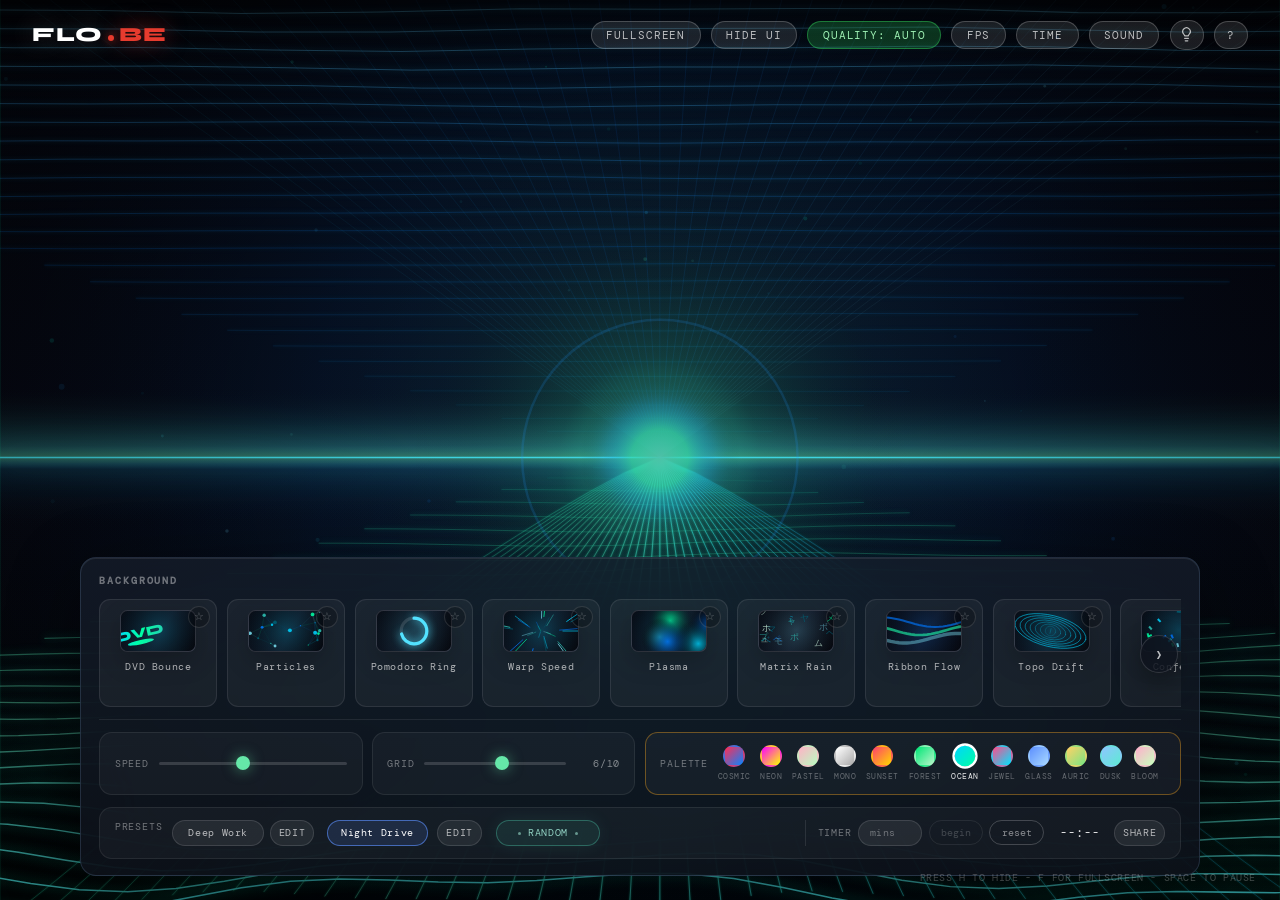
==== index.html @ e501e2ef "Update index.html" ====
﻿<!DOCTYPE html>
<html lang="en">
<head>
<meta charset="UTF-8">
<meta name="viewport" content="width=device-width, initial-scale=1.0, viewport-fit=cover">
<title>Flobe - Dynamic Backgrounds</title>
<link href="https://fonts.googleapis.com/css2?family=DM+Mono:wght@300;400&family=Syne:wght@400;700;800&display=swap" rel="stylesheet">
<style>
  *, *::before, *::after { box-sizing: border-box; margin: 0; padding: 0; }

  :root {
    --ink: #0f0f0f;
    --paper: #f5f2eb;
    --muted: #888;
    --accent: #e63b2e;
    --panel-bg: rgba(245,242,235,0.92);
    --panel-border: rgba(0,0,0,0.12);
  }

.pal-wrap {
  display: flex;
  flex-direction: column;
  align-items: center;
  gap: 0.3rem;
  cursor: pointer;
}
.pal-label {
  font-family: 'DM Mono', monospace;
  font-size: 0.52rem;
  letter-spacing: 0.06em;
  color: rgba(255,255,255,0.35);
  text-transform: uppercase;
  transition: color 0.15s;
  white-space: nowrap;
}
.pal-wrap:hover .pal-label { color: rgba(255,255,255,0.7); }
.pal-swatch.active + .pal-label { color: rgba(255,255,255,0.9); }

  html,
  body {
    overscroll-behavior: none;
  }

  body {
    font-family: 'Syne', sans-serif;
    background: #0f0f0f;
    color: #fff;
    overflow: hidden;
    height: 100vh;
    height: 100dvh;
    width: 100vw;
    touch-action: manipulation;
  }

  /* CANVAS LAYER */
  #bg-canvas {
    position: fixed;
    inset: 0;
    width: 100%;
    height: 100%;
    z-index: 0;
  }

  /* UI OVERLAY */
  #ui {
    position: fixed;
    z-index: 10;
    inset: 0;
    pointer-events: none;
    display: flex;
    flex-direction: column;
    justify-content: flex-end;
    align-items: center;
    padding-bottom: 1.5rem;
    transition: opacity 0.6s;
  }
  #ui.hidden #panel,
  #ui.hidden .logo {
    opacity: 0;
    pointer-events: none;
  }
  #ui.hidden #title-bar {
    background: transparent;
    pointer-events: none;
  }
  #ui.hidden #top-actions,
  body.fullscreen-active #top-actions {
    opacity: 0.08;
    transform: translateY(-0.35rem);
  }
  #ui.hidden #top-actions:hover,
  #ui.hidden #top-actions:focus-within,
  body.fullscreen-active #top-actions:hover,
  body.fullscreen-active #top-actions:focus-within {
    opacity: 1;
    transform: translateY(0);
  }

  #title-bar {
    position: fixed;
    top: 0; left: 0; right: 0;
    padding: 1.25rem 2rem;
    display: flex;
    align-items: center;
    justify-content: space-between;
    pointer-events: all;
    background: linear-gradient(to bottom, rgba(0,0,0,0.5), transparent);
  }

  .logo {
    display: flex;
    align-items: baseline;
    gap: 0.1em;
    cursor: default;
    user-select: none;
  }
  .logo-focus {
    font-family: 'Syne', sans-serif;
    font-size: 1.25rem;
    font-weight: 800;
    letter-spacing: 0.06em;
    text-transform: uppercase;
    color: #fff;
    text-shadow: 0 0 28px rgba(255,255,255,0.25);
  }
  .logo-flow {
    font-family: 'Syne', sans-serif;
    font-size: 1.25rem;
    font-weight: 800;
    letter-spacing: 0.06em;
    text-transform: uppercase;
    color: #e63b2e;
    text-shadow: 0 0 22px rgba(230,59,46,0.55);
  }
  .logo-dot {
    width: 6px;
    height: 6px;
    border-radius: 50%;
    background: #e63b2e;
    margin: 0 0.18em 0.22em;
    box-shadow: 0 0 8px rgba(230,59,46,0.8);
    flex-shrink: 0;
  }

  #top-actions {
    display: flex;
    gap: 0.65rem;
    align-items: center;
    pointer-events: all;
    transition: opacity 0.22s ease, transform 0.22s ease;
  }

  #hide-btn,
  #fullscreen-btn,
  #auto-quality-btn,
  #leaderboard-btn,
  #sound-btn,
  #idea-btn,
  #help-btn {
    font-family: 'DM Mono', monospace;
    font-size: 0.7rem;
    letter-spacing: 0.08em;
    background: rgba(255,255,255,0.1);
    border: 1px solid rgba(255,255,255,0.2);
    color: rgba(255,255,255,0.7);
    padding: 0.4rem 0.9rem;
    border-radius: 999px;
    cursor: pointer;
    pointer-events: all;
    transition: background 0.2s, color 0.2s;
  }
  #auto-quality-btn {
    min-width: 112px;
  }
  #hide-btn:hover,
  #fullscreen-btn:hover,
  #auto-quality-btn:hover,
  #leaderboard-btn:hover,
  #sound-btn:hover,
  #idea-btn:hover,
  #help-btn:hover { background: rgba(255,255,255,0.2); color: #fff; }
  #auto-quality-btn.active {
    background: rgba(48,209,88,0.22);
    border-color: rgba(48,209,88,0.45);
    color: #9df0b3;
  }
  #auto-quality-btn.battery {
    background: rgba(255,159,10,0.2);
    border-color: rgba(255,159,10,0.42);
    color: #ffd28a;
  }
  #sound-btn.active {
    background: rgba(93,255,210,0.18);
    border-color: rgba(93,255,210,0.42);
    color: #b6ffeb;
  }
  #auto-quality-btn.crisp {
    background: rgba(93,144,255,0.2);
    border-color: rgba(93,144,255,0.42);
    color: #b8ceff;
  }

#fps-btn {
  font-family: 'DM Mono', monospace;
  font-size: 0.7rem;
  letter-spacing: 0.08em;
  background: rgba(255,255,255,0.1);
  border: 1px solid rgba(255,255,255,0.2);
  color: rgba(255,255,255,0.7);
  padding: 0.4rem 0.9rem;
  border-radius: 999px;
  cursor: pointer;
  pointer-events: all;
  transition: background 0.2s, color 0.2s;
}
#fps-btn:hover { background: rgba(255,255,255,0.2); color: #fff; }
#fps-btn.active { background: rgba(230,59,46,0.25); border-color: rgba(230,59,46,0.5); color: #e63b2e; }

  button:focus-visible,
  input:focus-visible,
  textarea:focus-visible,
  .pal-wrap:focus-visible,
  .scene-btn:focus-visible {
    outline: 2px solid rgba(93,255,210,0.85);
    outline-offset: 3px;
  }

  @media (prefers-reduced-motion: reduce) {
    *,
    *::before,
    *::after {
      transition-duration: 0.01ms !important;
      animation-duration: 0.01ms !important;
      animation-iteration-count: 1 !important;
      scroll-behavior: auto !important;
    }
  }

  #idea-btn,
  #help-btn {
    width: 34px;
    min-width: 34px;
    padding-left: 0;
    padding-right: 0;
  }

  #idea-btn {
    display: inline-flex;
    align-items: center;
    justify-content: center;
  }
  #idea-btn svg {
    width: 15px;
    height: 15px;
    stroke: currentColor;
    stroke-width: 2;
    fill: none;
    stroke-linecap: round;
    stroke-linejoin: round;
  }
  
  /* Panel */
  #panel {
    pointer-events: all;
    background: linear-gradient(180deg, rgba(21,28,41,0.82), rgba(13,16,25,0.88));
    backdrop-filter: blur(30px) saturate(145%);
    -webkit-backdrop-filter: blur(30px) saturate(145%);
    border: 1px solid rgba(132,170,220,0.18);
    border-radius: 1rem;
    padding: 1rem 1.15rem;
    width: min(94vw, 1120px);
    box-shadow:
      0 22px 70px rgba(0,0,0,0.48),
      0 1px 0 rgba(255,255,255,0.08) inset;
  }

  #panel h2 {
    font-size: 0.65rem;
    letter-spacing: 0.18em;
    text-transform: uppercase;
    color: rgba(255,255,255,0.4);
    margin-bottom: 0.75rem;
    font-family: 'DM Mono', monospace;
  }

  /* SCENE GRID */
  .scene-rail {
    position: relative;
  }
  #scene-grid {
    display: flex;
    gap: 0.6rem;
    margin-bottom: 0.6rem;
    overflow-x: auto;
    padding-bottom: 0.15rem;
    padding-right: 3.1rem;
    scrollbar-width: none;
  }
  #scene-grid::-webkit-scrollbar { display: none; }
  .scene-scroll-btn {
    position: absolute;
    top: 50%;
    right: 0.15rem;
    transform: translateY(-50%);
    width: 38px;
    height: 38px;
    border-radius: 50%;
    border: 1px solid rgba(255,255,255,0.14);
    background: rgba(13,18,29,0.78);
    color: rgba(255,255,255,0.72);
    font-family: 'DM Mono', monospace;
    font-size: 1.25rem;
    line-height: 1;
    cursor: pointer;
    pointer-events: all;
    box-shadow: 0 10px 26px rgba(0,0,0,0.34);
    backdrop-filter: blur(18px);
    -webkit-backdrop-filter: blur(18px);
    transition: background 0.15s, color 0.15s, opacity 0.15s, transform 0.15s;
  }
  .scene-scroll-btn:hover {
    background: rgba(93,255,210,0.18);
    color: #fff;
    transform: translateY(-50%) translateX(2px);
  }
  .scene-scroll-btn.hidden {
    opacity: 0;
    pointer-events: none;
  }

  .scene-btn {
    position: relative;
    min-height: 108px;
    min-width: 118px;
    flex: 0 0 118px;
    background: rgba(255,255,255,0.045);
    border: 1px solid rgba(255,255,255,0.09);
    border-radius: 0.7rem;
    padding: 0.62rem 0.5rem 0.58rem;
    cursor: pointer;
    text-align: center;
    transition: background 0.15s, border-color 0.15s, transform 0.12s;
    display: flex;
    flex-direction: column;
    align-items: center;
    justify-content: flex-start;
    gap: 0.48rem;
    color: rgba(255,255,255,0.7);
    overflow: hidden;
  }
  .scene-btn:hover { background: rgba(255,255,255,0.12); transform: translateY(-1px); }
  .scene-btn.active {
    border-color: rgba(93,255,210,0.72);
    background: radial-gradient(circle at 30% 20%, rgba(93,255,210,0.24), rgba(55,134,255,0.12) 55%, rgba(255,255,255,0.04));
    box-shadow: 0 0 28px rgba(69,202,255,0.22), 0 0 0 1px rgba(76,132,255,0.32) inset;
    color: #fff;
  }
  .scene-preview {
    position: relative;
    width: 76px;
    height: 42px;
    display: grid;
    place-items: center;
    overflow: hidden;
    flex: 0 0 auto;
    border-radius: 0.48rem;
    border: 1px solid rgba(255,255,255,0.12);
    background: linear-gradient(135deg, rgba(15,19,30,0.96), rgba(28,35,52,0.72));
    box-shadow: 0 10px 24px rgba(0,0,0,0.2), 0 1px 0 rgba(255,255,255,0.08) inset;
  }
  .scene-preview::before,
  .scene-preview::after {
    content: "";
    position: absolute;
    inset: 0;
    pointer-events: none;
    display: none;
  }
  .scene-preview::before {
    opacity: 0.88;
    transform-origin: center;
  }
  .scene-preview::after {
    opacity: 0.72;
  }
  .scene-preview canvas {
    position: absolute;
    inset: 0;
    width: 100%;
    height: 100%;
    display: block;
  }
  .scene-btn:hover .scene-preview,
  .scene-btn.active .scene-preview {
    box-shadow: 0 12px 26px rgba(0,0,0,0.22), 0 0 22px rgba(93,255,210,0.16), 0 1px 0 rgba(255,255,255,0.1) inset;
  }
  .scene-btn .label {
    width: 100%;
    font-size: 0.65rem;
    font-family: 'DM Mono', monospace;
    letter-spacing: 0.06em;
    line-height: 1.25;
    text-align: center;
    overflow-wrap: anywhere;
  }
  .scene-fav {
    position: absolute;
    top: 0.38rem;
    right: 0.38rem;
    z-index: 4;
    width: 22px;
    height: 22px;
    display: grid;
    place-items: center;
    border: 1px solid rgba(255,255,255,0.12);
    border-radius: 999px;
    background: rgba(0,0,0,0.22);
    color: rgba(255,255,255,0.34);
    font-size: 0.7rem;
    line-height: 1;
    cursor: pointer;
    transition: background 0.15s, color 0.15s, border-color 0.15s, transform 0.15s;
  }
  .scene-fav:hover {
    background: rgba(255,255,255,0.12);
    color: rgba(255,255,255,0.85);
  }
  .scene-fav.active {
    border-color: rgba(255,209,102,0.58);
    color: #ffd166;
    background: rgba(255,209,102,0.14);
  }

  /*  CONTROLS  */
  #controls {
  display: grid;
  grid-template-columns: repeat(4, minmax(0, 1fr));
  gap: 0.6rem;
  align-items: stretch;
  border-top: 1px solid rgba(255,255,255,0.08);
  padding-top: 0.72rem;
}

  .ctrl {
  display: flex;
  align-items: center;
  gap: 0.6rem;
  min-width: 140px;
  background: rgba(255,255,255,0.035);
  border: 1px solid rgba(255,255,255,0.08);
  border-radius: 0.8rem;
  padding: 0.75rem 0.9rem;
}

.ctrl.presets {
  grid-column: 1 / -1;
  align-items: flex-start;
  margin-top: 0.1rem;
}

.ctrl:nth-child(1) { grid-column: 1 / 2; }
.ctrl:nth-child(2) { grid-column: 2 / 3; }
.ctrl:nth-child(3) { grid-column: 3 / 5; }

  .ctrl label {
    font-family: 'DM Mono', monospace;
    font-size: 0.65rem;
    letter-spacing: 0.08em;
    color: rgba(255,255,255,0.4);
    white-space: nowrap;
  }

  .ctrl input[type=range] {
    flex: 1;
    min-width: 0;
    -webkit-appearance: none;
    height: 3px;
    background: rgba(255,255,255,0.15);
    border-radius: 99px;
    outline: none;
  }
  .ctrl input[type=range]::-webkit-slider-thumb {
    -webkit-appearance: none;
    width: 14px; height: 14px;
    background: #65e7a8;
    border-radius: 50%;
    cursor: pointer;
    box-shadow: 0 0 14px rgba(101,231,168,0.55);
  }

  .palette-row {
  display: flex;
  gap: 0.6rem;
  align-items: flex-start;
  flex-wrap: wrap;
}

.ctrl:nth-child(3) {
  border-color: rgba(255,168,28,0.38);
}

  .preset-row {
    display: flex;
    gap: 0.55rem;
    align-items: center;
    flex-wrap: wrap;
  }
  .preset-row.shell {
    justify-content: center;
    width: 100%;
    gap: 0.75rem;
  }
  .preset-row.slots {
    justify-content: center;
    gap: 0.8rem;
  }
  .preset-slot {
    display: flex;
    gap: 0.35rem;
    align-items: center;
  }
  .preset-slot:nth-child(2) {
    gap: 0.62rem;
  }
  .preset-btn,
  .preset-edit,
  .preset-share,
  .preset-random {
    font-family: 'DM Mono', monospace;
    font-size: 0.65rem;
    letter-spacing: 0.06em;
    background: rgba(255,255,255,0.07);
    border: 1px solid rgba(255,255,255,0.12);
    color: rgba(255,255,255,0.68);
    border-radius: 999px;
    cursor: pointer;
    transition: background 0.15s, color 0.15s, border-color 0.15s;
  }
  .preset-btn {
    padding: 0.35rem 0.8rem;
    min-width: 92px;
  }
  .preset-edit,
  .preset-share,
  .preset-random {
    padding: 0.35rem 0.5rem;
    min-width: 34px;
  }
  .preset-btn:hover,
  .preset-edit:hover,
  .preset-share:hover,
  .preset-random:hover {
    background: rgba(255,255,255,0.14);
    color: #fff;
  }
  .preset-random {
    border-color: rgba(93,255,210,0.28);
    color: rgba(178,255,234,0.78);
    background: rgba(93,255,210,0.08);
    box-shadow: 0 0 18px rgba(93,255,210,0.08);
    margin-left: 0.28rem;
    padding-inline: 0.9rem;
  }
  .preset-random::before,
  .preset-random::after {
    content: "";
    display: inline-block;
    width: 3px;
    height: 3px;
    margin: 0 0.42rem 0.1rem;
    border-radius: 50%;
    background: currentColor;
    opacity: 0.65;
  }
  .preset-btn.active {
    border-color: rgba(93,144,255,0.62);
    background: rgba(93,144,255,0.14);
    color: #fff;
  }
  .pal-swatch {
    width: 22px; height: 22px;
    border-radius: 50%;
    cursor: pointer;
    border: 2px solid transparent;
    transition: transform 0.15s, border-color 0.15s;
  }
  .pal-swatch:hover { transform: scale(1.15); }
  .pal-swatch.active { border-color: #fff; transform: scale(1.15); }

  /* Hint text */
  #hint {
    position: fixed;
    bottom: 1rem;
    right: 1.5rem;
    font-family: 'DM Mono', monospace;
    font-size: 0.62rem;
    color: rgba(255,255,255,0.25);
    letter-spacing: 0.06em;
    pointer-events: none;
    z-index: 11;
  }

/* ---- FPS COUNTER ---- */
#fps-counter {
  position: fixed;
  top: 1.25rem;
  left: 50%;
  transform: translateX(-50%);
  font-family: 'DM Mono', monospace;
  font-size: 0.68rem;
  letter-spacing: 0.1em;
  color: rgba(255,255,255,0.5);
  background: rgba(0,0,0,0.45);
  border: 1px solid rgba(255,255,255,0.1);
  border-radius: 999px;
  padding: 0.28rem 0.85rem;
  pointer-events: none;
  z-index: 15;
  display: none;
  gap: 0.5rem;
  align-items: center;
}
#fps-counter.visible { display: flex; }
#fps-dot {
  width: 6px; height: 6px;
  border-radius: 50%;
  background: #30d158;
  flex-shrink: 0;
  transition: background 0.4s;
}
#fps-dot.amber { background: #ff9f0a; }
#fps-dot.red   { background: #e63b2e; }

#qa-badge {
  position: fixed;
  top: 4.4rem;
  left: 50%;
  transform: translateX(-50%);
  z-index: 16;
  display: none;
  max-width: 90vw;
  font-family: 'DM Mono', monospace;
  font-size: 0.62rem;
  letter-spacing: 0.09em;
  color: rgba(255,255,255,0.76);
  background: rgba(0,0,0,0.45);
  border: 1px solid rgba(93,255,210,0.22);
  border-radius: 999px;
  padding: 0.34rem 0.78rem;
  pointer-events: none;
  white-space: nowrap;
  overflow: hidden;
  text-overflow: ellipsis;
  backdrop-filter: blur(12px);
  -webkit-backdrop-filter: blur(12px);
}
#qa-badge.visible { display: block; }

  /* TIMER */
  #timer-row {
    display: flex;
    gap: 0.4rem;
    align-items: center;
    flex-wrap: nowrap;
    justify-content: flex-end;
    padding-left: 0.75rem;
    border-left: 1px solid rgba(255,255,255,0.1);
    margin-left: auto;
  }
  #timer-row label {
    font-family: 'DM Mono', monospace;
    font-size: 0.65rem;
    letter-spacing: 0.08em;
    color: rgba(255,255,255,0.4);
    white-space: nowrap;
  }
  #timer-display {
    font-family: 'DM Mono', monospace;
    font-size: 0.75rem;
    color: rgba(255,255,255,0.9);
    letter-spacing: 0.1em;
    min-width: 52px;
    text-align: right;
    padding: 0 0.1rem;
  }
  #timer-custom-mins {
    width: 64px;
    font-family: 'DM Mono', monospace;
    font-size: 0.65rem;
    letter-spacing: 0.04em;
    background: rgba(255,255,255,0.07);
    border: 1px solid rgba(255,255,255,0.12);
    color: rgba(255,255,255,0.86);
    padding: 0.36rem 0.55rem;
    border-radius: 999px;
    outline: none;
    text-align: center;
  }
  #timer-custom-mins::placeholder {
    color: rgba(255,255,255,0.35);
  }
  #timer-custom-mins:focus {
    border-color: rgba(93,255,210,0.55);
  }
  #timer-display.running { color: #65e7a8; }
  #timer-begin,
  #timer-reset {
    font-family: 'DM Mono', monospace;
    font-size: 0.65rem;
    background: transparent;
    border: 1px solid rgba(255,255,255,0.2);
    color: rgba(255,255,255,0.5);
    padding: 0.3rem 0.7rem;
    border-radius: 999px;
    cursor: pointer;
    transition: background 0.15s, color 0.15s;
  }
  #timer-begin:hover,
  #timer-reset:hover { background: rgba(255,255,255,0.1); color: #fff; }
  #timer-begin:disabled {
    opacity: 0.4;
    cursor: default;
  }

  @media (max-width: 720px) {
    #title-bar {
      align-items: stretch;
      flex-direction: column;
      gap: 0.48rem;
      padding: calc(0.75rem + env(safe-area-inset-top)) 0.75rem 0.6rem;
    }
    .logo {
      align-self: flex-start;
    }
    .logo-focus,
    .logo-flow {
      font-size: 1rem;
      letter-spacing: 0.045em;
    }
    .logo-dot {
      width: 5px;
      height: 5px;
      margin-bottom: 0.16em;
    }
    #top-actions {
      width: 100%;
      max-width: 100%;
      flex-wrap: nowrap;
      justify-content: flex-start;
      overflow-x: auto;
      scrollbar-width: none;
      gap: 0.35rem;
      padding-bottom: 0.12rem;
    }
    #top-actions::-webkit-scrollbar {
      display: none;
    }
    #hide-btn,
    #fullscreen-btn,
    #auto-quality-btn,
    #fps-btn,
    #leaderboard-btn,
    #sound-btn,
    #idea-btn,
    #help-btn {
      font-size: 0.56rem;
      letter-spacing: 0.05em;
      padding: 0.32rem 0.5rem;
      flex: 0 0 auto;
    }
    #auto-quality-btn {
      min-width: 54px;
    }
    #idea-btn,
    #help-btn {
      width: 30px;
      min-width: 30px;
    }
    #ui {
      padding: 0 0.55rem calc(0.55rem + env(safe-area-inset-bottom));
    }
    #panel {
      width: 100%;
      max-height: min(58dvh, 560px);
      overflow-y: auto;
      -webkit-overflow-scrolling: touch;
      overscroll-behavior: contain;
      border-radius: 0.85rem;
      padding: 0.75rem;
    }
    #panel h2 {
      font-size: 0.56rem;
      margin-bottom: 0.55rem;
    }
    #scene-grid {
      gap: 0.45rem;
      padding-right: 2.3rem;
    }
    .scene-btn {
      min-width: 88px;
      flex-basis: 88px;
      min-height: 94px;
      padding: 0.55rem 0.4rem;
      border-radius: 0.58rem;
    }
    .scene-preview {
      width: 60px;
      height: 34px;
      border-radius: 0.42rem;
    }
    .scene-btn .label {
      font-size: 0.55rem;
      line-height: 1.2;
    }
    .scene-scroll-btn {
      width: 32px;
      height: 32px;
      right: 0;
      font-size: 1.05rem;
    }
    #controls {
      grid-template-columns: 1fr;
      gap: 0.5rem;
      padding-top: 0.55rem;
    }
    .ctrl:nth-child(1),
    .ctrl:nth-child(2),
    .ctrl:nth-child(3) {
      grid-column: 1 / -1;
    }
    .ctrl {
      min-width: 0;
      padding: 0.62rem;
      gap: 0.45rem;
      flex-wrap: wrap;
      border-radius: 0.68rem;
    }
    .ctrl label {
      font-size: 0.56rem;
    }
    .ctrl input[type=range] {
      min-width: 112px;
    }
    .palette-row {
      width: 100%;
      max-width: 100%;
      flex-wrap: nowrap;
      overflow-x: auto;
      padding-bottom: 0.2rem;
      scrollbar-width: none;
    }
    .palette-row::-webkit-scrollbar {
      display: none;
    }
    .pal-wrap {
      min-width: 38px;
      gap: 0.25rem;
    }
    .pal-swatch {
      width: 20px;
      height: 20px;
    }
    .pal-label {
      font-size: 0.45rem;
      letter-spacing: 0.04em;
    }
    .preset-row.shell {
      align-items: flex-start;
      justify-content: flex-start;
      gap: 0.5rem;
    }
    .preset-row.slots {
      justify-content: flex-start;
      gap: 0.45rem;
    }
    .preset-slot {
      gap: 0.25rem;
    }
    .preset-slot:nth-child(2) {
      gap: 0.34rem;
    }
    .preset-btn {
      min-width: 78px;
      padding: 0.32rem 0.58rem;
      font-size: 0.55rem;
    }
    .preset-edit,
    .preset-share,
    .preset-random {
      min-width: 30px;
      padding: 0.32rem 0.45rem;
      font-size: 0.55rem;
      margin-left: 0.05rem;
    }
    .preset-random::before,
    .preset-random::after {
      margin-inline: 0.22rem;
    }
    #timer-row {
      order: 3;
      width: 100%;
      padding-left: 0;
      border-left: 0;
      justify-content: flex-start;
      flex-wrap: wrap;
      margin-left: 0;
      gap: 0.35rem;
    }
    #timer-row label,
    #timer-custom-mins,
    #timer-begin,
    #timer-reset {
      font-size: 0.55rem;
    }
    #timer-custom-mins {
      width: 56px;
      padding: 0.32rem 0.45rem;
    }
    #timer-display {
      min-width: 48px;
      font-size: 0.62rem;
      text-align: left;
    }
    .preset-share { order: 2; }
    .preset-random { order: 2; }
    #hint {
      display: none;
    }
    #fps-counter {
      top: auto;
      left: 0.75rem;
      bottom: calc(0.45rem + env(safe-area-inset-bottom));
      transform: none;
      font-size: 0.56rem;
      padding: 0.25rem 0.62rem;
    }
    #qa-badge {
      top: calc(3.15rem + env(safe-area-inset-top));
    }
    #help-overlay {
      padding: calc(0.8rem + env(safe-area-inset-top)) 0.8rem calc(0.8rem + env(safe-area-inset-bottom));
    }
    #help-box {
      max-height: 80dvh;
      overflow-y: auto;
      -webkit-overflow-scrolling: touch;
    }
  }

  @media (max-width: 420px) {
    #top-actions {
      max-width: 100%;
    }
    #panel {
      max-height: min(62dvh, 560px);
    }
    .scene-btn {
      min-width: 82px;
      flex-basis: 82px;
    }
    .scene-preview {
      width: 54px;
      height: 32px;
    }
    .ctrl input[type=range] {
      min-width: 92px;
    }
  }

  @media (max-width: 360px) {
    #title-bar {
      padding-left: 0.55rem;
      padding-right: 0.55rem;
    }
    .logo-focus,
    .logo-flow {
      font-size: 0.86rem;
    }
    #top-actions {
      max-width: 100%;
    }
    #hide-btn,
    #fullscreen-btn,
    #auto-quality-btn,
    #fps-btn,
    #leaderboard-btn {
      font-size: 0.52rem;
      padding: 0.28rem 0.42rem;
    }
    #sound-btn {
      font-size: 0.52rem;
      padding: 0.28rem 0.42rem;
    }
    #auto-quality-btn {
      min-width: 48px;
    }
  }

  @media (max-height: 640px) and (max-width: 720px) {
    #panel {
      max-height: 70dvh;
    }
    .scene-btn {
      min-height: 86px;
    }
  }
  
  /* ALERT OVERLAY */
  #timer-alert {
    position: fixed;
    inset: 0;
    z-index: 20;
    display: none;
    align-items: center;
    justify-content: center;
    pointer-events: none;
  }
  #timer-alert.show { display: flex; }
  #timer-alert-box {
    font-family: 'DM Mono', monospace;
    font-size: 1.1rem;
    letter-spacing: 0.12em;
    color: #fff;
    background: rgba(230,59,46,0.92);
    border-radius: 1rem;
    padding: 1.4rem 2.4rem;
    text-align: center;
    animation: alertPulse 0.5s ease-in-out 2;
  }
  @keyframes alertPulse {
    0%,100% { transform: scale(1); }
    50%      { transform: scale(1.06); }
  }

  .modal-overlay {
    position: fixed;
    inset: 0;
    z-index: 30;
    display: none;
    align-items: center;
    justify-content: center;
    padding: 1.5rem;
    background: rgba(0,0,0,0.42);
    backdrop-filter: blur(10px);
    -webkit-backdrop-filter: blur(10px);
    pointer-events: all;
  }
  .modal-overlay.show { display: flex; }

  #leaderboard-box {
    width: min(92vw, 500px);
    background: rgba(12,14,20,0.92);
    border: 1px solid rgba(255,255,255,0.14);
    border-radius: 0.9rem;
    box-shadow: 0 18px 60px rgba(0,0,0,0.5);
    padding: 1.25rem;
    color: rgba(255,255,255,0.82);
  }
  #leaderboard-box h3 {
    font-family: 'DM Mono', monospace;
    font-size: 0.72rem;
    letter-spacing: 0.14em;
    color: rgba(255,255,255,0.56);
    text-transform: uppercase;
    margin-bottom: 0.85rem;
  }
  #leaderboard-list {
    display: grid;
    gap: 0.55rem;
  }
  .usage-summary {
    display: grid;
    grid-template-columns: repeat(3, minmax(0, 1fr));
    gap: 0.55rem;
    margin-bottom: 0.75rem;
  }
  .usage-card {
    background: rgba(255,255,255,0.045);
    border: 1px solid rgba(255,255,255,0.08);
    border-radius: 0.7rem;
    padding: 0.65rem;
    font-family: 'DM Mono', monospace;
  }
  .usage-card span {
    display: block;
    margin-bottom: 0.28rem;
    font-size: 0.55rem;
    letter-spacing: 0.08em;
    color: rgba(255,255,255,0.42);
  }
  .usage-card strong {
    display: block;
    font-size: 0.72rem;
    color: rgba(255,255,255,0.88);
    white-space: nowrap;
    overflow: hidden;
    text-overflow: ellipsis;
  }
  .leaderboard-row {
    display: grid;
    grid-template-columns: 26px minmax(0, 1fr) auto;
    gap: 0.7rem;
    align-items: center;
    font-family: 'DM Mono', monospace;
    font-size: 0.68rem;
    color: rgba(255,255,255,0.74);
    background: rgba(255,255,255,0.045);
    border: 1px solid rgba(255,255,255,0.08);
    border-radius: 0.7rem;
    padding: 0.62rem 0.7rem;
  }
  .leaderboard-rank {
    color: rgba(93,255,210,0.78);
  }
  .leaderboard-name {
    min-width: 0;
  }
  .leaderboard-name span {
    display: block;
    white-space: nowrap;
    overflow: hidden;
    text-overflow: ellipsis;
  }
  .leaderboard-bar {
    height: 3px;
    margin-top: 0.38rem;
    border-radius: 999px;
    background: rgba(255,255,255,0.1);
    overflow: hidden;
  }
  .leaderboard-bar i {
    display: block;
    height: 100%;
    width: var(--usage-width, 0%);
    border-radius: inherit;
    background: linear-gradient(90deg, rgba(93,255,210,0.86), rgba(93,144,255,0.78));
  }
  .leaderboard-time {
    color: rgba(255,255,255,0.9);
    white-space: nowrap;
  }
  .leaderboard-empty {
    font-family: 'DM Mono', monospace;
    font-size: 0.72rem;
    line-height: 1.5;
    color: rgba(255,255,255,0.58);
    background: rgba(255,255,255,0.045);
    border: 1px solid rgba(255,255,255,0.08);
    border-radius: 0.7rem;
    padding: 0.85rem;
  }
  #leaderboard-close {
    margin-top: 1rem;
    font-family: 'DM Mono', monospace;
    font-size: 0.65rem;
    letter-spacing: 0.08em;
    background: rgba(255,255,255,0.08);
    border: 1px solid rgba(255,255,255,0.14);
    color: rgba(255,255,255,0.72);
    padding: 0.42rem 0.9rem;
    border-radius: 999px;
    cursor: pointer;
  }
  #leaderboard-close:hover {
    background: rgba(255,255,255,0.14);
    color: #fff;
  }

  @media (max-width: 720px) {
    .modal-overlay {
      padding: calc(0.8rem + env(safe-area-inset-top)) 0.8rem calc(0.8rem + env(safe-area-inset-bottom));
    }
    #leaderboard-box {
      max-height: 80dvh;
      overflow-y: auto;
      -webkit-overflow-scrolling: touch;
    }
    .leaderboard-row {
      grid-template-columns: 22px minmax(0, 1fr);
    }
    .leaderboard-time {
      grid-column: 2 / 3;
    }
    .usage-summary {
      grid-template-columns: 1fr;
    }
  }

  #sound-box {
    width: min(92vw, 460px);
    background: rgba(12,14,20,0.92);
    border: 1px solid rgba(255,255,255,0.14);
    border-radius: 0.9rem;
    box-shadow: 0 18px 60px rgba(0,0,0,0.5);
    padding: 1.25rem;
    color: rgba(255,255,255,0.82);
  }
  #sound-box h3 {
    font-family: 'DM Mono', monospace;
    font-size: 0.72rem;
    letter-spacing: 0.14em;
    color: rgba(255,255,255,0.56);
    text-transform: uppercase;
    margin-bottom: 0.85rem;
  }
  .sound-list {
    display: grid;
    gap: 0.55rem;
  }
  .sound-volume {
    display: grid;
    grid-template-columns: auto minmax(0, 1fr) 42px;
    gap: 0.65rem;
    align-items: center;
    margin-top: 0.85rem;
    font-family: 'DM Mono', monospace;
    font-size: 0.62rem;
    letter-spacing: 0.08em;
    color: rgba(255,255,255,0.5);
  }
  #sound-volume {
    width: 100%;
    -webkit-appearance: none;
    height: 3px;
    background: rgba(255,255,255,0.15);
    border-radius: 99px;
    outline: none;
  }
  #sound-volume::-webkit-slider-thumb {
    -webkit-appearance: none;
    width: 14px;
    height: 14px;
    background: #65e7a8;
    border-radius: 50%;
    cursor: pointer;
    box-shadow: 0 0 14px rgba(101,231,168,0.55);
  }
  #sound-volume-value {
    text-align: right;
    color: rgba(255,255,255,0.62);
  }
  .sound-option {
    display: grid;
    gap: 0.24rem;
    width: 100%;
    text-align: left;
    font-family: 'DM Mono', monospace;
    background: rgba(255,255,255,0.045);
    border: 1px solid rgba(255,255,255,0.08);
    border-radius: 0.7rem;
    color: rgba(255,255,255,0.72);
    padding: 0.72rem 0.78rem;
    cursor: pointer;
    transition: background 0.15s, color 0.15s, border-color 0.15s;
  }
  .sound-option strong {
    font-size: 0.68rem;
    letter-spacing: 0.08em;
    color: rgba(255,255,255,0.88);
    text-transform: uppercase;
  }
  .sound-option span {
    font-size: 0.62rem;
    line-height: 1.45;
    color: rgba(255,255,255,0.48);
  }
  .sound-option:hover,
  .sound-option.active {
    background: rgba(93,255,210,0.1);
    border-color: rgba(93,255,210,0.34);
  }
  #sound-status {
    min-height: 1.1rem;
    margin-top: 0.65rem;
    font-family: 'DM Mono', monospace;
    font-size: 0.62rem;
    letter-spacing: 0.06em;
    color: rgba(101,231,168,0.78);
  }
  #sound-close {
    margin-top: 0.85rem;
    font-family: 'DM Mono', monospace;
    font-size: 0.65rem;
    letter-spacing: 0.08em;
    background: rgba(255,255,255,0.08);
    border: 1px solid rgba(255,255,255,0.14);
    color: rgba(255,255,255,0.72);
    padding: 0.42rem 0.9rem;
    border-radius: 999px;
    cursor: pointer;
  }
  #sound-close:hover {
    background: rgba(255,255,255,0.14);
    color: #fff;
  }
  @media (max-width: 720px) {
    #sound-box {
      max-height: 80dvh;
      overflow-y: auto;
      -webkit-overflow-scrolling: touch;
    }
  }

  #help-box {
    width: min(92vw, 420px);
    background: rgba(12,14,20,0.9);
    border: 1px solid rgba(255,255,255,0.14);
    border-radius: 0.9rem;
    box-shadow: 0 18px 60px rgba(0,0,0,0.5);
    padding: 1.25rem;
    color: rgba(255,255,255,0.82);
  }
  #help-box h3 {
    font-family: 'DM Mono', monospace;
    font-size: 0.72rem;
    letter-spacing: 0.14em;
    color: rgba(255,255,255,0.5);
    text-transform: uppercase;
    margin-bottom: 0.9rem;
  }
  .help-list {
    display: grid;
    gap: 0.55rem;
    font-family: 'DM Mono', monospace;
    font-size: 0.72rem;
    line-height: 1.45;
  }
  .help-list div {
    display: grid;
    grid-template-columns: 82px 1fr;
    gap: 0.8rem;
    align-items: baseline;
  }
  .help-list span:first-child {
    color: rgba(255,255,255,0.42);
    white-space: nowrap;
  }
  .ctrl-value {
    min-width: 44px;
    max-width: 54px;
    font-family: 'DM Mono', monospace;
    font-size: 0.62rem;
    letter-spacing: 0.06em;
    color: rgba(255,255,255,0.48);
    text-align: right;
    white-space: normal;
    overflow-wrap: anywhere;
    line-height: 1.15;
  }

  @media (max-width: 720px) {
    .ctrl-value {
      margin-left: auto;
      max-width: 48px;
      font-size: 0.55rem;
      text-align: right;
    }
  }
  #help-close {
    margin-top: 1rem;
    font-family: 'DM Mono', monospace;
    font-size: 0.65rem;
    letter-spacing: 0.08em;
    background: rgba(255,255,255,0.08);
    border: 1px solid rgba(255,255,255,0.14);
    color: rgba(255,255,255,0.72);
    padding: 0.42rem 0.9rem;
    border-radius: 999px;
    cursor: pointer;
  }
  #help-close:hover {
    background: rgba(255,255,255,0.14);
    color: #fff;
  }

</style>
<script async src="https://tally.so/widgets/embed.js"></script>
</head>
<body>

<canvas id="bg-canvas" aria-hidden="true"></canvas>

<div id="ui">
  <div id="title-bar">
    <div class="logo">
      <span class="logo-focus">Flo</span>
      <div class="logo-dot"></div>
      <span class="logo-flow">be</span>
    </div>
    <div id="top-actions">
      <button id="fullscreen-btn" type="button" aria-label="Toggle fullscreen">FULLSCREEN</button>
      <button id="hide-btn" type="button" aria-label="Hide interface">HIDE UI</button>
      <button id="auto-quality-btn" type="button" aria-label="Change quality profile">AUTO</button>
      <button id="fps-btn" type="button" aria-label="Show frames per second">FPS</button>
      <button id="leaderboard-btn" type="button" title="Most used backgrounds" aria-label="Most used backgrounds">TIME</button>
      <button id="sound-btn" type="button" title="Ambient sounds" aria-label="Ambient sounds">SOUND</button>
      <button id="idea-btn" type="button" title="Share an idea" aria-label="Share an idea" data-tally-open="ja5Dd1" data-tally-layout="modal" data-tally-emoji-text="💡" data-tally-emoji-animation="tada">
        <svg viewBox="0 0 24 24" aria-hidden="true">
          <path d="M15 14c.2-1.2.9-2 1.7-2.9A6 6 0 1 0 7.3 11c.8.9 1.5 1.8 1.7 3"></path>
          <path d="M9 18h6"></path>
          <path d="M10 22h4"></path>
          <path d="M10 14h4"></path>
        </svg>
      </button>
      <button id="help-btn" type="button" title="Help" aria-label="Help">?</button>
    </div>
  </div>

  <div id="panel">
    <h2>Background</h2>
    <div class="scene-rail">
      <div id="scene-grid"></div>
      <button id="scene-scroll-btn" class="scene-scroll-btn" type="button" title="More backgrounds" aria-label="More backgrounds">›</button>
    </div>
      <div id="controls">
      <div class="ctrl">
        <label>SPEED</label>
        <input type="range" id="speed-slider" min="1" max="10" value="5" aria-label="Speed">
      </div>
      <div class="ctrl">
        <label id="density-label">DENSITY</label>
        <input type="range" id="density-slider" min="1" max="10" value="5" aria-label="Density">
        <span id="density-value" class="ctrl-value">5/10</span>
      </div>
      <div class="ctrl">
        <label>PALETTE</label>
        <div class="palette-row" id="palette-row"></div>
      </div>
      <div class="ctrl presets">
        <label>PRESETS</label>
        <div class="preset-row shell">
          <div class="preset-row slots" id="preset-row"></div>
          <div id="timer-row" aria-label="Custom timer controls">
            <label>TIMER</label>
            <input id="timer-custom-mins" type="number" min="1" max="180" step="1" placeholder="mins" inputmode="numeric">
            <button id="timer-begin" type="button" disabled>begin</button>
            <button id="timer-reset" type="button">reset</button>
            <div id="timer-display">--:--</div>
          </div>
          <button class="preset-share" id="preset-share-btn" type="button">SHARE</button>
        </div>
      </div>
    </div>
  </div>
</div>

<div id="timer-alert">
  <div id="timer-alert-box">TIME'S UP</div>
</div>

<div id="fps-counter">
  <div id="fps-dot"></div>
  <span id="fps-text">-- fps</span>
</div>

<div id="qa-badge" aria-live="polite"></div>

<div id="help-overlay" class="modal-overlay" role="dialog" aria-modal="true" aria-labelledby="help-title">
  <div id="help-box">
    <h3 id="help-title">Flobe</h3>
    <div class="help-list">
      <div><span>H</span><span>hide or show the interface</span></div>
      <div><span>F</span><span>toggle fullscreen</span></div>
      <div><span>Space</span><span>pause or resume motion</span></div>
      <div><span>QUALITY</span><span>cycles Auto, Crisp, and Battery render profiles</span></div>
      <div><span>SOUND</span><span>opens three opt-in ambient sound choices</span></div>
      <div><span>IDEA</span><span>opens the feedback form</span></div>
      <div><span>V</span><span>runs a visual QA cycle across scenes</span></div>
      <div><span>PRESETS</span><span>save two local scene setups in this browser</span></div>
      <div><span>SHARE</span><span>copies the current scene settings as a link</span></div>
    </div>
    <button id="help-close" type="button">CLOSE</button>
  </div>
</div>

<div id="leaderboard-overlay" class="modal-overlay" role="dialog" aria-modal="true" aria-labelledby="leaderboard-title">
  <div id="leaderboard-box">
    <h3 id="leaderboard-title">Most Used</h3>
    <div id="usage-summary" class="usage-summary"></div>
    <div id="leaderboard-list"></div>
    <button id="leaderboard-close" type="button">CLOSE</button>
  </div>
</div>

<div id="sound-overlay" class="modal-overlay" role="dialog" aria-modal="true" aria-labelledby="sound-title">
  <div id="sound-box">
    <h3 id="sound-title">Ambient Sound</h3>
    <div id="sound-list" class="sound-list"></div>
    <label class="sound-volume" for="sound-volume">
      <span>VOLUME</span>
      <input id="sound-volume" type="range" min="0" max="100" value="55">
      <span id="sound-volume-value">55%</span>
    </label>
    <div id="sound-status" aria-live="polite"></div>
    <button id="sound-close" type="button">CLOSE</button>
  </div>
</div>

<div id="hint">PRESS H TO HIDE - F FOR FULLSCREEN - SPACE TO PAUSE</div>

</div>

<script>
// ----------------------------------------
// ----------------------------------------
// ----------------------------------------
const PALETTES = {
  cosmic:  ['#ff2d55','#ff9f0a','#0a84ff','#30d158','#bf5af2','#5ac8fa'],
  neon:    ['#ff00ff','#00ffff','#ffff00','#ff3300','#00ff88','#ff0099'],
  pastel:  ['#ffb3c6','#a0c4ff','#b9fbc0','#ffd6a5','#e0c3fc','#98f5e1'],
  mono:    ['#ffffff','#e0e0e0','#aaaaaa','#777777','#444444','#1a1a1a'],
  sunset:  ['#ff416c','#ff9a3c','#ffd700','#ff6200','#ff2244','#c0392b'],
  forest:  ['#00e676','#69f0ae','#b9f6ca','#00c853','#64dd17','#ccff90'],
  ocean:   ['#00d4ff','#0077ff','#00ffa3','#7bdff2','#2ec4b6','#005f73'],
  jewel:   ['#ff4d8d','#7c3aed','#00e5ff','#ffd166','#06d6a0','#3a0ca3'],
  glass:   ['#5d90ff','#5dffd2','#a8d8ff','#dce8ff','#64b5f6','#73fbd3'],
  auric:   ['#ffd166','#ff9f1c','#7ae582','#f7fff7','#4ecdc4','#f4d35e'],
  dusk:    ['#8ec5ff','#b388ff','#5eead4','#172554','#7dd3fc','#c4b5fd'],
  bloom:   ['#ffafcc','#bde0fe','#caffbf','#fdffb6','#9bf6ff','#ffc6ff'],
};

let currentPalette = PALETTES.cosmic;
let activePaletteKey = 'cosmic';
const PRESET_STORAGE_KEY = 'flobe-presets-v1';
const SESSION_STORAGE_KEY = 'flobe-session-v1';
const USAGE_STORAGE_KEY = 'flobe-usage-v1';
const FAVORITES_STORAGE_KEY = 'flobe-favorites-v1';
const DEFAULT_PRESETS = [
  { name:'Deep Work', sceneId:'pomodoro', paletteKey:'mono', speed:3, density:4 },
  { name:'Night Drive', sceneId:'grid3d', paletteKey:'ocean', speed:5, density:6 },
];
let presets = [];
let activePresetIndex = -1;

// ----------------------------------------
// ----------------------------------------
// ----------------------------------------
const SCENES = [
  { id:'block',     label:'DVD Bounce',    icon:'▶' },
  { id:'particles', label:'Particles',     icon:'✦' },
  { id:'pomodoro', label:'Pomodoro Ring', icon:'◔' },
  { id:'warp',      label:'Warp Speed',    icon:'➜' },
  { id:'plasma',    label:'Plasma',        icon:'◈' },
  { id:'rain',      label:'Matrix Rain',   icon:'▌' },
  { id:'ribbons',   label:'Ribbon Flow',   icon:'≈' },
  { id:'topography', label:'Topo Drift',   icon:'▱' },
  { id:'confetti',  label:'Confetti',      icon:'▲' },
  { id:'grid3d',    label:'3D Grid',       icon:'▦' },
  { id:'livecoding', label:'Live Coding', icon:'⌘' },
  { id:'inkcloud',  label:'Cloud Ink',     icon:'☁' },
];

const AMBIENT_SOUNDS = [
  { id:'off', label:'Off', desc:'No ambient sound.' },
  { id:'rain', label:'Jungle Rain', desc:'Slow canopy rain with deep wet texture.' },
  { id:'ocean', label:'Low Tide', desc:'Slow ocean wash with gentle movement.' },
  { id:'drift', label:'Deep Drift', desc:'Warm tonal air for quieter sessions.' },
];

// ----------------------------------------
// ----------------------------------------
// ----------------------------------------
const canvas = document.getElementById('bg-canvas');
const ctx = canvas.getContext('2d');
let W, H;
const transitionCanvas = document.createElement('canvas');
const transitionCtx = transitionCanvas.getContext('2d');
const speedSlider = document.getElementById('speed-slider');
const densitySlider = document.getElementById('density-slider');
const densityLabel = document.getElementById('density-label');
const densityValue = document.getElementById('density-value');
const presetRow = document.getElementById('preset-row');
const autoQualityBtn = document.getElementById('auto-quality-btn');
const presetShareBtn = document.getElementById('preset-share-btn');
const timerCustomMinsInput = document.getElementById('timer-custom-mins');
const leaderboardBtn = document.getElementById('leaderboard-btn');
const leaderboardOverlay = document.getElementById('leaderboard-overlay');
const usageSummary = document.getElementById('usage-summary');
const leaderboardList = document.getElementById('leaderboard-list');
const leaderboardClose = document.getElementById('leaderboard-close');
const soundBtn = document.getElementById('sound-btn');
const soundOverlay = document.getElementById('sound-overlay');
const soundList = document.getElementById('sound-list');
const soundVolumeSlider = document.getElementById('sound-volume');
const soundVolumeValue = document.getElementById('sound-volume-value');
const soundStatus = document.getElementById('sound-status');
const soundClose = document.getElementById('sound-close');
const helpBtn = document.getElementById('help-btn');
const helpOverlay = document.getElementById('help-overlay');
const helpClose = document.getElementById('help-close');
const qaBadge = document.getElementById('qa-badge');

// ----------------------------------------
// ----------------------------------------
// ----------------------------------------
let speed = 5, density = 5;
let densityAutoOffset = 0;
let paused = false;
let rafId = null;
let currentScene = null;
let activeSceneId = null;
let renderScale = 1;
let autoQualityEnabled = true;
let qualityProfile = 'auto';
let transitionStart = 0;
let transitionActive = false;
const TRANSITION_DURATION = 360;
const MIN_RENDER_SCALE = 0.7;
const MAX_RENDER_SCALE = 1;
let fpsCurrent = 0;
let fpsAdjustCooldownUntil = 0;
let usageStats = loadUsageStats();
let usageSessionStats = {};
let paletteUsageStats = loadPaletteUsageStats();
let favoriteScenes = loadFavoriteScenes();
let usageLastNow = null;
let usageUnsavedMs = 0;
let visualQaActive = false;
let visualQaTimer = null;
let visualQaIndex = 0;
let visualQaPreviousState = null;
let activeSoundKey = 'off';
let activeSoundVolume = 0.55;
let audioCtx = null;
let ambientMaster = null;
let ambientNodes = [];
let ambientRunning = false;
const reducedMotionQuery = window.matchMedia?.('(prefers-reduced-motion: reduce)');
let reducedMotionActive = Boolean(reducedMotionQuery?.matches);

function viewportSize() {
  const vv = window.visualViewport;
  return {
    width: Math.max(1, Math.round(vv?.width || window.innerWidth)),
    height: Math.max(1, Math.round(vv?.height || window.innerHeight)),
  };
}

function isCompactViewport() {
  return viewportSize().width <= 720;
}

function compactQualityLabel() {
  if(qualityProfile === 'battery') return 'BATT';
  return qualityProfile.toUpperCase();
}

function compactSoundLabel(sound) {
  if(activeSoundKey === 'rain') return 'RAIN';
  if(activeSoundKey === 'ocean') return 'TIDE';
  if(activeSoundKey === 'drift') return 'DRIFT';
  return 'SND';
}

function syncTopActionLabels() {
  const compact = isCompactViewport();
  const fullscreen = document.getElementById('fullscreen-btn');
  const hide = document.getElementById('hide-btn');
  const hidden = document.getElementById('ui')?.classList.contains('hidden') || false;
  if(fullscreen) fullscreen.textContent = document.fullscreenElement ? (compact ? 'EXIT' : 'EXIT FULLSCREEN') : (compact ? 'FULL' : 'FULLSCREEN');
  if(hide) hide.textContent = hidden ? (compact ? 'SHOW' : 'SHOW UI') : (compact ? 'HIDE' : 'HIDE UI');
  updateAutoQualityButton();
  updateSoundButton();
}

function resize() {
  const viewport = viewportSize();
  canvas.style.width = `${viewport.width}px`;
  canvas.style.height = `${viewport.height}px`;
  W = canvas.width  = Math.max(1, Math.round(viewport.width * renderScale));
  H = canvas.height = Math.max(1, Math.round(viewport.height * renderScale));
  if(currentScene && SceneFactories[activeSceneId]) {
    currentScene = SceneFactories[activeSceneId]();
  }
  syncTopActionLabels();
}
window.addEventListener('resize', resize);
window.visualViewport?.addEventListener('resize', resize);
resize();

function loadUsageStats() {
  try {
    const raw = localStorage.getItem(USAGE_STORAGE_KEY);
    const parsed = raw ? JSON.parse(raw) : {};
    return SCENES.reduce((stats, scene) => {
      stats[scene.id] = Math.max(0, Number(parsed?.[scene.id]) || 0);
      return stats;
    }, {});
  } catch {
    return SCENES.reduce((stats, scene) => {
      stats[scene.id] = 0;
      return stats;
    }, {});
  }
}

function loadPaletteUsageStats() {
  try {
    const raw = localStorage.getItem(`${USAGE_STORAGE_KEY}-palettes`);
    const parsed = raw ? JSON.parse(raw) : {};
    return Object.keys(PALETTES).reduce((stats, key) => {
      stats[key] = Math.max(0, Number(parsed?.[key]) || 0);
      return stats;
    }, {});
  } catch {
    return Object.keys(PALETTES).reduce((stats, key) => {
      stats[key] = 0;
      return stats;
    }, {});
  }
}

function saveUsageStats() {
  try {
    localStorage.setItem(USAGE_STORAGE_KEY, JSON.stringify(usageStats));
    localStorage.setItem(`${USAGE_STORAGE_KEY}-palettes`, JSON.stringify(paletteUsageStats));
  } catch {}
}

function flushUsageStats() {
  if(usageUnsavedMs <= 0) return;
  saveUsageStats();
  usageUnsavedMs = 0;
}

function recordUsageTick(now) {
  if(usageLastNow === null) {
    usageLastNow = now;
    return;
  }
  const delta = Math.max(0, Math.min(1000, now - usageLastNow));
  usageLastNow = now;
  if(!activeSceneId || document.hidden) return;
  usageStats[activeSceneId] = (usageStats[activeSceneId] || 0) + delta;
  usageSessionStats[activeSceneId] = (usageSessionStats[activeSceneId] || 0) + delta;
  paletteUsageStats[activePaletteKey] = (paletteUsageStats[activePaletteKey] || 0) + delta;
  usageUnsavedMs += delta;
  if(usageUnsavedMs >= 10000) flushUsageStats();
}

function formatUsageTime(ms) {
  const minutes = Math.floor(ms / 60000);
  if(minutes < 1) return '0m';
  const hours = Math.floor(minutes / 60);
  const mins = minutes % 60;
  return hours ? `${hours}h ${mins}m` : `${mins}m`;
}

function formatUsageName(id, collection) {
  const match = collection.find(item => item.id === id);
  return match?.label || id || 'None';
}

function topEntry(map = {}) {
  return Object.entries(map).sort((a, b) => b[1] - a[1])[0] || null;
}

function renderLeaderboard() {
  flushUsageStats();
  const sessionTop = topEntry(usageSessionStats);
  const paletteTop = topEntry(paletteUsageStats);
  const totalMs = Object.values(usageStats).reduce((sum, ms) => sum + ms, 0);
  usageSummary.innerHTML = `
    <div class="usage-card"><span>ALL TIME</span><strong>${formatUsageTime(totalMs)}</strong></div>
    <div class="usage-card"><span>SESSION</span><strong>${sessionTop ? `${formatUsageName(sessionTop[0], SCENES)} · ${formatUsageTime(sessionTop[1])}` : '0m'}</strong></div>
    <div class="usage-card"><span>PALETTE</span><strong>${paletteTop && paletteTop[1] > 0 ? `${paletteTop[0]} · ${formatUsageTime(paletteTop[1])}` : '0m'}</strong></div>
  `;
  const rows = SCENES
    .map(scene => ({ ...scene, ms: usageStats[scene.id] || 0 }))
    .filter(scene => scene.ms > 0)
    .sort((a, b) => b.ms - a.ms);
  if(!rows.length) {
    leaderboardList.innerHTML = '<div class="leaderboard-empty">Use a few backgrounds and they will appear here with time tracked in hours and minutes.</div>';
    return;
  }
  const topMs = Math.max(1, rows[0].ms);
  leaderboardList.innerHTML = rows.slice(0, 8).map((scene, i) => {
    const width = Math.max(4, Math.round((scene.ms / topMs) * 100));
    return `
      <div class="leaderboard-row">
        <div class="leaderboard-rank">${i + 1}</div>
        <div class="leaderboard-name">
          <span>${scene.label}</span>
          <div class="leaderboard-bar" style="--usage-width:${width}%"><i></i></div>
        </div>
        <div class="leaderboard-time">${formatUsageTime(scene.ms)}</div>
      </div>
    `;
  }).join('');
}

function ensureAudioContext() {
  if(audioCtx) return audioCtx;
  const AudioContextClass = window.AudioContext || window.webkitAudioContext;
  if(!AudioContextClass) return null;
  audioCtx = new AudioContextClass();
  ambientMaster = audioCtx.createGain();
  ambientMaster.gain.value = 0;
  ambientMaster.connect(audioCtx.destination);
  updateAmbientMasterGain();
  return audioCtx;
}

function updateAmbientMasterGain() {
  if(!ambientMaster || !audioCtx) return;
  const target = activeSoundKey === 'off' ? 0 : activeSoundVolume * 0.34;
  ambientMaster.gain.setTargetAtTime(target, audioCtx.currentTime, 0.035);
}

function createNoiseSource(ctxRef) {
  const bufferSize = ctxRef.sampleRate * 2;
  const buffer = ctxRef.createBuffer(1, bufferSize, ctxRef.sampleRate);
  const data = buffer.getChannelData(0);
  for(let i = 0; i < bufferSize; i++) data[i] = Math.random() * 2 - 1;
  const source = ctxRef.createBufferSource();
  source.buffer = buffer;
  source.loop = true;
  return source;
}

function createRainDropletSource(ctxRef) {
  const seconds = 6;
  const bufferSize = ctxRef.sampleRate * seconds;
  const buffer = ctxRef.createBuffer(1, bufferSize, ctxRef.sampleRate);
  const data = buffer.getChannelData(0);
  for(let i = 0; i < bufferSize; i++) {
    if(Math.random() < 0.00115) {
      const amp = 0.28 + Math.random() * 0.72;
      const length = 60 + Math.floor(Math.random() * 120);
      for(let j = 0; j < length && i + j < bufferSize; j++) {
        data[i + j] += (Math.random() * 2 - 1) * amp * Math.exp(-j / 22);
      }
    }
  }
  const source = ctxRef.createBufferSource();
  source.buffer = buffer;
  source.loop = true;
  return source;
}

function stopAmbientSound() {
  ambientNodes.forEach(node => {
    try { node.stop?.(); } catch {}
    try { node.disconnect?.(); } catch {}
  });
  ambientNodes = [];
  ambientRunning = false;
  updateAmbientMasterGain();
}

function trackAmbientNodes(...nodes) {
  ambientNodes.push(...nodes);
}

function startRainSound(ctxRef) {
  const source = createNoiseSource(ctxRef);
  const lowpass = ctxRef.createBiquadFilter();
  lowpass.type = 'lowpass';
  lowpass.frequency.value = 1450;
  const bandpass = ctxRef.createBiquadFilter();
  bandpass.type = 'bandpass';
  bandpass.frequency.value = 620;
  bandpass.Q.value = 0.75;
  const gain = ctxRef.createGain();
  gain.gain.value = 0.26;
  source.connect(lowpass).connect(bandpass).connect(gain).connect(ambientMaster);

  const droplets = createRainDropletSource(ctxRef);
  const dropletLowpass = ctxRef.createBiquadFilter();
  dropletLowpass.type = 'lowpass';
  dropletLowpass.frequency.value = 2600;
  const dropletBandpass = ctxRef.createBiquadFilter();
  dropletBandpass.type = 'bandpass';
  dropletBandpass.frequency.value = 900;
  dropletBandpass.Q.value = 1.15;
  const dropletGain = ctxRef.createGain();
  dropletGain.gain.value = 0.62;
  droplets.connect(dropletLowpass).connect(dropletBandpass).connect(dropletGain).connect(ambientMaster);

  const drone = createNoiseSource(ctxRef);
  const droneLowpass = ctxRef.createBiquadFilter();
  droneLowpass.type = 'lowpass';
  droneLowpass.frequency.value = 180;
  const droneGain = ctxRef.createGain();
  droneGain.gain.value = 0.055;
  drone.connect(droneLowpass).connect(droneGain).connect(ambientMaster);

  source.start();
  droplets.start();
  drone.start();
  trackAmbientNodes(source, lowpass, bandpass, gain, droplets, dropletLowpass, dropletBandpass, dropletGain, drone, droneLowpass, droneGain);
}

function startOceanSound(ctxRef) {
  const source = createNoiseSource(ctxRef);
  const filter = ctxRef.createBiquadFilter();
  filter.type = 'lowpass';
  filter.frequency.value = 520;
  const gain = ctxRef.createGain();
  gain.gain.value = 0.18;
  const lfo = ctxRef.createOscillator();
  lfo.frequency.value = 0.07;
  const lfoGain = ctxRef.createGain();
  lfoGain.gain.value = 0.08;
  lfo.connect(lfoGain).connect(gain.gain);
  source.connect(filter).connect(gain).connect(ambientMaster);
  source.start();
  lfo.start();
  trackAmbientNodes(source, filter, gain, lfo, lfoGain);
}

function startDriftSound(ctxRef) {
  const gain = ctxRef.createGain();
  gain.gain.value = 0.24;
  gain.connect(ambientMaster);
  const freqs = [65.4, 98, 130.8];
  freqs.forEach((freq, i) => {
    const osc = ctxRef.createOscillator();
    osc.type = i === 0 ? 'sine' : 'triangle';
    osc.frequency.value = freq;
    const voiceGain = ctxRef.createGain();
    voiceGain.gain.value = i === 0 ? 0.68 : 0.34;
    osc.connect(voiceGain).connect(gain);
    osc.start();
    trackAmbientNodes(osc, voiceGain);
  });
  const air = createNoiseSource(ctxRef);
  const lowpass = ctxRef.createBiquadFilter();
  lowpass.type = 'lowpass';
  lowpass.frequency.value = 380;
  const airGain = ctxRef.createGain();
  airGain.gain.value = 0.045;
  air.connect(lowpass).connect(airGain).connect(gain);
  air.start();
  const lfo = ctxRef.createOscillator();
  lfo.frequency.value = 0.045;
  const lfoGain = ctxRef.createGain();
  lfoGain.gain.value = 0.045;
  lfo.connect(lfoGain).connect(gain.gain);
  lfo.start();
  trackAmbientNodes(gain, air, lowpass, airGain, lfo, lfoGain);
}

async function selectAmbientSound(key) {
  const sound = AMBIENT_SOUNDS.find(item => item.id === key) || AMBIENT_SOUNDS[0];
  stopAmbientSound();
  activeSoundKey = sound.id;
  updateAmbientMasterGain();
  if(sound.id !== 'off') {
    const ctxRef = ensureAudioContext();
    if(!ctxRef) {
      activeSoundKey = 'off';
      soundStatus.textContent = 'Audio is not available in this browser.';
      updateSoundButton();
      renderSoundOptions();
      return;
    }
    await ctxRef.resume?.();
    if(sound.id === 'rain') startRainSound(ctxRef);
    if(sound.id === 'ocean') startOceanSound(ctxRef);
    if(sound.id === 'drift') startDriftSound(ctxRef);
    ambientRunning = true;
    updateAmbientMasterGain();
  }
  soundStatus.textContent = sound.id === 'off' ? 'Ambient sound off.' : `${sound.label} playing.`;
  updateSoundButton();
  renderSoundOptions();
  persistAppState();
}

function setAmbientVolume(value, options = {}) {
  activeSoundVolume = Math.max(0, Math.min(1, Number(value)));
  soundVolumeSlider.value = Math.round(activeSoundVolume * 100);
  soundVolumeValue.textContent = `${Math.round(activeSoundVolume * 100)}%`;
  updateAmbientMasterGain();
  if(options.persist !== false) persistAppState();
}

function updateSoundButton() {
  const sound = AMBIENT_SOUNDS.find(item => item.id === activeSoundKey) || AMBIENT_SOUNDS[0];
  const compact = isCompactViewport();
  soundBtn.textContent = compact
    ? compactSoundLabel(sound)
    : (activeSoundKey !== 'off' && ambientRunning ? `SOUND: ${sound.label.toUpperCase()}` : 'SOUND');
  soundBtn.classList.toggle('active', activeSoundKey !== 'off' && ambientRunning);
  soundBtn.title = activeSoundKey !== 'off' && ambientRunning ? `${sound.label} ambient sound` : 'Ambient sounds';
}

function renderSoundOptions() {
  soundList.innerHTML = AMBIENT_SOUNDS.map(sound => `
    <button class="sound-option${sound.id === activeSoundKey ? ' active' : ''}" type="button" data-sound="${sound.id}" aria-pressed="${sound.id === activeSoundKey ? 'true' : 'false'}">
      <strong>${sound.label}</strong>
      <span>${sound.desc}</span>
    </button>
  `).join('');
  soundList.querySelectorAll('.sound-option').forEach(btn => {
    btn.addEventListener('click', () => selectAmbientSound(btn.dataset.sound));
  });
}

function loadFavoriteScenes() {
  try {
    const parsed = JSON.parse(localStorage.getItem(FAVORITES_STORAGE_KEY) || '[]');
    return Array.isArray(parsed)
      ? parsed.filter(id => SCENES.some(scene => scene.id === id)).slice(0, 4)
      : [];
  } catch {
    return [];
  }
}

function saveFavoriteScenes() {
  try {
    localStorage.setItem(FAVORITES_STORAGE_KEY, JSON.stringify(favoriteScenes));
  } catch {}
}

function captureTransitionFrame() {
  if(!W || !H || !currentScene) return;
  transitionCanvas.width = W;
  transitionCanvas.height = H;
  transitionCtx.clearRect(0, 0, W, H);
  transitionCtx.drawImage(canvas, 0, 0, W, H);
  transitionStart = performance.now();
  transitionActive = true;
}

function drawTransition(now) {
  if(!transitionActive) return;
  const progress = Math.min(1, (now - transitionStart) / TRANSITION_DURATION);
  if(progress >= 1) {
    transitionActive = false;
    return;
  }
  const eased = progress * progress * (3 - 2 * progress);
  ctx.save();
  ctx.globalAlpha = 1 - eased;
  ctx.filter = `blur(${eased * 10}px)`;
  ctx.drawImage(transitionCanvas, 0, 0, W, H);
  ctx.restore();

  ctx.save();
  ctx.globalCompositeOperation = 'screen';
  const wash = ctx.createRadialGradient(W / 2, H / 2, 0, W / 2, H / 2, Math.max(W, H) * 0.72);
  wash.addColorStop(0, `${currentPalette[0] || '#ffffff'}${Math.round((1 - Math.abs(progress - 0.5) * 2) * 46).toString(16).padStart(2, '0')}`);
  wash.addColorStop(1, 'rgba(0,0,0,0)');
  ctx.fillStyle = wash;
  ctx.fillRect(0, 0, W, H);
  ctx.restore();
}

function rebuildCurrentScene() {
  if(!activeSceneId) return;
  currentScene = SceneFactories[activeSceneId]?.();
}

function applyRenderScale(nextScale) {
  const clamped = Math.max(MIN_RENDER_SCALE, Math.min(MAX_RENDER_SCALE, Math.round(nextScale * 100) / 100));
  if(Math.abs(clamped - renderScale) < 0.01) return;
  renderScale = clamped;
  resize();
  rebuildCurrentScene();
  fpsFrameTimes = [];
  fpsLastTime = null;
  fpsAdjustCooldownUntil = performance.now() + 2600;
  updateAutoQualityButton();
}

function setQualityProfile(profile, options = {}) {
  const next = ['auto', 'crisp', 'battery'].includes(profile) ? profile : 'auto';
  qualityProfile = next;
  autoQualityEnabled = next === 'auto';
  if(next === 'crisp') {
    densityAutoOffset = 0;
    renderScale = 1;
    resize();
    rebuildCurrentScene();
    fpsFrameTimes = [];
    fpsLastTime = null;
  }
  if(next === 'battery') {
    densityAutoOffset = 2;
    renderScale = Math.min(renderScale, 0.82);
    resize();
    rebuildCurrentScene();
    fpsFrameTimes = [];
    fpsLastTime = null;
  }
  if(next === 'auto' && options.reset !== false) {
    densityAutoOffset = 0;
    applyRenderScale(Math.max(renderScale, 0.9));
  }
  updateDensityMeta();
  updateAutoQualityButton();
  if(options.persist !== false) persistAppState();
}

function applyReducedMotionPreference() {
  reducedMotionActive = Boolean(reducedMotionQuery?.matches);
  if(!reducedMotionActive) return;
  if(speed > 4) {
    speed = 4;
    speedSlider.value = speed;
  }
  if(qualityProfile === 'crisp') setQualityProfile('auto', { persist:false, reset:false });
  densityAutoOffset = Math.max(densityAutoOffset, 1);
  updateDensityMeta();
  rebuildCurrentScene();
}

function applyAutoDensityOffset(nextOffset) {
  if(qualityProfile !== 'auto') return;
  const clamped = Math.max(0, Math.min(4, Math.round(nextOffset)));
  if(clamped === densityAutoOffset) return;
  densityAutoOffset = clamped;
  rebuildCurrentScene();
  fpsFrameTimes = [];
  fpsLastTime = null;
  fpsAdjustCooldownUntil = performance.now() + 2200;
  updateDensityMeta();
  updateAutoQualityButton();
}

function updateAutoQualityButton() {
  autoQualityBtn.classList.toggle('active', qualityProfile === 'auto');
  autoQualityBtn.classList.toggle('battery', qualityProfile === 'battery');
  autoQualityBtn.classList.toggle('crisp', qualityProfile === 'crisp');
  autoQualityBtn.textContent = isCompactViewport() ? compactQualityLabel() : `QUALITY: ${qualityProfile.toUpperCase()}`;
  const densityNote = densityAutoOffset ? `, density -${densityAutoOffset}` : '';
  autoQualityBtn.title = `${qualityProfile[0].toUpperCase()}${qualityProfile.slice(1)} quality (${Math.round(renderScale * 100)}%${densityNote})`;
  autoQualityBtn.setAttribute('aria-label', `Quality profile: ${qualityProfile}`);
}

function normalizedSpeedValue(value) {
  return Math.max(1, Math.min(10, Number(value) || 5));
}

function normalizedDensityValue(value) {
  return Math.max(1, Math.min(10, Number(value) || 5));
}

const DENSITY_META = {
  block: 'DUST',
  particles: 'PARTICLES',
  pomodoro: 'AMBIENCE',
  warp: 'STARS',
  plasma: 'COMPLEXITY',
  rain: 'STREAMS',
  ribbons: 'RIBBONS',
  topography: 'LINES',
  confetti: 'PIECES',
  grid3d: 'GRID',
  livecoding: 'DETAIL',
  inkcloud: 'INK',
};

const DENSITY_CAPS = {
  pomodoro: 8,
  warp: 8,
  rain: 8,
  ribbons: 8,
  topography: 8,
  confetti: 8,
  grid3d: 8,
  livecoding: 7,
  inkcloud: 8,
};

function effectiveDensityValue(sceneId = activeSceneId) {
  const cap = DENSITY_CAPS[sceneId] || 10;
  return Math.max(1, Math.min(cap, density - densityAutoOffset));
}

function updateDensityMeta(sceneId = activeSceneId) {
  if(!densityLabel || !densityValue) return;
  const label = DENSITY_META[sceneId] || 'DENSITY';
  const effective = effectiveDensityValue(sceneId);
  densityLabel.textContent = label;
  densityValue.textContent = `${density}/10`;
  densityValue.title = effective !== density
    ? `Rendering at ${effective}/10 density`
    : `Rendering at ${density}/10 density`;
}

function rgbToHex(r, g, b) {
  return '#' + [r, g, b].map(v => Math.round(v).toString(16).padStart(2, '0')).join('');
}

function mixHexColor(a, b, t) {
  const ar = hexToRgb(a);
  const br = hexToRgb(b);
  return rgbToHex(
    lerp(ar[0], br[0], t),
    lerp(ar[1], br[1], t),
    lerp(ar[2], br[2], t)
  );
}

function rotatePalette(base, offset) {
  return base.map((_, i) => base[(i + offset) % base.length]);
}

function scenePalette(sceneId, paletteKey) {
  const base = PALETTES[paletteKey] || PALETTES.cosmic;
  if(sceneId === 'pomodoro') {
    return [
      mixHexColor(base[0], '#ffffff', 0.32),
      mixHexColor(base[1 % base.length], '#ffffff', 0.18),
      mixHexColor(base[2 % base.length], '#0f0f0f', 0.18),
      mixHexColor(base[3 % base.length], '#ffffff', 0.12),
      base[4 % base.length],
      base[5 % base.length],
    ];
  }
  if(sceneId === 'grid3d') {
    return [
      mixHexColor(base[2 % base.length], '#5ac8fa', 0.22),
      mixHexColor(base[4 % base.length], '#ff9f0a', 0.18),
      mixHexColor(base[0], '#ffffff', 0.2),
      mixHexColor(base[1 % base.length], '#0a84ff', 0.16),
      base[3 % base.length],
      base[5 % base.length],
    ];
  }
  if(sceneId === 'ribbons') {
    return rotatePalette(base, 1).map((col, i) => mixHexColor(col, i % 2 ? '#ffffff' : '#05060b', i % 2 ? 0.12 : 0.08));
  }
  if(sceneId === 'rain' || sceneId === 'livecoding') {
    return rotatePalette(base, paletteKey === 'forest' ? 0 : 3);
  }
  return base;
}

function applyScenePalette(sceneId = activeSceneId, paletteKey = activePaletteKey) {
  currentPalette = scenePalette(sceneId, paletteKey);
}

function buildShareUrl() {
  const url = new URL(window.location.href);
  url.searchParams.set('scene', activeSceneId || 'block');
  url.searchParams.set('palette', activePaletteKey);
  url.searchParams.set('speed', String(speed));
  url.searchParams.set('density', String(density));
  if(timerSelectedSecs > 0) url.searchParams.set('timer', String(Math.max(1, Math.round(timerSelectedSecs / 60))));
  else url.searchParams.delete('timer');
  url.searchParams.set('auto', autoQualityEnabled ? '1' : '0');
  url.searchParams.set('quality', qualityProfile);
  if(activeSoundKey !== 'off') url.searchParams.set('sound', activeSoundKey);
  else url.searchParams.delete('sound');
  if(activeSoundKey !== 'off') url.searchParams.set('volume', String(Math.round(activeSoundVolume * 100)));
  else url.searchParams.delete('volume');
  return url;
}

function syncShareUrl() {
  if(!window.history?.replaceState) return;
  const next = buildShareUrl();
  history.replaceState(null, '', next);
}

function getSessionState() {
  return {
    sceneId: activeSceneId || 'block',
    paletteKey: activePaletteKey,
    speed,
    density,
    timerSecs: timerSelectedSecs,
    customTimerMins: Math.max(0, Number(timerCustomMinsInput.value) || 0),
    autoQualityEnabled,
    qualityProfile,
    activeSoundKey,
    activeSoundVolume,
  };
}

function saveSessionState() {
  try {
    localStorage.setItem(SESSION_STORAGE_KEY, JSON.stringify(getSessionState()));
  } catch {}
}

function sanitizeState(raw = {}) {
  const fallbackSceneId = SCENES.some(scene => scene.id === raw.sceneId) ? raw.sceneId : 'grid3d';
  const fallbackPaletteKey = PALETTES[raw.paletteKey] ? raw.paletteKey : activePaletteKey;
  const timerSecs = Math.max(0, Math.min(180 * 60, Math.round(Number(raw.timerSecs || 0))));
  const customTimerMins = Math.max(0, Math.min(180, Math.round(Number(raw.customTimerMins || 0))));
  const soundKey = AMBIENT_SOUNDS.some(sound => sound.id === raw.activeSoundKey || sound.id === raw.sound)
    ? (raw.activeSoundKey || raw.sound)
    : 'off';
  const rawSoundVolume = Number(raw.activeSoundVolume ?? raw.volume ?? 0.55);
  const soundVolume = Math.max(0, Math.min(1, rawSoundVolume > 1 ? rawSoundVolume / 100 : rawSoundVolume));
  return {
    sceneId: fallbackSceneId,
    paletteKey: fallbackPaletteKey,
    speed: normalizedSpeedValue(raw.speed),
    density: normalizedDensityValue(raw.density),
    timerSecs,
    customTimerMins,
    autoQualityEnabled: raw.autoQualityEnabled !== false,
    qualityProfile: ['auto', 'crisp', 'battery'].includes(raw.qualityProfile || raw.quality)
      ? (raw.qualityProfile || raw.quality)
      : (raw.autoQualityEnabled === false ? 'crisp' : 'auto'),
    activeSoundKey: soundKey,
    activeSoundVolume: soundVolume,
  };
}

function loadSavedSessionState() {
  try {
    const raw = localStorage.getItem(SESSION_STORAGE_KEY);
    if(!raw) return null;
    return sanitizeState(JSON.parse(raw));
  } catch {
    return null;
  }
}

function loadStateFromUrl() {
  const params = new URLSearchParams(window.location.search);
  if(!params.toString()) return null;
  return sanitizeState({
    sceneId: params.get('scene'),
    paletteKey: params.get('palette'),
    speed: params.get('speed'),
    density: params.get('density'),
    timerSecs: (Number(params.get('timer')) || 0) * 60,
    customTimerMins: Number(params.get('timer')) || 0,
    autoQualityEnabled: params.get('auto') !== '0',
    quality: params.get('quality'),
    sound: params.get('sound'),
    volume: params.get('volume'),
  });
}

function applyBootState(state) {
  const next = sanitizeState(state || {});
  speed = next.speed;
  density = next.density;
  speedSlider.value = speed;
  densitySlider.value = density;
  updateDensityMeta(next.sceneId);
  setPalette(next.paletteKey);
  qualityProfile = next.qualityProfile === 'auto' && next.autoQualityEnabled === false ? 'crisp' : next.qualityProfile;
  autoQualityEnabled = qualityProfile === 'auto' && next.autoQualityEnabled !== false;
  if(qualityProfile === 'crisp' || !autoQualityEnabled) renderScale = 1;
  if(qualityProfile === 'battery') {
    renderScale = 0.82;
    densityAutoOffset = 2;
  }
  updateAutoQualityButton();
  applyReducedMotionPreference();
  activeSoundKey = next.activeSoundKey;
  setAmbientVolume(next.activeSoundVolume, { persist:false });
  updateSoundButton();
  renderSoundOptions();
  if(next.timerSecs > 0) {
    selectTimer(next.timerSecs, { persist:false });
    timerCustomMinsInput.value = next.customTimerMins || Math.round(next.timerSecs / 60);
  } else if(next.customTimerMins > 0) {
    timerCustomMinsInput.value = next.customTimerMins;
  }
  return next.sceneId;
}

// ----------------------------------------
// ----------------------------------------
// ----------------------------------------
const grid = document.getElementById('scene-grid');
const sceneScrollBtn = document.getElementById('scene-scroll-btn');
let scenePreviewItems = [];
let scenePreviewRaf = null;

function previewRand(seed) {
  let value = Math.sin(seed * 999) * 10000;
  return () => {
    value = Math.sin(value) * 10000;
    return value - Math.floor(value);
  };
}

function fitPreviewCanvas(canvas) {
  const rect = canvas.getBoundingClientRect();
  const dpr = Math.min(window.devicePixelRatio || 1, 2);
  const width = Math.max(1, Math.round(rect.width * dpr));
  const height = Math.max(1, Math.round(rect.height * dpr));
  if(canvas.width !== width || canvas.height !== height) {
    canvas.width = width;
    canvas.height = height;
  }
  return { width, height };
}

function previewPalette(sceneId) {
  return scenePalette(sceneId, activePaletteKey || 'ocean');
}

function drawPreviewBackdrop(pctx, width, height, palette) {
  const bg = pctx.createLinearGradient(0, 0, width, height);
  bg.addColorStop(0, '#070b14');
  bg.addColorStop(0.55, '#111827');
  bg.addColorStop(1, '#05060c');
  pctx.fillStyle = bg;
  pctx.fillRect(0, 0, width, height);
  const glow = pctx.createRadialGradient(width * 0.5, height * 0.48, 0, width * 0.5, height * 0.5, Math.max(width, height) * 0.72);
  glow.addColorStop(0, `${palette[0]}33`);
  glow.addColorStop(1, 'rgba(0,0,0,0)');
  pctx.fillStyle = glow;
  pctx.fillRect(0, 0, width, height);
}

function makeScenePreview(sceneId, canvas, index) {
  const rand = previewRand(index + sceneId.length * 3);
  const state = {
    points: Array.from({ length: 18 }, () => ({ x: rand(), y: rand(), z: rand(), r: 0.5 + rand() * 1.8, vx: (rand() - 0.5) * 0.018, vy: (rand() - 0.5) * 0.018 })),
    drops: Array.from({ length: 16 }, () => ({ x: rand(), y: rand(), speed: 0.22 + rand() * 0.42 })),
    confetti: Array.from({ length: 18 }, () => ({ x: rand(), y: rand(), rot: rand() * 6.28, speed: 0.12 + rand() * 0.34, color: Math.floor(rand() * 6) })),
    blobs: Array.from({ length: 5 }, () => ({ x: rand(), y: rand(), r: 0.18 + rand() * 0.22, phase: rand() * 6.28, color: Math.floor(rand() * 6) })),
  };
  return { sceneId, canvas, state };
}

function drawScenePreview(item, now) {
  if(!item.canvas.isConnected) return;
  const { width, height } = fitPreviewCanvas(item.canvas);
  const pctx = item.canvas.getContext('2d');
  const palette = previewPalette(item.sceneId);
  const t = now * 0.001;
  pctx.clearRect(0, 0, width, height);
  drawPreviewBackdrop(pctx, width, height, palette);
  pctx.save();
  pctx.lineCap = 'round';
  pctx.lineJoin = 'round';

  if(item.sceneId === 'block') {
    const x = width * (0.18 + 0.64 * Math.abs(Math.sin(t * 0.72)));
    const y = height * (0.24 + 0.46 * Math.abs(Math.cos(t * 0.58)));
    pctx.translate(x, y);
    pctx.rotate(-0.14 + Math.sin(t) * 0.08);
    const logo = pctx.createLinearGradient(-22, -10, 24, 12);
    logo.addColorStop(0, palette[0]);
    logo.addColorStop(0.5, palette[2]);
    logo.addColorStop(1, palette[4] || palette[1]);
    pctx.fillStyle = logo;
    pctx.font = `800 ${Math.max(12, height * 0.34)}px Syne, sans-serif`;
    pctx.textAlign = 'center';
    pctx.textBaseline = 'middle';
    pctx.fillText('DVD', 0, -3);
    pctx.beginPath();
    pctx.ellipse(0, height * 0.14, width * 0.18, height * 0.055, 0, 0, Math.PI * 2);
    pctx.fill();
  } else if(item.sceneId === 'particles') {
    item.state.points.forEach((p, i) => {
      p.x = (p.x + p.vx + 1) % 1;
      p.y = (p.y + p.vy + 1) % 1;
      item.state.points.slice(i + 1).forEach(q => {
        const dx = (p.x - q.x) * width;
        const dy = (p.y - q.y) * height;
        const dist = Math.hypot(dx, dy);
        if(dist < width * 0.28) {
          pctx.globalAlpha = 0.22 * (1 - dist / (width * 0.28));
          pctx.strokeStyle = palette[(i + 1) % palette.length];
          pctx.beginPath();
          pctx.moveTo(p.x * width, p.y * height);
          pctx.lineTo(q.x * width, q.y * height);
          pctx.stroke();
        }
      });
      pctx.globalAlpha = 0.85;
      pctx.fillStyle = palette[i % palette.length];
      pctx.beginPath();
      pctx.arc(p.x * width, p.y * height, p.r, 0, Math.PI * 2);
      pctx.fill();
    });
  } else if(item.sceneId === 'pomodoro') {
    const cx = width / 2, cy = height / 2, r = Math.min(width, height) * 0.32;
    pctx.strokeStyle = 'rgba(255,255,255,0.12)';
    pctx.lineWidth = Math.max(3, height * 0.08);
    pctx.beginPath();
    pctx.arc(cx, cy, r, 0, Math.PI * 2);
    pctx.stroke();
    pctx.strokeStyle = palette[0];
    pctx.shadowColor = palette[0];
    pctx.shadowBlur = 8;
    pctx.beginPath();
    pctx.arc(cx, cy, r, -Math.PI / 2, -Math.PI / 2 + Math.PI * 1.55 + Math.sin(t) * 0.4);
    pctx.stroke();
  } else if(item.sceneId === 'warp') {
    pctx.translate(width / 2, height / 2);
    for(let i = 0; i < 26; i++) {
      const a = i * 2.41;
      const phase = (t * 0.8 + i * 0.07) % 1;
      const len = 5 + phase * 24;
      const x = Math.cos(a) * phase * width * 0.48;
      const y = Math.sin(a) * phase * height * 0.48;
      pctx.strokeStyle = palette[i % palette.length];
      pctx.globalAlpha = 0.25 + phase * 0.65;
      pctx.beginPath();
      pctx.moveTo(x, y);
      pctx.lineTo(x + Math.cos(a) * len, y + Math.sin(a) * len);
      pctx.stroke();
    }
  } else if(item.sceneId === 'plasma') {
    item.state.blobs.forEach((b, i) => {
      const x = width * (b.x + Math.sin(t * 0.7 + b.phase) * 0.08);
      const y = height * (b.y + Math.cos(t * 0.55 + b.phase) * 0.1);
      const g = pctx.createRadialGradient(x, y, 0, x, y, width * b.r);
      g.addColorStop(0, `${palette[b.color % palette.length]}cc`);
      g.addColorStop(1, 'rgba(0,0,0,0)');
      pctx.fillStyle = g;
      pctx.fillRect(0, 0, width, height);
    });
  } else if(item.sceneId === 'rain') {
    pctx.font = `${Math.max(8, height * 0.22)}px DM Mono, monospace`;
    item.state.drops.forEach((d, i) => {
      d.y = (d.y + d.speed * 0.02) % 1;
      pctx.fillStyle = i % 5 === 0 ? '#d8ffe9' : palette[i % palette.length];
      pctx.globalAlpha = 0.48 + (i % 3) * 0.16;
      pctx.fillText(String.fromCharCode(0x30A0 + ((i + Math.floor(t * 12)) % 80)), d.x * width, d.y * height);
    });
  } else if(item.sceneId === 'ribbons') {
    for(let band = 0; band < 3; band++) {
      pctx.strokeStyle = palette[band % palette.length];
      pctx.lineWidth = 2 + band * 0.7;
      pctx.globalAlpha = 0.72 - band * 0.12;
      pctx.beginPath();
      for(let x = -4; x <= width + 4; x += 4) {
        const y = height * (0.28 + band * 0.2) + Math.sin(x * 0.06 + t * (1.1 + band * 0.2)) * height * 0.12;
        if(x === -4) pctx.moveTo(x, y);
        else pctx.lineTo(x, y);
      }
      pctx.stroke();
    }
  } else if(item.sceneId === 'topography') {
    pctx.strokeStyle = palette[0];
    for(let ring = 0; ring < 8; ring++) {
      pctx.globalAlpha = 0.1 + ring * 0.07;
      pctx.lineWidth = 1;
      pctx.beginPath();
      pctx.ellipse(width * 0.48, height * 0.5, ring * width * 0.07 + (Math.sin(t) + 1) * 2, ring * height * 0.045 + 3, Math.sin(t * 0.2) * 0.3, 0, Math.PI * 2);
      pctx.stroke();
    }
  } else if(item.sceneId === 'confetti') {
    item.state.confetti.forEach(c => {
      c.y = (c.y + c.speed * 0.025) % 1;
      c.rot += 0.05;
      pctx.save();
      pctx.translate(c.x * width, c.y * height);
      pctx.rotate(c.rot);
      pctx.fillStyle = palette[c.color % palette.length];
      pctx.globalAlpha = 0.86;
      pctx.fillRect(-2, -1, 4, 2);
      pctx.restore();
    });
  } else if(item.sceneId === 'grid3d') {
    const horizon = height * 0.45;
    pctx.strokeStyle = palette[0];
    pctx.globalAlpha = 0.55;
    for(let i = -5; i <= 5; i++) {
      pctx.beginPath();
      pctx.moveTo(width / 2, horizon);
      pctx.lineTo(width * (0.5 + i * 0.12), height);
      pctx.stroke();
    }
    for(let y = 0; y < 8; y++) {
      const yy = horizon + ((y * 8 + t * 18) % (height - horizon));
      pctx.beginPath();
      pctx.moveTo(0, yy);
      pctx.lineTo(width, yy);
      pctx.stroke();
    }
  } else if(item.sceneId === 'livecoding') {
    pctx.fillStyle = 'rgba(8,12,18,0.92)';
    pctx.fillRect(width * 0.08, height * 0.14, width * 0.84, height * 0.72);
    for(let row = 0; row < 5; row++) {
      pctx.fillStyle = row % 2 ? 'rgba(255,255,255,0.18)' : palette[row % palette.length];
      const lineW = width * (0.22 + ((row * 0.13 + t * 0.18) % 0.5));
      pctx.fillRect(width * 0.17, height * (0.28 + row * 0.1), lineW, 2);
    }
    pctx.fillStyle = palette[0];
    pctx.fillRect(width * (0.2 + Math.abs(Math.sin(t)) * 0.52), height * 0.67, 2, 8);
  } else if(item.sceneId === 'inkcloud') {
    item.state.blobs.forEach((b, i) => {
      const x = width * (b.x + Math.sin(t * 0.22 + b.phase) * 0.12);
      const y = height * (b.y + Math.cos(t * 0.2 + b.phase) * 0.12);
      const g = pctx.createRadialGradient(x, y, 0, x, y, width * b.r);
      g.addColorStop(0, `${palette[i % palette.length]}88`);
      g.addColorStop(1, 'rgba(0,0,0,0)');
      pctx.fillStyle = g;
      pctx.fillRect(0, 0, width, height);
    });
  }
  pctx.restore();
  pctx.globalAlpha = 1;
}

function animateScenePreviews(now) {
  if(reducedMotionActive) {
    scenePreviewItems.forEach(item => drawScenePreview(item, 0));
    scenePreviewRaf = null;
    return;
  }
  scenePreviewItems.forEach(item => drawScenePreview(item, now));
  scenePreviewRaf = requestAnimationFrame(animateScenePreviews);
}

function startScenePreviewLoop() {
  if(scenePreviewRaf !== null || !scenePreviewItems.length) return;
  scenePreviewRaf = requestAnimationFrame(animateScenePreviews);
}

function orderedScenes() {
  const favoriteSet = new Set(favoriteScenes);
  return [
    ...favoriteScenes.map(id => SCENES.find(scene => scene.id === id)).filter(Boolean),
    ...SCENES.filter(scene => !favoriteSet.has(scene.id)),
  ];
}

function renderScenes() {
  grid.innerHTML = '';
  scenePreviewItems = [];
  orderedScenes().forEach(s => {
  const btn = document.createElement('button');
  btn.className = 'scene-btn';
  btn.type = 'button';
  btn.dataset.id = s.id;
  btn.setAttribute('aria-pressed', 'false');
  const isFavorite = favoriteScenes.includes(s.id);
  btn.innerHTML = `<span class="scene-fav${isFavorite ? ' active' : ''}" role="button" tabindex="0" title="${isFavorite ? 'Unpin background' : 'Pin background'}" aria-label="${isFavorite ? 'Unpin' : 'Pin'} ${s.label}">${isFavorite ? '★' : '☆'}</span><span class="scene-preview" data-scene="${s.id}" aria-hidden="true"><canvas></canvas></span><span class="label">${s.label}</span>`;
  btn.addEventListener('click', () => {
    activateScene(s.id);
    syncActivePreset();
    persistAppState();
  });
  const fav = btn.querySelector('.scene-fav');
  const toggleFavorite = event => {
    event.stopPropagation();
    if(favoriteScenes.includes(s.id)) {
      favoriteScenes = favoriteScenes.filter(id => id !== s.id);
    } else {
      favoriteScenes = [s.id, ...favoriteScenes.filter(id => id !== s.id)].slice(0, 4);
    }
    saveFavoriteScenes();
    renderScenes();
    syncSceneScrollButton();
  };
  fav.addEventListener('click', toggleFavorite);
  fav.addEventListener('keydown', event => {
    if(event.key !== 'Enter' && event.key !== ' ') return;
    event.preventDefault();
    toggleFavorite(event);
  });
  grid.appendChild(btn);
  scenePreviewItems.push(makeScenePreview(s.id, btn.querySelector('canvas'), scenePreviewItems.length));
  });
  if(activeSceneId) {
    document.querySelectorAll('.scene-btn').forEach(b => {
      const active = b.dataset.id === activeSceneId;
      b.classList.toggle('active', active);
      b.setAttribute('aria-pressed', active ? 'true' : 'false');
    });
  }
  startScenePreviewLoop();
}

renderScenes();

function syncSceneScrollButton() {
  const canScroll = grid.scrollWidth > grid.clientWidth + 4;
  const atEnd = grid.scrollLeft + grid.clientWidth >= grid.scrollWidth - 8;
  sceneScrollBtn.classList.toggle('hidden', !canScroll);
  sceneScrollBtn.textContent = atEnd ? '‹' : '›';
  sceneScrollBtn.title = atEnd ? 'Back to first backgrounds' : 'More backgrounds';
}

sceneScrollBtn.addEventListener('click', () => {
  const amount = Math.max(220, grid.clientWidth * 0.72);
  const atEnd = grid.scrollLeft + grid.clientWidth >= grid.scrollWidth - 8;
  grid.scrollBy({ left: atEnd ? -grid.scrollWidth : amount, behavior: 'smooth' });
});
grid.addEventListener('scroll', syncSceneScrollButton, { passive: true });
window.addEventListener('resize', syncSceneScrollButton);
requestAnimationFrame(syncSceneScrollButton);
reducedMotionQuery?.addEventListener?.('change', () => {
  applyReducedMotionPreference();
  persistAppState();
});

const palRow = document.getElementById('palette-row');
Object.keys(PALETTES).forEach(key => {
  const wrap = document.createElement('div');
  wrap.className = 'pal-wrap';
  wrap.tabIndex = 0;
  wrap.setAttribute('role', 'button');
  wrap.setAttribute('aria-label', `${key} palette`);
  wrap.setAttribute('aria-pressed', key === activePaletteKey ? 'true' : 'false');

  const sw = document.createElement('div');
  sw.className = 'pal-swatch' + (key === activePaletteKey ? ' active' : '');
  sw.style.background = `linear-gradient(135deg, ${PALETTES[key][0]}, ${PALETTES[key][2]})`;
  sw.title = key;

  const lbl = document.createElement('span');
  lbl.className = 'pal-label';
  lbl.textContent = key;

  wrap.appendChild(sw);
  wrap.appendChild(lbl);

  wrap.addEventListener('click', () => {
    setPalette(key);
    activateScene(activeSceneId);
    syncActivePreset();
    persistAppState();
  });
  wrap.addEventListener('keydown', e => {
    if(e.key !== 'Enter' && e.key !== ' ') return;
    e.preventDefault();
    wrap.click();
  });
  palRow.appendChild(wrap);
});

function setPalette(key) {
  if(!PALETTES[key]) return;
  document.querySelectorAll('.pal-swatch').forEach(s=>s.classList.remove('active'));
  document.querySelectorAll('.pal-wrap').forEach((wrap, i) => {
    const match = Object.keys(PALETTES)[i] === key;
    const swatch = wrap.querySelector('.pal-swatch');
    if(match && swatch) swatch.classList.add('active');
    wrap.setAttribute('aria-pressed', match ? 'true' : 'false');
  });
  activePaletteKey = key;
  applyScenePalette(activeSceneId, activePaletteKey);
}

function persistAppState() {
  saveSessionState();
  syncShareUrl();
}

function loadPresets() {
  try {
    const raw = localStorage.getItem(PRESET_STORAGE_KEY);
    if(!raw) return DEFAULT_PRESETS.map(p => ({ ...p }));
    const parsed = JSON.parse(raw);
    if(!Array.isArray(parsed) || parsed.length !== 2) throw new Error('bad preset data');
    if(parsed[0]?.name === 'Focus' && parsed[1]?.name === 'Ambient') {
      const untouchedOldDefaults = parsed[0]?.sceneId === 'pomodoro'
        && parsed[0]?.paletteKey === 'mono'
        && Number(parsed[0]?.speed) === 3
        && Number(parsed[0]?.density) === 4
        && parsed[1]?.sceneId === 'ribbons'
        && parsed[1]?.paletteKey === 'ocean'
        && Number(parsed[1]?.speed) === 5
        && Number(parsed[1]?.density) === 6;
      if(untouchedOldDefaults) return DEFAULT_PRESETS.map(p => ({ ...p }));
    }
    return parsed.map((preset, i) => ({
      name: typeof preset?.name === 'string' && preset.name.trim() ? preset.name.trim() : DEFAULT_PRESETS[i].name,
      sceneId: SCENES.some(scene => scene.id === preset?.sceneId) ? preset.sceneId : DEFAULT_PRESETS[i].sceneId,
      paletteKey: PALETTES[preset?.paletteKey] ? preset.paletteKey : DEFAULT_PRESETS[i].paletteKey,
      speed: Math.max(1, Math.min(10, Number(preset?.speed) || DEFAULT_PRESETS[i].speed)),
      density: Math.max(1, Math.min(10, Number(preset?.density) || DEFAULT_PRESETS[i].density)),
    }));
  } catch {
    return DEFAULT_PRESETS.map(p => ({ ...p }));
  }
}

function savePresets() {
  try {
    localStorage.setItem(PRESET_STORAGE_KEY, JSON.stringify(presets));
  } catch {}
}

function currentSettings() {
  return {
    sceneId: activeSceneId,
    paletteKey: activePaletteKey,
    speed,
    density,
  };
}

function presetMatchesCurrent(preset) {
  const current = currentSettings();
  return preset.sceneId === current.sceneId
    && preset.paletteKey === current.paletteKey
    && preset.speed === current.speed
    && preset.density === current.density;
}

function syncActivePreset() {
  activePresetIndex = presets.findIndex(presetMatchesCurrent);
  document.querySelectorAll('.preset-btn').forEach((btn, i) => {
    btn.classList.toggle('active', i === activePresetIndex);
  });
}

function renderPresetButtons() {
  presetRow.innerHTML = '';
  presets.forEach((preset, i) => {
    const slot = document.createElement('div');
    slot.className = 'preset-slot';

    const applyBtn = document.createElement('button');
    applyBtn.className = 'preset-btn';
    applyBtn.textContent = preset.name;
    applyBtn.title = `Apply ${preset.name}`;
    applyBtn.addEventListener('click', () => applyPreset(i));

    const editBtn = document.createElement('button');
    editBtn.className = 'preset-edit';
    editBtn.textContent = 'EDIT';
    editBtn.title = `Save current settings to ${preset.name}`;
    editBtn.addEventListener('click', () => editPreset(i));

    slot.appendChild(applyBtn);
    slot.appendChild(editBtn);
    if(i === 1) {
      const randomBtn = document.createElement('button');
      randomBtn.className = 'preset-random';
      randomBtn.type = 'button';
      randomBtn.textContent = 'RANDOM';
      randomBtn.title = 'Randomise scene, palette, speed, and density';
      randomBtn.addEventListener('click', randomizeSettings);
      slot.appendChild(randomBtn);
    }
    presetRow.appendChild(slot);
  });
  syncActivePreset();
}

function applyPreset(index) {
  const preset = presets[index];
  if(!preset) return;
  speed = preset.speed;
  density = preset.density;
  speedSlider.value = speed;
  densitySlider.value = density;
  densityAutoOffset = 0;
  updateDensityMeta(preset.sceneId);
  setPalette(preset.paletteKey);
  activateScene(preset.sceneId);
  syncActivePreset();
  persistAppState();
}

function editPreset(index) {
  const preset = presets[index];
  if(!preset) return;
  const nextName = window.prompt('Preset name', preset.name);
  if(nextName === null) return;
  presets[index] = {
    ...currentSettings(),
    name: nextName.trim() || preset.name,
  };
  savePresets();
  renderPresetButtons();
  persistAppState();
}

function randomItem(items, current = null) {
  const pool = items.filter(item => item !== current);
  const source = pool.length ? pool : items;
  return source[Math.floor(Math.random() * source.length)];
}

function randomizeSettings() {
  const nextScene = randomItem(SCENES.map(scene => scene.id), activeSceneId);
  const nextPalette = randomItem(Object.keys(PALETTES), activePaletteKey);
  speed = 2 + Math.floor(Math.random() * 8);
  density = 2 + Math.floor(Math.random() * 8);
  speedSlider.value = speed;
  densitySlider.value = density;
  densityAutoOffset = 0;
  updateDensityMeta(nextScene);
  setPalette(nextPalette);
  activateScene(nextScene);
  syncActivePreset();
  persistAppState();
  const randomBtn = document.querySelector('.preset-random');
  if(randomBtn) {
    const previous = randomBtn.textContent;
    randomBtn.textContent = 'DONE';
    setTimeout(() => { randomBtn.textContent = previous; }, 900);
  }
}

presets = loadPresets();
renderPresetButtons();
speedSlider.addEventListener('input', e => {
  speed = normalizedSpeedValue(e.target.value);
  activateScene(activeSceneId, { transition:false });
  syncActivePreset();
  persistAppState();
});
densitySlider.addEventListener('input', e => {
  density = normalizedDensityValue(e.target.value);
  densityAutoOffset = 0;
  updateDensityMeta(activeSceneId);
  activateScene(activeSceneId, { transition:false });
  syncActivePreset();
  persistAppState();
});

autoQualityBtn.addEventListener('click', () => {
  const order = ['auto', 'crisp', 'battery'];
  const next = order[(order.indexOf(qualityProfile) + 1) % order.length];
  setQualityProfile(next);
});
presetShareBtn.addEventListener('click', async () => {
  const url = buildShareUrl().toString();
  try {
    await navigator.clipboard.writeText(url);
    const prev = presetShareBtn.textContent;
    presetShareBtn.textContent = 'COPIED';
    setTimeout(() => { presetShareBtn.textContent = prev; }, 1200);
  } catch {
    window.prompt('Copy this link', url);
  }
});
updateAutoQualityButton();

// ----------------------------------------
let uiHidden = false;
const ui = document.getElementById('ui');
const hideBtn = document.getElementById('hide-btn');
const fullscreenBtn = document.getElementById('fullscreen-btn');
hideBtn.addEventListener('click', toggleUI);
fullscreenBtn.addEventListener('click', toggleFullscreen);
function toggleUI() {
  uiHidden = !uiHidden;
  ui.classList.toggle('hidden', uiHidden);
  document.getElementById('hint').style.opacity = uiHidden ? 0.15 : 1;
  syncTopActionLabels();
}

const modalRegistry = new Map();

function registerModal(overlay, options = {}) {
  modalRegistry.set(overlay, options);
  overlay.addEventListener('click', e => {
    if(e.target === overlay) closeModal(overlay);
  });
}

function openModal(overlay) {
  document.querySelectorAll('.modal-overlay.show').forEach(openOverlay => {
    if(openOverlay !== overlay) closeModal(openOverlay);
  });
  overlay.classList.add('show');
  const options = modalRegistry.get(overlay) || {};
  options.onOpen?.();
  if(options.focus) requestAnimationFrame(() => options.focus.focus());
}

function closeModal(overlay) {
  overlay.classList.remove('show');
}

function toggleModal(overlay, show = !overlay.classList.contains('show')) {
  if(show) openModal(overlay);
  else closeModal(overlay);
}

function toggleHelp(show = !helpOverlay.classList.contains('show')) {
  toggleModal(helpOverlay, show);
}

function toggleLeaderboard(show = !leaderboardOverlay.classList.contains('show')) {
  toggleModal(leaderboardOverlay, show);
}

function toggleSoundBox(show = !soundOverlay.classList.contains('show')) {
  toggleModal(soundOverlay, show);
}

function qaLabelForState(sceneId, paletteKey, nextSpeed, nextDensity) {
  const scene = SCENES.find(item => item.id === sceneId)?.label || sceneId;
  return `QA ${scene} · ${paletteKey} · S${nextSpeed} D${nextDensity}`;
}

function applyVisualQaStep() {
  if(!visualQaActive) return;
  const scene = SCENES[visualQaIndex % SCENES.length];
  const paletteKeys = Object.keys(PALETTES);
  const paletteKey = paletteKeys[visualQaIndex % paletteKeys.length];
  speed = 3 + (visualQaIndex % 4) * 2;
  density = 4 + (visualQaIndex % 3) * 2;
  speedSlider.value = speed;
  densitySlider.value = density;
  densityAutoOffset = qualityProfile === 'battery' ? 2 : 0;
  setPalette(paletteKey);
  activateScene(scene.id, { transition:false });
  qaBadge.textContent = qaLabelForState(scene.id, paletteKey, speed, density);
  visualQaIndex++;
}

function stopVisualQa(restore = true) {
  visualQaActive = false;
  clearInterval(visualQaTimer);
  visualQaTimer = null;
  qaBadge.classList.remove('visible');
  if(restore && visualQaPreviousState) {
    speed = visualQaPreviousState.speed;
    density = visualQaPreviousState.density;
    speedSlider.value = speed;
    densitySlider.value = density;
    densityAutoOffset = visualQaPreviousState.densityAutoOffset;
    setPalette(visualQaPreviousState.paletteKey);
    activateScene(visualQaPreviousState.sceneId, { transition:false });
    persistAppState();
  }
  visualQaPreviousState = null;
}

function toggleVisualQa() {
  if(visualQaActive) {
    stopVisualQa(true);
    return;
  }
  visualQaPreviousState = {
    sceneId: activeSceneId,
    paletteKey: activePaletteKey,
    speed,
    density,
    densityAutoOffset,
  };
  visualQaActive = true;
  visualQaIndex = 0;
  qaBadge.classList.add('visible');
  applyVisualQaStep();
  visualQaTimer = setInterval(applyVisualQaStep, 1500);
}

async function toggleFullscreen() {
  if (!document.fullscreenElement) {
    await document.documentElement.requestFullscreen?.();
  } else {
    await document.exitFullscreen?.();
  }
}

function syncFullscreenLabel() {
  const isFullscreen = Boolean(document.fullscreenElement);
  document.body.classList.toggle('fullscreen-active', isFullscreen);
  syncTopActionLabels();
}

document.addEventListener('fullscreenchange', syncFullscreenLabel);
syncFullscreenLabel();

registerModal(helpOverlay, { focus: helpClose });
registerModal(leaderboardOverlay, {
  focus: leaderboardClose,
  onOpen: renderLeaderboard,
});
registerModal(soundOverlay, {
  focus: soundClose,
  onOpen: () => {
    soundStatus.textContent = activeSoundKey === 'off' ? 'Choose an ambient sound to begin.' : '';
    renderSoundOptions();
  },
});

helpBtn.addEventListener('click', () => toggleHelp(true));
helpClose.addEventListener('click', () => toggleHelp(false));

leaderboardBtn.addEventListener('click', () => toggleLeaderboard(true));
leaderboardClose.addEventListener('click', () => toggleLeaderboard(false));
soundBtn.addEventListener('click', () => toggleSoundBox(true));
soundClose.addEventListener('click', () => toggleSoundBox(false));
soundVolumeSlider.addEventListener('input', e => {
  setAmbientVolume(Number(e.target.value) / 100);
});
document.addEventListener('keydown', e => {
  if(e.key === 'Escape') {
    const openOverlay = document.querySelector('.modal-overlay.show');
    if(openOverlay) {
      closeModal(openOverlay);
      return;
    }
  }
  if(['INPUT', 'TEXTAREA'].includes(e.target?.tagName)) return;
  if(e.key.toLowerCase() === 'h') toggleUI();
  if(e.key.toLowerCase() === 'f') toggleFullscreen();
  if(e.key.toLowerCase() === 'v') {
    toggleVisualQa();
    e.preventDefault();
  }
  if(e.key === ' ') {
    paused = !paused;
    if(paused) {
      flushUsageStats();
      usageLastNow = null;
    } else {
      usageLastNow = performance.now();
      loop();
    }
    e.preventDefault();
  }
});

document.addEventListener('visibilitychange', () => {
  if(document.hidden) {
    flushUsageStats();
    usageLastNow = null;
  } else {
    usageLastNow = performance.now();
  }
});
window.addEventListener('pagehide', flushUsageStats);
window.addEventListener('beforeunload', flushUsageStats);
window.addEventListener('pagehide', stopAmbientSound);

// ----------------------------------------
// ----------------------------------------
// ----------------------------------------
let timerInterval = null;
let timerSecsLeft = 0;
let timerSelectedSecs = 0;
const timerDisplay = document.getElementById('timer-display');
const timerBegin   = document.getElementById('timer-begin');
const timerReset   = document.getElementById('timer-reset');
const timerAlert   = document.getElementById('timer-alert');

function playAlertSound() {
  const AudioCtx = window.AudioContext || window.webkitAudioContext;
  if(!AudioCtx) return;
  function beep() {
    const ac = new AudioCtx();
    const osc = ac.createOscillator();
    const gain = ac.createGain();
    osc.connect(gain); gain.connect(ac.destination);
    osc.type = 'sine';
    osc.frequency.setValueAtTime(880, ac.currentTime);
    osc.frequency.exponentialRampToValueAtTime(440, ac.currentTime + 0.4);
    gain.gain.setValueAtTime(0.6, ac.currentTime);
    gain.gain.exponentialRampToValueAtTime(0.001, ac.currentTime + 0.5);
    osc.start(ac.currentTime);
    osc.stop(ac.currentTime + 0.5);
  }
  beep();
  setTimeout(beep, 700);
}

function formatTime(secs) {
  const m = Math.floor(secs/60), s = secs%60;
  return String(m).padStart(2,'0') + ':' + String(s).padStart(2,'0');
}

function startTimer(totalSecs) {
  clearInterval(timerInterval);
  timerSecsLeft = totalSecs;
  timerDisplay.textContent = formatTime(timerSecsLeft);
  timerDisplay.classList.add('running');
  timerBegin.disabled = true;
  timerInterval = setInterval(() => {
    timerSecsLeft--;
    timerDisplay.textContent = formatTime(timerSecsLeft);
    if(timerSecsLeft <= 0) {
      clearInterval(timerInterval);
      timerInterval = null;
      timerDisplay.textContent = '00:00';
      timerDisplay.classList.remove('running');
      timerBegin.disabled = !timerSelectedSecs;
      // show alert and play sound twice
      timerAlert.classList.add('show');
      playAlertSound();
      setTimeout(() => timerAlert.classList.remove('show'), 3000);
    }
  }, 1000);
}

function resetTimer() {
  clearInterval(timerInterval);
  timerInterval = null;
  timerSecsLeft = 0;
  timerSelectedSecs = 0;
  timerCustomMinsInput.value = '';
  timerDisplay.textContent = '--:--';
  timerDisplay.classList.remove('running');
  timerBegin.disabled = true;
  persistAppState();
}

function selectTimer(totalSecs, options = {}) {
  clearInterval(timerInterval);
  timerInterval = null;
  timerSelectedSecs = totalSecs;
  timerSecsLeft = totalSecs;
  timerDisplay.textContent = formatTime(totalSecs);
  timerDisplay.classList.remove('running');
  timerBegin.disabled = false;
  if(options.persist !== false) persistAppState();
}

timerBegin.addEventListener('click', () => {
  if(!timerSelectedSecs || timerInterval) return;
  startTimer(timerSelectedSecs);
});
timerReset.addEventListener('click', resetTimer);
timerAlert.addEventListener('click', () => timerAlert.classList.remove('show'));
timerCustomMinsInput.addEventListener('change', () => {
  const mins = Math.max(0, Math.min(180, Math.round(Number(timerCustomMinsInput.value) || 0)));
  timerCustomMinsInput.value = mins ? mins : '';
  if(!mins) {
    resetTimer();
    return;
  }
  selectTimer(mins * 60);
});

// ----------------------------------------
// ----------------------------------------
// ----------------------------------------
function rnd(a,b) { return a + Math.random()*(b-a); }
function rndInt(a,b) { return Math.floor(rnd(a,b+1)); }
function rndCol() { return currentPalette[rndInt(0, currentPalette.length-1)]; }
function lerp(a,b,t) { return a+(b-a)*t; }
function densityT() { return Math.max(0, Math.min(1, (effectiveDensityValue() - 1) / 9)); }
function densityCount(min,max) { return Math.round(lerp(min, max, densityT())); }

// ----------------------------------------

// ----------------------------------------
// ----------------------------------------
// ----------------------------------------
const SceneFactories = {

  // DVD BOUNCE
  block() {
    const compact = Math.min(W, H) < 720;
    const logoW = Math.max(compact ? 112 : 150, Math.min(compact ? 230 : 290, Math.min(W, H) * (compact ? 0.3 : 0.24), W * (compact ? 0.48 : 0.36)));
    const logoH = logoW * 0.58;
    let x = rnd(W * 0.22, Math.max(W * 0.22, W * 0.68));
    let y = rnd(H * 0.16, Math.max(H * 0.16, H * 0.45));
    let vx = (1.55 + speed * 0.22) * (Math.random() < 0.5 ? 1 : -1);
    let vy = (1.1 + speed * 0.16) * (Math.random() < 0.5 ? 1 : -1);
    let colorIdx = 0;
    let tick = 0;
    const dust = Array.from({ length: densityCount(36, 110) }, (_, i) => ({
      x: rnd(0, W),
      y: rnd(0, H),
      r: rnd(0.4, 1.6),
      phase: rnd(0, Math.PI * 2),
      alpha: rnd(0.025, 0.13),
      color: currentPalette[i % currentPalette.length],
    }));
    function rgba(hex, alpha) {
      const [r, g, b] = hexToRgb(hex);
      return `rgba(${r},${g},${b},${alpha})`;
    }
    function drawBackground() {
      const bg = ctx.createRadialGradient(W * 0.5, H * 0.38, 0, W * 0.5, H * 0.5, Math.max(W, H) * 0.86);
      bg.addColorStop(0, '#111327');
      bg.addColorStop(0.58, '#060811');
      bg.addColorStop(1, '#010207');
      ctx.fillStyle = bg;
      ctx.fillRect(0, 0, W, H);

      const wash = ctx.createLinearGradient(0, 0, W, H);
      wash.addColorStop(0, 'rgba(255,255,255,0.012)');
      wash.addColorStop(0.5, 'rgba(255,255,255,0.01)');
      wash.addColorStop(1, 'rgba(255,255,255,0.008)');
      ctx.fillStyle = wash;
      ctx.fillRect(0, 0, W, H);

      dust.forEach(p => {
        p.x += Math.cos(tick * 0.012 + p.phase) * 0.08;
        p.y += Math.sin(tick * 0.01 + p.phase) * 0.06;
        ctx.beginPath();
        ctx.arc(p.x, p.y, p.r, 0, Math.PI * 2);
        ctx.fillStyle = rgba(p.color, p.alpha);
        ctx.fill();
      });

      const vignette = ctx.createRadialGradient(W / 2, H / 2, Math.min(W, H) * 0.12, W / 2, H / 2, Math.max(W, H) * 0.74);
      vignette.addColorStop(0, 'rgba(0,0,0,0)');
      vignette.addColorStop(1, 'rgba(0,0,0,0.72)');
      ctx.fillStyle = vignette;
      ctx.fillRect(0, 0, W, H);
    }
    function drawDvdLogo(px, py) {
      const c1 = currentPalette[colorIdx % currentPalette.length] || '#5d90ff';
      const c2 = currentPalette[(colorIdx + 2) % currentPalette.length] || '#ff4d8d';
      const c3 = currentPalette[(colorIdx + 4) % currentPalette.length] || '#ffd166';
      ctx.save();
      ctx.translate(px, py);
      ctx.rotate(Math.sin(tick * 0.018) * 0.025);
      ctx.transform(1, -0.09, -0.12, 1, 0, 0);

      ctx.font = `800 ${logoW * 0.34}px Syne, sans-serif`;
      ctx.textAlign = 'center';
      ctx.textBaseline = 'middle';
      const textGrad = ctx.createLinearGradient(-logoW * 0.48, -logoH * 0.34, logoW * 0.5, logoH * 0.28);
      textGrad.addColorStop(0, c1);
      textGrad.addColorStop(0.38, '#a76cff');
      textGrad.addColorStop(0.72, c2);
      textGrad.addColorStop(1, c3);
      ctx.fillStyle = textGrad;
      ctx.fillText('DVD', 0, -logoH * 0.14);

      ctx.shadowBlur = 0;
      ctx.lineWidth = 1.2;
      ctx.strokeStyle = 'rgba(255,255,255,0.18)';
      ctx.strokeText('DVD', 0, -logoH * 0.14);

      const discGrad = ctx.createLinearGradient(-logoW * 0.34, logoH * 0.1, logoW * 0.38, logoH * 0.34);
      discGrad.addColorStop(0, c1);
      discGrad.addColorStop(0.45, c2);
      discGrad.addColorStop(1, c3);
      ctx.fillStyle = discGrad;
      ctx.beginPath();
      ctx.ellipse(0, logoH * 0.24, logoW * 0.42, logoH * 0.09, 0, 0, Math.PI * 2);
      ctx.fill();

      ctx.beginPath();
      ctx.ellipse(0, logoH * 0.24, logoW * 0.11, logoH * 0.033, 0, 0, Math.PI * 2);
      ctx.fillStyle = 'rgba(3,4,10,0.9)';
      ctx.fill();

      ctx.strokeStyle = 'rgba(255,255,255,0.24)';
      ctx.lineWidth = 1;
      ctx.beginPath();
      ctx.ellipse(0, logoH * 0.24, logoW * 0.42, logoH * 0.09, 0, 0, Math.PI * 2);
      ctx.stroke();
      ctx.restore();
      ctx.shadowBlur = 0;
    }
    return {
      draw() {
        tick++;
        drawBackground();

        x += vx;
        y += vy;
        const halfW = logoW * 0.52;
        const halfH = logoH * 0.34;
        let hit = false;
        if(x > W - halfW) { x = W - halfW; vx = -Math.abs(vx); hit = true; }
        if(x < halfW) { x = halfW; vx = Math.abs(vx); hit = true; }
        if(y > H - halfH) { y = H - halfH; vy = -Math.abs(vy); hit = true; }
        if(y < halfH) { y = halfH; vy = Math.abs(vy); hit = true; }
        if(hit) {
          colorIdx = (colorIdx + 1) % currentPalette.length;
        }

        drawDvdLogo(x, y);
      }
    };
  },

  // PARTICLES
  particles() {
  const count = densityCount(90, 220);
  const ps = Array.from({length:count}, ()=>({
    x:rnd(0,W), y:rnd(0,H),
    vx:rnd(-1,1)*(speed/5),
    vy:rnd(-1,1)*(speed/5),
    r:rnd(1.5,5), col:rndCol(), alpha:rnd(0.4,1)
  }));

  const CELL = 100; // px per bucket cell
  function clampCell(value, max) {
    return Math.max(0, Math.min(max - 1, Math.floor(value / CELL)));
  }
  function buildGrid() {
    const cols = Math.max(1, Math.ceil(W / CELL));
    const rows = Math.max(1, Math.ceil(H / CELL));
    const grid = Array.from({length: cols * rows}, () => []);
    ps.forEach((p, i) => {
      const cx = clampCell(p.x, cols);
      const cy = clampCell(p.y, rows);
      grid[cy * cols + cx].push(i);
    });
    return { grid, cols, rows };
  }

  return {
    draw() {
      ctx.fillStyle = 'rgba(0,0,0,0.18)';
      ctx.fillRect(0,0,W,H);

      const { grid, cols, rows } = buildGrid();

      ps.forEach((p, i) => {
        p.x += p.vx; p.y += p.vy;
        if(p.x<0||p.x>W) {
          p.vx *= -1;
          p.x = Math.max(0, Math.min(W, p.x));
        }
        if(p.y<0||p.y>H) {
          p.vy *= -1;
          p.y = Math.max(0, Math.min(H, p.y));
        }

        // only check particles in neighbouring cells
        const cx = clampCell(p.x, cols);
        const cy = clampCell(p.y, rows);
        for(let dy = -1; dy <= 1; dy++) {
          for(let dx = -1; dx <= 1; dx++) {
            const nx = cx + dx, ny = cy + dy;
            if(nx < 0 || nx >= cols || ny < 0 || ny >= rows) continue;
            grid[ny * cols + nx].forEach(j => {
              if(j <= i) return; // avoid duplicate pairs
              const q = ps[j];
              const ddx = p.x - q.x, ddy = p.y - q.y;
              const dist = Math.sqrt(ddx*ddx + ddy*ddy);
              if(dist < 90) {
                ctx.beginPath();
                ctx.strokeStyle = p.col;
                ctx.globalAlpha = (1 - dist/90) * 0.4;
                ctx.lineWidth = 0.8;
                ctx.moveTo(p.x,p.y); ctx.lineTo(q.x,q.y);
                ctx.stroke(); ctx.globalAlpha = 1;
              }
            });
          }
        }

        ctx.beginPath();
        ctx.arc(p.x,p.y,p.r,0,Math.PI*2);
        ctx.fillStyle = p.col;
        ctx.globalAlpha = p.alpha;
        ctx.fill(); ctx.globalAlpha=1;
      });
    }
  };
},

  // POMODORO RING
  pomodoro() {
    const orbiterCount = densityCount(24, 96);
    const orbiters = Array.from({length: orbiterCount}, (_, i) => ({
      angle: (Math.PI * 2 * i) / orbiterCount,
      radiusOffset: rnd(-28, 28),
      size: rnd(1.5, 4.5),
      speedMul: rnd(0.6, 1.5),
      alpha: rnd(0.18, 0.7),
      colorIndex: i % currentPalette.length,
    }));
    const waveParticles = Array.from({ length: densityCount(180, 520) }, (_, i) => ({
      t: rnd(0, 1),
      lane: rnd(-1, 1),
      size: rnd(0.45, 2.2),
      speed: rnd(0.0005, 0.0018),
      alpha: rnd(0.14, 0.78),
      colorIndex: i % currentPalette.length,
    }));
    const warpCount = densityCount(80, 260);
    const warpStars = Array.from({ length: warpCount }, mkPomodoroWarpStar);
    let warpActiveFrames = 0;
    let warpDuration = 120;
    let nextWarpIn = rnd(45, 110);
    let tick = 0;
    function mkPomodoroWarpStar() {
      return { x:rnd(-W/2,W/2), y:rnd(-H/2,H/2), z:rnd(1,W), pz:1, col:rndCol() };
    }
    function resetPomodoroWarpStars() {
      for(let i = 0; i < warpStars.length; i++) warpStars[i] = mkPomodoroWarpStar();
    }
    function roundedPill(x, y, w, h, r) {
      ctx.beginPath();
      ctx.moveTo(x + r, y);
      ctx.lineTo(x + w - r, y);
      ctx.quadraticCurveTo(x + w, y, x + w, y + r);
      ctx.lineTo(x + w, y + h - r);
      ctx.quadraticCurveTo(x + w, y + h, x + w - r, y + h);
      ctx.lineTo(x + r, y + h);
      ctx.quadraticCurveTo(x, y + h, x, y + h - r);
      ctx.lineTo(x, y + r);
      ctx.quadraticCurveTo(x, y, x + r, y);
      ctx.closePath();
    }
    return {
      draw() {
        tick += 0.01 * (0.8 + speed * 0.16);
        const cx = W / 2;
        const compact = Math.min(W, H) < 720;
        const cy = H * (compact ? 0.29 : 0.38);
        const totalSecs = timerSelectedSecs || 25 * 60;
        const remainingSecs = timerInterval ? timerSecsLeft : totalSecs;
        const progress = totalSecs > 0 ? 1 - (remainingSecs / totalSecs) : 0;
        const displayTime = timerInterval || timerSelectedSecs ? formatTime(Math.max(0, remainingSecs)) : '25:00';
        const ringRadius = Math.min(W, H) * (compact ? 0.18 : 0.21);
        const ringWidth = Math.max(compact ? 11 : 16, Math.min(W, H) * (compact ? 0.024 : 0.028));
        const pulse = 0.5 + 0.5 * Math.sin(tick * 2.4);

        const bg = ctx.createRadialGradient(cx, cy, 0, cx, cy, Math.max(W, H) * 0.8);
        bg.addColorStop(0, 'rgba(13,39,58,0.98)');
        bg.addColorStop(0.38, 'rgba(6,21,34,0.94)');
        bg.addColorStop(0.72, 'rgba(3,10,20,0.98)');
        bg.addColorStop(1, 'rgba(0,0,0,1)');
        ctx.fillStyle = bg;
        ctx.fillRect(0, 0, W, H);

        const fieldGlow = ctx.createLinearGradient(0, H * 0.32, W, H * 0.72);
        fieldGlow.addColorStop(0, 'rgba(35,153,255,0)');
        fieldGlow.addColorStop(0.48, 'rgba(44,214,255,0.1)');
        fieldGlow.addColorStop(0.78, 'rgba(90,255,186,0.12)');
        fieldGlow.addColorStop(1, 'rgba(35,153,255,0)');
        ctx.fillStyle = fieldGlow;
        ctx.fillRect(0, 0, W, H);

        ctx.save();
        ctx.globalCompositeOperation = 'screen';
        waveParticles.forEach(p => {
          p.t = (p.t + p.speed * (0.6 + speed * 0.12)) % 1;
          const x = p.t * W;
          const waveY = H * 0.58
            + Math.sin(p.t * Math.PI * 2.2 + tick * 0.8) * H * 0.055
            + Math.sin(p.t * Math.PI * 4.1 - tick * 0.42) * H * 0.025
            + p.lane * H * 0.08;
          const depth = 1 - Math.abs(p.lane) * 0.45;
          ctx.beginPath();
          ctx.arc(x, waveY, p.size * depth, 0, Math.PI * 2);
          ctx.fillStyle = `${currentPalette[p.colorIndex]}${Math.round(p.alpha * depth * 145).toString(16).padStart(2,'0')}`;
          ctx.fill();
        });
        ctx.restore();

        const haze = ctx.createRadialGradient(cx, cy, ringRadius * 0.3, cx, cy, ringRadius * 2.4);
        haze.addColorStop(0, `${currentPalette[0]}22`);
        haze.addColorStop(0.5, `${currentPalette[2 % currentPalette.length]}16`);
        haze.addColorStop(1, 'rgba(0,0,0,0)');
        ctx.fillStyle = haze;
        ctx.fillRect(0, 0, W, H);

        if(warpActiveFrames <= 0) {
          nextWarpIn -= 1 + speed * 0.12;
          if(nextWarpIn <= 0) {
            warpDuration = rnd(100, 170);
            warpActiveFrames = warpDuration;
            nextWarpIn = rnd(55, 135) / (0.95 + densityT() * 0.45);
            resetPomodoroWarpStars();
          }
        }

        if(warpActiveFrames > 0) {
          warpActiveFrames--;
          const fadeIn = Math.min(1, (warpDuration - warpActiveFrames) / 26);
          const fadeOut = Math.min(1, warpActiveFrames / 28);
          const warpAlpha = Math.min(fadeIn, fadeOut) * 0.74;
          ctx.save();
          ctx.translate(cx, cy);
          warpStars.forEach((s, i) => {
            s.pz = s.z;
            s.z -= speed * 3;
            if(s.z <= 0) { warpStars[i] = mkPomodoroWarpStar(); return; }
            const sz = Math.max(s.z, 0.1), spz = Math.max(s.pz, 0.1);
            const sx = (s.x / sz) * W, sy = (s.y / sz) * H;
            const px = (s.x / spz) * W, py = (s.y / spz) * H;
            const size = Math.max(0.5, (1 - s.z / W) * 2.5);
            ctx.beginPath();
            ctx.moveTo(px, py); ctx.lineTo(sx, sy);
            ctx.strokeStyle = s.col;
            ctx.lineWidth = size;
            ctx.globalAlpha = (1 - s.z / W) * 0.9 * warpAlpha;
            ctx.stroke(); ctx.globalAlpha = 1;
          });
          ctx.restore();
        }

        for(let i = 0; i < 3; i++) {
          ctx.beginPath();
          ctx.arc(cx, cy, ringRadius + i * 22 + Math.sin(tick * 1.6 + i) * 4, 0, Math.PI * 2);
          ctx.strokeStyle = `rgba(255,255,255,${0.04 - i * 0.008})`;
          ctx.lineWidth = 1;
          ctx.stroke();
        }

        ctx.beginPath();
        ctx.arc(cx, cy, ringRadius, 0, Math.PI * 2);
        ctx.strokeStyle = 'rgba(255,255,255,0.08)';
        ctx.lineWidth = ringWidth;
        ctx.stroke();

        const ringGradient = ctx.createConicGradient(-Math.PI / 2, cx, cy);
        currentPalette.forEach((col, i) => {
          ringGradient.addColorStop(i / currentPalette.length, col);
        });
        ringGradient.addColorStop(1, currentPalette[0]);

        ctx.save();
        ctx.beginPath();
        ctx.arc(cx, cy, ringRadius, -Math.PI / 2, -Math.PI / 2 + Math.PI * 2 * Math.max(progress, 0.008), false);
        ctx.strokeStyle = ringGradient;
        ctx.lineWidth = ringWidth;
        ctx.lineCap = 'round';
        ctx.shadowBlur = 24 + pulse * 12;
        ctx.shadowColor = currentPalette[0];
        ctx.stroke();
        ctx.restore();

        const headAngle = -Math.PI / 2 + Math.PI * 2 * progress;
        const hx = cx + Math.cos(headAngle) * ringRadius;
        const hy = cy + Math.sin(headAngle) * ringRadius;
        ctx.beginPath();
        ctx.arc(hx, hy, ringWidth * 0.32 + pulse * 2, 0, Math.PI * 2);
        ctx.fillStyle = currentPalette[(Math.floor(progress * currentPalette.length) + 1) % currentPalette.length];
        ctx.shadowBlur = 18;
        ctx.shadowColor = ctx.fillStyle;
        ctx.fill();
        ctx.shadowBlur = 0;

        orbiters.forEach((orbiter, i) => {
          orbiter.angle += 0.0035 * speed * orbiter.speedMul;
          const orbitRadius = ringRadius + 34 + orbiter.radiusOffset + Math.sin(tick * 2 + i) * 6;
          const ox = cx + Math.cos(orbiter.angle) * orbitRadius;
          const oy = cy + Math.sin(orbiter.angle) * orbitRadius;
          ctx.beginPath();
          ctx.arc(ox, oy, orbiter.size + pulse * 0.6, 0, Math.PI * 2);
          ctx.fillStyle = currentPalette[orbiter.colorIndex];
          ctx.globalAlpha = orbiter.alpha;
          ctx.fill();
          ctx.globalAlpha = 1;
        });

        const innerGlow = ctx.createRadialGradient(cx, cy, 0, cx, cy, ringRadius * 0.9);
        innerGlow.addColorStop(0, 'rgba(255,255,255,0.08)');
        innerGlow.addColorStop(1, 'rgba(255,255,255,0)');
        ctx.fillStyle = innerGlow;
        ctx.beginPath();
        ctx.arc(cx, cy, ringRadius - ringWidth * 0.8, 0, Math.PI * 2);
        ctx.fill();

        ctx.fillStyle = 'rgba(255,255,255,0.5)';
        ctx.font = `${compact ? 10 : 12}px DM Mono, monospace`;
        ctx.textAlign = 'center';
        const pomodoroLabel = timerInterval ? 'FOCUS RUNNING' : (timerSelectedSecs ? 'READY TO BEGIN' : 'POMODORO READY');
        ctx.fillText(pomodoroLabel, cx, cy - (compact ? 26 : 34));

        ctx.fillStyle = '#ffffff';
        ctx.font = `700 ${Math.max(compact ? 28 : 34, Math.min(W, H) * (compact ? 0.072 : 0.08))}px Syne, sans-serif`;
        ctx.fillText(displayTime, cx, cy + (compact ? 14 : 18));

        const btnW = Math.max(compact ? 108 : 128, Math.min(compact ? 148 : 178, W * (compact ? 0.32 : 0.13)));
        const btnH = compact ? 40 : 48;
        const btnX = cx - btnW / 2;
        const btnY = cy + (compact ? 36 : 48);
        const btnGrad = ctx.createLinearGradient(btnX, btnY, btnX + btnW, btnY + btnH);
        btnGrad.addColorStop(0, '#67efa9');
        btnGrad.addColorStop(1, '#35d4ca');
        ctx.fillStyle = btnGrad;
        ctx.shadowColor = '#42ffd1';
        ctx.shadowBlur = 24;
        roundedPill(btnX, btnY, btnW, btnH, btnH / 2);
        ctx.fill();
        ctx.shadowBlur = 0;
        ctx.fillStyle = '#ffffff';
        ctx.font = `700 ${compact ? 12 : 15}px DM Mono, monospace`;
        ctx.fillText(timerInterval ? 'RUNNING' : 'START', cx, btnY + (compact ? 25 : 30));

        ctx.fillStyle = 'rgba(255,255,255,0.42)';
        ctx.font = `${compact ? 9 : 11}px DM Mono, monospace`;
        ctx.fillText(`${Math.round(progress * 100)}% COMPLETE`, cx, cy + (compact ? 86 : 116));
      }
    };
  },

  // â”€â”€ WARP SPEED â”€â”€
  warp() {
    const count = densityCount(120, 420);
    const stars = Array.from({length:count}, mkStar);
    function mkStar() {
      return { x:rnd(-W/2,W/2), y:rnd(-H/2,H/2), z:rnd(1,W), pz:1, col:rndCol() };
    }
    return {
      draw() {
        ctx.fillStyle = 'rgba(0,0,0,0.2)';
        ctx.fillRect(0,0,W,H);
        ctx.save(); ctx.translate(W/2,H/2);
        stars.forEach((s,i)=>{
          s.pz = s.z;
          s.z -= speed*3;
          if(s.z<=0) { stars[i]=mkStar(); return; }
          const sz = Math.max(s.z, 0.1), spz = Math.max(s.pz, 0.1);
          const sx = (s.x/sz)*W, sy = (s.y/sz)*H;
          const px = (s.x/spz)*W, py = (s.y/spz)*H;
          const size = Math.max(0.5, (1-s.z/W)*2.5);
          ctx.beginPath();
          ctx.moveTo(px,py); ctx.lineTo(sx,sy);
          ctx.strokeStyle = s.col;
          ctx.lineWidth = size;
          ctx.globalAlpha = (1-s.z/W)*0.9;
          ctx.stroke(); ctx.globalAlpha=1;
        });
        ctx.restore();
      }
    };
  },

  // â”€â”€ PLASMA â”€â”€
  plasma() {
    let t=0;
    const offscreen = document.createElement('canvas');
    offscreen.width=160; offscreen.height=90;
    const oc = offscreen.getContext('2d');
    return {
      draw() {
        t += speed*0.004;
        const id = oc.createImageData(160,90);
        const d=id.data;
        for(let y=0;y<90;y++) for(let x=0;x<160;x++){
          const v = Math.sin(x/8+t) + Math.sin(y/6+t*1.3) + Math.sin((x+y)/10+t*0.7) + Math.sin(Math.sqrt(x*x+y*y)/7+t*0.5);
          const n=(v+4)/8;
          const idx=(y*160+x)*4;
          // map to palette color
          const ci = Math.floor(n*(currentPalette.length-1));
          const c1=hexToRgb(currentPalette[ci]), c2=hexToRgb(currentPalette[Math.min(ci+1,currentPalette.length-1)]);
          const f=n*(currentPalette.length-1)-ci;
          d[idx]  =lerp(c1[0],c2[0],f);
          d[idx+1]=lerp(c1[1],c2[1],f);
          d[idx+2]=lerp(c1[2],c2[2],f);
          d[idx+3]=255;
        }
        oc.putImageData(id,0,0);
        ctx.drawImage(offscreen,0,0,W,H);
      }
    };
  },

  // â”€â”€ MATRIX RAIN â”€â”€
  rain() {
    const colWidth = lerp(24, 12, densityT());
    const cols = Math.max(18, Math.floor(W / colWidth));
    const drops = Array.from({length:cols}, ()=>rnd(0,H/20));
    const chars = '01ABCDEF#$%&*+-<>'.split('');
    return {
      draw() {
        ctx.fillStyle = 'rgba(0,0,0,0.08)';
        ctx.fillRect(0,0,W,H);
        const fontSize = Math.round(lerp(14, 18, densityT()));
        ctx.font = `${fontSize}px DM Mono, monospace`;
        drops.forEach((d,i)=>{
          const ch = chars[Math.floor(Math.random()*chars.length)];
          const bodyColor = currentPalette[i % currentPalette.length] || '#00ff00';
          const headColor = currentPalette[(i + 2) % currentPalette.length] || '#ffffff';
          const x = i * colWidth;
          const y = d * fontSize * 1.2;
          ctx.fillStyle = bodyColor;
          ctx.globalAlpha = 0.82;
          ctx.fillText(ch, x, y);
          ctx.fillStyle = headColor;
          ctx.globalAlpha = 0.96;
          ctx.fillText(ch, x, y - fontSize);
          ctx.globalAlpha=1;
          if(y > H && Math.random() > 0.975) drops[i] = 0;
          drops[i] += speed * lerp(0.06, 0.14, densityT());
        });
      }
    };
  },

  // RIBBON FLOW
  ribbons() {
    let t = 0;
    const ribbonCount = densityCount(4, 9);
    const sparkCount = densityCount(18, 42);
    const ribbons = Array.from({length: ribbonCount}, (_, i) => ({
      y: H * lerp(0.14, 0.86, (i + 1) / (ribbonCount + 1)),
      amp: H * rnd(0.04, 0.12),
      amp2: H * rnd(0.015, 0.045),
      phase: rnd(0, Math.PI * 2),
      drift: rnd(0.3, 0.95),
      freq: rnd(0.7, 1.45),
      width: rnd(14, 34),
      alpha: rnd(0.24, 0.55),
      colorOffset: i * 0.9,
    }));
    const sparks = Array.from({length: sparkCount}, () => ({
      x: rnd(0, W),
      y: rnd(0, H),
      r: rnd(1, 2.6),
      phase: rnd(0, Math.PI * 2),
      drift: rnd(0.2, 0.8),
      alpha: rnd(0.08, 0.18),
    }));
    function colorAt(offset, alpha) {
      const pos = ((offset % currentPalette.length) + currentPalette.length) % currentPalette.length;
      const i = Math.floor(pos);
      const f = pos - i;
      const c1 = hexToRgb(currentPalette[i]);
      const c2 = hexToRgb(currentPalette[(i + 1) % currentPalette.length]);
      const r = Math.round(lerp(c1[0], c2[0], f));
      const g = Math.round(lerp(c1[1], c2[1], f));
      const b = Math.round(lerp(c1[2], c2[2], f));
      return `rgba(${r},${g},${b},${alpha})`;
    }
    function ribbonY(ribbon, x) {
      return ribbon.y
        + Math.sin(x * 0.0065 * ribbon.freq + t * ribbon.drift + ribbon.phase) * ribbon.amp
        + Math.cos(x * 0.013 + t * ribbon.drift * 1.6 + ribbon.phase * 0.7) * ribbon.amp2;
    }
    return {
      draw() {
        t += speed * 0.0045;
        const bg = ctx.createLinearGradient(0, 0, 0, H);
        bg.addColorStop(0, 'rgba(4,6,12,0.94)');
        bg.addColorStop(0.5, 'rgba(5,8,15,0.98)');
        bg.addColorStop(1, 'rgba(2,2,6,1)');
        ctx.fillStyle = bg;
        ctx.fillRect(0, 0, W, H);

        const wash = ctx.createRadialGradient(W * 0.5, H * 0.48, 0, W * 0.5, H * 0.5, Math.max(W, H) * 0.65);
        wash.addColorStop(0, colorAt(t * 0.4, 0.11));
        wash.addColorStop(0.48, colorAt(t * 0.35 + 1.4, 0.06));
        wash.addColorStop(1, 'rgba(0,0,0,0)');
        ctx.fillStyle = wash;
        ctx.fillRect(0, 0, W, H);

        sparks.forEach((spark, i) => {
          spark.x += Math.cos(t * spark.drift + spark.phase) * 0.18;
          spark.y += Math.sin(t * spark.drift * 0.8 + spark.phase) * 0.12;
          if(spark.x < -8) spark.x = W + 8;
          if(spark.x > W + 8) spark.x = -8;
          if(spark.y < -8) spark.y = H + 8;
          if(spark.y > H + 8) spark.y = -8;
          ctx.beginPath();
          ctx.arc(spark.x, spark.y, spark.r, 0, Math.PI * 2);
          ctx.fillStyle = colorAt(i * 0.3 + t * 0.2, spark.alpha);
          ctx.fill();
        });

        ribbons.forEach((ribbon, i) => {
          const step = Math.max(14, Math.round(W / 70));
          const bodyColor = colorAt(ribbon.colorOffset + t * 0.22, ribbon.alpha);
          const glowColor = colorAt(ribbon.colorOffset + 0.6 + t * 0.18, ribbon.alpha * 0.42);
          for(let pass = 0; pass < 3; pass++) {
            ctx.beginPath();
            for(let x = -step; x <= W + step; x += step) {
              const y = ribbonY(ribbon, x);
              if(x === -step) ctx.moveTo(x, y);
              else ctx.lineTo(x, y);
            }
            ctx.strokeStyle = pass === 0 ? glowColor : bodyColor;
            ctx.globalAlpha = pass === 0 ? 0.7 : pass === 1 ? 0.84 : 1;
            ctx.lineWidth = pass === 0 ? ribbon.width * 1.9 : pass === 1 ? ribbon.width : Math.max(1.4, ribbon.width * 0.18);
            ctx.lineCap = 'round';
            ctx.lineJoin = 'round';
            ctx.shadowColor = pass === 2 ? colorAt(ribbon.colorOffset + 1.2, 1) : glowColor;
            ctx.shadowBlur = pass === 0 ? 34 : pass === 1 ? 14 : 8;
            ctx.stroke();
          }
          ctx.shadowBlur = 0;
          ctx.globalAlpha = 1;
        });

        const vignette = ctx.createRadialGradient(W/2, H/2, Math.min(W, H) * 0.22, W/2, H/2, Math.max(W, H) * 0.74);
        vignette.addColorStop(0, 'rgba(0,0,0,0)');
        vignette.addColorStop(1, 'rgba(0,0,0,0.44)');
        ctx.fillStyle = vignette;
        ctx.fillRect(0, 0, W, H);
      }
    };
  },

  // TOPO DRIFT
  topography() {
    let t = 0;
    const lineCount = densityCount(18, 42);
    const step = Math.max(10, Math.round(W / 80));
    function topoY(x, yBase, idx) {
      return yBase
        + Math.sin(x * 0.008 + t * 1.35 + idx * 0.22) * (10 + idx * 0.16)
        + Math.cos(x * 0.015 - t * 1.1 + idx * 0.37) * (6 + idx * 0.08)
        + Math.sin((x + yBase) * 0.004 + t * 0.7) * 12;
    }
    function colorAt(offset, alpha) {
      const pos = ((offset % currentPalette.length) + currentPalette.length) % currentPalette.length;
      const i = Math.floor(pos);
      const f = pos - i;
      const c1 = hexToRgb(currentPalette[i]);
      const c2 = hexToRgb(currentPalette[(i + 1) % currentPalette.length]);
      const r = Math.round(lerp(c1[0], c2[0], f));
      const g = Math.round(lerp(c1[1], c2[1], f));
      const b = Math.round(lerp(c1[2], c2[2], f));
      return `rgba(${r},${g},${b},${alpha})`;
    }
    return {
      draw() {
        t += speed * 0.0034;
        ctx.fillStyle = '#05070b';
        ctx.fillRect(0, 0, W, H);

        const field = ctx.createRadialGradient(W * 0.5, H * 0.42, 0, W * 0.5, H * 0.45, Math.max(W, H) * 0.7);
        field.addColorStop(0, colorAt(t * 0.35, 0.16));
        field.addColorStop(0.46, colorAt(t * 0.26 + 1.2, 0.09));
        field.addColorStop(1, 'rgba(0,0,0,0)');
        ctx.fillStyle = field;
        ctx.fillRect(0, 0, W, H);

        for(let i = 0; i < lineCount; i++) {
          const yBase = lerp(-H * 0.08, H * 1.05, i / Math.max(1, lineCount - 1));
          const alpha = lerp(0.14, 0.5, 1 - i / Math.max(1, lineCount - 1));
          const col = colorAt(i * 0.22 + t * 0.18, alpha);

          ctx.beginPath();
          for(let x = -step; x <= W + step; x += step) {
            const y = topoY(x, yBase, i);
            if(x === -step) ctx.moveTo(x, y);
            else ctx.lineTo(x, y);
          }
          ctx.strokeStyle = col;
          ctx.lineWidth = 1;
          ctx.shadowColor = colorAt(i * 0.22 + 0.7, 1);
          ctx.shadowBlur = 8;
          ctx.stroke();

          if(i % 6 === 0) {
            ctx.beginPath();
            for(let x = -step; x <= W + step; x += step) {
              const y = topoY(x, yBase, i) - 12;
              if(x === -step) ctx.moveTo(x, y);
              else ctx.lineTo(x, y);
            }
            ctx.strokeStyle = colorAt(i * 0.22 + 1.4, alpha * 0.35);
            ctx.lineWidth = 3.6;
            ctx.shadowBlur = 0;
            ctx.stroke();
          }
        }

        ctx.shadowBlur = 0;
        ctx.fillStyle = 'rgba(255,255,255,0.04)';
        for(let i = 0; i < 3; i++) {
          const py = H * (0.22 + i * 0.28) + Math.sin(t * 1.3 + i) * 18;
          ctx.fillRect(0, py, W, 1);
        }
      }
    };
  },

  // â”€â”€ CONFETTI â”€â”€
  confetti() {
    const count = densityCount(30, 180);
    const pieces = Array.from({length:count}, mkPiece);
    function mkPiece(){
      return {
        x:rnd(0,W), y:rnd(-100,H),
        vx:rnd(-1,1), vy:rnd(0.5,2)*speed*0.2+0.5,
        rot:rnd(0,Math.PI*2), rotV:rnd(-0.05,0.05),
        w:rnd(6,16), h:rnd(4,10), col:rndCol(), type:rndInt(0,2)
      };
    }
    return {
      draw() {
        ctx.fillStyle = 'rgba(0,0,0,0.15)';
        ctx.fillRect(0,0,W,H);
        pieces.forEach((p,i)=>{
          p.x+=p.vx; p.y+=p.vy; p.rot+=p.rotV;
          if(p.y>H+20) pieces[i]=mkPiece(), pieces[i].y=-20;
          ctx.save();
          ctx.translate(p.x,p.y); ctx.rotate(p.rot);
          ctx.fillStyle=p.col;
          if(p.type===0) ctx.fillRect(-p.w/2,-p.h/2,p.w,p.h);
          else if(p.type===1){ctx.beginPath();ctx.arc(0,0,p.w/2,0,Math.PI*2);ctx.fill();}
          else {ctx.beginPath();ctx.moveTo(0,-p.w/2);ctx.lineTo(p.w/2,p.w/2);ctx.lineTo(-p.w/2,p.w/2);ctx.closePath();ctx.fill();}
          ctx.restore();
        });
      }
    };
  },

  // â”€â”€ 3D GRID â”€â”€
  grid3d() {
    let t = 0;
    const dust = Array.from({ length: densityCount(26, 80) }, () => ({
      x: rnd(0, W),
      y: rnd(0, H),
      z: rnd(0.2, 1),
      r: rnd(0.8, 2.4),
      drift: rnd(0.2, 1.1),
      alpha: rnd(0.08, 0.24),
      colorOffset: rnd(0, currentPalette.length),
    }));
    function mixPalette(offset, alpha = 1) {
      const pos = ((offset % currentPalette.length) + currentPalette.length) % currentPalette.length;
      const i = Math.floor(pos);
      const f = pos - i;
      const c1 = hexToRgb(currentPalette[i]);
      const c2 = hexToRgb(currentPalette[(i + 1) % currentPalette.length]);
      const r = Math.round(lerp(c1[0], c2[0], f));
      const g = Math.round(lerp(c1[1], c2[1], f));
      const b = Math.round(lerp(c1[2], c2[2], f));
      return `rgba(${r},${g},${b},${alpha})`;
    }
    function ridgeWave(x, band, depth) {
      return Math.sin(x * 0.0065 + t * 1.2 + band * 0.45) * (18 + depth * 26)
        + Math.cos(x * 0.015 - t * 0.85 + band * 0.7) * (8 + depth * 15);
    }
    return {
      draw() {
        t += speed * 0.014;

        const horizonBase = H * 0.5;
        const bob = Math.sin(t * 0.55) * H * 0.012;
        const sway = Math.cos(t * 0.38) * W * 0.018;
        const cx = W / 2 + sway;
        const horizon = horizonBase + bob;
        const horizonGlow = 0.62 + 0.38 * Math.sin(t * 0.9);
        const col0 = currentPalette[0] || '#00aaff';
        const col1 = currentPalette[1] || '#ff00ff';
        const col2 = currentPalette[2] || '#ffffff';

        const bg = ctx.createLinearGradient(0, 0, 0, H);
        bg.addColorStop(0, '#03040b');
        bg.addColorStop(0.52, 'rgba(6,8,18,1)');
        bg.addColorStop(1, '#010204');
        ctx.fillStyle = bg;
        ctx.fillRect(0, 0, W, H);

        const skyWash = ctx.createRadialGradient(cx, horizon - H * 0.06, 0, cx, horizon - H * 0.02, Math.max(W, H) * 0.62);
        skyWash.addColorStop(0, mixPalette(1.1 + t * 0.12, 0.18));
        skyWash.addColorStop(0.45, mixPalette(2.8 + t * 0.1, 0.08));
        skyWash.addColorStop(1, 'rgba(0,0,0,0)');
        ctx.fillStyle = skyWash;
        ctx.fillRect(0, 0, W, H);

        const numRows = densityCount(18, 36);
        const numCols = densityCount(24, 56);
        const scrollOffset = (t * 0.42) % (1 / numRows);

        ctx.save();

        dust.forEach((p, i) => {
          p.y += (0.15 + speed * 0.05) * p.z;
          p.x += Math.sin(t * p.drift + i) * 0.16;
          if(p.y > H + 6) {
            p.y = -6;
            p.x = rnd(0, W);
          }
          ctx.beginPath();
          ctx.arc(p.x, p.y, p.r * (0.7 + p.z * 0.8), 0, Math.PI * 2);
          ctx.fillStyle = mixPalette(p.colorOffset + t * 0.08, p.alpha * (0.5 + p.z * 0.6));
          ctx.fill();
        });

        // â”€â”€ FLOOR PLANE (bottom half) â”€â”€
        for (let i = 0; i <= numRows; i++) {
          const frac = ((i / numRows) + scrollOffset) % 1;
          const depth = Math.pow(frac, 1.25);
          const y = horizon + (H - horizon) * depth;
          const spread = frac;
          const x0 = cx - W * spread;
          const x1 = cx + W * spread;
          const segments = Math.max(18, Math.round(24 + spread * 28));
          ctx.beginPath();
          for(let s = 0; s <= segments; s++) {
            const lineFrac = s / segments;
            const x = lerp(x0, x1, lineFrac);
            const wave = ridgeWave(x, i, depth) * (0.08 + depth * 0.28);
            const py = y + wave;
            if(s === 0) ctx.moveTo(x, py);
            else ctx.lineTo(x, py);
          }
          ctx.strokeStyle = mixPalette(depth * 1.4 + t * 0.14, 1);
          ctx.lineWidth = depth < 0.05 ? 0.4 : 0.8 + depth * 0.75;
          ctx.globalAlpha = 0.12 + depth * 0.9;
          ctx.shadowColor = col0;
          ctx.shadowBlur = 4 + depth * 10;
          ctx.stroke();
        }
        for (let j = -numCols / 2; j <= numCols / 2; j++) {
          const frac = j / numCols;
          const xBottom = cx + frac * W;
          const band = (j + numCols / 2) / Math.max(1, numCols);
          ctx.beginPath();
          ctx.moveTo(cx, horizon);
          for(let s = 1; s <= 18; s++) {
            const depth = s / 18;
            const x = lerp(cx, xBottom, depth);
            const y = lerp(horizon, H, Math.pow(depth, 1.15));
            const wave = ridgeWave(x, band * 12, depth) * (0.04 + depth * 0.12);
            ctx.lineTo(x, y + wave);
          }
          ctx.strokeStyle = mixPalette(0.4 + band * 2 + t * 0.08, 1);
          ctx.lineWidth = 0.55 + (1 - Math.abs(frac)) * 0.5;
          ctx.globalAlpha = 0.08 + (1 - Math.abs(frac)) * 0.54;
          ctx.shadowBlur = 2;
          ctx.stroke();
        }

        // â”€â”€ CEILING PLANE (top half, mirrored) â”€â”€
        for (let i = 0; i <= numRows; i++) {
          const frac = ((i / numRows) + scrollOffset) % 1;
          const depth = Math.pow(frac, 1.18);
          const y = horizon - horizon * depth;
          const spread = frac;
          const x0 = cx - W * spread;
          const x1 = cx + W * spread;
          ctx.beginPath();
          for(let s = 0; s <= 18; s++) {
            const lineFrac = s / 18;
            const x = lerp(x0, x1, lineFrac);
            const wave = ridgeWave(x, i + 18, depth) * (0.03 + depth * 0.12);
            const py = y - wave * 0.35;
            if(s === 0) ctx.moveTo(x, py);
            else ctx.lineTo(x, py);
          }
          ctx.strokeStyle = mixPalette(2.1 + depth * 1.6 + t * 0.12, 1);
          ctx.lineWidth = depth < 0.05 ? 0.3 : 0.7 + depth * 0.35;
          ctx.globalAlpha = 0.05 + depth * 0.34;
          ctx.shadowColor = col2;
          ctx.shadowBlur = 3 + depth * 4;
          ctx.stroke();
        }
        for (let j = -numCols / 2; j <= numCols / 2; j++) {
          const frac = j / numCols;
          const xTop = cx + frac * W;
          ctx.beginPath();
          ctx.moveTo(cx, horizon);
          ctx.lineTo(xTop, 0);
          ctx.strokeStyle = mixPalette(3 + frac * 1.8 + t * 0.06, 1);
          ctx.lineWidth = 0.55;
          ctx.globalAlpha = (1 - Math.abs(frac)) * 0.18 + 0.02;
          ctx.shadowBlur = 0;
          ctx.stroke();
        }

        const fogTop = ctx.createLinearGradient(0, 0, 0, horizon);
        fogTop.addColorStop(0, 'rgba(0,0,0,0.22)');
        fogTop.addColorStop(1, 'rgba(0,0,0,0)');
        ctx.fillStyle = fogTop;
        ctx.fillRect(0, 0, W, horizon + 1);

        const fogFloor = ctx.createLinearGradient(0, horizon - 4, 0, H);
        fogFloor.addColorStop(0, 'rgba(255,255,255,0)');
        fogFloor.addColorStop(0.28, mixPalette(0.9 + t * 0.08, 0.05));
        fogFloor.addColorStop(1, 'rgba(0,0,0,0.42)');
        ctx.fillStyle = fogFloor;
        ctx.fillRect(0, horizon - 4, W, H - horizon + 4);

        // â”€â”€ HORIZON GLOW â”€â”€
        ctx.globalAlpha = 1;
        const glowGrad = ctx.createLinearGradient(0, horizon - 72, 0, horizon + 72);
        glowGrad.addColorStop(0, 'rgba(0,0,0,0)');
        glowGrad.addColorStop(0.42, mixPalette(1.4 + t * 0.08, 0.16 + horizonGlow * 0.14));
        glowGrad.addColorStop(0.5, mixPalette(0.8 + t * 0.12, 0.34 + horizonGlow * 0.22));
        glowGrad.addColorStop(0.58, mixPalette(2.2 + t * 0.1, 0.14));
        glowGrad.addColorStop(1, 'rgba(0,0,0,0)');
        ctx.fillStyle = glowGrad;
        ctx.fillRect(0, horizon - 72, W, 144);

        const bloom = ctx.createRadialGradient(cx, horizon, 0, cx, horizon, Math.min(W, H) * 0.28);
        bloom.addColorStop(0, mixPalette(1.1 + t * 0.1, 0.42 + horizonGlow * 0.18));
        bloom.addColorStop(0.4, mixPalette(0.2 + t * 0.06, 0.12));
        bloom.addColorStop(1, 'rgba(0,0,0,0)');
        ctx.fillStyle = bloom;
        ctx.beginPath();
        ctx.arc(cx, horizon, Math.min(W, H) * 0.28, 0, Math.PI * 2);
        ctx.fill();

        // sharp horizon line
        ctx.beginPath();
        ctx.moveTo(0, horizon); ctx.lineTo(W, horizon);
        ctx.strokeStyle = mixPalette(1.6 + t * 0.08, 1);
        ctx.lineWidth = 1.6;
        ctx.shadowColor = col1;
        ctx.shadowBlur = 34;
        ctx.globalAlpha = 1;
        ctx.stroke();

        // â”€â”€ SIDE EDGES (left & right verticals to fill frame) â”€â”€
        ctx.shadowBlur = 0;
        [[0, col0], [W, col0]].forEach(([ex, ec]) => {
          ctx.beginPath(); ctx.moveTo(ex, 0); ctx.lineTo(ex, H);
          ctx.strokeStyle = ec; ctx.lineWidth = 1;
          ctx.globalAlpha = 0.18; ctx.stroke();
        });

        // â”€â”€ SUN / orb on horizon â”€â”€
        const sunR = Math.min(W, H) * 0.09;
        const sunGrd = ctx.createRadialGradient(cx, horizon, 0, cx, horizon, sunR);
        sunGrd.addColorStop(0, mixPalette(1 + t * 0.1, 1));
        sunGrd.addColorStop(0.35, mixPalette(0.35 + t * 0.08, 0.68));
        sunGrd.addColorStop(0.7, mixPalette(2.6 + t * 0.12, 0.14));
        sunGrd.addColorStop(1, 'rgba(0,0,0,0)');
        ctx.globalAlpha = 0.85;
        ctx.fillStyle = sunGrd;
        ctx.beginPath(); ctx.arc(cx, horizon, sunR, 0, Math.PI * 2);
        ctx.fill();

        ctx.beginPath();
        ctx.arc(cx, horizon, sunR * 1.7, 0, Math.PI * 2);
        ctx.strokeStyle = mixPalette(3.1 + t * 0.12, 0.2);
        ctx.lineWidth = 2.5;
        ctx.stroke();

        const vignette = ctx.createRadialGradient(W/2, H/2, Math.min(W, H) * 0.22, W/2, H/2, Math.max(W, H) * 0.8);
        vignette.addColorStop(0, 'rgba(0,0,0,0)');
        vignette.addColorStop(1, 'rgba(0,0,0,0.5)');
        ctx.fillStyle = vignette;
        ctx.fillRect(0, 0, W, H);

        ctx.restore();
      }
    };
  },

  // LIVE CODING
  livecoding() {
  const streamCount = densityCount(14, 52);

  const fileSnippets = {
    'index.js': [
      'import { useEffect } from "react";',
      'const state = renderFrame();',
      'const [data, setData] = useState([]);',
      'useEffect(() => hydrateScene(), []);',
      'export default function App() {',
      'return <Main wrapped={true} />;',
      'router.get("/api/health", ping);',
      'startTransition(() => sync());',
      'const theme = createPalette("focus");',
    ],
    'api.ts': [
      'import { z } from "zod";',
      'async function fetchUser(id: string) {',
      'const res = await fetch(`/users/${id}`);',
      'interface Session { token: string; }',
      'export const handler = async (req, res) => {',
      'await saveDraft();',
      'return NextResponse.json({ ok: true });',
      'type Config = Partial<AppConfig>;',
      'const schema = z.object({ id: z.string() });',
    ],
    'styles.css': [
      ':root { --accent: #e63b2e; }',
      '.container { display: flex; gap: 1rem; }',
      '.editor { color-scheme: dark; }',
      '@keyframes fadeIn { from { opacity:0 } }',
      'backdrop-filter: blur(20px);',
      'transition: all 0.3s ease-in-out;',
      '.panel { border-radius: 1.2rem; }',
      'grid-template-columns: repeat(auto-fill, minmax(200px, 1fr));',
    ],
    'package.json': [
      '"scripts": {',
      '  "dev": "vite --host 0.0.0.0",',
      '  "test": "vitest run",',
      '  "build": "tsc && vite build"',
      '}',
      '"dependencies": {',
      '  "@vitejs/plugin-react": "latest"',
      '}',
    ],
  };

  const fileNames = Object.keys(fileSnippets);

  const windows = [
    { fx: 0.04, fy: 0.10, fw: 0.30, fh: 0.50, file: 'index.js',   depth: 0.74 },
    { fx: 0.36, fy: 0.06, fw: 0.34, fh: 0.58, file: 'api.ts',     depth: 1.00 },
    { fx: 0.72, fy: 0.12, fw: 0.24, fh: 0.46, file: 'styles.css', depth: 0.82 },
    { fx: 0.58, fy: 0.62, fw: 0.22, fh: 0.30, file: 'package.json', depth: 0.68 },
  ].map(p => ({
    x: W * p.fx, y: H * p.fy,
    w: W * p.fw, h: W * p.fh,
    file: p.file,
    scrollY: 0,
    depth: p.depth,
    active: false,
  }));

  const ghostPanes = [
    { fx: 0.13, fy: 0.18, fw: 0.24, fh: 0.34, file: 'api.ts', scale: 0.82, alpha: 0.17, phase: 0.4 },
    { fx: 0.58, fy: 0.18, fw: 0.28, fh: 0.38, file: 'index.js', scale: 0.9, alpha: 0.14, phase: 2.1 },
    { fx: 0.34, fy: 0.52, fw: 0.26, fh: 0.30, file: 'styles.css', scale: 0.76, alpha: 0.12, phase: 4.2 },
  ].map(p => ({
    x: W * p.fx, y: H * p.fy,
    w: W * p.fw, h: W * p.fh,
    file: p.file,
    scrollY: rnd(0, 8),
    scale: p.scale,
    alpha: p.alpha,
    phase: p.phase,
    active: false,
    depth: 0.42,
  }));

  // focus cycles between windows
  let focusedWindow = 1;
  let focusTimer = 0;

  const TITLE_H = 32;
  const LINE_H  = 18;
  const GUTTER  = 36;

  // syntax highlight tokens
  const KEYWORDS = ['const','let','var','function','async','await','return',
    'export','default','import','from','if','else','type','interface','class'];
  const TYPES    = ['string','number','boolean','void','any','Promise','React'];

  function highlightLine(text, baseColor) {
    // Returns array of {text, color} spans
    const tokens = [];
    const syntaxKeyword = currentPalette[4 % currentPalette.length] || '#ff79c6';
    const syntaxType = currentPalette[2 % currentPalette.length] || '#8be9fd';
    const syntaxString = currentPalette[1 % currentPalette.length] || '#f1fa8c';
    const syntaxNumber = currentPalette[3 % currentPalette.length] || '#bd93f9';
    const words  = text.split(/(\s+|[{}()[\];,:<>=+\-*/!.`"'])/);
    words.forEach(w => {
      if(KEYWORDS.includes(w))      tokens.push({ text: w, color: syntaxKeyword });
      else if(TYPES.includes(w))    tokens.push({ text: w, color: syntaxType });
      else if(/^["'`]/.test(w))     tokens.push({ text: w, color: syntaxString });
      else if(/^\/\//.test(w))      tokens.push({ text: w, color: '#6272a4' });
      else if(/^\d+$/.test(w))      tokens.push({ text: w, color: syntaxNumber });
      else                          tokens.push({ text: w, color: baseColor  });
    });
    return tokens;
  }

  function drawWindow(panel, bob, ghostAlpha = 1) {
    const { x, y, w, h, file, active } = panel;
    const py = y + bob;
    const isFocused = active;
    const depth = panel.depth || 1;
    const paneAlpha = ghostAlpha;
    ctx.save();
    ctx.globalAlpha *= paneAlpha;

    // shadow
    ctx.shadowColor = isFocused
      ? (currentPalette[0] + '55')
      : 'rgba(0,0,0,0.6)';
    ctx.shadowBlur  = (isFocused ? 28 : 12) * depth;

    // body
    ctx.fillStyle   = isFocused ? `rgba(22,26,36,${0.88 * paneAlpha})` : `rgba(12,16,22,${0.72 * paneAlpha})`;
    ctx.strokeStyle = isFocused
      ? (currentPalette[0] + '55')
      : `rgba(120,180,255,${0.09 * paneAlpha})`;
    ctx.lineWidth   = isFocused ? 1.5 : 1;
    ctx.fillRect(x, py, w, h);
    ctx.strokeRect(x, py, w, h);
    ctx.shadowBlur  = 0;

    // title bar
    ctx.fillStyle   = isFocused ? `rgba(40,44,56,${0.95 * paneAlpha})` : `rgba(20,24,32,${0.8 * paneAlpha})`;
    ctx.fillRect(x, py, w, TITLE_H);

    // traffic lights
    ['#ff5f56','#ffbd2e','#27c93f'].forEach((col, i) => {
      ctx.fillStyle = paneAlpha >= 0.9 ? col : `rgba(255,255,255,${0.16 * paneAlpha})`;
      ctx.beginPath();
      ctx.arc(x + 14 + i * 18, py + TITLE_H / 2, 5, 0, Math.PI * 2);
      ctx.fill();
    });

    // filename tab
    ctx.font        = `12px DM Mono, monospace`;
    ctx.textAlign   = 'left';
    ctx.fillStyle   = isFocused ? `rgba(255,255,255,${0.12 * paneAlpha})` : `rgba(255,255,255,${0.05 * paneAlpha})`;
    const tabW      = ctx.measureText(file).width + 28;
    ctx.fillRect(x + 62, py, tabW, TITLE_H);
    if(paneAlpha > 0.8) {
      const altFile = file === 'index.js' ? 'api.ts' : file === 'api.ts' ? 'styles.css' : file === 'styles.css' ? 'package.json' : 'index.js';
      const altTabW = Math.max(0, Math.min(92, w - tabW - 78));
      if(altTabW > 24) {
        ctx.fillStyle = 'rgba(255,255,255,0.04)';
        ctx.fillRect(x + 64 + tabW, py + 5, altTabW, TITLE_H - 8);
        ctx.fillStyle = 'rgba(255,255,255,0.22)';
        ctx.fillText(altFile, x + 76 + tabW, py + TITLE_H / 2 + 4);
      }
    }
    ctx.fillStyle   = isFocused ? `rgba(255,255,255,${paneAlpha})` : `rgba(255,255,255,${0.45 * paneAlpha})`;
    ctx.fillText(file, x + 76, py + TITLE_H / 2 + 4);

    if(paneAlpha > 0.8) {
      ctx.fillStyle = `rgba(255,255,255,${isFocused ? 0.28 : 0.14})`;
      ctx.font = '10px DM Mono, monospace';
      const crumb = file === 'styles.css' ? 'src / ui / styles.css' : file === 'package.json' ? 'workspace / package.json' : `src / app / ${file}`;
      ctx.fillText(crumb, x + 12, py + TITLE_H + 18);
    }

    // clip content area
    ctx.save();
    ctx.beginPath();
    ctx.rect(x, py + TITLE_H, w, h - TITLE_H);
    ctx.clip();

    const snippets  = fileSnippets[file];
    const contentTop = py + TITLE_H + (paneAlpha > 0.8 ? 20 : 0);
    const contentH = h - TITLE_H - (paneAlpha > 0.8 ? 20 : 0);
    const lineCount = Math.ceil(contentH / LINE_H) + 4;
    const startLine = Math.floor(panel.scrollY);
      const baseColor = file === 'styles.css' ? '#a8ff78'
                    : file === 'api.ts'     ? '#8be9fd'
                    : file === 'package.json' ? '#f1fa8c'
                    : '#f8f8f2';

    for(let li = 0; li < lineCount; li++) {
      const lineIdx  = (startLine + li) % snippets.length;
      const lineText = snippets[lineIdx];
      const lx       = x + GUTTER;
      const ly       = contentTop + (li - (panel.scrollY % 1)) * LINE_H + LINE_H;
      const pulseLine = isFocused && paneAlpha > 0.8 && ((startLine + li) % 6 === Math.floor((tick * 5) % 6));

      if(pulseLine) {
        const pulse = 0.5 + 0.5 * Math.sin(tick * 9);
        ctx.fillStyle = `${currentPalette[(li + focusedWindow) % currentPalette.length]}${Math.round((34 + pulse * 34) * paneAlpha).toString(16).padStart(2,'0')}`;
        ctx.fillRect(x + GUTTER - 4, ly - LINE_H + 4, w - GUTTER - 16, LINE_H);
      }

      // line number
      ctx.fillStyle  = `rgba(255,255,255,${0.18 * paneAlpha})`;
      ctx.font       = '11px DM Mono, monospace';
      ctx.textAlign  = 'right';
      ctx.fillText(String((startLine + li + 1) % 999 + 1), x + GUTTER - 6, ly);

      // syntax highlighted code
      const tokens   = highlightLine(lineText, baseColor);
      let tx         = lx + 4;
      ctx.font       = '12px DM Mono, monospace';
      ctx.textAlign  = 'left';
      tokens.forEach(tok => {
        ctx.fillStyle = tok.color;
        if(pulseLine && (KEYWORDS.includes(tok.text) || TYPES.includes(tok.text))) {
          ctx.shadowColor = tok.color;
          ctx.shadowBlur = 10;
        }
        ctx.fillText(tok.text, tx, ly);
        ctx.shadowBlur = 0;
        tx += ctx.measureText(tok.text).width;
      });
    }

    // scrollbar
    const barH     = Math.max(24, contentH / snippets.length * contentH / LINE_H * 4);
    const barY     = contentTop + ((panel.scrollY / snippets.length) % 1) * (contentH - barH);
    ctx.fillStyle  = `rgba(255,255,255,${0.1 * paneAlpha})`;
    ctx.fillRect(x + w - 6, contentTop, 4, contentH);
    ctx.fillStyle  = isFocused ? currentPalette[0] + 'aa' : `rgba(255,255,255,${0.25 * paneAlpha})`;
    ctx.fillRect(x + w - 6, barY, 4, barH);

    if(paneAlpha > 0.8) {
      const miniX = x + w - 26;
      const miniY = contentTop + 8;
      const miniH = Math.max(40, contentH - 18);
      ctx.fillStyle = 'rgba(255,255,255,0.035)';
      ctx.fillRect(miniX, miniY, 12, miniH);
      snippets.forEach((_, i) => {
        ctx.fillStyle = i % 3 === 0 ? currentPalette[i % currentPalette.length] + '77' : 'rgba(255,255,255,0.12)';
        ctx.fillRect(miniX + 2, miniY + 3 + (i / snippets.length) * (miniH - 8), 8, 1);
      });
    }

    ctx.restore();

    // active glow pulse around focused window
    if(isFocused) {
      const pulse   = 0.5 + 0.5 * Math.sin(Date.now() * 0.003);
      ctx.strokeStyle = currentPalette[0] + Math.round((pulse * 80 + 20) * paneAlpha).toString(16).padStart(2,'0');
      ctx.lineWidth   = 1.5;
      ctx.shadowColor = currentPalette[0];
      ctx.shadowBlur  = 12 + pulse * 10;
      ctx.strokeRect(x + 1, py + 1, w - 2, h - 2);
      ctx.shadowBlur  = 0;
    }
    if(paneAlpha > 0.8) {
      const diagY = py + h - 18;
      const ok = file !== 'api.ts' || statusErrors === 0;
      ctx.fillStyle = ok ? 'rgba(39,201,63,0.16)' : 'rgba(255,189,46,0.16)';
      ctx.fillRect(x + 10, diagY - 12, 78, 17);
      ctx.fillStyle = ok ? '#8cffbd' : '#ffdf8a';
      ctx.font = '10px DM Mono, monospace';
      ctx.textAlign = 'left';
      ctx.fillText(ok ? 'clean' : 'warnings', x + 18, diagY);
    }
    ctx.restore();
  }

  // ---- errors ----
  const errorMessages = [
    "TypeError: Cannot read properties of undefined",
    "ReferenceError: state is not defined",
    "SyntaxError: Unexpected token '}'",
    "Error: ENOENT: no such file or directory",
    "UnhandledPromiseRejection: fetch failed",
  ];
  let activeError = null;
  let errorTimer  = 0;

  // ---- git diff ----
  const diffLines = [
    { t: '+', text: '+ const session = await getSession(req);' },
    { t: '+', text: '+ if (!session) return res.status(401);'  },
    { t: '-', text: '- return res.status(200).json(data);'     },
    { t: '+', text: '+ return res.json({ session, data });'     },
    { t: ' ', text: '  router.use(cors({ origin: "*" }));'      },
    { t: '-', text: '- console.log("debug", state);'           },
    { t: '+', text: '+ logger.info("state", { state });'        },
    { t: ' ', text: '  export default router;'                  },
  ];
  let diffScrollY  = 0;

  // ---- notifications ----
  const notifMessages = [
    { icon: '✓', text: 'Build succeeded',        color: '#27c93f' },
    { icon: '✓', text: 'Tests passing (48/48)',  color: '#27c93f' },
    { icon: '⬆', text: 'Deployed to staging',   color: '#8be9fd' },
    { icon: '!', text: '2 warnings in api.ts',   color: '#ffbd2e' },
    { icon: '✓', text: 'Lint passed',            color: '#27c93f' },
    { icon: '⬆', text: 'PR #42 merged',         color: '#bd93f9' },
  ];
  let activeNotif   = null;
  let notifTimer    = 0;
  let notifAlpha    = 0;
  const NOTIF_W     = 220;
  const NOTIF_H     = 44;

  const commandItems = [
    '> Run Build Task',
    '> Go to Symbol: renderFrame',
    '> Toggle Terminal',
    '> Search: palette roles',
    '> Open Recent: api.ts',
  ];
  let commandTimer = 0;
  let activeCommand = null;

  // ---- terminal sequences ----
  const termSequences = [
    ['npm install', '⠸ Resolving workspace...', 'added 847 packages in 3.2s'],
    ['npm run build', '⠼ Bundling visual scenes...', '✓ Built in 1.04s'],
    ['git push origin main', 'Enumerating objects...', '✓ Branch pushed'],
    ['npx tsc --noEmit', 'Type checking...', '✓ No errors found'],
    ['npm test', 'Running focused suite...', '✓ 48 tests passed'],
  ];
  let termSeqIdx    = 0;
  let termStep      = 0; // 0=command, 1=output1, 2=output2
  let termTimer     = 0;
  let termLine1     = '';
  let termLine2     = '';
  let termLine3     = '';
  let termProgress  = 0;
  const SHOW_PROGRESS = [0, 0, 1]; // which step shows progress bar

  // ---- second cursor ----
  let cursor2X      = W * 0.55;
  let cursor2Y      = H * 0.32;
  let cursor2TX     = cursor2X;
  let cursor2TY     = cursor2Y;
  let selectionLife = 0;
  let selectionW    = 0;
  let cursor2Timer  = 0;

  // ---- status bar ----
  let statusBranch  = 'main';
  let statusErrors  = 0;
  let statusLine    = 42;
  let statusCol     = 18;
  let statusLang    = 'JavaScript';
  let statusTimer   = 0;

  const particles   = Array.from({ length: densityCount(18, 60) }, () => ({
    x: rnd(0, W), y: rnd(0, H),
    r: rnd(0.8, 2.2), speed: rnd(0.2, 0.8), alpha: rnd(0.05, 0.2),
  }));

  let tick = 0;

  return {
    draw() {
      tick += 0.01 * (0.7 + speed * 0.16);
      const now = Date.now();

      // ---- background ----
      const bg = ctx.createLinearGradient(0, 0, W, H);
      bg.addColorStop(0,    '#071018');
      bg.addColorStop(0.45, '#0b0f16');
      bg.addColorStop(1,    '#05070c');
      ctx.fillStyle = bg;
      ctx.fillRect(0, 0, W, H);

      const sideGlow = ctx.createLinearGradient(0, 0, W, 0);
      sideGlow.addColorStop(0,   'rgba(0,255,180,0.03)');
      sideGlow.addColorStop(0.5, 'rgba(0,0,0,0)');
      sideGlow.addColorStop(1,   'rgba(140,80,255,0.03)');
      ctx.fillStyle = sideGlow;
      ctx.fillRect(0, 0, W, H);

      // ---- focus cycling ----
      focusTimer += speed * 0.012;
      if(focusTimer > 1) {
        focusTimer    = 0;
        focusedWindow = (focusedWindow + 1) % windows.length;
      }
      windows.forEach((p, i) => {
        p.active    = i === focusedWindow;
        p.scrollY  += speed * (p.active ? 0.025 : 0.012);
      });
      ghostPanes.forEach((p, i) => {
        p.scrollY += speed * (0.006 + i * 0.002);
      });

      // ---- depth editor layers ----
      ghostPanes.forEach((panel, index) => {
        const drift = Math.sin(tick * 0.85 + panel.phase) * 10;
        ctx.save();
        ctx.translate(panel.x + panel.w * 0.5, panel.y + panel.h * 0.5);
        ctx.scale(panel.scale, panel.scale);
        const ghost = {
          ...panel,
          x: -panel.w * 0.5,
          y: -panel.h * 0.5,
        };
        drawWindow(ghost, drift, panel.alpha);
        ctx.restore();
      });

      // ---- primary editor windows ----
      windows.forEach((panel, index) => {
        const bob = Math.sin(tick * 1.4 + index) * 4;
        drawWindow(panel, bob);
      });

      // ---- command palette ----
      commandTimer += speed * 0.0045;
      if(!activeCommand && commandTimer > 1) {
        activeCommand = commandItems[rndInt(0, commandItems.length - 1)];
        commandTimer = 0;
      }
      if(activeCommand) {
        const cmdAlpha = commandTimer < 0.18 ? commandTimer / 0.18
                       : commandTimer > 0.82 ? 1 - (commandTimer - 0.82) / 0.18
                       : 1;
        const cmdW = Math.min(W * 0.42, 430);
        const cmdH = 82;
        const cmdX = W * 0.5 - cmdW * 0.5;
        const cmdY = H * 0.14;
        ctx.save();
        ctx.globalAlpha = cmdAlpha;
        ctx.fillStyle = 'rgba(8,12,18,0.9)';
        ctx.strokeStyle = currentPalette[0] + '77';
        ctx.shadowColor = currentPalette[0];
        ctx.shadowBlur = 24;
        ctx.fillRect(cmdX, cmdY, cmdW, cmdH);
        ctx.strokeRect(cmdX, cmdY, cmdW, cmdH);
        ctx.shadowBlur = 0;
        ctx.fillStyle = 'rgba(255,255,255,0.34)';
        ctx.font = '10px DM Mono, monospace';
        ctx.textAlign = 'left';
        ctx.fillText('COMMAND PALETTE', cmdX + 16, cmdY + 22);
        ctx.fillStyle = '#ffffff';
        ctx.font = '13px DM Mono, monospace';
        ctx.fillText(activeCommand, cmdX + 16, cmdY + 49);
        ctx.fillStyle = currentPalette[1] + '44';
        ctx.fillRect(cmdX + 14, cmdY + 58, cmdW - 28, 3);
        ctx.restore();
        if(commandTimer >= 1) activeCommand = null;
      }

      // ---- git diff panel ----
      const diffX = W * 0.04;
      const diffY = H * 0.64;
      const diffW = W * 0.30;
      const diffH = H * 0.22;
      diffScrollY += speed * 0.008;
      const diffPulse = 0.72 + 0.28 * Math.sin(tick * 2.2);
      ctx.fillStyle   = 'rgba(10,14,20,0.86)';
      ctx.strokeStyle = currentPalette[2 % currentPalette.length] + Math.round(48 + diffPulse * 52).toString(16).padStart(2,'0');
      ctx.lineWidth   = 1;
      ctx.shadowColor = currentPalette[2 % currentPalette.length];
      ctx.shadowBlur = 10 * diffPulse;
      ctx.fillRect(diffX, diffY, diffW, diffH);
      ctx.strokeRect(diffX, diffY, diffW, diffH);
      ctx.shadowBlur = 0;
      ctx.fillStyle   = 'rgba(20,24,32,0.9)';
      ctx.fillRect(diffX, diffY, diffW, TITLE_H);
      ctx.fillStyle   = 'rgba(255,255,255,0.3)';
      ctx.font        = '11px DM Mono, monospace';
      ctx.textAlign   = 'left';
      ctx.fillText('git diff  HEAD~1', diffX + 10, diffY + TITLE_H / 2 + 4);

      ctx.save();
      ctx.beginPath();
      ctx.rect(diffX, diffY + TITLE_H, diffW, diffH - TITLE_H);
      ctx.clip();
      const diffStart = Math.floor(diffScrollY);
      const diffLineCount = Math.ceil((diffH - TITLE_H) / LINE_H) + 2;
      for(let li = 0; li < diffLineCount; li++) {
        const dl  = diffLines[(diffStart + li) % diffLines.length];
        const lx  = diffX + 8;
        const ly  = diffY + TITLE_H + (li - (diffScrollY % 1)) * LINE_H + LINE_H;
        ctx.fillStyle = dl.t === '+' ? 'rgba(39,201,63,0.15)'
                      : dl.t === '-' ? 'rgba(255,95,86,0.15)'
                      : 'transparent';
        ctx.fillRect(diffX, ly - LINE_H + 3, diffW, LINE_H);
        ctx.fillStyle = dl.t === '+' ? '#27c93f'
                      : dl.t === '-' ? '#ff5f56'
                      : 'rgba(255,255,255,0.3)';
        ctx.font      = '11px DM Mono, monospace';
        ctx.fillText(dl.text, lx, ly);
      }
      ctx.restore();

      // ---- floating particles ----
      particles.forEach(dot => {
        dot.y += dot.speed + speed * 0.02;
        if(dot.y > H + 4) dot.y = -4;
        ctx.beginPath();
        ctx.arc(dot.x, dot.y, dot.r, 0, Math.PI * 2);
        ctx.fillStyle = `rgba(120,200,255,${dot.alpha})`;
        ctx.fill();
      });

      // ---- error messages ----
      errorTimer += speed * 0.008;
      if(!activeError && errorTimer > 1) {
        activeError = errorMessages[rndInt(0, errorMessages.length - 1)];
        errorTimer  = 0;
      }
      if(activeError) {
        const errAlpha = errorTimer < 0.15 ? errorTimer / 0.15
                       : errorTimer > 0.7  ? 1 - (errorTimer - 0.7) / 0.3
                       : 1;
        const errX = windows[focusedWindow].x + 8;
        const errY = windows[focusedWindow].y + windows[focusedWindow].h - 28
                   + Math.sin(tick * 1.4 + focusedWindow) * 4;
        ctx.fillStyle   = `rgba(255,95,86,${errAlpha * 0.18})`;
        ctx.fillRect(errX - 4, errY - 14, ctx.measureText(activeError).width + 24, 20);
        ctx.fillStyle   = `rgba(255,95,86,${errAlpha * 0.9})`;
        ctx.font        = '11px DM Mono, monospace';
        ctx.textAlign   = 'left';
        ctx.fillText('⚠ ' + activeError, errX, errY);
        if(errorTimer >= 1) activeError = null;
      }

      // ---- terminal sequence ----
      termTimer += speed * 0.008;
      if(termStep === 0 && termTimer > 0.3) {
        const seq  = termSequences[termSeqIdx % termSequences.length];
        termLine1  = `> ${seq[0]}`;
        termLine2  = '';
        termLine3  = '';
        termProgress = 0;
        if(termTimer > 0.6) { termLine2 = seq[1]; termProgress = Math.min(1,(termTimer-0.6)/0.4); }
        if(termTimer > 1.2) { termLine3 = seq[2]; }
        if(termTimer > 1.8) { termStep = 0; termTimer = 0; termSeqIdx++; }
      }

      const tY = H * 0.89;
      const tX = W * 0.04;
      const tW = W * 0.56;

      ctx.fillStyle   = `rgba(30,34,44,0.88)`;
      ctx.fillRect(tX - 8, tY - 20, tW + 16, termLine2 ? 72 : 36);
      ctx.strokeStyle = 'rgba(80,250,123,0.2)';
      ctx.lineWidth   = 1;
      ctx.strokeRect(tX - 8, tY - 20, tW + 16, termLine2 ? 72 : 36);

      ctx.fillStyle   = '#50fa7b';
      ctx.font        = '13px DM Mono, monospace';
      ctx.textAlign   = 'left';
      ctx.fillText(termLine1, tX, tY);

      if(termLine2) {
        ctx.fillStyle = 'rgba(255,255,255,0.5)';
        ctx.font      = '12px DM Mono, monospace';
        ctx.fillText(termLine2, tX, tY + 18);

        // progress bar
        if(termProgress < 1 && termProgress > 0) {
          ctx.fillStyle = 'rgba(255,255,255,0.1)';
          ctx.fillRect(tX, tY + 26, tW * 0.5, 4);
          ctx.fillStyle = currentPalette[0];
          ctx.fillRect(tX, tY + 26, tW * 0.5 * termProgress, 4);
        }
      }

      if(termLine3) {
        ctx.fillStyle = '#27c93f';
        ctx.font      = '12px DM Mono, monospace';
        ctx.fillText(termLine3, tX, tY + 36);
      }

      // ---- second cursor ----
      cursor2Timer += speed * 0.006;
      if(cursor2Timer > 1) {
        cursor2Timer = 0;
        const fw     = windows[focusedWindow];
        cursor2TX    = fw.x + GUTTER + rnd(0, Math.max(12, fw.w - GUTTER - 64));
        cursor2TY    = fw.y + TITLE_H + rnd(LINE_H * 2, Math.max(LINE_H * 3, fw.h - TITLE_H - LINE_H))
                     + Math.sin(tick * 1.4 + focusedWindow) * 4;
        selectionLife = Math.random() > 0.45 ? 1 : 0;
        selectionW = rnd(42, 150);
      }
      cursor2X += (cursor2TX - cursor2X) * 0.12;
      cursor2Y += (cursor2TY - cursor2Y) * 0.12;
      selectionLife *= 0.965;
      if(selectionLife > 0.04) {
        ctx.fillStyle = `${currentPalette[(focusedWindow + 2) % currentPalette.length]}${Math.round(selectionLife * 44).toString(16).padStart(2,'0')}`;
        ctx.fillRect(cursor2X, cursor2Y - 13, selectionW * selectionLife, 17);
      }
      const c2vis  = Math.sin(tick * 18) > -0.2;
      ctx.fillStyle = c2vis ? 'rgba(189,147,249,0.88)' : 'rgba(189,147,249,0.1)';
      ctx.fillRect(cursor2X, cursor2Y, 2, 14);

      // primary caret
      const caretVis = Math.sin(tick * 24) > -0.1;
      ctx.fillStyle   = caretVis ? 'rgba(80,250,123,0.9)' : 'rgba(80,250,123,0.16)';
      const fw = windows[focusedWindow];
      const caretX = fw.x + GUTTER + 44 + Math.sin(tick * 1.8) * 10;
      const caretY = fw.y + TITLE_H + 54 + Math.sin(tick * 1.2 + focusedWindow) * 18;
      ctx.fillRect(caretX, caretY, 3, 16);

      // ---- notification ----
      notifTimer += speed * 0.006;
      if(!activeNotif && notifTimer > 1) {
        activeNotif = notifMessages[rndInt(0, notifMessages.length - 1)];
        notifTimer  = 0;
        notifAlpha  = 0;
      }
      if(activeNotif) {
        notifAlpha  = notifTimer < 0.15 ? notifTimer / 0.15
                    : notifTimer > 0.75 ? 1 - (notifTimer - 0.75) / 0.25
                    : 1;
        const nx    = W - NOTIF_W - 16;
        const ny    = 56 + (1 - notifAlpha) * -20;
        ctx.fillStyle   = `rgba(18,22,30,${notifAlpha * 0.95})`;
        ctx.strokeStyle = `${activeNotif.color}${Math.round(notifAlpha * 120).toString(16).padStart(2,'0')}`;
        ctx.lineWidth   = 1;
        ctx.fillRect(nx, ny, NOTIF_W, NOTIF_H);
        ctx.strokeRect(nx, ny, NOTIF_W, NOTIF_H);
        ctx.fillStyle   = `${activeNotif.color}${Math.round(notifAlpha * 255).toString(16).padStart(2,'0')}`;
        ctx.font        = '13px DM Mono, monospace';
        ctx.textAlign   = 'left';
        ctx.fillText(`${activeNotif.icon}  ${activeNotif.text}`, nx + 12, ny + NOTIF_H / 2 + 5);
        if(notifTimer >= 1) activeNotif = null;
      }

      // ---- status bar ----
      statusTimer += speed * 0.004;
      if(statusTimer > 1) {
        statusTimer  = 0;
        statusLine   = rndInt(1, 200);
        statusCol    = rndInt(1, 80);
        statusErrors = Math.random() > 0.85 ? rndInt(1, 3) : 0;
        statusLang   = ['JavaScript','TypeScript','CSS','JSON'][rndInt(0,3)];
        statusBranch = ['main','dev','feat/ui','fix/api','chore/deps'][rndInt(0,4)];
      }
      const sbY = H - 22;
      ctx.fillStyle = currentPalette[0] + 'dd';
      ctx.fillRect(0, sbY, W, 22);

      ctx.font      = '11px DM Mono, monospace';
      ctx.textAlign = 'left';
      const sbItems = [
        { text: ` ⎇  ${statusBranch}`, color: '#fff' },
        { text: `  Ln ${statusLine}, Col ${statusCol}`, color: 'rgba(255,255,255,0.75)' },
        { text: `  ${statusLang}`, color: 'rgba(255,255,255,0.75)' },
        { text: statusErrors ? `  ⚠ ${statusErrors} errors` : '  ✓ no errors',
          color: statusErrors ? '#ffbd2e' : 'rgba(255,255,255,0.75)' },
      ];
      let sbX = 8;
      sbItems.forEach(item => {
        ctx.fillStyle = item.color;
        ctx.fillText(item.text, sbX, sbY + 15);
        sbX += ctx.measureText(item.text).width;
      });

      // right side of status bar
      ctx.textAlign = 'right';
      ctx.fillStyle = 'rgba(255,255,255,0.6)';
      ctx.fillText('UTF-8  spaces: 2  Flobe', W - 10, sbY + 15);

      // ---- scanlines (react to speed) ----
      const scanAlpha = 0.02 + speed * 0.006;
      ctx.fillStyle   = `rgba(0,0,0,${scanAlpha})`;
      for(let sy = 0; sy < H; sy += 4) ctx.fillRect(0, sy, W, 2);
    }
  };
},

  // â”€â”€ CLOUD INK â”€â”€
  inkcloud() {
    const count = densityCount(10, 28);
    function mkBlob() {
      return {
        x:   rnd(0, W),
        y:   rnd(0, H),
        vx:  rnd(-0.25, 0.25) * (speed / 5),
        vy:  rnd(-0.18, 0.18) * (speed / 5),
        r:   rnd(W * 0.18, W * 0.42),
        tr:  rnd(W * 0.18, W * 0.42),
        col: rndCol(),
        tcol: rndCol(),
        alpha: rnd(0.18, 0.38),
        talpha: rnd(0.18, 0.38),
        phase: rnd(0, Math.PI * 2),
        phaseSpeed: rnd(0.0004, 0.0012),
        morphT: 0,
      };
    }
    const blobs = Array.from({ length: count }, mkBlob);

    const off = document.createElement('canvas');
    off.width = W; off.height = H;
    const oc = off.getContext('2d');

    function lerpHex(a, b, t) {
      const ar = hexToRgb(a), br = hexToRgb(b);
      return [
        Math.round(ar[0] + (br[0]-ar[0])*t),
        Math.round(ar[1] + (br[1]-ar[1])*t),
        Math.round(ar[2] + (br[2]-ar[2])*t),
      ];
    }

    // Persistent dark canvas â€” we DON'T clear every frame, just fade slowly
    ctx.fillStyle = '#05040c';
    ctx.fillRect(0, 0, W, H);

    let frame = 0;
    return {
      draw() {
        frame++;

        // Very slow fade to dark â€” creates ink trail / memory
        ctx.fillStyle = 'rgba(5,4,12,0.06)';
        ctx.fillRect(0, 0, W, H);

        oc.clearRect(0, 0, W, H);

        blobs.forEach(b => {
          b.phase += b.phaseSpeed;
          b.morphT = Math.min(1, b.morphT + 0.0015);
          b.x += b.vx + Math.sin(b.phase * 1.7) * 0.15;
          b.y += b.vy + Math.cos(b.phase * 0.9) * 0.12;

          // Wrap edges
          if (b.x < -b.r)   b.x = W + b.r;
          if (b.x > W + b.r) b.x = -b.r;
          if (b.y < -b.r)   b.y = H + b.r;
          if (b.y > H + b.r) b.y = -b.r;

          b.r += (b.tr - b.r) * 0.004;
          b.alpha += (b.talpha - b.alpha) * 0.005;

          if (b.morphT >= 1) {
            b.col = b.tcol;
            b.tcol = rndCol();
            b.tr = rnd(W * 0.15, W * 0.42);
            b.talpha = rnd(0.16, 0.38);
            b.morphT = 0;
          }

          const [rr, gg, bb2] = lerpHex(b.col, b.tcol, b.morphT);
          const alpha = b.alpha;

          // Two-stop gradient: solid core fading to transparent edge
          const grd = oc.createRadialGradient(b.x, b.y, 0, b.x, b.y, b.r);
          grd.addColorStop(0,   `rgba(${rr},${gg},${bb2},${Math.min(1, alpha * 1.6)})`);
          grd.addColorStop(0.35,`rgba(${rr},${gg},${bb2},${alpha})`);
          grd.addColorStop(0.7, `rgba(${rr},${gg},${bb2},${alpha * 0.35})`);
          grd.addColorStop(1,   `rgba(${rr},${gg},${bb2},0)`);

          oc.globalCompositeOperation = 'lighter';
          oc.globalAlpha = 1;
          oc.fillStyle = grd;
          oc.beginPath();
          oc.arc(b.x, b.y, b.r, 0, Math.PI * 2);
          oc.fill();
        });

        // Draw ink layer
        ctx.globalCompositeOperation = 'source-over';
        ctx.globalAlpha = 0.9;
        ctx.drawImage(off, 0, 0);
        ctx.globalAlpha = 1;

        // Vignette
        const vig = ctx.createRadialGradient(W/2, H/2, H * 0.1, W/2, H/2, H * 0.78);
        vig.addColorStop(0, 'rgba(0,0,0,0)');
        vig.addColorStop(1, 'rgba(0,0,0,0.65)');
        ctx.fillStyle = vig;
        ctx.fillRect(0, 0, W, H);
      }
    };
  },
};

// ----------------------------------------
// ----------------------------------------
// ----------------------------------------
function hexToRgb(hex) {
  if(!hex || typeof hex !== 'string') return [0, 0, 0];
  hex = hex.trim().replace(/^#/, '');
  // expand shorthand #fff → ffffff
  if(hex.length === 3) hex = hex[0]+hex[0]+hex[1]+hex[1]+hex[2]+hex[2];
  if(hex.length !== 6) return [0, 0, 0];
  return [
    parseInt(hex.slice(0,2), 16),
    parseInt(hex.slice(2,4), 16),
    parseInt(hex.slice(4,6), 16),
  ];
}

// ----------------------------------------
// ----------------------------------------
// ----------------------------------------
function activateScene(id, options = {}) {
  if(!id) return;
  flushUsageStats();
  usageLastNow = performance.now();
  const shouldTransition = options.transition !== false;
  if(shouldTransition && currentScene) captureTransitionFrame();
  cancelAnimationFrame(rafId);
  ctx.clearRect(0,0,W,H);
  ctx.shadowBlur=0;
  ctx.globalAlpha=1;
  activeSceneId = id;
  applyScenePalette(activeSceneId, activePaletteKey);
  updateDensityMeta(activeSceneId);
  document.querySelectorAll('.scene-btn').forEach(b => {
    const active = b.dataset.id === id;
    b.classList.toggle('active', active);
    b.setAttribute('aria-pressed', active ? 'true' : 'false');
  });
  currentScene = SceneFactories[id]?.();
  paused = false;
  loop();
  syncActivePreset();
}

// ----------------------------------------
// FPS COUNTER
// ----------------------------------------
let fpsVisible = false;
const fpsCounter = document.getElementById('fps-counter');
const fpsDot     = document.getElementById('fps-dot');
const fpsText    = document.getElementById('fps-text');
const fpsBtn     = document.getElementById('fps-btn');

let fpsFrameTimes = [];
let fpsLastTime = null;

function tickFps(now) {
  if(fpsLastTime !== null) {
    const delta = now - fpsLastTime;
    fpsFrameTimes.push(delta);
    if(fpsFrameTimes.length > 60) fpsFrameTimes.shift();
    const avg = fpsFrameTimes.reduce((a,b)=>a+b,0) / fpsFrameTimes.length;
    const fps = Math.round(1000 / avg);
    fpsCurrent = fps;
    if(autoQualityEnabled && fpsFrameTimes.length >= 24 && now > fpsAdjustCooldownUntil) {
      if(fps < 42) {
        if(densityAutoOffset < 4 && effectiveDensityValue() > 1) applyAutoDensityOffset(densityAutoOffset + 1);
        else if(renderScale > MIN_RENDER_SCALE) applyRenderScale(renderScale - 0.08);
      } else if(fps > 57) {
        if(densityAutoOffset > 0) applyAutoDensityOffset(densityAutoOffset - 1);
        else if(renderScale < MAX_RENDER_SCALE) applyRenderScale(renderScale + 0.04);
      }
    }
    if(fpsVisible) {
      const densityNote = densityAutoOffset ? ` · d-${densityAutoOffset}` : '';
      fpsText.textContent = autoQualityEnabled ? `${fps} fps · ${Math.round(renderScale * 100)}%${densityNote}` : `${fps} fps`;
      fpsDot.className = fps >= 50 ? '' : fps >= 35 ? 'amber' : 'red';
    }
  }
  fpsLastTime = now;
}

function toggleFps() {
  fpsVisible = !fpsVisible;
  fpsCounter.classList.toggle('visible', fpsVisible);
  fpsBtn.classList.toggle('active', fpsVisible);
  if(!fpsVisible) { fpsText.textContent = '-- fps'; }
}

fpsBtn.addEventListener('click', toggleFps);

// Patch the loop to tick FPS
function loop() {
  if(paused) return;
  const now = performance.now();
  recordUsageTick(now);
  tickFps(now);
  currentScene?.draw();
  if(transitionActive) drawTransition(now);
  rafId = requestAnimationFrame(loop);
}


// ----------------------------------------
// ----------------------------------------
// ----------------------------------------
const savedSessionState = loadSavedSessionState();
const urlState = loadStateFromUrl();
const bootSceneId = applyBootState(urlState || savedSessionState || {
  sceneId: 'grid3d',
  paletteKey: 'ocean',
  speed: 5,
  density: 6,
  timerSecs: 0,
  customTimerMins: 0,
  autoQualityEnabled,
});
activateScene(bootSceneId, { transition:false });
syncShareUrl();
</script>
</body>
</html>
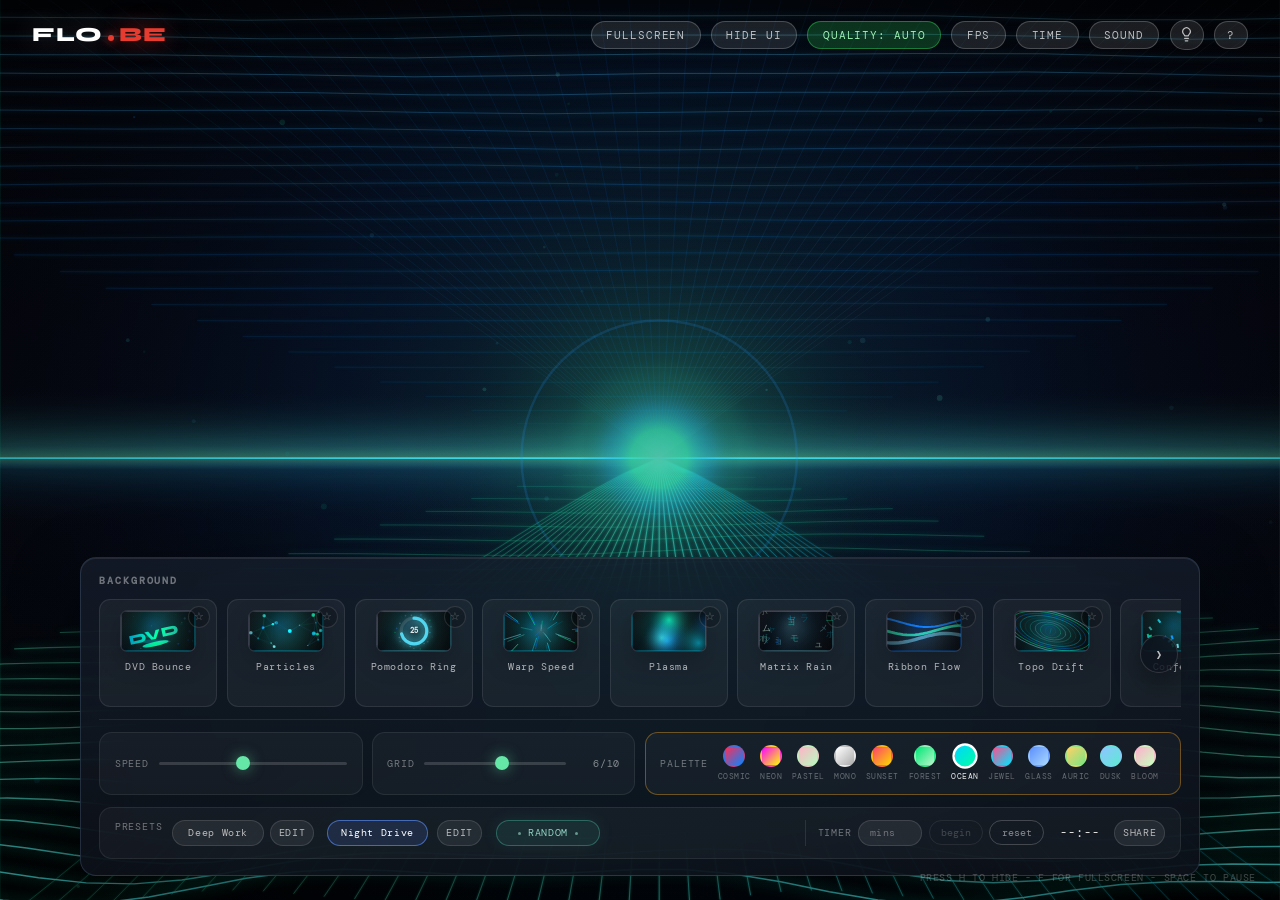
==== commit d2386a58: "Update index.html" ====
--- a/index.html
+++ b/index.html
@@ -261,7 +261,7 @@
   
   /* Panel */
   #panel {
-    pointer-events: all;
+    pointer-events: all;
     background: linear-gradient(180deg, rgba(21,28,41,0.82), rgba(13,16,25,0.88));
     backdrop-filter: blur(30px) saturate(145%);
     -webkit-backdrop-filter: blur(30px) saturate(145%);
@@ -272,6 +272,9 @@
     box-shadow:
       0 22px 70px rgba(0,0,0,0.48),
       0 1px 0 rgba(255,255,255,0.08) inset;
+  }
+  #panel-toggle {
+    display: none;
   }
 
   #panel h2 {
@@ -394,6 +397,10 @@
   .scene-btn.active .scene-preview {
     box-shadow: 0 12px 26px rgba(0,0,0,0.22), 0 0 22px rgba(93,255,210,0.16), 0 1px 0 rgba(255,255,255,0.1) inset;
   }
+  .scene-btn.active .scene-preview {
+    border-color: rgba(93,255,210,0.62);
+    transform: scale(1.06);
+  }
   .scene-btn .label {
     width: 100%;
     font-size: 0.65rem;
@@ -576,6 +583,31 @@
     border-color: rgba(93,144,255,0.62);
     background: rgba(93,144,255,0.14);
     color: #fff;
+  }
+  #scene-tooltip {
+    position: fixed;
+    z-index: 18;
+    display: none;
+    max-width: 240px;
+    pointer-events: none;
+    font-family: 'DM Mono', monospace;
+    font-size: 0.62rem;
+    line-height: 1.45;
+    letter-spacing: 0.04em;
+    color: rgba(255,255,255,0.78);
+    background: rgba(9,12,18,0.9);
+    border: 1px solid rgba(93,255,210,0.22);
+    border-radius: 0.6rem;
+    padding: 0.58rem 0.7rem;
+    box-shadow: 0 14px 34px rgba(0,0,0,0.36);
+    backdrop-filter: blur(16px);
+    -webkit-backdrop-filter: blur(16px);
+  }
+  #scene-tooltip strong {
+    display: block;
+    margin-bottom: 0.2rem;
+    color: rgba(255,255,255,0.92);
+    text-transform: uppercase;
   }
   .pal-swatch {
     width: 22px; height: 22px;
@@ -781,12 +813,44 @@
     }
     #panel {
       width: 100%;
-      max-height: min(58dvh, 560px);
+      max-height: min(46dvh, 430px);
       overflow-y: auto;
       -webkit-overflow-scrolling: touch;
       overscroll-behavior: contain;
       border-radius: 0.85rem;
-      padding: 0.75rem;
+      padding: 1rem 0.75rem 0.75rem;
+      transition: max-height 0.22s ease, transform 0.22s ease;
+    }
+    body.panel-expanded #panel {
+      max-height: min(78dvh, 680px);
+    }
+    #panel-toggle {
+      display: flex;
+      position: sticky;
+      top: -0.35rem;
+      z-index: 3;
+      width: 100%;
+      align-items: center;
+      justify-content: center;
+      gap: 0.5rem;
+      margin: -0.4rem 0 0.55rem;
+      border: 0;
+      background: transparent;
+      color: rgba(255,255,255,0.42);
+      font-family: 'DM Mono', monospace;
+      font-size: 0.52rem;
+      letter-spacing: 0.1em;
+      text-transform: uppercase;
+      cursor: pointer;
+      touch-action: none;
+    }
+    #panel-toggle::before {
+      content: "";
+      width: 44px;
+      height: 4px;
+      border-radius: 999px;
+      background: rgba(255,255,255,0.22);
+      box-shadow: 0 0 14px rgba(93,255,210,0.1);
     }
     #panel h2 {
       font-size: 0.56rem;
@@ -1293,8 +1357,68 @@
     background: rgba(255,255,255,0.14);
     color: #fff;
   }
+
+  #rename-box {
+    width: min(92vw, 390px);
+    background: rgba(12,14,20,0.92);
+    border: 1px solid rgba(255,255,255,0.14);
+    border-radius: 0.9rem;
+    box-shadow: 0 18px 60px rgba(0,0,0,0.5);
+    padding: 1.15rem;
+    color: rgba(255,255,255,0.82);
+  }
+  #rename-box h3 {
+    font-family: 'DM Mono', monospace;
+    font-size: 0.72rem;
+    letter-spacing: 0.14em;
+    color: rgba(255,255,255,0.56);
+    text-transform: uppercase;
+    margin-bottom: 0.85rem;
+  }
+  #rename-input {
+    width: 100%;
+    font-family: 'DM Mono', monospace;
+    font-size: 0.78rem;
+    letter-spacing: 0.04em;
+    color: rgba(255,255,255,0.9);
+    background: rgba(255,255,255,0.06);
+    border: 1px solid rgba(255,255,255,0.13);
+    border-radius: 0.72rem;
+    outline: none;
+    padding: 0.72rem 0.78rem;
+  }
+  #rename-input:focus {
+    border-color: rgba(93,255,210,0.48);
+    box-shadow: 0 0 0 1px rgba(93,255,210,0.16);
+  }
+  .rename-actions {
+    display: flex;
+    justify-content: flex-end;
+    gap: 0.55rem;
+    margin-top: 0.85rem;
+  }
+  .rename-actions button {
+    font-family: 'DM Mono', monospace;
+    font-size: 0.65rem;
+    letter-spacing: 0.08em;
+    background: rgba(255,255,255,0.08);
+    border: 1px solid rgba(255,255,255,0.14);
+    color: rgba(255,255,255,0.72);
+    padding: 0.42rem 0.9rem;
+    border-radius: 999px;
+    cursor: pointer;
+  }
+  #rename-save {
+    border-color: rgba(93,255,210,0.36);
+    color: rgba(169,255,231,0.88);
+  }
   @media (max-width: 720px) {
     #sound-box {
+      max-height: 80dvh;
+      overflow-y: auto;
+      -webkit-overflow-scrolling: touch;
+    }
+    #rename-box {
       max-height: 80dvh;
       overflow-y: auto;
       -webkit-overflow-scrolling: touch;
@@ -1407,6 +1531,7 @@
   </div>
 
   <div id="panel">
+    <button id="panel-toggle" type="button" aria-expanded="false">Controls</button>
     <h2>Background</h2>
     <div class="scene-rail">
       <div id="scene-grid"></div>
@@ -1454,6 +1579,7 @@
 </div>
 
 <div id="qa-badge" aria-live="polite"></div>
+<div id="scene-tooltip" role="tooltip"></div>
 
 <div id="help-overlay" class="modal-overlay" role="dialog" aria-modal="true" aria-labelledby="help-title">
   <div id="help-box">
@@ -1462,6 +1588,8 @@
       <div><span>H</span><span>hide or show the interface</span></div>
       <div><span>F</span><span>toggle fullscreen</span></div>
       <div><span>Space</span><span>pause or resume motion</span></div>
+      <div><span>Arrows</span><span>move through focused scenes or palettes</span></div>
+      <div><span>Esc</span><span>closes open panels</span></div>
       <div><span>QUALITY</span><span>cycles Auto, Crisp, and Battery render profiles</span></div>
       <div><span>SOUND</span><span>opens three opt-in ambient sound choices</span></div>
       <div><span>IDEA</span><span>opens the feedback form</span></div>
@@ -1493,6 +1621,17 @@
     </label>
     <div id="sound-status" aria-live="polite"></div>
     <button id="sound-close" type="button">CLOSE</button>
+  </div>
+</div>
+
+<div id="rename-overlay" class="modal-overlay" role="dialog" aria-modal="true" aria-labelledby="rename-title">
+  <div id="rename-box">
+    <h3 id="rename-title">Save Preset</h3>
+    <input id="rename-input" type="text" maxlength="18" autocomplete="off" aria-label="Preset name">
+    <div class="rename-actions">
+      <button id="rename-cancel" type="button">CANCEL</button>
+      <button id="rename-save" type="button">SAVE</button>
+    </div>
   </div>
 </div>
 
@@ -1531,6 +1670,7 @@
 ];
 let presets = [];
 let activePresetIndex = -1;
+let editingPresetIndex = -1;
 
 // ----------------------------------------
 // ----------------------------------------
@@ -1585,6 +1725,12 @@
 const soundVolumeValue = document.getElementById('sound-volume-value');
 const soundStatus = document.getElementById('sound-status');
 const soundClose = document.getElementById('sound-close');
+const renameOverlay = document.getElementById('rename-overlay');
+const renameInput = document.getElementById('rename-input');
+const renameSave = document.getElementById('rename-save');
+const renameCancel = document.getElementById('rename-cancel');
+const sceneTooltip = document.getElementById('scene-tooltip');
+const panelToggle = document.getElementById('panel-toggle');
 const helpBtn = document.getElementById('help-btn');
 const helpOverlay = document.getElementById('help-overlay');
 const helpClose = document.getElementById('help-close');
@@ -1663,6 +1809,11 @@
   updateSoundButton();
 }
 
+function setPanelExpanded(expanded) {
+  document.body.classList.toggle('panel-expanded', expanded);
+  panelToggle?.setAttribute('aria-expanded', expanded ? 'true' : 'false');
+}
+
 function resize() {
   const viewport = viewportSize();
   canvas.style.width = `${viewport.width}px`;
@@ -1672,6 +1823,7 @@
   if(currentScene && SceneFactories[activeSceneId]) {
     currentScene = SceneFactories[activeSceneId]();
   }
+  if(!isCompactViewport()) setPanelExpanded(false);
   syncTopActionLabels();
 }
 window.addEventListener('resize', resize);
@@ -2154,6 +2306,21 @@
   inkcloud: 'INK',
 };
 
+const SCENE_HINTS = {
+  block: 'Bouncing DVD object. Speed changes travel pace; dust adds gallery atmosphere.',
+  particles: 'Connected particle field. Speed moves drift; particles changes network fullness.',
+  pomodoro: 'Focus timer scene. Speed affects ambient motion; ambience controls surrounding detail.',
+  warp: 'Forward starfield. Speed controls travel; stars controls streak density.',
+  plasma: 'Soft colour field. Speed changes flow; complexity changes blob layering.',
+  rain: 'Matrix rain. Speed changes fall rate; streams changes column count.',
+  ribbons: 'Layered wave ribbons. Speed changes flow; ribbons changes strand count.',
+  topography: 'Contour drift. Speed changes scan motion; lines changes map detail.',
+  confetti: 'Falling shapes. Speed changes fall rate; pieces changes amount.',
+  grid3d: 'Perspective grid. Speed changes travel; grid changes line density.',
+  livecoding: 'Animated IDE. Speed changes activity; detail changes editor density.',
+  inkcloud: 'Cloudy ink wash. Speed changes bloom drift; ink changes blob count.',
+};
+
 const DENSITY_CAPS = {
   pomodoro: 8,
   warp: 8,
@@ -2396,16 +2563,34 @@
 
 function drawPreviewBackdrop(pctx, width, height, palette) {
   const bg = pctx.createLinearGradient(0, 0, width, height);
-  bg.addColorStop(0, '#070b14');
-  bg.addColorStop(0.55, '#111827');
-  bg.addColorStop(1, '#05060c');
+  bg.addColorStop(0, '#050713');
+  bg.addColorStop(0.48, '#111827');
+  bg.addColorStop(1, '#03040a');
   pctx.fillStyle = bg;
   pctx.fillRect(0, 0, width, height);
-  const glow = pctx.createRadialGradient(width * 0.5, height * 0.48, 0, width * 0.5, height * 0.5, Math.max(width, height) * 0.72);
-  glow.addColorStop(0, `${palette[0]}33`);
+  const glow = pctx.createRadialGradient(width * 0.42, height * 0.34, 0, width * 0.5, height * 0.5, Math.max(width, height) * 0.82);
+  glow.addColorStop(0, `${palette[0]}44`);
+  glow.addColorStop(0.42, `${palette[2 % palette.length]}18`);
   glow.addColorStop(1, 'rgba(0,0,0,0)');
   pctx.fillStyle = glow;
   pctx.fillRect(0, 0, width, height);
+}
+
+function finishScenePreview(pctx, width, height, palette) {
+  const sheen = pctx.createLinearGradient(0, 0, width, height);
+  sheen.addColorStop(0, 'rgba(255,255,255,0.09)');
+  sheen.addColorStop(0.26, 'rgba(255,255,255,0)');
+  sheen.addColorStop(1, 'rgba(255,255,255,0.03)');
+  pctx.fillStyle = sheen;
+  pctx.fillRect(0, 0, width, height);
+  const vignette = pctx.createRadialGradient(width / 2, height / 2, height * 0.2, width / 2, height / 2, Math.max(width, height) * 0.72);
+  vignette.addColorStop(0, 'rgba(0,0,0,0)');
+  vignette.addColorStop(1, 'rgba(0,0,0,0.52)');
+  pctx.fillStyle = vignette;
+  pctx.fillRect(0, 0, width, height);
+  pctx.strokeStyle = `${palette[0]}44`;
+  pctx.lineWidth = 1;
+  pctx.strokeRect(0.5, 0.5, width - 1, height - 1);
 }
 
 function makeScenePreview(sceneId, canvas, index) {
@@ -2415,6 +2600,7 @@
     drops: Array.from({ length: 16 }, () => ({ x: rand(), y: rand(), speed: 0.22 + rand() * 0.42 })),
     confetti: Array.from({ length: 18 }, () => ({ x: rand(), y: rand(), rot: rand() * 6.28, speed: 0.12 + rand() * 0.34, color: Math.floor(rand() * 6) })),
     blobs: Array.from({ length: 5 }, () => ({ x: rand(), y: rand(), r: 0.18 + rand() * 0.22, phase: rand() * 6.28, color: Math.floor(rand() * 6) })),
+    stars: Array.from({ length: 18 }, () => ({ x: rand(), y: rand(), r: 0.4 + rand() * 1.1, phase: rand() * 6.28 })),
   };
   return { sceneId, canvas, state };
 }
@@ -2432,8 +2618,21 @@
   pctx.lineJoin = 'round';
 
   if(item.sceneId === 'block') {
+    item.state.stars.forEach((star, i) => {
+      pctx.globalAlpha = 0.12 + 0.18 * Math.sin(t * 1.4 + star.phase) ** 2;
+      pctx.fillStyle = palette[i % palette.length];
+      pctx.beginPath();
+      pctx.arc(star.x * width, star.y * height, star.r, 0, Math.PI * 2);
+      pctx.fill();
+    });
     const x = width * (0.18 + 0.64 * Math.abs(Math.sin(t * 0.72)));
     const y = height * (0.24 + 0.46 * Math.abs(Math.cos(t * 0.58)));
+    pctx.globalAlpha = 0.24;
+    pctx.fillStyle = palette[0];
+    pctx.beginPath();
+    pctx.ellipse(x, height * 0.76, width * 0.22, height * 0.05, 0, 0, Math.PI * 2);
+    pctx.fill();
+    pctx.globalAlpha = 1;
     pctx.translate(x, y);
     pctx.rotate(-0.14 + Math.sin(t) * 0.08);
     const logo = pctx.createLinearGradient(-22, -10, 24, 12);
@@ -2449,6 +2648,7 @@
     pctx.ellipse(0, height * 0.14, width * 0.18, height * 0.055, 0, 0, Math.PI * 2);
     pctx.fill();
   } else if(item.sceneId === 'particles') {
+    pctx.globalCompositeOperation = 'lighter';
     item.state.points.forEach((p, i) => {
       p.x = (p.x + p.vx + 1) % 1;
       p.y = (p.y + p.vy + 1) % 1;
@@ -2471,8 +2671,19 @@
       pctx.arc(p.x * width, p.y * height, p.r, 0, Math.PI * 2);
       pctx.fill();
     });
+    pctx.globalCompositeOperation = 'source-over';
   } else if(item.sceneId === 'pomodoro') {
     const cx = width / 2, cy = height / 2, r = Math.min(width, height) * 0.32;
+    pctx.globalAlpha = 0.35;
+    for(let i = 0; i < 20; i++) {
+      const a = i * 2.399 + t * 0.18;
+      const rr = r * (1.25 + (i % 3) * 0.12);
+      pctx.fillStyle = palette[i % palette.length];
+      pctx.beginPath();
+      pctx.arc(cx + Math.cos(a) * rr, cy + Math.sin(a) * rr, 0.8, 0, Math.PI * 2);
+      pctx.fill();
+    }
+    pctx.globalAlpha = 1;
     pctx.strokeStyle = 'rgba(255,255,255,0.12)';
     pctx.lineWidth = Math.max(3, height * 0.08);
     pctx.beginPath();
@@ -2484,8 +2695,19 @@
     pctx.beginPath();
     pctx.arc(cx, cy, r, -Math.PI / 2, -Math.PI / 2 + Math.PI * 1.55 + Math.sin(t) * 0.4);
     pctx.stroke();
+    pctx.shadowBlur = 0;
+    pctx.fillStyle = 'rgba(255,255,255,0.88)';
+    pctx.font = `700 ${Math.max(7, height * 0.17)}px DM Mono, monospace`;
+    pctx.textAlign = 'center';
+    pctx.fillText('25', cx, cy + height * 0.055);
   } else if(item.sceneId === 'warp') {
     pctx.translate(width / 2, height / 2);
+    const tunnel = pctx.createRadialGradient(0, 0, 0, 0, 0, width * 0.55);
+    tunnel.addColorStop(0, 'rgba(255,255,255,0.16)');
+    tunnel.addColorStop(0.2, `${palette[0]}22`);
+    tunnel.addColorStop(1, 'rgba(0,0,0,0)');
+    pctx.fillStyle = tunnel;
+    pctx.fillRect(-width / 2, -height / 2, width, height);
     for(let i = 0; i < 26; i++) {
       const a = i * 2.41;
       const phase = (t * 0.8 + i * 0.07) % 1;
@@ -2500,6 +2722,7 @@
       pctx.stroke();
     }
   } else if(item.sceneId === 'plasma') {
+    pctx.globalCompositeOperation = 'screen';
     item.state.blobs.forEach((b, i) => {
       const x = width * (b.x + Math.sin(t * 0.7 + b.phase) * 0.08);
       const y = height * (b.y + Math.cos(t * 0.55 + b.phase) * 0.1);
@@ -2509,7 +2732,10 @@
       pctx.fillStyle = g;
       pctx.fillRect(0, 0, width, height);
     });
+    pctx.globalCompositeOperation = 'source-over';
   } else if(item.sceneId === 'rain') {
+    pctx.fillStyle = 'rgba(0,0,0,0.18)';
+    pctx.fillRect(0, 0, width, height);
     pctx.font = `${Math.max(8, height * 0.22)}px DM Mono, monospace`;
     item.state.drops.forEach((d, i) => {
       d.y = (d.y + d.speed * 0.02) % 1;
@@ -2518,6 +2744,7 @@
       pctx.fillText(String.fromCharCode(0x30A0 + ((i + Math.floor(t * 12)) % 80)), d.x * width, d.y * height);
     });
   } else if(item.sceneId === 'ribbons') {
+    pctx.globalCompositeOperation = 'lighter';
     for(let band = 0; band < 3; band++) {
       pctx.strokeStyle = palette[band % palette.length];
       pctx.lineWidth = 2 + band * 0.7;
@@ -2530,16 +2757,18 @@
       }
       pctx.stroke();
     }
+    pctx.globalCompositeOperation = 'source-over';
   } else if(item.sceneId === 'topography') {
-    pctx.strokeStyle = palette[0];
-    for(let ring = 0; ring < 8; ring++) {
-      pctx.globalAlpha = 0.1 + ring * 0.07;
+    for(let ring = 0; ring < 10; ring++) {
+      pctx.strokeStyle = palette[ring % palette.length];
+      pctx.globalAlpha = 0.08 + ring * 0.055;
       pctx.lineWidth = 1;
       pctx.beginPath();
       pctx.ellipse(width * 0.48, height * 0.5, ring * width * 0.07 + (Math.sin(t) + 1) * 2, ring * height * 0.045 + 3, Math.sin(t * 0.2) * 0.3, 0, Math.PI * 2);
       pctx.stroke();
     }
   } else if(item.sceneId === 'confetti') {
+    pctx.globalCompositeOperation = 'lighter';
     item.state.confetti.forEach(c => {
       c.y = (c.y + c.speed * 0.025) % 1;
       c.rot += 0.05;
@@ -2551,8 +2780,15 @@
       pctx.fillRect(-2, -1, 4, 2);
       pctx.restore();
     });
+    pctx.globalCompositeOperation = 'source-over';
   } else if(item.sceneId === 'grid3d') {
     const horizon = height * 0.45;
+    const horizonGlow = pctx.createLinearGradient(0, horizon - 8, 0, horizon + 10);
+    horizonGlow.addColorStop(0, 'rgba(0,0,0,0)');
+    horizonGlow.addColorStop(0.5, `${palette[1 % palette.length]}55`);
+    horizonGlow.addColorStop(1, 'rgba(0,0,0,0)');
+    pctx.fillStyle = horizonGlow;
+    pctx.fillRect(0, horizon - 10, width, 20);
     pctx.strokeStyle = palette[0];
     pctx.globalAlpha = 0.55;
     for(let i = -5; i <= 5; i++) {
@@ -2571,6 +2807,14 @@
   } else if(item.sceneId === 'livecoding') {
     pctx.fillStyle = 'rgba(8,12,18,0.92)';
     pctx.fillRect(width * 0.08, height * 0.14, width * 0.84, height * 0.72);
+    pctx.fillStyle = 'rgba(255,255,255,0.1)';
+    pctx.fillRect(width * 0.08, height * 0.14, width * 0.84, height * 0.13);
+    ['#ff5f56','#ffbd2e','#27c93f'].forEach((col, i) => {
+      pctx.fillStyle = col;
+      pctx.beginPath();
+      pctx.arc(width * (0.15 + i * 0.055), height * 0.205, 1.5, 0, Math.PI * 2);
+      pctx.fill();
+    });
     for(let row = 0; row < 5; row++) {
       pctx.fillStyle = row % 2 ? 'rgba(255,255,255,0.18)' : palette[row % palette.length];
       const lineW = width * (0.22 + ((row * 0.13 + t * 0.18) % 0.5));
@@ -2579,6 +2823,7 @@
     pctx.fillStyle = palette[0];
     pctx.fillRect(width * (0.2 + Math.abs(Math.sin(t)) * 0.52), height * 0.67, 2, 8);
   } else if(item.sceneId === 'inkcloud') {
+    pctx.globalCompositeOperation = 'lighter';
     item.state.blobs.forEach((b, i) => {
       const x = width * (b.x + Math.sin(t * 0.22 + b.phase) * 0.12);
       const y = height * (b.y + Math.cos(t * 0.2 + b.phase) * 0.12);
@@ -2588,9 +2833,11 @@
       pctx.fillStyle = g;
       pctx.fillRect(0, 0, width, height);
     });
+    pctx.globalCompositeOperation = 'source-over';
   }
   pctx.restore();
   pctx.globalAlpha = 1;
+  finishScenePreview(pctx, width, height, palette);
 }
 
 function animateScenePreviews(now) {
@@ -2625,6 +2872,7 @@
   btn.type = 'button';
   btn.dataset.id = s.id;
   btn.setAttribute('aria-pressed', 'false');
+  btn.setAttribute('aria-label', `${s.label}. ${SCENE_HINTS[s.id] || ''}`);
   const isFavorite = favoriteScenes.includes(s.id);
   btn.innerHTML = `<span class="scene-fav${isFavorite ? ' active' : ''}" role="button" tabindex="0" title="${isFavorite ? 'Unpin background' : 'Pin background'}" aria-label="${isFavorite ? 'Unpin' : 'Pin'} ${s.label}">${isFavorite ? '★' : '☆'}</span><span class="scene-preview" data-scene="${s.id}" aria-hidden="true"><canvas></canvas></span><span class="label">${s.label}</span>`;
   btn.addEventListener('click', () => {
@@ -2632,6 +2880,11 @@
     syncActivePreset();
     persistAppState();
   });
+  btn.addEventListener('mouseenter', event => showSceneTooltip(s, event.currentTarget));
+  btn.addEventListener('focus', event => showSceneTooltip(s, event.currentTarget));
+  btn.addEventListener('mousemove', event => positionSceneTooltip(event.clientX, event.clientY));
+  btn.addEventListener('mouseleave', hideSceneTooltip);
+  btn.addEventListener('blur', hideSceneTooltip);
   const fav = btn.querySelector('.scene-fav');
   const toggleFavorite = event => {
     event.stopPropagation();
@@ -2665,6 +2918,29 @@
 
 renderScenes();
 
+function positionSceneTooltip(x, y) {
+  if(!sceneTooltip || sceneTooltip.style.display !== 'block') return;
+  const margin = 14;
+  const rect = sceneTooltip.getBoundingClientRect();
+  const left = Math.min(window.innerWidth - rect.width - margin, Math.max(margin, x + 16));
+  const top = Math.min(window.innerHeight - rect.height - margin, Math.max(margin, y - rect.height - 10));
+  sceneTooltip.style.left = `${left}px`;
+  sceneTooltip.style.top = `${top}px`;
+}
+
+function showSceneTooltip(scene, target) {
+  if(!sceneTooltip || isCompactViewport()) return;
+  const hint = SCENE_HINTS[scene.id] || 'Preview this background.';
+  sceneTooltip.innerHTML = `<strong>${scene.label}</strong>${hint}`;
+  sceneTooltip.style.display = 'block';
+  const rect = target.getBoundingClientRect();
+  positionSceneTooltip(rect.left + rect.width * 0.5, rect.top);
+}
+
+function hideSceneTooltip() {
+  if(sceneTooltip) sceneTooltip.style.display = 'none';
+}
+
 function syncSceneScrollButton() {
   const canScroll = grid.scrollWidth > grid.clientWidth + 4;
   const atEnd = grid.scrollLeft + grid.clientWidth >= grid.scrollWidth - 8;
@@ -2672,6 +2948,25 @@
   sceneScrollBtn.textContent = atEnd ? '‹' : '›';
   sceneScrollBtn.title = atEnd ? 'Back to first backgrounds' : 'More backgrounds';
 }
+
+function focusSceneByOffset(offset) {
+  const buttons = Array.from(document.querySelectorAll('.scene-btn'));
+  if(!buttons.length) return;
+  const currentIndex = Math.max(0, buttons.findIndex(btn => btn === document.activeElement || btn.dataset.id === activeSceneId));
+  const nextIndex = (currentIndex + offset + buttons.length) % buttons.length;
+  const nextBtn = buttons[nextIndex];
+  nextBtn.focus();
+  nextBtn.scrollIntoView({ behavior: 'smooth', inline: 'center', block: 'nearest' });
+  activateScene(nextBtn.dataset.id);
+  syncActivePreset();
+  persistAppState();
+}
+
+grid.addEventListener('keydown', event => {
+  if(event.key !== 'ArrowRight' && event.key !== 'ArrowLeft') return;
+  event.preventDefault();
+  focusSceneByOffset(event.key === 'ArrowRight' ? 1 : -1);
+});
 
 sceneScrollBtn.addEventListener('click', () => {
   const amount = Math.max(220, grid.clientWidth * 0.72);
@@ -2721,6 +3016,26 @@
   palRow.appendChild(wrap);
 });
 
+function focusPaletteByOffset(offset) {
+  const wraps = Array.from(document.querySelectorAll('.pal-wrap'));
+  const keys = Object.keys(PALETTES);
+  if(!wraps.length) return;
+  const currentIndex = Math.max(0, keys.indexOf(activePaletteKey));
+  const nextIndex = (currentIndex + offset + wraps.length) % wraps.length;
+  wraps[nextIndex].focus();
+  wraps[nextIndex].scrollIntoView({ behavior: 'smooth', inline: 'center', block: 'nearest' });
+  setPalette(keys[nextIndex]);
+  activateScene(activeSceneId);
+  syncActivePreset();
+  persistAppState();
+}
+
+palRow.addEventListener('keydown', event => {
+  if(event.key !== 'ArrowRight' && event.key !== 'ArrowLeft') return;
+  event.preventDefault();
+  focusPaletteByOffset(event.key === 'ArrowRight' ? 1 : -1);
+});
+
 function setPalette(key) {
   if(!PALETTES[key]) return;
   document.querySelectorAll('.pal-swatch').forEach(s=>s.classList.remove('active'));
@@ -2732,6 +3047,7 @@
   });
   activePaletteKey = key;
   applyScenePalette(activeSceneId, activePaletteKey);
+  if(reducedMotionActive) scenePreviewItems.forEach(item => drawScenePreview(item, 0));
 }
 
 function persistAppState() {
@@ -2847,18 +3163,34 @@
   persistAppState();
 }
 
-function editPreset(index) {
+function openPresetRename(index) {
   const preset = presets[index];
   if(!preset) return;
-  const nextName = window.prompt('Preset name', preset.name);
-  if(nextName === null) return;
-  presets[index] = {
+  editingPresetIndex = index;
+  renameInput.value = preset.name;
+  openModal(renameOverlay);
+  requestAnimationFrame(() => {
+    renameInput.focus();
+    renameInput.select();
+  });
+}
+
+function savePresetRename() {
+  const preset = presets[editingPresetIndex];
+  if(!preset) return;
+  presets[editingPresetIndex] = {
     ...currentSettings(),
-    name: nextName.trim() || preset.name,
+    name: renameInput.value.trim() || preset.name,
   };
   savePresets();
   renderPresetButtons();
+  closeModal(renameOverlay);
   persistAppState();
+  editingPresetIndex = -1;
+}
+
+function editPreset(index) {
+  openPresetRename(index);
 }
 
 function randomItem(items, current = null) {
@@ -2925,11 +3257,33 @@
 
 // ----------------------------------------
 let uiHidden = false;
-const ui = document.getElementById('ui');
-const hideBtn = document.getElementById('hide-btn');
+const ui = document.getElementById('ui');
+const panel = document.getElementById('panel');
+const hideBtn = document.getElementById('hide-btn');
 const fullscreenBtn = document.getElementById('fullscreen-btn');
-hideBtn.addEventListener('click', toggleUI);
-fullscreenBtn.addEventListener('click', toggleFullscreen);
+hideBtn.addEventListener('click', toggleUI);
+fullscreenBtn.addEventListener('click', toggleFullscreen);
+let panelTouchStartY = null;
+let panelWasDragged = false;
+panelToggle?.addEventListener('click', () => {
+  if(panelWasDragged) {
+    panelWasDragged = false;
+    return;
+  }
+  setPanelExpanded(!document.body.classList.contains('panel-expanded'));
+});
+panelToggle?.addEventListener('pointerdown', event => {
+  panelTouchStartY = event.clientY;
+  panelWasDragged = false;
+});
+panelToggle?.addEventListener('pointerup', event => {
+  if(panelTouchStartY === null) return;
+  const delta = event.clientY - panelTouchStartY;
+  panelTouchStartY = null;
+  if(Math.abs(delta) < 18) return;
+  panelWasDragged = true;
+  setPanelExpanded(delta < 0);
+});
 function toggleUI() {
   uiHidden = !uiHidden;
   ui.classList.toggle('hidden', uiHidden);
@@ -3064,6 +3418,7 @@
     renderSoundOptions();
   },
 });
+registerModal(renameOverlay, { focus: renameInput });
 
 helpBtn.addEventListener('click', () => toggleHelp(true));
 helpClose.addEventListener('click', () => toggleHelp(false));
@@ -3075,11 +3430,20 @@
 soundVolumeSlider.addEventListener('input', e => {
   setAmbientVolume(Number(e.target.value) / 100);
 });
+renameCancel.addEventListener('click', () => {
+  closeModal(renameOverlay);
+  editingPresetIndex = -1;
+});
+renameSave.addEventListener('click', savePresetRename);
+renameInput.addEventListener('keydown', e => {
+  if(e.key === 'Enter') savePresetRename();
+});
 document.addEventListener('keydown', e => {
   if(e.key === 'Escape') {
     const openOverlay = document.querySelector('.modal-overlay.show');
     if(openOverlay) {
       closeModal(openOverlay);
+      editingPresetIndex = -1;
       return;
     }
   }
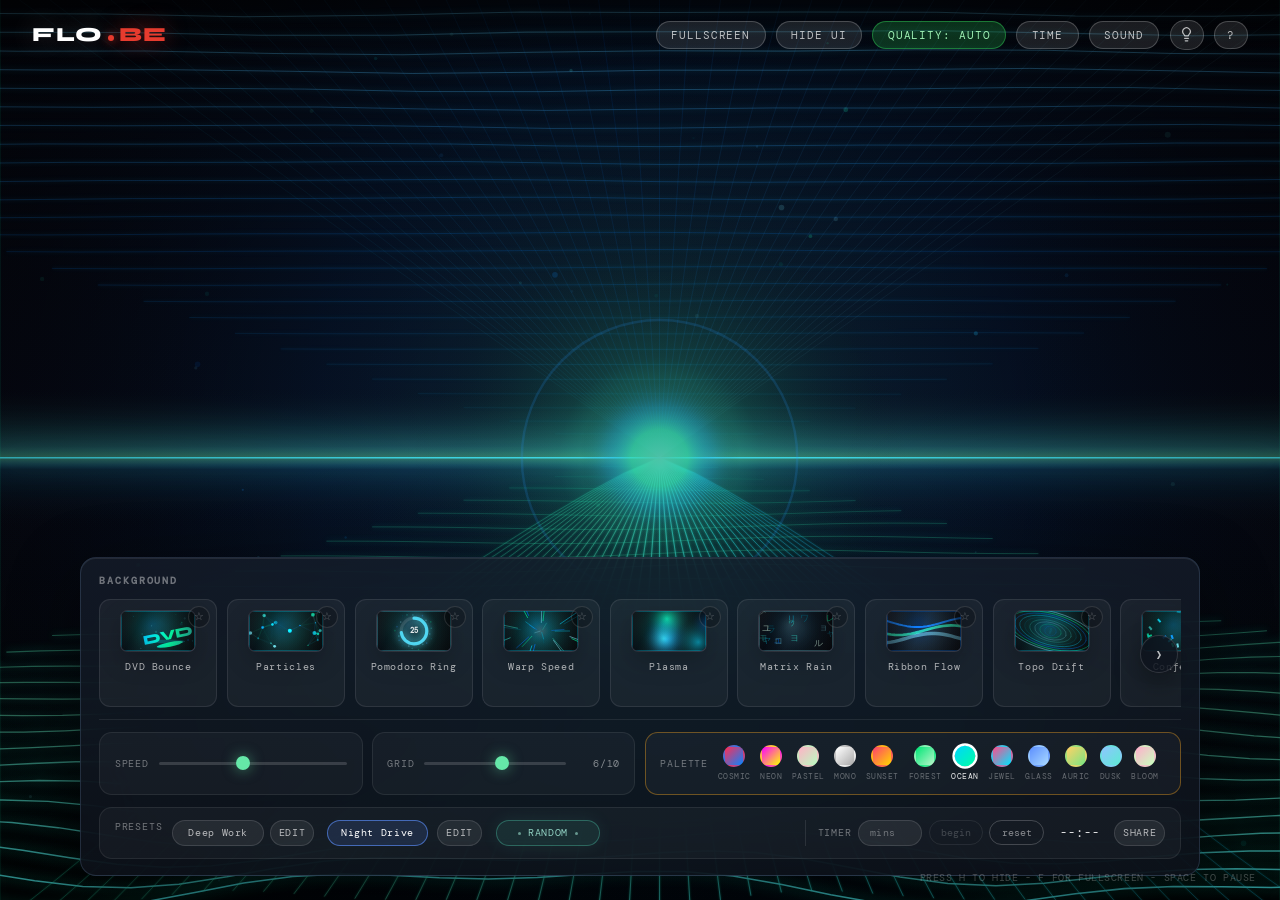
==== commit 518431d4: "Update index.html" ====
--- a/index.html
+++ b/index.html
@@ -200,22 +200,6 @@
     color: #b8ceff;
   }
 
-#fps-btn {
-  font-family: 'DM Mono', monospace;
-  font-size: 0.7rem;
-  letter-spacing: 0.08em;
-  background: rgba(255,255,255,0.1);
-  border: 1px solid rgba(255,255,255,0.2);
-  color: rgba(255,255,255,0.7);
-  padding: 0.4rem 0.9rem;
-  border-radius: 999px;
-  cursor: pointer;
-  pointer-events: all;
-  transition: background 0.2s, color 0.2s;
-}
-#fps-btn:hover { background: rgba(255,255,255,0.2); color: #fff; }
-#fps-btn.active { background: rgba(230,59,46,0.25); border-color: rgba(230,59,46,0.5); color: #e63b2e; }
-
   button:focus-visible,
   input:focus-visible,
   textarea:focus-visible,
@@ -632,37 +616,6 @@
     z-index: 11;
   }
 
-/* ---- FPS COUNTER ---- */
-#fps-counter {
-  position: fixed;
-  top: 1.25rem;
-  left: 50%;
-  transform: translateX(-50%);
-  font-family: 'DM Mono', monospace;
-  font-size: 0.68rem;
-  letter-spacing: 0.1em;
-  color: rgba(255,255,255,0.5);
-  background: rgba(0,0,0,0.45);
-  border: 1px solid rgba(255,255,255,0.1);
-  border-radius: 999px;
-  padding: 0.28rem 0.85rem;
-  pointer-events: none;
-  z-index: 15;
-  display: none;
-  gap: 0.5rem;
-  align-items: center;
-}
-#fps-counter.visible { display: flex; }
-#fps-dot {
-  width: 6px; height: 6px;
-  border-radius: 50%;
-  background: #30d158;
-  flex-shrink: 0;
-  transition: background 0.4s;
-}
-#fps-dot.amber { background: #ff9f0a; }
-#fps-dot.red   { background: #e63b2e; }
-
 #qa-badge {
   position: fixed;
   top: 4.4rem;
@@ -790,7 +743,6 @@
     #hide-btn,
     #fullscreen-btn,
     #auto-quality-btn,
-    #fps-btn,
     #leaderboard-btn,
     #sound-btn,
     #idea-btn,
@@ -990,14 +942,6 @@
     #hint {
       display: none;
     }
-    #fps-counter {
-      top: auto;
-      left: 0.75rem;
-      bottom: calc(0.45rem + env(safe-area-inset-bottom));
-      transform: none;
-      font-size: 0.56rem;
-      padding: 0.25rem 0.62rem;
-    }
     #qa-badge {
       top: calc(3.15rem + env(safe-area-inset-top));
     }
@@ -1046,7 +990,6 @@
     #hide-btn,
     #fullscreen-btn,
     #auto-quality-btn,
-    #fps-btn,
     #leaderboard-btn {
       font-size: 0.52rem;
       padding: 0.28rem 0.42rem;
@@ -1515,7 +1458,6 @@
       <button id="fullscreen-btn" type="button" aria-label="Toggle fullscreen">FULLSCREEN</button>
       <button id="hide-btn" type="button" aria-label="Hide interface">HIDE UI</button>
       <button id="auto-quality-btn" type="button" aria-label="Change quality profile">AUTO</button>
-      <button id="fps-btn" type="button" aria-label="Show frames per second">FPS</button>
       <button id="leaderboard-btn" type="button" title="Most used backgrounds" aria-label="Most used backgrounds">TIME</button>
       <button id="sound-btn" type="button" title="Ambient sounds" aria-label="Ambient sounds">SOUND</button>
       <button id="idea-btn" type="button" title="Share an idea" aria-label="Share an idea" data-tally-open="ja5Dd1" data-tally-layout="modal" data-tally-emoji-text="💡" data-tally-emoji-animation="tada">
@@ -1573,11 +1515,6 @@
   <div id="timer-alert-box">TIME'S UP</div>
 </div>
 
-<div id="fps-counter">
-  <div id="fps-dot"></div>
-  <span id="fps-text">-- fps</span>
-</div>
-
 <div id="qa-badge" aria-live="polite"></div>
 <div id="scene-tooltip" role="tooltip"></div>
 
@@ -5393,16 +5330,10 @@
 }
 
 // ----------------------------------------
-// FPS COUNTER
-// ----------------------------------------
-let fpsVisible = false;
-const fpsCounter = document.getElementById('fps-counter');
-const fpsDot     = document.getElementById('fps-dot');
-const fpsText    = document.getElementById('fps-text');
-const fpsBtn     = document.getElementById('fps-btn');
-
-let fpsFrameTimes = [];
-let fpsLastTime = null;
+// PERFORMANCE SAMPLING
+// ----------------------------------------
+let fpsFrameTimes = [];
+let fpsLastTime = null;
 
 function tickFps(now) {
   if(fpsLastTime !== null) {
@@ -5421,25 +5352,11 @@
         else if(renderScale < MAX_RENDER_SCALE) applyRenderScale(renderScale + 0.04);
       }
     }
-    if(fpsVisible) {
-      const densityNote = densityAutoOffset ? ` · d-${densityAutoOffset}` : '';
-      fpsText.textContent = autoQualityEnabled ? `${fps} fps · ${Math.round(renderScale * 100)}%${densityNote}` : `${fps} fps`;
-      fpsDot.className = fps >= 50 ? '' : fps >= 35 ? 'amber' : 'red';
-    }
   }
   fpsLastTime = now;
 }
-
-function toggleFps() {
-  fpsVisible = !fpsVisible;
-  fpsCounter.classList.toggle('visible', fpsVisible);
-  fpsBtn.classList.toggle('active', fpsVisible);
-  if(!fpsVisible) { fpsText.textContent = '-- fps'; }
-}
-
-fpsBtn.addEventListener('click', toggleFps);
-
-// Patch the loop to tick FPS
+
+// Patch the loop to tick FPS
 function loop() {
   if(paused) return;
   const now = performance.now();
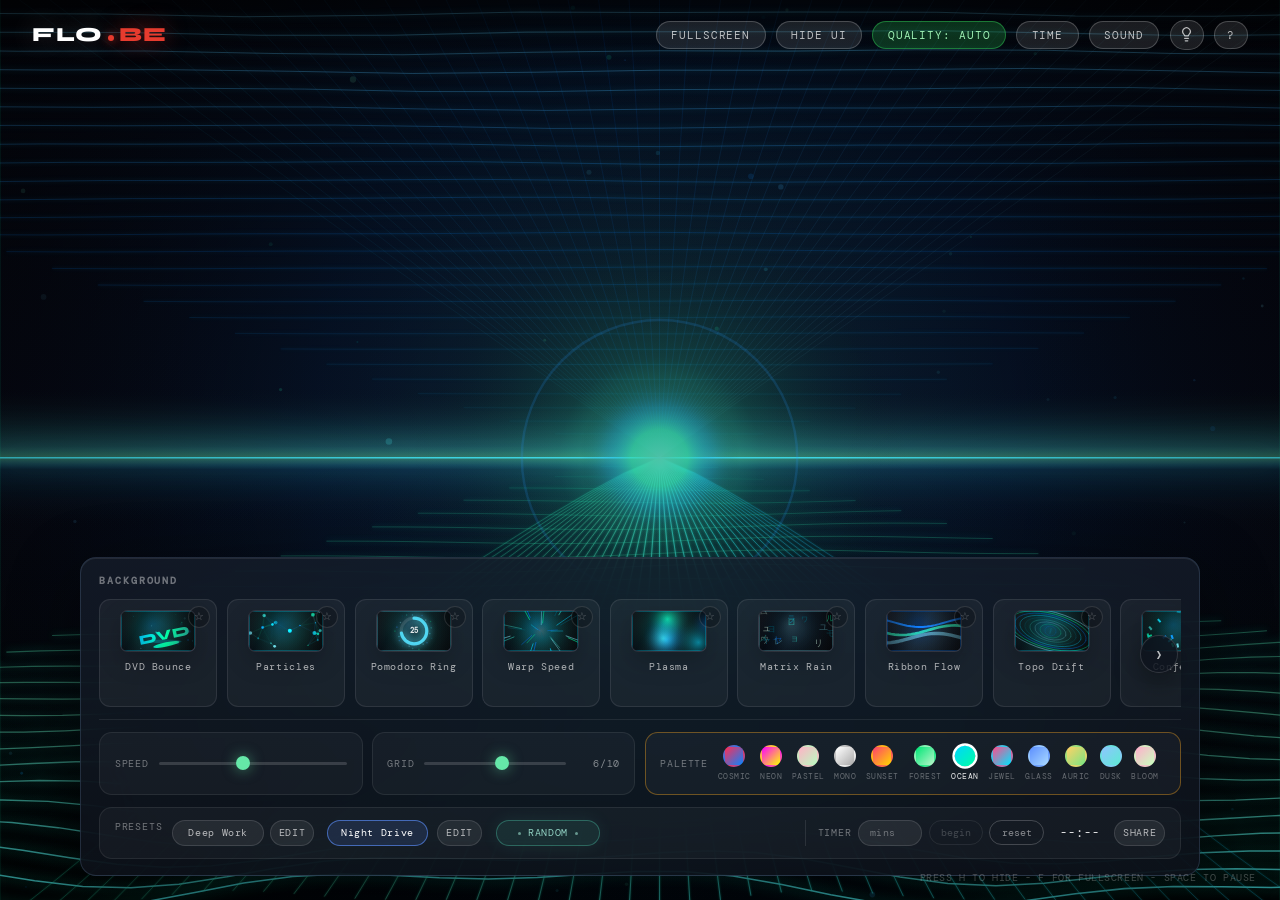
==== commit 68eb5327: "Major modularisation. Splitting from index.html to js & css" ====
--- a/index.html
+++ b/index.html
@@ -1,1460 +1,25 @@
-﻿<!DOCTYPE html>
-<html lang="en">
-<head>
-<meta charset="UTF-8">
+<!DOCTYPE html>
+<html lang="en">
+<head>
+<meta charset="UTF-8">
 <meta name="viewport" content="width=device-width, initial-scale=1.0, viewport-fit=cover">
-<title>Flobe - Dynamic Backgrounds</title>
-<link href="https://fonts.googleapis.com/css2?family=DM+Mono:wght@300;400&family=Syne:wght@400;700;800&display=swap" rel="stylesheet">
-<style>
-  *, *::before, *::after { box-sizing: border-box; margin: 0; padding: 0; }
-
-  :root {
-    --ink: #0f0f0f;
-    --paper: #f5f2eb;
-    --muted: #888;
-    --accent: #e63b2e;
-    --panel-bg: rgba(245,242,235,0.92);
-    --panel-border: rgba(0,0,0,0.12);
-  }
-
-.pal-wrap {
-  display: flex;
-  flex-direction: column;
-  align-items: center;
-  gap: 0.3rem;
-  cursor: pointer;
-}
-.pal-label {
-  font-family: 'DM Mono', monospace;
-  font-size: 0.52rem;
-  letter-spacing: 0.06em;
-  color: rgba(255,255,255,0.35);
-  text-transform: uppercase;
-  transition: color 0.15s;
-  white-space: nowrap;
-}
-.pal-wrap:hover .pal-label { color: rgba(255,255,255,0.7); }
-.pal-swatch.active + .pal-label { color: rgba(255,255,255,0.9); }
-
-  html,
-  body {
-    overscroll-behavior: none;
-  }
-
-  body {
-    font-family: 'Syne', sans-serif;
-    background: #0f0f0f;
-    color: #fff;
-    overflow: hidden;
-    height: 100vh;
-    height: 100dvh;
-    width: 100vw;
-    touch-action: manipulation;
-  }
-
-  /* CANVAS LAYER */
-  #bg-canvas {
-    position: fixed;
-    inset: 0;
-    width: 100%;
-    height: 100%;
-    z-index: 0;
-  }
-
-  /* UI OVERLAY */
-  #ui {
-    position: fixed;
-    z-index: 10;
-    inset: 0;
-    pointer-events: none;
-    display: flex;
-    flex-direction: column;
-    justify-content: flex-end;
-    align-items: center;
-    padding-bottom: 1.5rem;
-    transition: opacity 0.6s;
-  }
-  #ui.hidden #panel,
-  #ui.hidden .logo {
-    opacity: 0;
-    pointer-events: none;
-  }
-  #ui.hidden #title-bar {
-    background: transparent;
-    pointer-events: none;
-  }
-  #ui.hidden #top-actions,
-  body.fullscreen-active #top-actions {
-    opacity: 0.08;
-    transform: translateY(-0.35rem);
-  }
-  #ui.hidden #top-actions:hover,
-  #ui.hidden #top-actions:focus-within,
-  body.fullscreen-active #top-actions:hover,
-  body.fullscreen-active #top-actions:focus-within {
-    opacity: 1;
-    transform: translateY(0);
-  }
-
-  #title-bar {
-    position: fixed;
-    top: 0; left: 0; right: 0;
-    padding: 1.25rem 2rem;
-    display: flex;
-    align-items: center;
-    justify-content: space-between;
-    pointer-events: all;
-    background: linear-gradient(to bottom, rgba(0,0,0,0.5), transparent);
-  }
-
-  .logo {
-    display: flex;
-    align-items: baseline;
-    gap: 0.1em;
-    cursor: default;
-    user-select: none;
-  }
-  .logo-focus {
-    font-family: 'Syne', sans-serif;
-    font-size: 1.25rem;
-    font-weight: 800;
-    letter-spacing: 0.06em;
-    text-transform: uppercase;
-    color: #fff;
-    text-shadow: 0 0 28px rgba(255,255,255,0.25);
-  }
-  .logo-flow {
-    font-family: 'Syne', sans-serif;
-    font-size: 1.25rem;
-    font-weight: 800;
-    letter-spacing: 0.06em;
-    text-transform: uppercase;
-    color: #e63b2e;
-    text-shadow: 0 0 22px rgba(230,59,46,0.55);
-  }
-  .logo-dot {
-    width: 6px;
-    height: 6px;
-    border-radius: 50%;
-    background: #e63b2e;
-    margin: 0 0.18em 0.22em;
-    box-shadow: 0 0 8px rgba(230,59,46,0.8);
-    flex-shrink: 0;
-  }
-
-  #top-actions {
-    display: flex;
-    gap: 0.65rem;
-    align-items: center;
-    pointer-events: all;
-    transition: opacity 0.22s ease, transform 0.22s ease;
-  }
-
-  #hide-btn,
-  #fullscreen-btn,
-  #auto-quality-btn,
-  #leaderboard-btn,
-  #sound-btn,
-  #idea-btn,
-  #help-btn {
-    font-family: 'DM Mono', monospace;
-    font-size: 0.7rem;
-    letter-spacing: 0.08em;
-    background: rgba(255,255,255,0.1);
-    border: 1px solid rgba(255,255,255,0.2);
-    color: rgba(255,255,255,0.7);
-    padding: 0.4rem 0.9rem;
-    border-radius: 999px;
-    cursor: pointer;
-    pointer-events: all;
-    transition: background 0.2s, color 0.2s;
-  }
-  #auto-quality-btn {
-    min-width: 112px;
-  }
-  #hide-btn:hover,
-  #fullscreen-btn:hover,
-  #auto-quality-btn:hover,
-  #leaderboard-btn:hover,
-  #sound-btn:hover,
-  #idea-btn:hover,
-  #help-btn:hover { background: rgba(255,255,255,0.2); color: #fff; }
-  #auto-quality-btn.active {
-    background: rgba(48,209,88,0.22);
-    border-color: rgba(48,209,88,0.45);
-    color: #9df0b3;
-  }
-  #auto-quality-btn.battery {
-    background: rgba(255,159,10,0.2);
-    border-color: rgba(255,159,10,0.42);
-    color: #ffd28a;
-  }
-  #sound-btn.active {
-    background: rgba(93,255,210,0.18);
-    border-color: rgba(93,255,210,0.42);
-    color: #b6ffeb;
-  }
-  #auto-quality-btn.crisp {
-    background: rgba(93,144,255,0.2);
-    border-color: rgba(93,144,255,0.42);
-    color: #b8ceff;
-  }
-
-  button:focus-visible,
-  input:focus-visible,
-  textarea:focus-visible,
-  .pal-wrap:focus-visible,
-  .scene-btn:focus-visible {
-    outline: 2px solid rgba(93,255,210,0.85);
-    outline-offset: 3px;
-  }
-
-  @media (prefers-reduced-motion: reduce) {
-    *,
-    *::before,
-    *::after {
-      transition-duration: 0.01ms !important;
-      animation-duration: 0.01ms !important;
-      animation-iteration-count: 1 !important;
-      scroll-behavior: auto !important;
-    }
-  }
-
-  #idea-btn,
-  #help-btn {
-    width: 34px;
-    min-width: 34px;
-    padding-left: 0;
-    padding-right: 0;
-  }
-
-  #idea-btn {
-    display: inline-flex;
-    align-items: center;
-    justify-content: center;
-  }
-  #idea-btn svg {
-    width: 15px;
-    height: 15px;
-    stroke: currentColor;
-    stroke-width: 2;
-    fill: none;
-    stroke-linecap: round;
-    stroke-linejoin: round;
-  }
-  
-  /* Panel */
-  #panel {
-    pointer-events: all;
-    background: linear-gradient(180deg, rgba(21,28,41,0.82), rgba(13,16,25,0.88));
-    backdrop-filter: blur(30px) saturate(145%);
-    -webkit-backdrop-filter: blur(30px) saturate(145%);
-    border: 1px solid rgba(132,170,220,0.18);
-    border-radius: 1rem;
-    padding: 1rem 1.15rem;
-    width: min(94vw, 1120px);
-    box-shadow:
-      0 22px 70px rgba(0,0,0,0.48),
-      0 1px 0 rgba(255,255,255,0.08) inset;
-  }
-  #panel-toggle {
-    display: none;
-  }
-
-  #panel h2 {
-    font-size: 0.65rem;
-    letter-spacing: 0.18em;
-    text-transform: uppercase;
-    color: rgba(255,255,255,0.4);
-    margin-bottom: 0.75rem;
-    font-family: 'DM Mono', monospace;
-  }
-
-  /* SCENE GRID */
-  .scene-rail {
-    position: relative;
-  }
-  #scene-grid {
-    display: flex;
-    gap: 0.6rem;
-    margin-bottom: 0.6rem;
-    overflow-x: auto;
-    padding-bottom: 0.15rem;
-    padding-right: 3.1rem;
-    scrollbar-width: none;
-  }
-  #scene-grid::-webkit-scrollbar { display: none; }
-  .scene-scroll-btn {
-    position: absolute;
-    top: 50%;
-    right: 0.15rem;
-    transform: translateY(-50%);
-    width: 38px;
-    height: 38px;
-    border-radius: 50%;
-    border: 1px solid rgba(255,255,255,0.14);
-    background: rgba(13,18,29,0.78);
-    color: rgba(255,255,255,0.72);
-    font-family: 'DM Mono', monospace;
-    font-size: 1.25rem;
-    line-height: 1;
-    cursor: pointer;
-    pointer-events: all;
-    box-shadow: 0 10px 26px rgba(0,0,0,0.34);
-    backdrop-filter: blur(18px);
-    -webkit-backdrop-filter: blur(18px);
-    transition: background 0.15s, color 0.15s, opacity 0.15s, transform 0.15s;
-  }
-  .scene-scroll-btn:hover {
-    background: rgba(93,255,210,0.18);
-    color: #fff;
-    transform: translateY(-50%) translateX(2px);
-  }
-  .scene-scroll-btn.hidden {
-    opacity: 0;
-    pointer-events: none;
-  }
-
-  .scene-btn {
-    position: relative;
-    min-height: 108px;
-    min-width: 118px;
-    flex: 0 0 118px;
-    background: rgba(255,255,255,0.045);
-    border: 1px solid rgba(255,255,255,0.09);
-    border-radius: 0.7rem;
-    padding: 0.62rem 0.5rem 0.58rem;
-    cursor: pointer;
-    text-align: center;
-    transition: background 0.15s, border-color 0.15s, transform 0.12s;
-    display: flex;
-    flex-direction: column;
-    align-items: center;
-    justify-content: flex-start;
-    gap: 0.48rem;
-    color: rgba(255,255,255,0.7);
-    overflow: hidden;
-  }
-  .scene-btn:hover { background: rgba(255,255,255,0.12); transform: translateY(-1px); }
-  .scene-btn.active {
-    border-color: rgba(93,255,210,0.72);
-    background: radial-gradient(circle at 30% 20%, rgba(93,255,210,0.24), rgba(55,134,255,0.12) 55%, rgba(255,255,255,0.04));
-    box-shadow: 0 0 28px rgba(69,202,255,0.22), 0 0 0 1px rgba(76,132,255,0.32) inset;
-    color: #fff;
-  }
-  .scene-preview {
-    position: relative;
-    width: 76px;
-    height: 42px;
-    display: grid;
-    place-items: center;
-    overflow: hidden;
-    flex: 0 0 auto;
-    border-radius: 0.48rem;
-    border: 1px solid rgba(255,255,255,0.12);
-    background: linear-gradient(135deg, rgba(15,19,30,0.96), rgba(28,35,52,0.72));
-    box-shadow: 0 10px 24px rgba(0,0,0,0.2), 0 1px 0 rgba(255,255,255,0.08) inset;
-  }
-  .scene-preview::before,
-  .scene-preview::after {
-    content: "";
-    position: absolute;
-    inset: 0;
-    pointer-events: none;
-    display: none;
-  }
-  .scene-preview::before {
-    opacity: 0.88;
-    transform-origin: center;
-  }
-  .scene-preview::after {
-    opacity: 0.72;
-  }
-  .scene-preview canvas {
-    position: absolute;
-    inset: 0;
-    width: 100%;
-    height: 100%;
-    display: block;
-  }
-  .scene-btn:hover .scene-preview,
-  .scene-btn.active .scene-preview {
-    box-shadow: 0 12px 26px rgba(0,0,0,0.22), 0 0 22px rgba(93,255,210,0.16), 0 1px 0 rgba(255,255,255,0.1) inset;
-  }
-  .scene-btn.active .scene-preview {
-    border-color: rgba(93,255,210,0.62);
-    transform: scale(1.06);
-  }
-  .scene-btn .label {
-    width: 100%;
-    font-size: 0.65rem;
-    font-family: 'DM Mono', monospace;
-    letter-spacing: 0.06em;
-    line-height: 1.25;
-    text-align: center;
-    overflow-wrap: anywhere;
-  }
-  .scene-fav {
-    position: absolute;
-    top: 0.38rem;
-    right: 0.38rem;
-    z-index: 4;
-    width: 22px;
-    height: 22px;
-    display: grid;
-    place-items: center;
-    border: 1px solid rgba(255,255,255,0.12);
-    border-radius: 999px;
-    background: rgba(0,0,0,0.22);
-    color: rgba(255,255,255,0.34);
-    font-size: 0.7rem;
-    line-height: 1;
-    cursor: pointer;
-    transition: background 0.15s, color 0.15s, border-color 0.15s, transform 0.15s;
-  }
-  .scene-fav:hover {
-    background: rgba(255,255,255,0.12);
-    color: rgba(255,255,255,0.85);
-  }
-  .scene-fav.active {
-    border-color: rgba(255,209,102,0.58);
-    color: #ffd166;
-    background: rgba(255,209,102,0.14);
-  }
-
-  /*  CONTROLS  */
-  #controls {
-  display: grid;
-  grid-template-columns: repeat(4, minmax(0, 1fr));
-  gap: 0.6rem;
-  align-items: stretch;
-  border-top: 1px solid rgba(255,255,255,0.08);
-  padding-top: 0.72rem;
-}
-
-  .ctrl {
-  display: flex;
-  align-items: center;
-  gap: 0.6rem;
-  min-width: 140px;
-  background: rgba(255,255,255,0.035);
-  border: 1px solid rgba(255,255,255,0.08);
-  border-radius: 0.8rem;
-  padding: 0.75rem 0.9rem;
-}
-
-.ctrl.presets {
-  grid-column: 1 / -1;
-  align-items: flex-start;
-  margin-top: 0.1rem;
-}
-
-.ctrl:nth-child(1) { grid-column: 1 / 2; }
-.ctrl:nth-child(2) { grid-column: 2 / 3; }
-.ctrl:nth-child(3) { grid-column: 3 / 5; }
-
-  .ctrl label {
-    font-family: 'DM Mono', monospace;
-    font-size: 0.65rem;
-    letter-spacing: 0.08em;
-    color: rgba(255,255,255,0.4);
-    white-space: nowrap;
-  }
-
-  .ctrl input[type=range] {
-    flex: 1;
-    min-width: 0;
-    -webkit-appearance: none;
-    height: 3px;
-    background: rgba(255,255,255,0.15);
-    border-radius: 99px;
-    outline: none;
-  }
-  .ctrl input[type=range]::-webkit-slider-thumb {
-    -webkit-appearance: none;
-    width: 14px; height: 14px;
-    background: #65e7a8;
-    border-radius: 50%;
-    cursor: pointer;
-    box-shadow: 0 0 14px rgba(101,231,168,0.55);
-  }
-
-  .palette-row {
-  display: flex;
-  gap: 0.6rem;
-  align-items: flex-start;
-  flex-wrap: wrap;
-}
-
-.ctrl:nth-child(3) {
-  border-color: rgba(255,168,28,0.38);
-}
-
-  .preset-row {
-    display: flex;
-    gap: 0.55rem;
-    align-items: center;
-    flex-wrap: wrap;
-  }
-  .preset-row.shell {
-    justify-content: center;
-    width: 100%;
-    gap: 0.75rem;
-  }
-  .preset-row.slots {
-    justify-content: center;
-    gap: 0.8rem;
-  }
-  .preset-slot {
-    display: flex;
-    gap: 0.35rem;
-    align-items: center;
-  }
-  .preset-slot:nth-child(2) {
-    gap: 0.62rem;
-  }
-  .preset-btn,
-  .preset-edit,
-  .preset-share,
-  .preset-random {
-    font-family: 'DM Mono', monospace;
-    font-size: 0.65rem;
-    letter-spacing: 0.06em;
-    background: rgba(255,255,255,0.07);
-    border: 1px solid rgba(255,255,255,0.12);
-    color: rgba(255,255,255,0.68);
-    border-radius: 999px;
-    cursor: pointer;
-    transition: background 0.15s, color 0.15s, border-color 0.15s;
-  }
-  .preset-btn {
-    padding: 0.35rem 0.8rem;
-    min-width: 92px;
-  }
-  .preset-edit,
-  .preset-share,
-  .preset-random {
-    padding: 0.35rem 0.5rem;
-    min-width: 34px;
-  }
-  .preset-btn:hover,
-  .preset-edit:hover,
-  .preset-share:hover,
-  .preset-random:hover {
-    background: rgba(255,255,255,0.14);
-    color: #fff;
-  }
-  .preset-random {
-    border-color: rgba(93,255,210,0.28);
-    color: rgba(178,255,234,0.78);
-    background: rgba(93,255,210,0.08);
-    box-shadow: 0 0 18px rgba(93,255,210,0.08);
-    margin-left: 0.28rem;
-    padding-inline: 0.9rem;
-  }
-  .preset-random::before,
-  .preset-random::after {
-    content: "";
-    display: inline-block;
-    width: 3px;
-    height: 3px;
-    margin: 0 0.42rem 0.1rem;
-    border-radius: 50%;
-    background: currentColor;
-    opacity: 0.65;
-  }
-  .preset-btn.active {
-    border-color: rgba(93,144,255,0.62);
-    background: rgba(93,144,255,0.14);
-    color: #fff;
-  }
-  #scene-tooltip {
-    position: fixed;
-    z-index: 18;
-    display: none;
-    max-width: 240px;
-    pointer-events: none;
-    font-family: 'DM Mono', monospace;
-    font-size: 0.62rem;
-    line-height: 1.45;
-    letter-spacing: 0.04em;
-    color: rgba(255,255,255,0.78);
-    background: rgba(9,12,18,0.9);
-    border: 1px solid rgba(93,255,210,0.22);
-    border-radius: 0.6rem;
-    padding: 0.58rem 0.7rem;
-    box-shadow: 0 14px 34px rgba(0,0,0,0.36);
-    backdrop-filter: blur(16px);
-    -webkit-backdrop-filter: blur(16px);
-  }
-  #scene-tooltip strong {
-    display: block;
-    margin-bottom: 0.2rem;
-    color: rgba(255,255,255,0.92);
-    text-transform: uppercase;
-  }
-  .pal-swatch {
-    width: 22px; height: 22px;
-    border-radius: 50%;
-    cursor: pointer;
-    border: 2px solid transparent;
-    transition: transform 0.15s, border-color 0.15s;
-  }
-  .pal-swatch:hover { transform: scale(1.15); }
-  .pal-swatch.active { border-color: #fff; transform: scale(1.15); }
-
-  /* Hint text */
-  #hint {
-    position: fixed;
-    bottom: 1rem;
-    right: 1.5rem;
-    font-family: 'DM Mono', monospace;
-    font-size: 0.62rem;
-    color: rgba(255,255,255,0.25);
-    letter-spacing: 0.06em;
-    pointer-events: none;
-    z-index: 11;
-  }
-
-#qa-badge {
-  position: fixed;
-  top: 4.4rem;
-  left: 50%;
-  transform: translateX(-50%);
-  z-index: 16;
-  display: none;
-  max-width: 90vw;
-  font-family: 'DM Mono', monospace;
-  font-size: 0.62rem;
-  letter-spacing: 0.09em;
-  color: rgba(255,255,255,0.76);
-  background: rgba(0,0,0,0.45);
-  border: 1px solid rgba(93,255,210,0.22);
-  border-radius: 999px;
-  padding: 0.34rem 0.78rem;
-  pointer-events: none;
-  white-space: nowrap;
-  overflow: hidden;
-  text-overflow: ellipsis;
-  backdrop-filter: blur(12px);
-  -webkit-backdrop-filter: blur(12px);
-}
-#qa-badge.visible { display: block; }
-
-  /* TIMER */
-  #timer-row {
-    display: flex;
-    gap: 0.4rem;
-    align-items: center;
-    flex-wrap: nowrap;
-    justify-content: flex-end;
-    padding-left: 0.75rem;
-    border-left: 1px solid rgba(255,255,255,0.1);
-    margin-left: auto;
-  }
-  #timer-row label {
-    font-family: 'DM Mono', monospace;
-    font-size: 0.65rem;
-    letter-spacing: 0.08em;
-    color: rgba(255,255,255,0.4);
-    white-space: nowrap;
-  }
-  #timer-display {
-    font-family: 'DM Mono', monospace;
-    font-size: 0.75rem;
-    color: rgba(255,255,255,0.9);
-    letter-spacing: 0.1em;
-    min-width: 52px;
-    text-align: right;
-    padding: 0 0.1rem;
-  }
-  #timer-custom-mins {
-    width: 64px;
-    font-family: 'DM Mono', monospace;
-    font-size: 0.65rem;
-    letter-spacing: 0.04em;
-    background: rgba(255,255,255,0.07);
-    border: 1px solid rgba(255,255,255,0.12);
-    color: rgba(255,255,255,0.86);
-    padding: 0.36rem 0.55rem;
-    border-radius: 999px;
-    outline: none;
-    text-align: center;
-  }
-  #timer-custom-mins::placeholder {
-    color: rgba(255,255,255,0.35);
-  }
-  #timer-custom-mins:focus {
-    border-color: rgba(93,255,210,0.55);
-  }
-  #timer-display.running { color: #65e7a8; }
-  #timer-begin,
-  #timer-reset {
-    font-family: 'DM Mono', monospace;
-    font-size: 0.65rem;
-    background: transparent;
-    border: 1px solid rgba(255,255,255,0.2);
-    color: rgba(255,255,255,0.5);
-    padding: 0.3rem 0.7rem;
-    border-radius: 999px;
-    cursor: pointer;
-    transition: background 0.15s, color 0.15s;
-  }
-  #timer-begin:hover,
-  #timer-reset:hover { background: rgba(255,255,255,0.1); color: #fff; }
-  #timer-begin:disabled {
-    opacity: 0.4;
-    cursor: default;
-  }
-
-  @media (max-width: 720px) {
-    #title-bar {
-      align-items: stretch;
-      flex-direction: column;
-      gap: 0.48rem;
-      padding: calc(0.75rem + env(safe-area-inset-top)) 0.75rem 0.6rem;
-    }
-    .logo {
-      align-self: flex-start;
-    }
-    .logo-focus,
-    .logo-flow {
-      font-size: 1rem;
-      letter-spacing: 0.045em;
-    }
-    .logo-dot {
-      width: 5px;
-      height: 5px;
-      margin-bottom: 0.16em;
-    }
-    #top-actions {
-      width: 100%;
-      max-width: 100%;
-      flex-wrap: nowrap;
-      justify-content: flex-start;
-      overflow-x: auto;
-      scrollbar-width: none;
-      gap: 0.35rem;
-      padding-bottom: 0.12rem;
-    }
-    #top-actions::-webkit-scrollbar {
-      display: none;
-    }
-    #hide-btn,
-    #fullscreen-btn,
-    #auto-quality-btn,
-    #leaderboard-btn,
-    #sound-btn,
-    #idea-btn,
-    #help-btn {
-      font-size: 0.56rem;
-      letter-spacing: 0.05em;
-      padding: 0.32rem 0.5rem;
-      flex: 0 0 auto;
-    }
-    #auto-quality-btn {
-      min-width: 54px;
-    }
-    #idea-btn,
-    #help-btn {
-      width: 30px;
-      min-width: 30px;
-    }
-    #ui {
-      padding: 0 0.55rem calc(0.55rem + env(safe-area-inset-bottom));
-    }
-    #panel {
-      width: 100%;
-      max-height: min(46dvh, 430px);
-      overflow-y: auto;
-      -webkit-overflow-scrolling: touch;
-      overscroll-behavior: contain;
-      border-radius: 0.85rem;
-      padding: 1rem 0.75rem 0.75rem;
-      transition: max-height 0.22s ease, transform 0.22s ease;
-    }
-    body.panel-expanded #panel {
-      max-height: min(78dvh, 680px);
-    }
-    #panel-toggle {
-      display: flex;
-      position: sticky;
-      top: -0.35rem;
-      z-index: 3;
-      width: 100%;
-      align-items: center;
-      justify-content: center;
-      gap: 0.5rem;
-      margin: -0.4rem 0 0.55rem;
-      border: 0;
-      background: transparent;
-      color: rgba(255,255,255,0.42);
-      font-family: 'DM Mono', monospace;
-      font-size: 0.52rem;
-      letter-spacing: 0.1em;
-      text-transform: uppercase;
-      cursor: pointer;
-      touch-action: none;
-    }
-    #panel-toggle::before {
-      content: "";
-      width: 44px;
-      height: 4px;
-      border-radius: 999px;
-      background: rgba(255,255,255,0.22);
-      box-shadow: 0 0 14px rgba(93,255,210,0.1);
-    }
-    #panel h2 {
-      font-size: 0.56rem;
-      margin-bottom: 0.55rem;
-    }
-    #scene-grid {
-      gap: 0.45rem;
-      padding-right: 2.3rem;
-    }
-    .scene-btn {
-      min-width: 88px;
-      flex-basis: 88px;
-      min-height: 94px;
-      padding: 0.55rem 0.4rem;
-      border-radius: 0.58rem;
-    }
-    .scene-preview {
-      width: 60px;
-      height: 34px;
-      border-radius: 0.42rem;
-    }
-    .scene-btn .label {
-      font-size: 0.55rem;
-      line-height: 1.2;
-    }
-    .scene-scroll-btn {
-      width: 32px;
-      height: 32px;
-      right: 0;
-      font-size: 1.05rem;
-    }
-    #controls {
-      grid-template-columns: 1fr;
-      gap: 0.5rem;
-      padding-top: 0.55rem;
-    }
-    .ctrl:nth-child(1),
-    .ctrl:nth-child(2),
-    .ctrl:nth-child(3) {
-      grid-column: 1 / -1;
-    }
-    .ctrl {
-      min-width: 0;
-      padding: 0.62rem;
-      gap: 0.45rem;
-      flex-wrap: wrap;
-      border-radius: 0.68rem;
-    }
-    .ctrl label {
-      font-size: 0.56rem;
-    }
-    .ctrl input[type=range] {
-      min-width: 112px;
-    }
-    .palette-row {
-      width: 100%;
-      max-width: 100%;
-      flex-wrap: nowrap;
-      overflow-x: auto;
-      padding-bottom: 0.2rem;
-      scrollbar-width: none;
-    }
-    .palette-row::-webkit-scrollbar {
-      display: none;
-    }
-    .pal-wrap {
-      min-width: 38px;
-      gap: 0.25rem;
-    }
-    .pal-swatch {
-      width: 20px;
-      height: 20px;
-    }
-    .pal-label {
-      font-size: 0.45rem;
-      letter-spacing: 0.04em;
-    }
-    .preset-row.shell {
-      align-items: flex-start;
-      justify-content: flex-start;
-      gap: 0.5rem;
-    }
-    .preset-row.slots {
-      justify-content: flex-start;
-      gap: 0.45rem;
-    }
-    .preset-slot {
-      gap: 0.25rem;
-    }
-    .preset-slot:nth-child(2) {
-      gap: 0.34rem;
-    }
-    .preset-btn {
-      min-width: 78px;
-      padding: 0.32rem 0.58rem;
-      font-size: 0.55rem;
-    }
-    .preset-edit,
-    .preset-share,
-    .preset-random {
-      min-width: 30px;
-      padding: 0.32rem 0.45rem;
-      font-size: 0.55rem;
-      margin-left: 0.05rem;
-    }
-    .preset-random::before,
-    .preset-random::after {
-      margin-inline: 0.22rem;
-    }
-    #timer-row {
-      order: 3;
-      width: 100%;
-      padding-left: 0;
-      border-left: 0;
-      justify-content: flex-start;
-      flex-wrap: wrap;
-      margin-left: 0;
-      gap: 0.35rem;
-    }
-    #timer-row label,
-    #timer-custom-mins,
-    #timer-begin,
-    #timer-reset {
-      font-size: 0.55rem;
-    }
-    #timer-custom-mins {
-      width: 56px;
-      padding: 0.32rem 0.45rem;
-    }
-    #timer-display {
-      min-width: 48px;
-      font-size: 0.62rem;
-      text-align: left;
-    }
-    .preset-share { order: 2; }
-    .preset-random { order: 2; }
-    #hint {
-      display: none;
-    }
-    #qa-badge {
-      top: calc(3.15rem + env(safe-area-inset-top));
-    }
-    #help-overlay {
-      padding: calc(0.8rem + env(safe-area-inset-top)) 0.8rem calc(0.8rem + env(safe-area-inset-bottom));
-    }
-    #help-box {
-      max-height: 80dvh;
-      overflow-y: auto;
-      -webkit-overflow-scrolling: touch;
-    }
-  }
-
-  @media (max-width: 420px) {
-    #top-actions {
-      max-width: 100%;
-    }
-    #panel {
-      max-height: min(62dvh, 560px);
-    }
-    .scene-btn {
-      min-width: 82px;
-      flex-basis: 82px;
-    }
-    .scene-preview {
-      width: 54px;
-      height: 32px;
-    }
-    .ctrl input[type=range] {
-      min-width: 92px;
-    }
-  }
-
-  @media (max-width: 360px) {
-    #title-bar {
-      padding-left: 0.55rem;
-      padding-right: 0.55rem;
-    }
-    .logo-focus,
-    .logo-flow {
-      font-size: 0.86rem;
-    }
-    #top-actions {
-      max-width: 100%;
-    }
-    #hide-btn,
-    #fullscreen-btn,
-    #auto-quality-btn,
-    #leaderboard-btn {
-      font-size: 0.52rem;
-      padding: 0.28rem 0.42rem;
-    }
-    #sound-btn {
-      font-size: 0.52rem;
-      padding: 0.28rem 0.42rem;
-    }
-    #auto-quality-btn {
-      min-width: 48px;
-    }
-  }
-
-  @media (max-height: 640px) and (max-width: 720px) {
-    #panel {
-      max-height: 70dvh;
-    }
-    .scene-btn {
-      min-height: 86px;
-    }
-  }
-  
-  /* ALERT OVERLAY */
-  #timer-alert {
-    position: fixed;
-    inset: 0;
-    z-index: 20;
-    display: none;
-    align-items: center;
-    justify-content: center;
-    pointer-events: none;
-  }
-  #timer-alert.show { display: flex; }
-  #timer-alert-box {
-    font-family: 'DM Mono', monospace;
-    font-size: 1.1rem;
-    letter-spacing: 0.12em;
-    color: #fff;
-    background: rgba(230,59,46,0.92);
-    border-radius: 1rem;
-    padding: 1.4rem 2.4rem;
-    text-align: center;
-    animation: alertPulse 0.5s ease-in-out 2;
-  }
-  @keyframes alertPulse {
-    0%,100% { transform: scale(1); }
-    50%      { transform: scale(1.06); }
-  }
-
-  .modal-overlay {
-    position: fixed;
-    inset: 0;
-    z-index: 30;
-    display: none;
-    align-items: center;
-    justify-content: center;
-    padding: 1.5rem;
-    background: rgba(0,0,0,0.42);
-    backdrop-filter: blur(10px);
-    -webkit-backdrop-filter: blur(10px);
-    pointer-events: all;
-  }
-  .modal-overlay.show { display: flex; }
-
-  #leaderboard-box {
-    width: min(92vw, 500px);
-    background: rgba(12,14,20,0.92);
-    border: 1px solid rgba(255,255,255,0.14);
-    border-radius: 0.9rem;
-    box-shadow: 0 18px 60px rgba(0,0,0,0.5);
-    padding: 1.25rem;
-    color: rgba(255,255,255,0.82);
-  }
-  #leaderboard-box h3 {
-    font-family: 'DM Mono', monospace;
-    font-size: 0.72rem;
-    letter-spacing: 0.14em;
-    color: rgba(255,255,255,0.56);
-    text-transform: uppercase;
-    margin-bottom: 0.85rem;
-  }
-  #leaderboard-list {
-    display: grid;
-    gap: 0.55rem;
-  }
-  .usage-summary {
-    display: grid;
-    grid-template-columns: repeat(3, minmax(0, 1fr));
-    gap: 0.55rem;
-    margin-bottom: 0.75rem;
-  }
-  .usage-card {
-    background: rgba(255,255,255,0.045);
-    border: 1px solid rgba(255,255,255,0.08);
-    border-radius: 0.7rem;
-    padding: 0.65rem;
-    font-family: 'DM Mono', monospace;
-  }
-  .usage-card span {
-    display: block;
-    margin-bottom: 0.28rem;
-    font-size: 0.55rem;
-    letter-spacing: 0.08em;
-    color: rgba(255,255,255,0.42);
-  }
-  .usage-card strong {
-    display: block;
-    font-size: 0.72rem;
-    color: rgba(255,255,255,0.88);
-    white-space: nowrap;
-    overflow: hidden;
-    text-overflow: ellipsis;
-  }
-  .leaderboard-row {
-    display: grid;
-    grid-template-columns: 26px minmax(0, 1fr) auto;
-    gap: 0.7rem;
-    align-items: center;
-    font-family: 'DM Mono', monospace;
-    font-size: 0.68rem;
-    color: rgba(255,255,255,0.74);
-    background: rgba(255,255,255,0.045);
-    border: 1px solid rgba(255,255,255,0.08);
-    border-radius: 0.7rem;
-    padding: 0.62rem 0.7rem;
-  }
-  .leaderboard-rank {
-    color: rgba(93,255,210,0.78);
-  }
-  .leaderboard-name {
-    min-width: 0;
-  }
-  .leaderboard-name span {
-    display: block;
-    white-space: nowrap;
-    overflow: hidden;
-    text-overflow: ellipsis;
-  }
-  .leaderboard-bar {
-    height: 3px;
-    margin-top: 0.38rem;
-    border-radius: 999px;
-    background: rgba(255,255,255,0.1);
-    overflow: hidden;
-  }
-  .leaderboard-bar i {
-    display: block;
-    height: 100%;
-    width: var(--usage-width, 0%);
-    border-radius: inherit;
-    background: linear-gradient(90deg, rgba(93,255,210,0.86), rgba(93,144,255,0.78));
-  }
-  .leaderboard-time {
-    color: rgba(255,255,255,0.9);
-    white-space: nowrap;
-  }
-  .leaderboard-empty {
-    font-family: 'DM Mono', monospace;
-    font-size: 0.72rem;
-    line-height: 1.5;
-    color: rgba(255,255,255,0.58);
-    background: rgba(255,255,255,0.045);
-    border: 1px solid rgba(255,255,255,0.08);
-    border-radius: 0.7rem;
-    padding: 0.85rem;
-  }
-  #leaderboard-close {
-    margin-top: 1rem;
-    font-family: 'DM Mono', monospace;
-    font-size: 0.65rem;
-    letter-spacing: 0.08em;
-    background: rgba(255,255,255,0.08);
-    border: 1px solid rgba(255,255,255,0.14);
-    color: rgba(255,255,255,0.72);
-    padding: 0.42rem 0.9rem;
-    border-radius: 999px;
-    cursor: pointer;
-  }
-  #leaderboard-close:hover {
-    background: rgba(255,255,255,0.14);
-    color: #fff;
-  }
-
-  @media (max-width: 720px) {
-    .modal-overlay {
-      padding: calc(0.8rem + env(safe-area-inset-top)) 0.8rem calc(0.8rem + env(safe-area-inset-bottom));
-    }
-    #leaderboard-box {
-      max-height: 80dvh;
-      overflow-y: auto;
-      -webkit-overflow-scrolling: touch;
-    }
-    .leaderboard-row {
-      grid-template-columns: 22px minmax(0, 1fr);
-    }
-    .leaderboard-time {
-      grid-column: 2 / 3;
-    }
-    .usage-summary {
-      grid-template-columns: 1fr;
-    }
-  }
-
-  #sound-box {
-    width: min(92vw, 460px);
-    background: rgba(12,14,20,0.92);
-    border: 1px solid rgba(255,255,255,0.14);
-    border-radius: 0.9rem;
-    box-shadow: 0 18px 60px rgba(0,0,0,0.5);
-    padding: 1.25rem;
-    color: rgba(255,255,255,0.82);
-  }
-  #sound-box h3 {
-    font-family: 'DM Mono', monospace;
-    font-size: 0.72rem;
-    letter-spacing: 0.14em;
-    color: rgba(255,255,255,0.56);
-    text-transform: uppercase;
-    margin-bottom: 0.85rem;
-  }
-  .sound-list {
-    display: grid;
-    gap: 0.55rem;
-  }
-  .sound-volume {
-    display: grid;
-    grid-template-columns: auto minmax(0, 1fr) 42px;
-    gap: 0.65rem;
-    align-items: center;
-    margin-top: 0.85rem;
-    font-family: 'DM Mono', monospace;
-    font-size: 0.62rem;
-    letter-spacing: 0.08em;
-    color: rgba(255,255,255,0.5);
-  }
-  #sound-volume {
-    width: 100%;
-    -webkit-appearance: none;
-    height: 3px;
-    background: rgba(255,255,255,0.15);
-    border-radius: 99px;
-    outline: none;
-  }
-  #sound-volume::-webkit-slider-thumb {
-    -webkit-appearance: none;
-    width: 14px;
-    height: 14px;
-    background: #65e7a8;
-    border-radius: 50%;
-    cursor: pointer;
-    box-shadow: 0 0 14px rgba(101,231,168,0.55);
-  }
-  #sound-volume-value {
-    text-align: right;
-    color: rgba(255,255,255,0.62);
-  }
-  .sound-option {
-    display: grid;
-    gap: 0.24rem;
-    width: 100%;
-    text-align: left;
-    font-family: 'DM Mono', monospace;
-    background: rgba(255,255,255,0.045);
-    border: 1px solid rgba(255,255,255,0.08);
-    border-radius: 0.7rem;
-    color: rgba(255,255,255,0.72);
-    padding: 0.72rem 0.78rem;
-    cursor: pointer;
-    transition: background 0.15s, color 0.15s, border-color 0.15s;
-  }
-  .sound-option strong {
-    font-size: 0.68rem;
-    letter-spacing: 0.08em;
-    color: rgba(255,255,255,0.88);
-    text-transform: uppercase;
-  }
-  .sound-option span {
-    font-size: 0.62rem;
-    line-height: 1.45;
-    color: rgba(255,255,255,0.48);
-  }
-  .sound-option:hover,
-  .sound-option.active {
-    background: rgba(93,255,210,0.1);
-    border-color: rgba(93,255,210,0.34);
-  }
-  #sound-status {
-    min-height: 1.1rem;
-    margin-top: 0.65rem;
-    font-family: 'DM Mono', monospace;
-    font-size: 0.62rem;
-    letter-spacing: 0.06em;
-    color: rgba(101,231,168,0.78);
-  }
-  #sound-close {
-    margin-top: 0.85rem;
-    font-family: 'DM Mono', monospace;
-    font-size: 0.65rem;
-    letter-spacing: 0.08em;
-    background: rgba(255,255,255,0.08);
-    border: 1px solid rgba(255,255,255,0.14);
-    color: rgba(255,255,255,0.72);
-    padding: 0.42rem 0.9rem;
-    border-radius: 999px;
-    cursor: pointer;
-  }
-  #sound-close:hover {
-    background: rgba(255,255,255,0.14);
-    color: #fff;
-  }
-
-  #rename-box {
-    width: min(92vw, 390px);
-    background: rgba(12,14,20,0.92);
-    border: 1px solid rgba(255,255,255,0.14);
-    border-radius: 0.9rem;
-    box-shadow: 0 18px 60px rgba(0,0,0,0.5);
-    padding: 1.15rem;
-    color: rgba(255,255,255,0.82);
-  }
-  #rename-box h3 {
-    font-family: 'DM Mono', monospace;
-    font-size: 0.72rem;
-    letter-spacing: 0.14em;
-    color: rgba(255,255,255,0.56);
-    text-transform: uppercase;
-    margin-bottom: 0.85rem;
-  }
-  #rename-input {
-    width: 100%;
-    font-family: 'DM Mono', monospace;
-    font-size: 0.78rem;
-    letter-spacing: 0.04em;
-    color: rgba(255,255,255,0.9);
-    background: rgba(255,255,255,0.06);
-    border: 1px solid rgba(255,255,255,0.13);
-    border-radius: 0.72rem;
-    outline: none;
-    padding: 0.72rem 0.78rem;
-  }
-  #rename-input:focus {
-    border-color: rgba(93,255,210,0.48);
-    box-shadow: 0 0 0 1px rgba(93,255,210,0.16);
-  }
-  .rename-actions {
-    display: flex;
-    justify-content: flex-end;
-    gap: 0.55rem;
-    margin-top: 0.85rem;
-  }
-  .rename-actions button {
-    font-family: 'DM Mono', monospace;
-    font-size: 0.65rem;
-    letter-spacing: 0.08em;
-    background: rgba(255,255,255,0.08);
-    border: 1px solid rgba(255,255,255,0.14);
-    color: rgba(255,255,255,0.72);
-    padding: 0.42rem 0.9rem;
-    border-radius: 999px;
-    cursor: pointer;
-  }
-  #rename-save {
-    border-color: rgba(93,255,210,0.36);
-    color: rgba(169,255,231,0.88);
-  }
-  @media (max-width: 720px) {
-    #sound-box {
-      max-height: 80dvh;
-      overflow-y: auto;
-      -webkit-overflow-scrolling: touch;
-    }
-    #rename-box {
-      max-height: 80dvh;
-      overflow-y: auto;
-      -webkit-overflow-scrolling: touch;
-    }
-  }
-
-  #help-box {
-    width: min(92vw, 420px);
-    background: rgba(12,14,20,0.9);
-    border: 1px solid rgba(255,255,255,0.14);
-    border-radius: 0.9rem;
-    box-shadow: 0 18px 60px rgba(0,0,0,0.5);
-    padding: 1.25rem;
-    color: rgba(255,255,255,0.82);
-  }
-  #help-box h3 {
-    font-family: 'DM Mono', monospace;
-    font-size: 0.72rem;
-    letter-spacing: 0.14em;
-    color: rgba(255,255,255,0.5);
-    text-transform: uppercase;
-    margin-bottom: 0.9rem;
-  }
-  .help-list {
-    display: grid;
-    gap: 0.55rem;
-    font-family: 'DM Mono', monospace;
-    font-size: 0.72rem;
-    line-height: 1.45;
-  }
-  .help-list div {
-    display: grid;
-    grid-template-columns: 82px 1fr;
-    gap: 0.8rem;
-    align-items: baseline;
-  }
-  .help-list span:first-child {
-    color: rgba(255,255,255,0.42);
-    white-space: nowrap;
-  }
-  .ctrl-value {
-    min-width: 44px;
-    max-width: 54px;
-    font-family: 'DM Mono', monospace;
-    font-size: 0.62rem;
-    letter-spacing: 0.06em;
-    color: rgba(255,255,255,0.48);
-    text-align: right;
-    white-space: normal;
-    overflow-wrap: anywhere;
-    line-height: 1.15;
-  }
-
-  @media (max-width: 720px) {
-    .ctrl-value {
-      margin-left: auto;
-      max-width: 48px;
-      font-size: 0.55rem;
-      text-align: right;
-    }
-  }
-  #help-close {
-    margin-top: 1rem;
-    font-family: 'DM Mono', monospace;
-    font-size: 0.65rem;
-    letter-spacing: 0.08em;
-    background: rgba(255,255,255,0.08);
-    border: 1px solid rgba(255,255,255,0.14);
-    color: rgba(255,255,255,0.72);
-    padding: 0.42rem 0.9rem;
-    border-radius: 999px;
-    cursor: pointer;
-  }
-  #help-close:hover {
-    background: rgba(255,255,255,0.14);
-    color: #fff;
-  }
-
-</style>
+<title>Flobe - Dynamic Backgrounds</title>
+<link href="https://fonts.googleapis.com/css2?family=DM+Mono:wght@300;400&family=Syne:wght@400;700;800&display=swap" rel="stylesheet">
+<link rel="stylesheet" href="styles.css">
 <script async src="https://tally.so/widgets/embed.js"></script>
 </head>
 <body>
 
 <canvas id="bg-canvas" aria-hidden="true"></canvas>
-
-<div id="ui">
-  <div id="title-bar">
-    <div class="logo">
-      <span class="logo-focus">Flo</span>
-      <div class="logo-dot"></div>
-      <span class="logo-flow">be</span>
-    </div>
-    <div id="top-actions">
+
+<div id="ui">
+  <div id="title-bar">
+    <div class="logo">
+      <span class="logo-focus">Flo</span>
+      <div class="logo-dot"></div>
+      <span class="logo-flow">be</span>
+    </div>
+    <div id="top-actions">
       <button id="fullscreen-btn" type="button" aria-label="Toggle fullscreen">FULLSCREEN</button>
       <button id="hide-btn" type="button" aria-label="Hide interface">HIDE UI</button>
       <button id="auto-quality-btn" type="button" aria-label="Change quality profile">AUTO</button>
@@ -1471,7 +36,7 @@
       <button id="help-btn" type="button" title="Help" aria-label="Help">?</button>
     </div>
   </div>
-
+
   <div id="panel">
     <button id="panel-toggle" type="button" aria-expanded="false">Controls</button>
     <h2>Background</h2>
@@ -1510,11 +75,11 @@
     </div>
   </div>
 </div>
-
-<div id="timer-alert">
-  <div id="timer-alert-box">TIME'S UP</div>
-</div>
-
+
+<div id="timer-alert">
+  <div id="timer-alert-box">TIME'S UP</div>
+</div>
+
 <div id="qa-badge" aria-live="polite"></div>
 <div id="scene-tooltip" role="tooltip"></div>
 
@@ -1573,3817 +138,9 @@
 </div>
 
 <div id="hint">PRESS H TO HIDE - F FOR FULLSCREEN - SPACE TO PAUSE</div>
-
-</div>
-
-<script>
-// ----------------------------------------
-// ----------------------------------------
-// ----------------------------------------
-const PALETTES = {
-  cosmic:  ['#ff2d55','#ff9f0a','#0a84ff','#30d158','#bf5af2','#5ac8fa'],
-  neon:    ['#ff00ff','#00ffff','#ffff00','#ff3300','#00ff88','#ff0099'],
-  pastel:  ['#ffb3c6','#a0c4ff','#b9fbc0','#ffd6a5','#e0c3fc','#98f5e1'],
-  mono:    ['#ffffff','#e0e0e0','#aaaaaa','#777777','#444444','#1a1a1a'],
-  sunset:  ['#ff416c','#ff9a3c','#ffd700','#ff6200','#ff2244','#c0392b'],
-  forest:  ['#00e676','#69f0ae','#b9f6ca','#00c853','#64dd17','#ccff90'],
-  ocean:   ['#00d4ff','#0077ff','#00ffa3','#7bdff2','#2ec4b6','#005f73'],
-  jewel:   ['#ff4d8d','#7c3aed','#00e5ff','#ffd166','#06d6a0','#3a0ca3'],
-  glass:   ['#5d90ff','#5dffd2','#a8d8ff','#dce8ff','#64b5f6','#73fbd3'],
-  auric:   ['#ffd166','#ff9f1c','#7ae582','#f7fff7','#4ecdc4','#f4d35e'],
-  dusk:    ['#8ec5ff','#b388ff','#5eead4','#172554','#7dd3fc','#c4b5fd'],
-  bloom:   ['#ffafcc','#bde0fe','#caffbf','#fdffb6','#9bf6ff','#ffc6ff'],
-};
-
-let currentPalette = PALETTES.cosmic;
-let activePaletteKey = 'cosmic';
-const PRESET_STORAGE_KEY = 'flobe-presets-v1';
-const SESSION_STORAGE_KEY = 'flobe-session-v1';
-const USAGE_STORAGE_KEY = 'flobe-usage-v1';
-const FAVORITES_STORAGE_KEY = 'flobe-favorites-v1';
-const DEFAULT_PRESETS = [
-  { name:'Deep Work', sceneId:'pomodoro', paletteKey:'mono', speed:3, density:4 },
-  { name:'Night Drive', sceneId:'grid3d', paletteKey:'ocean', speed:5, density:6 },
-];
-let presets = [];
-let activePresetIndex = -1;
-let editingPresetIndex = -1;
-
-// ----------------------------------------
-// ----------------------------------------
-// ----------------------------------------
-const SCENES = [
-  { id:'block',     label:'DVD Bounce',    icon:'▶' },
-  { id:'particles', label:'Particles',     icon:'✦' },
-  { id:'pomodoro', label:'Pomodoro Ring', icon:'◔' },
-  { id:'warp',      label:'Warp Speed',    icon:'➜' },
-  { id:'plasma',    label:'Plasma',        icon:'◈' },
-  { id:'rain',      label:'Matrix Rain',   icon:'▌' },
-  { id:'ribbons',   label:'Ribbon Flow',   icon:'≈' },
-  { id:'topography', label:'Topo Drift',   icon:'▱' },
-  { id:'confetti',  label:'Confetti',      icon:'▲' },
-  { id:'grid3d',    label:'3D Grid',       icon:'▦' },
-  { id:'livecoding', label:'Live Coding', icon:'⌘' },
-  { id:'inkcloud',  label:'Cloud Ink',     icon:'☁' },
-];
 
-const AMBIENT_SOUNDS = [
-  { id:'off', label:'Off', desc:'No ambient sound.' },
-  { id:'rain', label:'Jungle Rain', desc:'Slow canopy rain with deep wet texture.' },
-  { id:'ocean', label:'Low Tide', desc:'Slow ocean wash with gentle movement.' },
-  { id:'drift', label:'Deep Drift', desc:'Warm tonal air for quieter sessions.' },
-];
-
-// ----------------------------------------
-// ----------------------------------------
-// ----------------------------------------
-const canvas = document.getElementById('bg-canvas');
-const ctx = canvas.getContext('2d');
-let W, H;
-const transitionCanvas = document.createElement('canvas');
-const transitionCtx = transitionCanvas.getContext('2d');
-const speedSlider = document.getElementById('speed-slider');
-const densitySlider = document.getElementById('density-slider');
-const densityLabel = document.getElementById('density-label');
-const densityValue = document.getElementById('density-value');
-const presetRow = document.getElementById('preset-row');
-const autoQualityBtn = document.getElementById('auto-quality-btn');
-const presetShareBtn = document.getElementById('preset-share-btn');
-const timerCustomMinsInput = document.getElementById('timer-custom-mins');
-const leaderboardBtn = document.getElementById('leaderboard-btn');
-const leaderboardOverlay = document.getElementById('leaderboard-overlay');
-const usageSummary = document.getElementById('usage-summary');
-const leaderboardList = document.getElementById('leaderboard-list');
-const leaderboardClose = document.getElementById('leaderboard-close');
-const soundBtn = document.getElementById('sound-btn');
-const soundOverlay = document.getElementById('sound-overlay');
-const soundList = document.getElementById('sound-list');
-const soundVolumeSlider = document.getElementById('sound-volume');
-const soundVolumeValue = document.getElementById('sound-volume-value');
-const soundStatus = document.getElementById('sound-status');
-const soundClose = document.getElementById('sound-close');
-const renameOverlay = document.getElementById('rename-overlay');
-const renameInput = document.getElementById('rename-input');
-const renameSave = document.getElementById('rename-save');
-const renameCancel = document.getElementById('rename-cancel');
-const sceneTooltip = document.getElementById('scene-tooltip');
-const panelToggle = document.getElementById('panel-toggle');
-const helpBtn = document.getElementById('help-btn');
-const helpOverlay = document.getElementById('help-overlay');
-const helpClose = document.getElementById('help-close');
-const qaBadge = document.getElementById('qa-badge');
-
-// ----------------------------------------
-// ----------------------------------------
-// ----------------------------------------
-let speed = 5, density = 5;
-let densityAutoOffset = 0;
-let paused = false;
-let rafId = null;
-let currentScene = null;
-let activeSceneId = null;
-let renderScale = 1;
-let autoQualityEnabled = true;
-let qualityProfile = 'auto';
-let transitionStart = 0;
-let transitionActive = false;
-const TRANSITION_DURATION = 360;
-const MIN_RENDER_SCALE = 0.7;
-const MAX_RENDER_SCALE = 1;
-let fpsCurrent = 0;
-let fpsAdjustCooldownUntil = 0;
-let usageStats = loadUsageStats();
-let usageSessionStats = {};
-let paletteUsageStats = loadPaletteUsageStats();
-let favoriteScenes = loadFavoriteScenes();
-let usageLastNow = null;
-let usageUnsavedMs = 0;
-let visualQaActive = false;
-let visualQaTimer = null;
-let visualQaIndex = 0;
-let visualQaPreviousState = null;
-let activeSoundKey = 'off';
-let activeSoundVolume = 0.55;
-let audioCtx = null;
-let ambientMaster = null;
-let ambientNodes = [];
-let ambientRunning = false;
-const reducedMotionQuery = window.matchMedia?.('(prefers-reduced-motion: reduce)');
-let reducedMotionActive = Boolean(reducedMotionQuery?.matches);
+</div>
 
-function viewportSize() {
-  const vv = window.visualViewport;
-  return {
-    width: Math.max(1, Math.round(vv?.width || window.innerWidth)),
-    height: Math.max(1, Math.round(vv?.height || window.innerHeight)),
-  };
-}
-
-function isCompactViewport() {
-  return viewportSize().width <= 720;
-}
-
-function compactQualityLabel() {
-  if(qualityProfile === 'battery') return 'BATT';
-  return qualityProfile.toUpperCase();
-}
-
-function compactSoundLabel(sound) {
-  if(activeSoundKey === 'rain') return 'RAIN';
-  if(activeSoundKey === 'ocean') return 'TIDE';
-  if(activeSoundKey === 'drift') return 'DRIFT';
-  return 'SND';
-}
-
-function syncTopActionLabels() {
-  const compact = isCompactViewport();
-  const fullscreen = document.getElementById('fullscreen-btn');
-  const hide = document.getElementById('hide-btn');
-  const hidden = document.getElementById('ui')?.classList.contains('hidden') || false;
-  if(fullscreen) fullscreen.textContent = document.fullscreenElement ? (compact ? 'EXIT' : 'EXIT FULLSCREEN') : (compact ? 'FULL' : 'FULLSCREEN');
-  if(hide) hide.textContent = hidden ? (compact ? 'SHOW' : 'SHOW UI') : (compact ? 'HIDE' : 'HIDE UI');
-  updateAutoQualityButton();
-  updateSoundButton();
-}
-
-function setPanelExpanded(expanded) {
-  document.body.classList.toggle('panel-expanded', expanded);
-  panelToggle?.setAttribute('aria-expanded', expanded ? 'true' : 'false');
-}
-
-function resize() {
-  const viewport = viewportSize();
-  canvas.style.width = `${viewport.width}px`;
-  canvas.style.height = `${viewport.height}px`;
-  W = canvas.width  = Math.max(1, Math.round(viewport.width * renderScale));
-  H = canvas.height = Math.max(1, Math.round(viewport.height * renderScale));
-  if(currentScene && SceneFactories[activeSceneId]) {
-    currentScene = SceneFactories[activeSceneId]();
-  }
-  if(!isCompactViewport()) setPanelExpanded(false);
-  syncTopActionLabels();
-}
-window.addEventListener('resize', resize);
-window.visualViewport?.addEventListener('resize', resize);
-resize();
-
-function loadUsageStats() {
-  try {
-    const raw = localStorage.getItem(USAGE_STORAGE_KEY);
-    const parsed = raw ? JSON.parse(raw) : {};
-    return SCENES.reduce((stats, scene) => {
-      stats[scene.id] = Math.max(0, Number(parsed?.[scene.id]) || 0);
-      return stats;
-    }, {});
-  } catch {
-    return SCENES.reduce((stats, scene) => {
-      stats[scene.id] = 0;
-      return stats;
-    }, {});
-  }
-}
-
-function loadPaletteUsageStats() {
-  try {
-    const raw = localStorage.getItem(`${USAGE_STORAGE_KEY}-palettes`);
-    const parsed = raw ? JSON.parse(raw) : {};
-    return Object.keys(PALETTES).reduce((stats, key) => {
-      stats[key] = Math.max(0, Number(parsed?.[key]) || 0);
-      return stats;
-    }, {});
-  } catch {
-    return Object.keys(PALETTES).reduce((stats, key) => {
-      stats[key] = 0;
-      return stats;
-    }, {});
-  }
-}
-
-function saveUsageStats() {
-  try {
-    localStorage.setItem(USAGE_STORAGE_KEY, JSON.stringify(usageStats));
-    localStorage.setItem(`${USAGE_STORAGE_KEY}-palettes`, JSON.stringify(paletteUsageStats));
-  } catch {}
-}
-
-function flushUsageStats() {
-  if(usageUnsavedMs <= 0) return;
-  saveUsageStats();
-  usageUnsavedMs = 0;
-}
-
-function recordUsageTick(now) {
-  if(usageLastNow === null) {
-    usageLastNow = now;
-    return;
-  }
-  const delta = Math.max(0, Math.min(1000, now - usageLastNow));
-  usageLastNow = now;
-  if(!activeSceneId || document.hidden) return;
-  usageStats[activeSceneId] = (usageStats[activeSceneId] || 0) + delta;
-  usageSessionStats[activeSceneId] = (usageSessionStats[activeSceneId] || 0) + delta;
-  paletteUsageStats[activePaletteKey] = (paletteUsageStats[activePaletteKey] || 0) + delta;
-  usageUnsavedMs += delta;
-  if(usageUnsavedMs >= 10000) flushUsageStats();
-}
-
-function formatUsageTime(ms) {
-  const minutes = Math.floor(ms / 60000);
-  if(minutes < 1) return '0m';
-  const hours = Math.floor(minutes / 60);
-  const mins = minutes % 60;
-  return hours ? `${hours}h ${mins}m` : `${mins}m`;
-}
-
-function formatUsageName(id, collection) {
-  const match = collection.find(item => item.id === id);
-  return match?.label || id || 'None';
-}
-
-function topEntry(map = {}) {
-  return Object.entries(map).sort((a, b) => b[1] - a[1])[0] || null;
-}
-
-function renderLeaderboard() {
-  flushUsageStats();
-  const sessionTop = topEntry(usageSessionStats);
-  const paletteTop = topEntry(paletteUsageStats);
-  const totalMs = Object.values(usageStats).reduce((sum, ms) => sum + ms, 0);
-  usageSummary.innerHTML = `
-    <div class="usage-card"><span>ALL TIME</span><strong>${formatUsageTime(totalMs)}</strong></div>
-    <div class="usage-card"><span>SESSION</span><strong>${sessionTop ? `${formatUsageName(sessionTop[0], SCENES)} · ${formatUsageTime(sessionTop[1])}` : '0m'}</strong></div>
-    <div class="usage-card"><span>PALETTE</span><strong>${paletteTop && paletteTop[1] > 0 ? `${paletteTop[0]} · ${formatUsageTime(paletteTop[1])}` : '0m'}</strong></div>
-  `;
-  const rows = SCENES
-    .map(scene => ({ ...scene, ms: usageStats[scene.id] || 0 }))
-    .filter(scene => scene.ms > 0)
-    .sort((a, b) => b.ms - a.ms);
-  if(!rows.length) {
-    leaderboardList.innerHTML = '<div class="leaderboard-empty">Use a few backgrounds and they will appear here with time tracked in hours and minutes.</div>';
-    return;
-  }
-  const topMs = Math.max(1, rows[0].ms);
-  leaderboardList.innerHTML = rows.slice(0, 8).map((scene, i) => {
-    const width = Math.max(4, Math.round((scene.ms / topMs) * 100));
-    return `
-      <div class="leaderboard-row">
-        <div class="leaderboard-rank">${i + 1}</div>
-        <div class="leaderboard-name">
-          <span>${scene.label}</span>
-          <div class="leaderboard-bar" style="--usage-width:${width}%"><i></i></div>
-        </div>
-        <div class="leaderboard-time">${formatUsageTime(scene.ms)}</div>
-      </div>
-    `;
-  }).join('');
-}
-
-function ensureAudioContext() {
-  if(audioCtx) return audioCtx;
-  const AudioContextClass = window.AudioContext || window.webkitAudioContext;
-  if(!AudioContextClass) return null;
-  audioCtx = new AudioContextClass();
-  ambientMaster = audioCtx.createGain();
-  ambientMaster.gain.value = 0;
-  ambientMaster.connect(audioCtx.destination);
-  updateAmbientMasterGain();
-  return audioCtx;
-}
-
-function updateAmbientMasterGain() {
-  if(!ambientMaster || !audioCtx) return;
-  const target = activeSoundKey === 'off' ? 0 : activeSoundVolume * 0.34;
-  ambientMaster.gain.setTargetAtTime(target, audioCtx.currentTime, 0.035);
-}
-
-function createNoiseSource(ctxRef) {
-  const bufferSize = ctxRef.sampleRate * 2;
-  const buffer = ctxRef.createBuffer(1, bufferSize, ctxRef.sampleRate);
-  const data = buffer.getChannelData(0);
-  for(let i = 0; i < bufferSize; i++) data[i] = Math.random() * 2 - 1;
-  const source = ctxRef.createBufferSource();
-  source.buffer = buffer;
-  source.loop = true;
-  return source;
-}
-
-function createRainDropletSource(ctxRef) {
-  const seconds = 6;
-  const bufferSize = ctxRef.sampleRate * seconds;
-  const buffer = ctxRef.createBuffer(1, bufferSize, ctxRef.sampleRate);
-  const data = buffer.getChannelData(0);
-  for(let i = 0; i < bufferSize; i++) {
-    if(Math.random() < 0.00115) {
-      const amp = 0.28 + Math.random() * 0.72;
-      const length = 60 + Math.floor(Math.random() * 120);
-      for(let j = 0; j < length && i + j < bufferSize; j++) {
-        data[i + j] += (Math.random() * 2 - 1) * amp * Math.exp(-j / 22);
-      }
-    }
-  }
-  const source = ctxRef.createBufferSource();
-  source.buffer = buffer;
-  source.loop = true;
-  return source;
-}
-
-function stopAmbientSound() {
-  ambientNodes.forEach(node => {
-    try { node.stop?.(); } catch {}
-    try { node.disconnect?.(); } catch {}
-  });
-  ambientNodes = [];
-  ambientRunning = false;
-  updateAmbientMasterGain();
-}
-
-function trackAmbientNodes(...nodes) {
-  ambientNodes.push(...nodes);
-}
-
-function startRainSound(ctxRef) {
-  const source = createNoiseSource(ctxRef);
-  const lowpass = ctxRef.createBiquadFilter();
-  lowpass.type = 'lowpass';
-  lowpass.frequency.value = 1450;
-  const bandpass = ctxRef.createBiquadFilter();
-  bandpass.type = 'bandpass';
-  bandpass.frequency.value = 620;
-  bandpass.Q.value = 0.75;
-  const gain = ctxRef.createGain();
-  gain.gain.value = 0.26;
-  source.connect(lowpass).connect(bandpass).connect(gain).connect(ambientMaster);
-
-  const droplets = createRainDropletSource(ctxRef);
-  const dropletLowpass = ctxRef.createBiquadFilter();
-  dropletLowpass.type = 'lowpass';
-  dropletLowpass.frequency.value = 2600;
-  const dropletBandpass = ctxRef.createBiquadFilter();
-  dropletBandpass.type = 'bandpass';
-  dropletBandpass.frequency.value = 900;
-  dropletBandpass.Q.value = 1.15;
-  const dropletGain = ctxRef.createGain();
-  dropletGain.gain.value = 0.62;
-  droplets.connect(dropletLowpass).connect(dropletBandpass).connect(dropletGain).connect(ambientMaster);
-
-  const drone = createNoiseSource(ctxRef);
-  const droneLowpass = ctxRef.createBiquadFilter();
-  droneLowpass.type = 'lowpass';
-  droneLowpass.frequency.value = 180;
-  const droneGain = ctxRef.createGain();
-  droneGain.gain.value = 0.055;
-  drone.connect(droneLowpass).connect(droneGain).connect(ambientMaster);
-
-  source.start();
-  droplets.start();
-  drone.start();
-  trackAmbientNodes(source, lowpass, bandpass, gain, droplets, dropletLowpass, dropletBandpass, dropletGain, drone, droneLowpass, droneGain);
-}
-
-function startOceanSound(ctxRef) {
-  const source = createNoiseSource(ctxRef);
-  const filter = ctxRef.createBiquadFilter();
-  filter.type = 'lowpass';
-  filter.frequency.value = 520;
-  const gain = ctxRef.createGain();
-  gain.gain.value = 0.18;
-  const lfo = ctxRef.createOscillator();
-  lfo.frequency.value = 0.07;
-  const lfoGain = ctxRef.createGain();
-  lfoGain.gain.value = 0.08;
-  lfo.connect(lfoGain).connect(gain.gain);
-  source.connect(filter).connect(gain).connect(ambientMaster);
-  source.start();
-  lfo.start();
-  trackAmbientNodes(source, filter, gain, lfo, lfoGain);
-}
-
-function startDriftSound(ctxRef) {
-  const gain = ctxRef.createGain();
-  gain.gain.value = 0.24;
-  gain.connect(ambientMaster);
-  const freqs = [65.4, 98, 130.8];
-  freqs.forEach((freq, i) => {
-    const osc = ctxRef.createOscillator();
-    osc.type = i === 0 ? 'sine' : 'triangle';
-    osc.frequency.value = freq;
-    const voiceGain = ctxRef.createGain();
-    voiceGain.gain.value = i === 0 ? 0.68 : 0.34;
-    osc.connect(voiceGain).connect(gain);
-    osc.start();
-    trackAmbientNodes(osc, voiceGain);
-  });
-  const air = createNoiseSource(ctxRef);
-  const lowpass = ctxRef.createBiquadFilter();
-  lowpass.type = 'lowpass';
-  lowpass.frequency.value = 380;
-  const airGain = ctxRef.createGain();
-  airGain.gain.value = 0.045;
-  air.connect(lowpass).connect(airGain).connect(gain);
-  air.start();
-  const lfo = ctxRef.createOscillator();
-  lfo.frequency.value = 0.045;
-  const lfoGain = ctxRef.createGain();
-  lfoGain.gain.value = 0.045;
-  lfo.connect(lfoGain).connect(gain.gain);
-  lfo.start();
-  trackAmbientNodes(gain, air, lowpass, airGain, lfo, lfoGain);
-}
-
-async function selectAmbientSound(key) {
-  const sound = AMBIENT_SOUNDS.find(item => item.id === key) || AMBIENT_SOUNDS[0];
-  stopAmbientSound();
-  activeSoundKey = sound.id;
-  updateAmbientMasterGain();
-  if(sound.id !== 'off') {
-    const ctxRef = ensureAudioContext();
-    if(!ctxRef) {
-      activeSoundKey = 'off';
-      soundStatus.textContent = 'Audio is not available in this browser.';
-      updateSoundButton();
-      renderSoundOptions();
-      return;
-    }
-    await ctxRef.resume?.();
-    if(sound.id === 'rain') startRainSound(ctxRef);
-    if(sound.id === 'ocean') startOceanSound(ctxRef);
-    if(sound.id === 'drift') startDriftSound(ctxRef);
-    ambientRunning = true;
-    updateAmbientMasterGain();
-  }
-  soundStatus.textContent = sound.id === 'off' ? 'Ambient sound off.' : `${sound.label} playing.`;
-  updateSoundButton();
-  renderSoundOptions();
-  persistAppState();
-}
-
-function setAmbientVolume(value, options = {}) {
-  activeSoundVolume = Math.max(0, Math.min(1, Number(value)));
-  soundVolumeSlider.value = Math.round(activeSoundVolume * 100);
-  soundVolumeValue.textContent = `${Math.round(activeSoundVolume * 100)}%`;
-  updateAmbientMasterGain();
-  if(options.persist !== false) persistAppState();
-}
-
-function updateSoundButton() {
-  const sound = AMBIENT_SOUNDS.find(item => item.id === activeSoundKey) || AMBIENT_SOUNDS[0];
-  const compact = isCompactViewport();
-  soundBtn.textContent = compact
-    ? compactSoundLabel(sound)
-    : (activeSoundKey !== 'off' && ambientRunning ? `SOUND: ${sound.label.toUpperCase()}` : 'SOUND');
-  soundBtn.classList.toggle('active', activeSoundKey !== 'off' && ambientRunning);
-  soundBtn.title = activeSoundKey !== 'off' && ambientRunning ? `${sound.label} ambient sound` : 'Ambient sounds';
-}
-
-function renderSoundOptions() {
-  soundList.innerHTML = AMBIENT_SOUNDS.map(sound => `
-    <button class="sound-option${sound.id === activeSoundKey ? ' active' : ''}" type="button" data-sound="${sound.id}" aria-pressed="${sound.id === activeSoundKey ? 'true' : 'false'}">
-      <strong>${sound.label}</strong>
-      <span>${sound.desc}</span>
-    </button>
-  `).join('');
-  soundList.querySelectorAll('.sound-option').forEach(btn => {
-    btn.addEventListener('click', () => selectAmbientSound(btn.dataset.sound));
-  });
-}
-
-function loadFavoriteScenes() {
-  try {
-    const parsed = JSON.parse(localStorage.getItem(FAVORITES_STORAGE_KEY) || '[]');
-    return Array.isArray(parsed)
-      ? parsed.filter(id => SCENES.some(scene => scene.id === id)).slice(0, 4)
-      : [];
-  } catch {
-    return [];
-  }
-}
-
-function saveFavoriteScenes() {
-  try {
-    localStorage.setItem(FAVORITES_STORAGE_KEY, JSON.stringify(favoriteScenes));
-  } catch {}
-}
-
-function captureTransitionFrame() {
-  if(!W || !H || !currentScene) return;
-  transitionCanvas.width = W;
-  transitionCanvas.height = H;
-  transitionCtx.clearRect(0, 0, W, H);
-  transitionCtx.drawImage(canvas, 0, 0, W, H);
-  transitionStart = performance.now();
-  transitionActive = true;
-}
-
-function drawTransition(now) {
-  if(!transitionActive) return;
-  const progress = Math.min(1, (now - transitionStart) / TRANSITION_DURATION);
-  if(progress >= 1) {
-    transitionActive = false;
-    return;
-  }
-  const eased = progress * progress * (3 - 2 * progress);
-  ctx.save();
-  ctx.globalAlpha = 1 - eased;
-  ctx.filter = `blur(${eased * 10}px)`;
-  ctx.drawImage(transitionCanvas, 0, 0, W, H);
-  ctx.restore();
-
-  ctx.save();
-  ctx.globalCompositeOperation = 'screen';
-  const wash = ctx.createRadialGradient(W / 2, H / 2, 0, W / 2, H / 2, Math.max(W, H) * 0.72);
-  wash.addColorStop(0, `${currentPalette[0] || '#ffffff'}${Math.round((1 - Math.abs(progress - 0.5) * 2) * 46).toString(16).padStart(2, '0')}`);
-  wash.addColorStop(1, 'rgba(0,0,0,0)');
-  ctx.fillStyle = wash;
-  ctx.fillRect(0, 0, W, H);
-  ctx.restore();
-}
-
-function rebuildCurrentScene() {
-  if(!activeSceneId) return;
-  currentScene = SceneFactories[activeSceneId]?.();
-}
-
-function applyRenderScale(nextScale) {
-  const clamped = Math.max(MIN_RENDER_SCALE, Math.min(MAX_RENDER_SCALE, Math.round(nextScale * 100) / 100));
-  if(Math.abs(clamped - renderScale) < 0.01) return;
-  renderScale = clamped;
-  resize();
-  rebuildCurrentScene();
-  fpsFrameTimes = [];
-  fpsLastTime = null;
-  fpsAdjustCooldownUntil = performance.now() + 2600;
-  updateAutoQualityButton();
-}
-
-function setQualityProfile(profile, options = {}) {
-  const next = ['auto', 'crisp', 'battery'].includes(profile) ? profile : 'auto';
-  qualityProfile = next;
-  autoQualityEnabled = next === 'auto';
-  if(next === 'crisp') {
-    densityAutoOffset = 0;
-    renderScale = 1;
-    resize();
-    rebuildCurrentScene();
-    fpsFrameTimes = [];
-    fpsLastTime = null;
-  }
-  if(next === 'battery') {
-    densityAutoOffset = 2;
-    renderScale = Math.min(renderScale, 0.82);
-    resize();
-    rebuildCurrentScene();
-    fpsFrameTimes = [];
-    fpsLastTime = null;
-  }
-  if(next === 'auto' && options.reset !== false) {
-    densityAutoOffset = 0;
-    applyRenderScale(Math.max(renderScale, 0.9));
-  }
-  updateDensityMeta();
-  updateAutoQualityButton();
-  if(options.persist !== false) persistAppState();
-}
-
-function applyReducedMotionPreference() {
-  reducedMotionActive = Boolean(reducedMotionQuery?.matches);
-  if(!reducedMotionActive) return;
-  if(speed > 4) {
-    speed = 4;
-    speedSlider.value = speed;
-  }
-  if(qualityProfile === 'crisp') setQualityProfile('auto', { persist:false, reset:false });
-  densityAutoOffset = Math.max(densityAutoOffset, 1);
-  updateDensityMeta();
-  rebuildCurrentScene();
-}
-
-function applyAutoDensityOffset(nextOffset) {
-  if(qualityProfile !== 'auto') return;
-  const clamped = Math.max(0, Math.min(4, Math.round(nextOffset)));
-  if(clamped === densityAutoOffset) return;
-  densityAutoOffset = clamped;
-  rebuildCurrentScene();
-  fpsFrameTimes = [];
-  fpsLastTime = null;
-  fpsAdjustCooldownUntil = performance.now() + 2200;
-  updateDensityMeta();
-  updateAutoQualityButton();
-}
-
-function updateAutoQualityButton() {
-  autoQualityBtn.classList.toggle('active', qualityProfile === 'auto');
-  autoQualityBtn.classList.toggle('battery', qualityProfile === 'battery');
-  autoQualityBtn.classList.toggle('crisp', qualityProfile === 'crisp');
-  autoQualityBtn.textContent = isCompactViewport() ? compactQualityLabel() : `QUALITY: ${qualityProfile.toUpperCase()}`;
-  const densityNote = densityAutoOffset ? `, density -${densityAutoOffset}` : '';
-  autoQualityBtn.title = `${qualityProfile[0].toUpperCase()}${qualityProfile.slice(1)} quality (${Math.round(renderScale * 100)}%${densityNote})`;
-  autoQualityBtn.setAttribute('aria-label', `Quality profile: ${qualityProfile}`);
-}
-
-function normalizedSpeedValue(value) {
-  return Math.max(1, Math.min(10, Number(value) || 5));
-}
-
-function normalizedDensityValue(value) {
-  return Math.max(1, Math.min(10, Number(value) || 5));
-}
-
-const DENSITY_META = {
-  block: 'DUST',
-  particles: 'PARTICLES',
-  pomodoro: 'AMBIENCE',
-  warp: 'STARS',
-  plasma: 'COMPLEXITY',
-  rain: 'STREAMS',
-  ribbons: 'RIBBONS',
-  topography: 'LINES',
-  confetti: 'PIECES',
-  grid3d: 'GRID',
-  livecoding: 'DETAIL',
-  inkcloud: 'INK',
-};
-
-const SCENE_HINTS = {
-  block: 'Bouncing DVD object. Speed changes travel pace; dust adds gallery atmosphere.',
-  particles: 'Connected particle field. Speed moves drift; particles changes network fullness.',
-  pomodoro: 'Focus timer scene. Speed affects ambient motion; ambience controls surrounding detail.',
-  warp: 'Forward starfield. Speed controls travel; stars controls streak density.',
-  plasma: 'Soft colour field. Speed changes flow; complexity changes blob layering.',
-  rain: 'Matrix rain. Speed changes fall rate; streams changes column count.',
-  ribbons: 'Layered wave ribbons. Speed changes flow; ribbons changes strand count.',
-  topography: 'Contour drift. Speed changes scan motion; lines changes map detail.',
-  confetti: 'Falling shapes. Speed changes fall rate; pieces changes amount.',
-  grid3d: 'Perspective grid. Speed changes travel; grid changes line density.',
-  livecoding: 'Animated IDE. Speed changes activity; detail changes editor density.',
-  inkcloud: 'Cloudy ink wash. Speed changes bloom drift; ink changes blob count.',
-};
-
-const DENSITY_CAPS = {
-  pomodoro: 8,
-  warp: 8,
-  rain: 8,
-  ribbons: 8,
-  topography: 8,
-  confetti: 8,
-  grid3d: 8,
-  livecoding: 7,
-  inkcloud: 8,
-};
-
-function effectiveDensityValue(sceneId = activeSceneId) {
-  const cap = DENSITY_CAPS[sceneId] || 10;
-  return Math.max(1, Math.min(cap, density - densityAutoOffset));
-}
-
-function updateDensityMeta(sceneId = activeSceneId) {
-  if(!densityLabel || !densityValue) return;
-  const label = DENSITY_META[sceneId] || 'DENSITY';
-  const effective = effectiveDensityValue(sceneId);
-  densityLabel.textContent = label;
-  densityValue.textContent = `${density}/10`;
-  densityValue.title = effective !== density
-    ? `Rendering at ${effective}/10 density`
-    : `Rendering at ${density}/10 density`;
-}
-
-function rgbToHex(r, g, b) {
-  return '#' + [r, g, b].map(v => Math.round(v).toString(16).padStart(2, '0')).join('');
-}
-
-function mixHexColor(a, b, t) {
-  const ar = hexToRgb(a);
-  const br = hexToRgb(b);
-  return rgbToHex(
-    lerp(ar[0], br[0], t),
-    lerp(ar[1], br[1], t),
-    lerp(ar[2], br[2], t)
-  );
-}
-
-function rotatePalette(base, offset) {
-  return base.map((_, i) => base[(i + offset) % base.length]);
-}
-
-function scenePalette(sceneId, paletteKey) {
-  const base = PALETTES[paletteKey] || PALETTES.cosmic;
-  if(sceneId === 'pomodoro') {
-    return [
-      mixHexColor(base[0], '#ffffff', 0.32),
-      mixHexColor(base[1 % base.length], '#ffffff', 0.18),
-      mixHexColor(base[2 % base.length], '#0f0f0f', 0.18),
-      mixHexColor(base[3 % base.length], '#ffffff', 0.12),
-      base[4 % base.length],
-      base[5 % base.length],
-    ];
-  }
-  if(sceneId === 'grid3d') {
-    return [
-      mixHexColor(base[2 % base.length], '#5ac8fa', 0.22),
-      mixHexColor(base[4 % base.length], '#ff9f0a', 0.18),
-      mixHexColor(base[0], '#ffffff', 0.2),
-      mixHexColor(base[1 % base.length], '#0a84ff', 0.16),
-      base[3 % base.length],
-      base[5 % base.length],
-    ];
-  }
-  if(sceneId === 'ribbons') {
-    return rotatePalette(base, 1).map((col, i) => mixHexColor(col, i % 2 ? '#ffffff' : '#05060b', i % 2 ? 0.12 : 0.08));
-  }
-  if(sceneId === 'rain' || sceneId === 'livecoding') {
-    return rotatePalette(base, paletteKey === 'forest' ? 0 : 3);
-  }
-  return base;
-}
-
-function applyScenePalette(sceneId = activeSceneId, paletteKey = activePaletteKey) {
-  currentPalette = scenePalette(sceneId, paletteKey);
-}
-
-function buildShareUrl() {
-  const url = new URL(window.location.href);
-  url.searchParams.set('scene', activeSceneId || 'block');
-  url.searchParams.set('palette', activePaletteKey);
-  url.searchParams.set('speed', String(speed));
-  url.searchParams.set('density', String(density));
-  if(timerSelectedSecs > 0) url.searchParams.set('timer', String(Math.max(1, Math.round(timerSelectedSecs / 60))));
-  else url.searchParams.delete('timer');
-  url.searchParams.set('auto', autoQualityEnabled ? '1' : '0');
-  url.searchParams.set('quality', qualityProfile);
-  if(activeSoundKey !== 'off') url.searchParams.set('sound', activeSoundKey);
-  else url.searchParams.delete('sound');
-  if(activeSoundKey !== 'off') url.searchParams.set('volume', String(Math.round(activeSoundVolume * 100)));
-  else url.searchParams.delete('volume');
-  return url;
-}
-
-function syncShareUrl() {
-  if(!window.history?.replaceState) return;
-  const next = buildShareUrl();
-  history.replaceState(null, '', next);
-}
-
-function getSessionState() {
-  return {
-    sceneId: activeSceneId || 'block',
-    paletteKey: activePaletteKey,
-    speed,
-    density,
-    timerSecs: timerSelectedSecs,
-    customTimerMins: Math.max(0, Number(timerCustomMinsInput.value) || 0),
-    autoQualityEnabled,
-    qualityProfile,
-    activeSoundKey,
-    activeSoundVolume,
-  };
-}
-
-function saveSessionState() {
-  try {
-    localStorage.setItem(SESSION_STORAGE_KEY, JSON.stringify(getSessionState()));
-  } catch {}
-}
-
-function sanitizeState(raw = {}) {
-  const fallbackSceneId = SCENES.some(scene => scene.id === raw.sceneId) ? raw.sceneId : 'grid3d';
-  const fallbackPaletteKey = PALETTES[raw.paletteKey] ? raw.paletteKey : activePaletteKey;
-  const timerSecs = Math.max(0, Math.min(180 * 60, Math.round(Number(raw.timerSecs || 0))));
-  const customTimerMins = Math.max(0, Math.min(180, Math.round(Number(raw.customTimerMins || 0))));
-  const soundKey = AMBIENT_SOUNDS.some(sound => sound.id === raw.activeSoundKey || sound.id === raw.sound)
-    ? (raw.activeSoundKey || raw.sound)
-    : 'off';
-  const rawSoundVolume = Number(raw.activeSoundVolume ?? raw.volume ?? 0.55);
-  const soundVolume = Math.max(0, Math.min(1, rawSoundVolume > 1 ? rawSoundVolume / 100 : rawSoundVolume));
-  return {
-    sceneId: fallbackSceneId,
-    paletteKey: fallbackPaletteKey,
-    speed: normalizedSpeedValue(raw.speed),
-    density: normalizedDensityValue(raw.density),
-    timerSecs,
-    customTimerMins,
-    autoQualityEnabled: raw.autoQualityEnabled !== false,
-    qualityProfile: ['auto', 'crisp', 'battery'].includes(raw.qualityProfile || raw.quality)
-      ? (raw.qualityProfile || raw.quality)
-      : (raw.autoQualityEnabled === false ? 'crisp' : 'auto'),
-    activeSoundKey: soundKey,
-    activeSoundVolume: soundVolume,
-  };
-}
-
-function loadSavedSessionState() {
-  try {
-    const raw = localStorage.getItem(SESSION_STORAGE_KEY);
-    if(!raw) return null;
-    return sanitizeState(JSON.parse(raw));
-  } catch {
-    return null;
-  }
-}
-
-function loadStateFromUrl() {
-  const params = new URLSearchParams(window.location.search);
-  if(!params.toString()) return null;
-  return sanitizeState({
-    sceneId: params.get('scene'),
-    paletteKey: params.get('palette'),
-    speed: params.get('speed'),
-    density: params.get('density'),
-    timerSecs: (Number(params.get('timer')) || 0) * 60,
-    customTimerMins: Number(params.get('timer')) || 0,
-    autoQualityEnabled: params.get('auto') !== '0',
-    quality: params.get('quality'),
-    sound: params.get('sound'),
-    volume: params.get('volume'),
-  });
-}
-
-function applyBootState(state) {
-  const next = sanitizeState(state || {});
-  speed = next.speed;
-  density = next.density;
-  speedSlider.value = speed;
-  densitySlider.value = density;
-  updateDensityMeta(next.sceneId);
-  setPalette(next.paletteKey);
-  qualityProfile = next.qualityProfile === 'auto' && next.autoQualityEnabled === false ? 'crisp' : next.qualityProfile;
-  autoQualityEnabled = qualityProfile === 'auto' && next.autoQualityEnabled !== false;
-  if(qualityProfile === 'crisp' || !autoQualityEnabled) renderScale = 1;
-  if(qualityProfile === 'battery') {
-    renderScale = 0.82;
-    densityAutoOffset = 2;
-  }
-  updateAutoQualityButton();
-  applyReducedMotionPreference();
-  activeSoundKey = next.activeSoundKey;
-  setAmbientVolume(next.activeSoundVolume, { persist:false });
-  updateSoundButton();
-  renderSoundOptions();
-  if(next.timerSecs > 0) {
-    selectTimer(next.timerSecs, { persist:false });
-    timerCustomMinsInput.value = next.customTimerMins || Math.round(next.timerSecs / 60);
-  } else if(next.customTimerMins > 0) {
-    timerCustomMinsInput.value = next.customTimerMins;
-  }
-  return next.sceneId;
-}
-
-// ----------------------------------------
-// ----------------------------------------
-// ----------------------------------------
-const grid = document.getElementById('scene-grid');
-const sceneScrollBtn = document.getElementById('scene-scroll-btn');
-let scenePreviewItems = [];
-let scenePreviewRaf = null;
-
-function previewRand(seed) {
-  let value = Math.sin(seed * 999) * 10000;
-  return () => {
-    value = Math.sin(value) * 10000;
-    return value - Math.floor(value);
-  };
-}
-
-function fitPreviewCanvas(canvas) {
-  const rect = canvas.getBoundingClientRect();
-  const dpr = Math.min(window.devicePixelRatio || 1, 2);
-  const width = Math.max(1, Math.round(rect.width * dpr));
-  const height = Math.max(1, Math.round(rect.height * dpr));
-  if(canvas.width !== width || canvas.height !== height) {
-    canvas.width = width;
-    canvas.height = height;
-  }
-  return { width, height };
-}
-
-function previewPalette(sceneId) {
-  return scenePalette(sceneId, activePaletteKey || 'ocean');
-}
-
-function drawPreviewBackdrop(pctx, width, height, palette) {
-  const bg = pctx.createLinearGradient(0, 0, width, height);
-  bg.addColorStop(0, '#050713');
-  bg.addColorStop(0.48, '#111827');
-  bg.addColorStop(1, '#03040a');
-  pctx.fillStyle = bg;
-  pctx.fillRect(0, 0, width, height);
-  const glow = pctx.createRadialGradient(width * 0.42, height * 0.34, 0, width * 0.5, height * 0.5, Math.max(width, height) * 0.82);
-  glow.addColorStop(0, `${palette[0]}44`);
-  glow.addColorStop(0.42, `${palette[2 % palette.length]}18`);
-  glow.addColorStop(1, 'rgba(0,0,0,0)');
-  pctx.fillStyle = glow;
-  pctx.fillRect(0, 0, width, height);
-}
-
-function finishScenePreview(pctx, width, height, palette) {
-  const sheen = pctx.createLinearGradient(0, 0, width, height);
-  sheen.addColorStop(0, 'rgba(255,255,255,0.09)');
-  sheen.addColorStop(0.26, 'rgba(255,255,255,0)');
-  sheen.addColorStop(1, 'rgba(255,255,255,0.03)');
-  pctx.fillStyle = sheen;
-  pctx.fillRect(0, 0, width, height);
-  const vignette = pctx.createRadialGradient(width / 2, height / 2, height * 0.2, width / 2, height / 2, Math.max(width, height) * 0.72);
-  vignette.addColorStop(0, 'rgba(0,0,0,0)');
-  vignette.addColorStop(1, 'rgba(0,0,0,0.52)');
-  pctx.fillStyle = vignette;
-  pctx.fillRect(0, 0, width, height);
-  pctx.strokeStyle = `${palette[0]}44`;
-  pctx.lineWidth = 1;
-  pctx.strokeRect(0.5, 0.5, width - 1, height - 1);
-}
-
-function makeScenePreview(sceneId, canvas, index) {
-  const rand = previewRand(index + sceneId.length * 3);
-  const state = {
-    points: Array.from({ length: 18 }, () => ({ x: rand(), y: rand(), z: rand(), r: 0.5 + rand() * 1.8, vx: (rand() - 0.5) * 0.018, vy: (rand() - 0.5) * 0.018 })),
-    drops: Array.from({ length: 16 }, () => ({ x: rand(), y: rand(), speed: 0.22 + rand() * 0.42 })),
-    confetti: Array.from({ length: 18 }, () => ({ x: rand(), y: rand(), rot: rand() * 6.28, speed: 0.12 + rand() * 0.34, color: Math.floor(rand() * 6) })),
-    blobs: Array.from({ length: 5 }, () => ({ x: rand(), y: rand(), r: 0.18 + rand() * 0.22, phase: rand() * 6.28, color: Math.floor(rand() * 6) })),
-    stars: Array.from({ length: 18 }, () => ({ x: rand(), y: rand(), r: 0.4 + rand() * 1.1, phase: rand() * 6.28 })),
-  };
-  return { sceneId, canvas, state };
-}
-
-function drawScenePreview(item, now) {
-  if(!item.canvas.isConnected) return;
-  const { width, height } = fitPreviewCanvas(item.canvas);
-  const pctx = item.canvas.getContext('2d');
-  const palette = previewPalette(item.sceneId);
-  const t = now * 0.001;
-  pctx.clearRect(0, 0, width, height);
-  drawPreviewBackdrop(pctx, width, height, palette);
-  pctx.save();
-  pctx.lineCap = 'round';
-  pctx.lineJoin = 'round';
-
-  if(item.sceneId === 'block') {
-    item.state.stars.forEach((star, i) => {
-      pctx.globalAlpha = 0.12 + 0.18 * Math.sin(t * 1.4 + star.phase) ** 2;
-      pctx.fillStyle = palette[i % palette.length];
-      pctx.beginPath();
-      pctx.arc(star.x * width, star.y * height, star.r, 0, Math.PI * 2);
-      pctx.fill();
-    });
-    const x = width * (0.18 + 0.64 * Math.abs(Math.sin(t * 0.72)));
-    const y = height * (0.24 + 0.46 * Math.abs(Math.cos(t * 0.58)));
-    pctx.globalAlpha = 0.24;
-    pctx.fillStyle = palette[0];
-    pctx.beginPath();
-    pctx.ellipse(x, height * 0.76, width * 0.22, height * 0.05, 0, 0, Math.PI * 2);
-    pctx.fill();
-    pctx.globalAlpha = 1;
-    pctx.translate(x, y);
-    pctx.rotate(-0.14 + Math.sin(t) * 0.08);
-    const logo = pctx.createLinearGradient(-22, -10, 24, 12);
-    logo.addColorStop(0, palette[0]);
-    logo.addColorStop(0.5, palette[2]);
-    logo.addColorStop(1, palette[4] || palette[1]);
-    pctx.fillStyle = logo;
-    pctx.font = `800 ${Math.max(12, height * 0.34)}px Syne, sans-serif`;
-    pctx.textAlign = 'center';
-    pctx.textBaseline = 'middle';
-    pctx.fillText('DVD', 0, -3);
-    pctx.beginPath();
-    pctx.ellipse(0, height * 0.14, width * 0.18, height * 0.055, 0, 0, Math.PI * 2);
-    pctx.fill();
-  } else if(item.sceneId === 'particles') {
-    pctx.globalCompositeOperation = 'lighter';
-    item.state.points.forEach((p, i) => {
-      p.x = (p.x + p.vx + 1) % 1;
-      p.y = (p.y + p.vy + 1) % 1;
-      item.state.points.slice(i + 1).forEach(q => {
-        const dx = (p.x - q.x) * width;
-        const dy = (p.y - q.y) * height;
-        const dist = Math.hypot(dx, dy);
-        if(dist < width * 0.28) {
-          pctx.globalAlpha = 0.22 * (1 - dist / (width * 0.28));
-          pctx.strokeStyle = palette[(i + 1) % palette.length];
-          pctx.beginPath();
-          pctx.moveTo(p.x * width, p.y * height);
-          pctx.lineTo(q.x * width, q.y * height);
-          pctx.stroke();
-        }
-      });
-      pctx.globalAlpha = 0.85;
-      pctx.fillStyle = palette[i % palette.length];
-      pctx.beginPath();
-      pctx.arc(p.x * width, p.y * height, p.r, 0, Math.PI * 2);
-      pctx.fill();
-    });
-    pctx.globalCompositeOperation = 'source-over';
-  } else if(item.sceneId === 'pomodoro') {
-    const cx = width / 2, cy = height / 2, r = Math.min(width, height) * 0.32;
-    pctx.globalAlpha = 0.35;
-    for(let i = 0; i < 20; i++) {
-      const a = i * 2.399 + t * 0.18;
-      const rr = r * (1.25 + (i % 3) * 0.12);
-      pctx.fillStyle = palette[i % palette.length];
-      pctx.beginPath();
-      pctx.arc(cx + Math.cos(a) * rr, cy + Math.sin(a) * rr, 0.8, 0, Math.PI * 2);
-      pctx.fill();
-    }
-    pctx.globalAlpha = 1;
-    pctx.strokeStyle = 'rgba(255,255,255,0.12)';
-    pctx.lineWidth = Math.max(3, height * 0.08);
-    pctx.beginPath();
-    pctx.arc(cx, cy, r, 0, Math.PI * 2);
-    pctx.stroke();
-    pctx.strokeStyle = palette[0];
-    pctx.shadowColor = palette[0];
-    pctx.shadowBlur = 8;
-    pctx.beginPath();
-    pctx.arc(cx, cy, r, -Math.PI / 2, -Math.PI / 2 + Math.PI * 1.55 + Math.sin(t) * 0.4);
-    pctx.stroke();
-    pctx.shadowBlur = 0;
-    pctx.fillStyle = 'rgba(255,255,255,0.88)';
-    pctx.font = `700 ${Math.max(7, height * 0.17)}px DM Mono, monospace`;
-    pctx.textAlign = 'center';
-    pctx.fillText('25', cx, cy + height * 0.055);
-  } else if(item.sceneId === 'warp') {
-    pctx.translate(width / 2, height / 2);
-    const tunnel = pctx.createRadialGradient(0, 0, 0, 0, 0, width * 0.55);
-    tunnel.addColorStop(0, 'rgba(255,255,255,0.16)');
-    tunnel.addColorStop(0.2, `${palette[0]}22`);
-    tunnel.addColorStop(1, 'rgba(0,0,0,0)');
-    pctx.fillStyle = tunnel;
-    pctx.fillRect(-width / 2, -height / 2, width, height);
-    for(let i = 0; i < 26; i++) {
-      const a = i * 2.41;
-      const phase = (t * 0.8 + i * 0.07) % 1;
-      const len = 5 + phase * 24;
-      const x = Math.cos(a) * phase * width * 0.48;
-      const y = Math.sin(a) * phase * height * 0.48;
-      pctx.strokeStyle = palette[i % palette.length];
-      pctx.globalAlpha = 0.25 + phase * 0.65;
-      pctx.beginPath();
-      pctx.moveTo(x, y);
-      pctx.lineTo(x + Math.cos(a) * len, y + Math.sin(a) * len);
-      pctx.stroke();
-    }
-  } else if(item.sceneId === 'plasma') {
-    pctx.globalCompositeOperation = 'screen';
-    item.state.blobs.forEach((b, i) => {
-      const x = width * (b.x + Math.sin(t * 0.7 + b.phase) * 0.08);
-      const y = height * (b.y + Math.cos(t * 0.55 + b.phase) * 0.1);
-      const g = pctx.createRadialGradient(x, y, 0, x, y, width * b.r);
-      g.addColorStop(0, `${palette[b.color % palette.length]}cc`);
-      g.addColorStop(1, 'rgba(0,0,0,0)');
-      pctx.fillStyle = g;
-      pctx.fillRect(0, 0, width, height);
-    });
-    pctx.globalCompositeOperation = 'source-over';
-  } else if(item.sceneId === 'rain') {
-    pctx.fillStyle = 'rgba(0,0,0,0.18)';
-    pctx.fillRect(0, 0, width, height);
-    pctx.font = `${Math.max(8, height * 0.22)}px DM Mono, monospace`;
-    item.state.drops.forEach((d, i) => {
-      d.y = (d.y + d.speed * 0.02) % 1;
-      pctx.fillStyle = i % 5 === 0 ? '#d8ffe9' : palette[i % palette.length];
-      pctx.globalAlpha = 0.48 + (i % 3) * 0.16;
-      pctx.fillText(String.fromCharCode(0x30A0 + ((i + Math.floor(t * 12)) % 80)), d.x * width, d.y * height);
-    });
-  } else if(item.sceneId === 'ribbons') {
-    pctx.globalCompositeOperation = 'lighter';
-    for(let band = 0; band < 3; band++) {
-      pctx.strokeStyle = palette[band % palette.length];
-      pctx.lineWidth = 2 + band * 0.7;
-      pctx.globalAlpha = 0.72 - band * 0.12;
-      pctx.beginPath();
-      for(let x = -4; x <= width + 4; x += 4) {
-        const y = height * (0.28 + band * 0.2) + Math.sin(x * 0.06 + t * (1.1 + band * 0.2)) * height * 0.12;
-        if(x === -4) pctx.moveTo(x, y);
-        else pctx.lineTo(x, y);
-      }
-      pctx.stroke();
-    }
-    pctx.globalCompositeOperation = 'source-over';
-  } else if(item.sceneId === 'topography') {
-    for(let ring = 0; ring < 10; ring++) {
-      pctx.strokeStyle = palette[ring % palette.length];
-      pctx.globalAlpha = 0.08 + ring * 0.055;
-      pctx.lineWidth = 1;
-      pctx.beginPath();
-      pctx.ellipse(width * 0.48, height * 0.5, ring * width * 0.07 + (Math.sin(t) + 1) * 2, ring * height * 0.045 + 3, Math.sin(t * 0.2) * 0.3, 0, Math.PI * 2);
-      pctx.stroke();
-    }
-  } else if(item.sceneId === 'confetti') {
-    pctx.globalCompositeOperation = 'lighter';
-    item.state.confetti.forEach(c => {
-      c.y = (c.y + c.speed * 0.025) % 1;
-      c.rot += 0.05;
-      pctx.save();
-      pctx.translate(c.x * width, c.y * height);
-      pctx.rotate(c.rot);
-      pctx.fillStyle = palette[c.color % palette.length];
-      pctx.globalAlpha = 0.86;
-      pctx.fillRect(-2, -1, 4, 2);
-      pctx.restore();
-    });
-    pctx.globalCompositeOperation = 'source-over';
-  } else if(item.sceneId === 'grid3d') {
-    const horizon = height * 0.45;
-    const horizonGlow = pctx.createLinearGradient(0, horizon - 8, 0, horizon + 10);
-    horizonGlow.addColorStop(0, 'rgba(0,0,0,0)');
-    horizonGlow.addColorStop(0.5, `${palette[1 % palette.length]}55`);
-    horizonGlow.addColorStop(1, 'rgba(0,0,0,0)');
-    pctx.fillStyle = horizonGlow;
-    pctx.fillRect(0, horizon - 10, width, 20);
-    pctx.strokeStyle = palette[0];
-    pctx.globalAlpha = 0.55;
-    for(let i = -5; i <= 5; i++) {
-      pctx.beginPath();
-      pctx.moveTo(width / 2, horizon);
-      pctx.lineTo(width * (0.5 + i * 0.12), height);
-      pctx.stroke();
-    }
-    for(let y = 0; y < 8; y++) {
-      const yy = horizon + ((y * 8 + t * 18) % (height - horizon));
-      pctx.beginPath();
-      pctx.moveTo(0, yy);
-      pctx.lineTo(width, yy);
-      pctx.stroke();
-    }
-  } else if(item.sceneId === 'livecoding') {
-    pctx.fillStyle = 'rgba(8,12,18,0.92)';
-    pctx.fillRect(width * 0.08, height * 0.14, width * 0.84, height * 0.72);
-    pctx.fillStyle = 'rgba(255,255,255,0.1)';
-    pctx.fillRect(width * 0.08, height * 0.14, width * 0.84, height * 0.13);
-    ['#ff5f56','#ffbd2e','#27c93f'].forEach((col, i) => {
-      pctx.fillStyle = col;
-      pctx.beginPath();
-      pctx.arc(width * (0.15 + i * 0.055), height * 0.205, 1.5, 0, Math.PI * 2);
-      pctx.fill();
-    });
-    for(let row = 0; row < 5; row++) {
-      pctx.fillStyle = row % 2 ? 'rgba(255,255,255,0.18)' : palette[row % palette.length];
-      const lineW = width * (0.22 + ((row * 0.13 + t * 0.18) % 0.5));
-      pctx.fillRect(width * 0.17, height * (0.28 + row * 0.1), lineW, 2);
-    }
-    pctx.fillStyle = palette[0];
-    pctx.fillRect(width * (0.2 + Math.abs(Math.sin(t)) * 0.52), height * 0.67, 2, 8);
-  } else if(item.sceneId === 'inkcloud') {
-    pctx.globalCompositeOperation = 'lighter';
-    item.state.blobs.forEach((b, i) => {
-      const x = width * (b.x + Math.sin(t * 0.22 + b.phase) * 0.12);
-      const y = height * (b.y + Math.cos(t * 0.2 + b.phase) * 0.12);
-      const g = pctx.createRadialGradient(x, y, 0, x, y, width * b.r);
-      g.addColorStop(0, `${palette[i % palette.length]}88`);
-      g.addColorStop(1, 'rgba(0,0,0,0)');
-      pctx.fillStyle = g;
-      pctx.fillRect(0, 0, width, height);
-    });
-    pctx.globalCompositeOperation = 'source-over';
-  }
-  pctx.restore();
-  pctx.globalAlpha = 1;
-  finishScenePreview(pctx, width, height, palette);
-}
-
-function animateScenePreviews(now) {
-  if(reducedMotionActive) {
-    scenePreviewItems.forEach(item => drawScenePreview(item, 0));
-    scenePreviewRaf = null;
-    return;
-  }
-  scenePreviewItems.forEach(item => drawScenePreview(item, now));
-  scenePreviewRaf = requestAnimationFrame(animateScenePreviews);
-}
-
-function startScenePreviewLoop() {
-  if(scenePreviewRaf !== null || !scenePreviewItems.length) return;
-  scenePreviewRaf = requestAnimationFrame(animateScenePreviews);
-}
-
-function orderedScenes() {
-  const favoriteSet = new Set(favoriteScenes);
-  return [
-    ...favoriteScenes.map(id => SCENES.find(scene => scene.id === id)).filter(Boolean),
-    ...SCENES.filter(scene => !favoriteSet.has(scene.id)),
-  ];
-}
-
-function renderScenes() {
-  grid.innerHTML = '';
-  scenePreviewItems = [];
-  orderedScenes().forEach(s => {
-  const btn = document.createElement('button');
-  btn.className = 'scene-btn';
-  btn.type = 'button';
-  btn.dataset.id = s.id;
-  btn.setAttribute('aria-pressed', 'false');
-  btn.setAttribute('aria-label', `${s.label}. ${SCENE_HINTS[s.id] || ''}`);
-  const isFavorite = favoriteScenes.includes(s.id);
-  btn.innerHTML = `<span class="scene-fav${isFavorite ? ' active' : ''}" role="button" tabindex="0" title="${isFavorite ? 'Unpin background' : 'Pin background'}" aria-label="${isFavorite ? 'Unpin' : 'Pin'} ${s.label}">${isFavorite ? '★' : '☆'}</span><span class="scene-preview" data-scene="${s.id}" aria-hidden="true"><canvas></canvas></span><span class="label">${s.label}</span>`;
-  btn.addEventListener('click', () => {
-    activateScene(s.id);
-    syncActivePreset();
-    persistAppState();
-  });
-  btn.addEventListener('mouseenter', event => showSceneTooltip(s, event.currentTarget));
-  btn.addEventListener('focus', event => showSceneTooltip(s, event.currentTarget));
-  btn.addEventListener('mousemove', event => positionSceneTooltip(event.clientX, event.clientY));
-  btn.addEventListener('mouseleave', hideSceneTooltip);
-  btn.addEventListener('blur', hideSceneTooltip);
-  const fav = btn.querySelector('.scene-fav');
-  const toggleFavorite = event => {
-    event.stopPropagation();
-    if(favoriteScenes.includes(s.id)) {
-      favoriteScenes = favoriteScenes.filter(id => id !== s.id);
-    } else {
-      favoriteScenes = [s.id, ...favoriteScenes.filter(id => id !== s.id)].slice(0, 4);
-    }
-    saveFavoriteScenes();
-    renderScenes();
-    syncSceneScrollButton();
-  };
-  fav.addEventListener('click', toggleFavorite);
-  fav.addEventListener('keydown', event => {
-    if(event.key !== 'Enter' && event.key !== ' ') return;
-    event.preventDefault();
-    toggleFavorite(event);
-  });
-  grid.appendChild(btn);
-  scenePreviewItems.push(makeScenePreview(s.id, btn.querySelector('canvas'), scenePreviewItems.length));
-  });
-  if(activeSceneId) {
-    document.querySelectorAll('.scene-btn').forEach(b => {
-      const active = b.dataset.id === activeSceneId;
-      b.classList.toggle('active', active);
-      b.setAttribute('aria-pressed', active ? 'true' : 'false');
-    });
-  }
-  startScenePreviewLoop();
-}
-
-renderScenes();
-
-function positionSceneTooltip(x, y) {
-  if(!sceneTooltip || sceneTooltip.style.display !== 'block') return;
-  const margin = 14;
-  const rect = sceneTooltip.getBoundingClientRect();
-  const left = Math.min(window.innerWidth - rect.width - margin, Math.max(margin, x + 16));
-  const top = Math.min(window.innerHeight - rect.height - margin, Math.max(margin, y - rect.height - 10));
-  sceneTooltip.style.left = `${left}px`;
-  sceneTooltip.style.top = `${top}px`;
-}
-
-function showSceneTooltip(scene, target) {
-  if(!sceneTooltip || isCompactViewport()) return;
-  const hint = SCENE_HINTS[scene.id] || 'Preview this background.';
-  sceneTooltip.innerHTML = `<strong>${scene.label}</strong>${hint}`;
-  sceneTooltip.style.display = 'block';
-  const rect = target.getBoundingClientRect();
-  positionSceneTooltip(rect.left + rect.width * 0.5, rect.top);
-}
-
-function hideSceneTooltip() {
-  if(sceneTooltip) sceneTooltip.style.display = 'none';
-}
-
-function syncSceneScrollButton() {
-  const canScroll = grid.scrollWidth > grid.clientWidth + 4;
-  const atEnd = grid.scrollLeft + grid.clientWidth >= grid.scrollWidth - 8;
-  sceneScrollBtn.classList.toggle('hidden', !canScroll);
-  sceneScrollBtn.textContent = atEnd ? '‹' : '›';
-  sceneScrollBtn.title = atEnd ? 'Back to first backgrounds' : 'More backgrounds';
-}
-
-function focusSceneByOffset(offset) {
-  const buttons = Array.from(document.querySelectorAll('.scene-btn'));
-  if(!buttons.length) return;
-  const currentIndex = Math.max(0, buttons.findIndex(btn => btn === document.activeElement || btn.dataset.id === activeSceneId));
-  const nextIndex = (currentIndex + offset + buttons.length) % buttons.length;
-  const nextBtn = buttons[nextIndex];
-  nextBtn.focus();
-  nextBtn.scrollIntoView({ behavior: 'smooth', inline: 'center', block: 'nearest' });
-  activateScene(nextBtn.dataset.id);
-  syncActivePreset();
-  persistAppState();
-}
-
-grid.addEventListener('keydown', event => {
-  if(event.key !== 'ArrowRight' && event.key !== 'ArrowLeft') return;
-  event.preventDefault();
-  focusSceneByOffset(event.key === 'ArrowRight' ? 1 : -1);
-});
-
-sceneScrollBtn.addEventListener('click', () => {
-  const amount = Math.max(220, grid.clientWidth * 0.72);
-  const atEnd = grid.scrollLeft + grid.clientWidth >= grid.scrollWidth - 8;
-  grid.scrollBy({ left: atEnd ? -grid.scrollWidth : amount, behavior: 'smooth' });
-});
-grid.addEventListener('scroll', syncSceneScrollButton, { passive: true });
-window.addEventListener('resize', syncSceneScrollButton);
-requestAnimationFrame(syncSceneScrollButton);
-reducedMotionQuery?.addEventListener?.('change', () => {
-  applyReducedMotionPreference();
-  persistAppState();
-});
-
-const palRow = document.getElementById('palette-row');
-Object.keys(PALETTES).forEach(key => {
-  const wrap = document.createElement('div');
-  wrap.className = 'pal-wrap';
-  wrap.tabIndex = 0;
-  wrap.setAttribute('role', 'button');
-  wrap.setAttribute('aria-label', `${key} palette`);
-  wrap.setAttribute('aria-pressed', key === activePaletteKey ? 'true' : 'false');
-
-  const sw = document.createElement('div');
-  sw.className = 'pal-swatch' + (key === activePaletteKey ? ' active' : '');
-  sw.style.background = `linear-gradient(135deg, ${PALETTES[key][0]}, ${PALETTES[key][2]})`;
-  sw.title = key;
-
-  const lbl = document.createElement('span');
-  lbl.className = 'pal-label';
-  lbl.textContent = key;
-
-  wrap.appendChild(sw);
-  wrap.appendChild(lbl);
-
-  wrap.addEventListener('click', () => {
-    setPalette(key);
-    activateScene(activeSceneId);
-    syncActivePreset();
-    persistAppState();
-  });
-  wrap.addEventListener('keydown', e => {
-    if(e.key !== 'Enter' && e.key !== ' ') return;
-    e.preventDefault();
-    wrap.click();
-  });
-  palRow.appendChild(wrap);
-});
-
-function focusPaletteByOffset(offset) {
-  const wraps = Array.from(document.querySelectorAll('.pal-wrap'));
-  const keys = Object.keys(PALETTES);
-  if(!wraps.length) return;
-  const currentIndex = Math.max(0, keys.indexOf(activePaletteKey));
-  const nextIndex = (currentIndex + offset + wraps.length) % wraps.length;
-  wraps[nextIndex].focus();
-  wraps[nextIndex].scrollIntoView({ behavior: 'smooth', inline: 'center', block: 'nearest' });
-  setPalette(keys[nextIndex]);
-  activateScene(activeSceneId);
-  syncActivePreset();
-  persistAppState();
-}
-
-palRow.addEventListener('keydown', event => {
-  if(event.key !== 'ArrowRight' && event.key !== 'ArrowLeft') return;
-  event.preventDefault();
-  focusPaletteByOffset(event.key === 'ArrowRight' ? 1 : -1);
-});
-
-function setPalette(key) {
-  if(!PALETTES[key]) return;
-  document.querySelectorAll('.pal-swatch').forEach(s=>s.classList.remove('active'));
-  document.querySelectorAll('.pal-wrap').forEach((wrap, i) => {
-    const match = Object.keys(PALETTES)[i] === key;
-    const swatch = wrap.querySelector('.pal-swatch');
-    if(match && swatch) swatch.classList.add('active');
-    wrap.setAttribute('aria-pressed', match ? 'true' : 'false');
-  });
-  activePaletteKey = key;
-  applyScenePalette(activeSceneId, activePaletteKey);
-  if(reducedMotionActive) scenePreviewItems.forEach(item => drawScenePreview(item, 0));
-}
-
-function persistAppState() {
-  saveSessionState();
-  syncShareUrl();
-}
-
-function loadPresets() {
-  try {
-    const raw = localStorage.getItem(PRESET_STORAGE_KEY);
-    if(!raw) return DEFAULT_PRESETS.map(p => ({ ...p }));
-    const parsed = JSON.parse(raw);
-    if(!Array.isArray(parsed) || parsed.length !== 2) throw new Error('bad preset data');
-    if(parsed[0]?.name === 'Focus' && parsed[1]?.name === 'Ambient') {
-      const untouchedOldDefaults = parsed[0]?.sceneId === 'pomodoro'
-        && parsed[0]?.paletteKey === 'mono'
-        && Number(parsed[0]?.speed) === 3
-        && Number(parsed[0]?.density) === 4
-        && parsed[1]?.sceneId === 'ribbons'
-        && parsed[1]?.paletteKey === 'ocean'
-        && Number(parsed[1]?.speed) === 5
-        && Number(parsed[1]?.density) === 6;
-      if(untouchedOldDefaults) return DEFAULT_PRESETS.map(p => ({ ...p }));
-    }
-    return parsed.map((preset, i) => ({
-      name: typeof preset?.name === 'string' && preset.name.trim() ? preset.name.trim() : DEFAULT_PRESETS[i].name,
-      sceneId: SCENES.some(scene => scene.id === preset?.sceneId) ? preset.sceneId : DEFAULT_PRESETS[i].sceneId,
-      paletteKey: PALETTES[preset?.paletteKey] ? preset.paletteKey : DEFAULT_PRESETS[i].paletteKey,
-      speed: Math.max(1, Math.min(10, Number(preset?.speed) || DEFAULT_PRESETS[i].speed)),
-      density: Math.max(1, Math.min(10, Number(preset?.density) || DEFAULT_PRESETS[i].density)),
-    }));
-  } catch {
-    return DEFAULT_PRESETS.map(p => ({ ...p }));
-  }
-}
-
-function savePresets() {
-  try {
-    localStorage.setItem(PRESET_STORAGE_KEY, JSON.stringify(presets));
-  } catch {}
-}
-
-function currentSettings() {
-  return {
-    sceneId: activeSceneId,
-    paletteKey: activePaletteKey,
-    speed,
-    density,
-  };
-}
-
-function presetMatchesCurrent(preset) {
-  const current = currentSettings();
-  return preset.sceneId === current.sceneId
-    && preset.paletteKey === current.paletteKey
-    && preset.speed === current.speed
-    && preset.density === current.density;
-}
-
-function syncActivePreset() {
-  activePresetIndex = presets.findIndex(presetMatchesCurrent);
-  document.querySelectorAll('.preset-btn').forEach((btn, i) => {
-    btn.classList.toggle('active', i === activePresetIndex);
-  });
-}
-
-function renderPresetButtons() {
-  presetRow.innerHTML = '';
-  presets.forEach((preset, i) => {
-    const slot = document.createElement('div');
-    slot.className = 'preset-slot';
-
-    const applyBtn = document.createElement('button');
-    applyBtn.className = 'preset-btn';
-    applyBtn.textContent = preset.name;
-    applyBtn.title = `Apply ${preset.name}`;
-    applyBtn.addEventListener('click', () => applyPreset(i));
-
-    const editBtn = document.createElement('button');
-    editBtn.className = 'preset-edit';
-    editBtn.textContent = 'EDIT';
-    editBtn.title = `Save current settings to ${preset.name}`;
-    editBtn.addEventListener('click', () => editPreset(i));
-
-    slot.appendChild(applyBtn);
-    slot.appendChild(editBtn);
-    if(i === 1) {
-      const randomBtn = document.createElement('button');
-      randomBtn.className = 'preset-random';
-      randomBtn.type = 'button';
-      randomBtn.textContent = 'RANDOM';
-      randomBtn.title = 'Randomise scene, palette, speed, and density';
-      randomBtn.addEventListener('click', randomizeSettings);
-      slot.appendChild(randomBtn);
-    }
-    presetRow.appendChild(slot);
-  });
-  syncActivePreset();
-}
-
-function applyPreset(index) {
-  const preset = presets[index];
-  if(!preset) return;
-  speed = preset.speed;
-  density = preset.density;
-  speedSlider.value = speed;
-  densitySlider.value = density;
-  densityAutoOffset = 0;
-  updateDensityMeta(preset.sceneId);
-  setPalette(preset.paletteKey);
-  activateScene(preset.sceneId);
-  syncActivePreset();
-  persistAppState();
-}
-
-function openPresetRename(index) {
-  const preset = presets[index];
-  if(!preset) return;
-  editingPresetIndex = index;
-  renameInput.value = preset.name;
-  openModal(renameOverlay);
-  requestAnimationFrame(() => {
-    renameInput.focus();
-    renameInput.select();
-  });
-}
-
-function savePresetRename() {
-  const preset = presets[editingPresetIndex];
-  if(!preset) return;
-  presets[editingPresetIndex] = {
-    ...currentSettings(),
-    name: renameInput.value.trim() || preset.name,
-  };
-  savePresets();
-  renderPresetButtons();
-  closeModal(renameOverlay);
-  persistAppState();
-  editingPresetIndex = -1;
-}
-
-function editPreset(index) {
-  openPresetRename(index);
-}
-
-function randomItem(items, current = null) {
-  const pool = items.filter(item => item !== current);
-  const source = pool.length ? pool : items;
-  return source[Math.floor(Math.random() * source.length)];
-}
-
-function randomizeSettings() {
-  const nextScene = randomItem(SCENES.map(scene => scene.id), activeSceneId);
-  const nextPalette = randomItem(Object.keys(PALETTES), activePaletteKey);
-  speed = 2 + Math.floor(Math.random() * 8);
-  density = 2 + Math.floor(Math.random() * 8);
-  speedSlider.value = speed;
-  densitySlider.value = density;
-  densityAutoOffset = 0;
-  updateDensityMeta(nextScene);
-  setPalette(nextPalette);
-  activateScene(nextScene);
-  syncActivePreset();
-  persistAppState();
-  const randomBtn = document.querySelector('.preset-random');
-  if(randomBtn) {
-    const previous = randomBtn.textContent;
-    randomBtn.textContent = 'DONE';
-    setTimeout(() => { randomBtn.textContent = previous; }, 900);
-  }
-}
-
-presets = loadPresets();
-renderPresetButtons();
-speedSlider.addEventListener('input', e => {
-  speed = normalizedSpeedValue(e.target.value);
-  activateScene(activeSceneId, { transition:false });
-  syncActivePreset();
-  persistAppState();
-});
-densitySlider.addEventListener('input', e => {
-  density = normalizedDensityValue(e.target.value);
-  densityAutoOffset = 0;
-  updateDensityMeta(activeSceneId);
-  activateScene(activeSceneId, { transition:false });
-  syncActivePreset();
-  persistAppState();
-});
-
-autoQualityBtn.addEventListener('click', () => {
-  const order = ['auto', 'crisp', 'battery'];
-  const next = order[(order.indexOf(qualityProfile) + 1) % order.length];
-  setQualityProfile(next);
-});
-presetShareBtn.addEventListener('click', async () => {
-  const url = buildShareUrl().toString();
-  try {
-    await navigator.clipboard.writeText(url);
-    const prev = presetShareBtn.textContent;
-    presetShareBtn.textContent = 'COPIED';
-    setTimeout(() => { presetShareBtn.textContent = prev; }, 1200);
-  } catch {
-    window.prompt('Copy this link', url);
-  }
-});
-updateAutoQualityButton();
-
-// ----------------------------------------
-let uiHidden = false;
-const ui = document.getElementById('ui');
-const panel = document.getElementById('panel');
-const hideBtn = document.getElementById('hide-btn');
-const fullscreenBtn = document.getElementById('fullscreen-btn');
-hideBtn.addEventListener('click', toggleUI);
-fullscreenBtn.addEventListener('click', toggleFullscreen);
-let panelTouchStartY = null;
-let panelWasDragged = false;
-panelToggle?.addEventListener('click', () => {
-  if(panelWasDragged) {
-    panelWasDragged = false;
-    return;
-  }
-  setPanelExpanded(!document.body.classList.contains('panel-expanded'));
-});
-panelToggle?.addEventListener('pointerdown', event => {
-  panelTouchStartY = event.clientY;
-  panelWasDragged = false;
-});
-panelToggle?.addEventListener('pointerup', event => {
-  if(panelTouchStartY === null) return;
-  const delta = event.clientY - panelTouchStartY;
-  panelTouchStartY = null;
-  if(Math.abs(delta) < 18) return;
-  panelWasDragged = true;
-  setPanelExpanded(delta < 0);
-});
-function toggleUI() {
-  uiHidden = !uiHidden;
-  ui.classList.toggle('hidden', uiHidden);
-  document.getElementById('hint').style.opacity = uiHidden ? 0.15 : 1;
-  syncTopActionLabels();
-}
-
-const modalRegistry = new Map();
-
-function registerModal(overlay, options = {}) {
-  modalRegistry.set(overlay, options);
-  overlay.addEventListener('click', e => {
-    if(e.target === overlay) closeModal(overlay);
-  });
-}
-
-function openModal(overlay) {
-  document.querySelectorAll('.modal-overlay.show').forEach(openOverlay => {
-    if(openOverlay !== overlay) closeModal(openOverlay);
-  });
-  overlay.classList.add('show');
-  const options = modalRegistry.get(overlay) || {};
-  options.onOpen?.();
-  if(options.focus) requestAnimationFrame(() => options.focus.focus());
-}
-
-function closeModal(overlay) {
-  overlay.classList.remove('show');
-}
-
-function toggleModal(overlay, show = !overlay.classList.contains('show')) {
-  if(show) openModal(overlay);
-  else closeModal(overlay);
-}
-
-function toggleHelp(show = !helpOverlay.classList.contains('show')) {
-  toggleModal(helpOverlay, show);
-}
-
-function toggleLeaderboard(show = !leaderboardOverlay.classList.contains('show')) {
-  toggleModal(leaderboardOverlay, show);
-}
-
-function toggleSoundBox(show = !soundOverlay.classList.contains('show')) {
-  toggleModal(soundOverlay, show);
-}
-
-function qaLabelForState(sceneId, paletteKey, nextSpeed, nextDensity) {
-  const scene = SCENES.find(item => item.id === sceneId)?.label || sceneId;
-  return `QA ${scene} · ${paletteKey} · S${nextSpeed} D${nextDensity}`;
-}
-
-function applyVisualQaStep() {
-  if(!visualQaActive) return;
-  const scene = SCENES[visualQaIndex % SCENES.length];
-  const paletteKeys = Object.keys(PALETTES);
-  const paletteKey = paletteKeys[visualQaIndex % paletteKeys.length];
-  speed = 3 + (visualQaIndex % 4) * 2;
-  density = 4 + (visualQaIndex % 3) * 2;
-  speedSlider.value = speed;
-  densitySlider.value = density;
-  densityAutoOffset = qualityProfile === 'battery' ? 2 : 0;
-  setPalette(paletteKey);
-  activateScene(scene.id, { transition:false });
-  qaBadge.textContent = qaLabelForState(scene.id, paletteKey, speed, density);
-  visualQaIndex++;
-}
-
-function stopVisualQa(restore = true) {
-  visualQaActive = false;
-  clearInterval(visualQaTimer);
-  visualQaTimer = null;
-  qaBadge.classList.remove('visible');
-  if(restore && visualQaPreviousState) {
-    speed = visualQaPreviousState.speed;
-    density = visualQaPreviousState.density;
-    speedSlider.value = speed;
-    densitySlider.value = density;
-    densityAutoOffset = visualQaPreviousState.densityAutoOffset;
-    setPalette(visualQaPreviousState.paletteKey);
-    activateScene(visualQaPreviousState.sceneId, { transition:false });
-    persistAppState();
-  }
-  visualQaPreviousState = null;
-}
-
-function toggleVisualQa() {
-  if(visualQaActive) {
-    stopVisualQa(true);
-    return;
-  }
-  visualQaPreviousState = {
-    sceneId: activeSceneId,
-    paletteKey: activePaletteKey,
-    speed,
-    density,
-    densityAutoOffset,
-  };
-  visualQaActive = true;
-  visualQaIndex = 0;
-  qaBadge.classList.add('visible');
-  applyVisualQaStep();
-  visualQaTimer = setInterval(applyVisualQaStep, 1500);
-}
-
-async function toggleFullscreen() {
-  if (!document.fullscreenElement) {
-    await document.documentElement.requestFullscreen?.();
-  } else {
-    await document.exitFullscreen?.();
-  }
-}
-
-function syncFullscreenLabel() {
-  const isFullscreen = Boolean(document.fullscreenElement);
-  document.body.classList.toggle('fullscreen-active', isFullscreen);
-  syncTopActionLabels();
-}
-
-document.addEventListener('fullscreenchange', syncFullscreenLabel);
-syncFullscreenLabel();
-
-registerModal(helpOverlay, { focus: helpClose });
-registerModal(leaderboardOverlay, {
-  focus: leaderboardClose,
-  onOpen: renderLeaderboard,
-});
-registerModal(soundOverlay, {
-  focus: soundClose,
-  onOpen: () => {
-    soundStatus.textContent = activeSoundKey === 'off' ? 'Choose an ambient sound to begin.' : '';
-    renderSoundOptions();
-  },
-});
-registerModal(renameOverlay, { focus: renameInput });
-
-helpBtn.addEventListener('click', () => toggleHelp(true));
-helpClose.addEventListener('click', () => toggleHelp(false));
-
-leaderboardBtn.addEventListener('click', () => toggleLeaderboard(true));
-leaderboardClose.addEventListener('click', () => toggleLeaderboard(false));
-soundBtn.addEventListener('click', () => toggleSoundBox(true));
-soundClose.addEventListener('click', () => toggleSoundBox(false));
-soundVolumeSlider.addEventListener('input', e => {
-  setAmbientVolume(Number(e.target.value) / 100);
-});
-renameCancel.addEventListener('click', () => {
-  closeModal(renameOverlay);
-  editingPresetIndex = -1;
-});
-renameSave.addEventListener('click', savePresetRename);
-renameInput.addEventListener('keydown', e => {
-  if(e.key === 'Enter') savePresetRename();
-});
-document.addEventListener('keydown', e => {
-  if(e.key === 'Escape') {
-    const openOverlay = document.querySelector('.modal-overlay.show');
-    if(openOverlay) {
-      closeModal(openOverlay);
-      editingPresetIndex = -1;
-      return;
-    }
-  }
-  if(['INPUT', 'TEXTAREA'].includes(e.target?.tagName)) return;
-  if(e.key.toLowerCase() === 'h') toggleUI();
-  if(e.key.toLowerCase() === 'f') toggleFullscreen();
-  if(e.key.toLowerCase() === 'v') {
-    toggleVisualQa();
-    e.preventDefault();
-  }
-  if(e.key === ' ') {
-    paused = !paused;
-    if(paused) {
-      flushUsageStats();
-      usageLastNow = null;
-    } else {
-      usageLastNow = performance.now();
-      loop();
-    }
-    e.preventDefault();
-  }
-});
-
-document.addEventListener('visibilitychange', () => {
-  if(document.hidden) {
-    flushUsageStats();
-    usageLastNow = null;
-  } else {
-    usageLastNow = performance.now();
-  }
-});
-window.addEventListener('pagehide', flushUsageStats);
-window.addEventListener('beforeunload', flushUsageStats);
-window.addEventListener('pagehide', stopAmbientSound);
-
-// ----------------------------------------
-// ----------------------------------------
-// ----------------------------------------
-let timerInterval = null;
-let timerSecsLeft = 0;
-let timerSelectedSecs = 0;
-const timerDisplay = document.getElementById('timer-display');
-const timerBegin   = document.getElementById('timer-begin');
-const timerReset   = document.getElementById('timer-reset');
-const timerAlert   = document.getElementById('timer-alert');
-
-function playAlertSound() {
-  const AudioCtx = window.AudioContext || window.webkitAudioContext;
-  if(!AudioCtx) return;
-  function beep() {
-    const ac = new AudioCtx();
-    const osc = ac.createOscillator();
-    const gain = ac.createGain();
-    osc.connect(gain); gain.connect(ac.destination);
-    osc.type = 'sine';
-    osc.frequency.setValueAtTime(880, ac.currentTime);
-    osc.frequency.exponentialRampToValueAtTime(440, ac.currentTime + 0.4);
-    gain.gain.setValueAtTime(0.6, ac.currentTime);
-    gain.gain.exponentialRampToValueAtTime(0.001, ac.currentTime + 0.5);
-    osc.start(ac.currentTime);
-    osc.stop(ac.currentTime + 0.5);
-  }
-  beep();
-  setTimeout(beep, 700);
-}
-
-function formatTime(secs) {
-  const m = Math.floor(secs/60), s = secs%60;
-  return String(m).padStart(2,'0') + ':' + String(s).padStart(2,'0');
-}
-
-function startTimer(totalSecs) {
-  clearInterval(timerInterval);
-  timerSecsLeft = totalSecs;
-  timerDisplay.textContent = formatTime(timerSecsLeft);
-  timerDisplay.classList.add('running');
-  timerBegin.disabled = true;
-  timerInterval = setInterval(() => {
-    timerSecsLeft--;
-    timerDisplay.textContent = formatTime(timerSecsLeft);
-    if(timerSecsLeft <= 0) {
-      clearInterval(timerInterval);
-      timerInterval = null;
-      timerDisplay.textContent = '00:00';
-      timerDisplay.classList.remove('running');
-      timerBegin.disabled = !timerSelectedSecs;
-      // show alert and play sound twice
-      timerAlert.classList.add('show');
-      playAlertSound();
-      setTimeout(() => timerAlert.classList.remove('show'), 3000);
-    }
-  }, 1000);
-}
-
-function resetTimer() {
-  clearInterval(timerInterval);
-  timerInterval = null;
-  timerSecsLeft = 0;
-  timerSelectedSecs = 0;
-  timerCustomMinsInput.value = '';
-  timerDisplay.textContent = '--:--';
-  timerDisplay.classList.remove('running');
-  timerBegin.disabled = true;
-  persistAppState();
-}
-
-function selectTimer(totalSecs, options = {}) {
-  clearInterval(timerInterval);
-  timerInterval = null;
-  timerSelectedSecs = totalSecs;
-  timerSecsLeft = totalSecs;
-  timerDisplay.textContent = formatTime(totalSecs);
-  timerDisplay.classList.remove('running');
-  timerBegin.disabled = false;
-  if(options.persist !== false) persistAppState();
-}
-
-timerBegin.addEventListener('click', () => {
-  if(!timerSelectedSecs || timerInterval) return;
-  startTimer(timerSelectedSecs);
-});
-timerReset.addEventListener('click', resetTimer);
-timerAlert.addEventListener('click', () => timerAlert.classList.remove('show'));
-timerCustomMinsInput.addEventListener('change', () => {
-  const mins = Math.max(0, Math.min(180, Math.round(Number(timerCustomMinsInput.value) || 0)));
-  timerCustomMinsInput.value = mins ? mins : '';
-  if(!mins) {
-    resetTimer();
-    return;
-  }
-  selectTimer(mins * 60);
-});
-
-// ----------------------------------------
-// ----------------------------------------
-// ----------------------------------------
-function rnd(a,b) { return a + Math.random()*(b-a); }
-function rndInt(a,b) { return Math.floor(rnd(a,b+1)); }
-function rndCol() { return currentPalette[rndInt(0, currentPalette.length-1)]; }
-function lerp(a,b,t) { return a+(b-a)*t; }
-function densityT() { return Math.max(0, Math.min(1, (effectiveDensityValue() - 1) / 9)); }
-function densityCount(min,max) { return Math.round(lerp(min, max, densityT())); }
-
-// ----------------------------------------
-
-// ----------------------------------------
-// ----------------------------------------
-// ----------------------------------------
-const SceneFactories = {
-
-  // DVD BOUNCE
-  block() {
-    const compact = Math.min(W, H) < 720;
-    const logoW = Math.max(compact ? 112 : 150, Math.min(compact ? 230 : 290, Math.min(W, H) * (compact ? 0.3 : 0.24), W * (compact ? 0.48 : 0.36)));
-    const logoH = logoW * 0.58;
-    let x = rnd(W * 0.22, Math.max(W * 0.22, W * 0.68));
-    let y = rnd(H * 0.16, Math.max(H * 0.16, H * 0.45));
-    let vx = (1.55 + speed * 0.22) * (Math.random() < 0.5 ? 1 : -1);
-    let vy = (1.1 + speed * 0.16) * (Math.random() < 0.5 ? 1 : -1);
-    let colorIdx = 0;
-    let tick = 0;
-    const dust = Array.from({ length: densityCount(36, 110) }, (_, i) => ({
-      x: rnd(0, W),
-      y: rnd(0, H),
-      r: rnd(0.4, 1.6),
-      phase: rnd(0, Math.PI * 2),
-      alpha: rnd(0.025, 0.13),
-      color: currentPalette[i % currentPalette.length],
-    }));
-    function rgba(hex, alpha) {
-      const [r, g, b] = hexToRgb(hex);
-      return `rgba(${r},${g},${b},${alpha})`;
-    }
-    function drawBackground() {
-      const bg = ctx.createRadialGradient(W * 0.5, H * 0.38, 0, W * 0.5, H * 0.5, Math.max(W, H) * 0.86);
-      bg.addColorStop(0, '#111327');
-      bg.addColorStop(0.58, '#060811');
-      bg.addColorStop(1, '#010207');
-      ctx.fillStyle = bg;
-      ctx.fillRect(0, 0, W, H);
-
-      const wash = ctx.createLinearGradient(0, 0, W, H);
-      wash.addColorStop(0, 'rgba(255,255,255,0.012)');
-      wash.addColorStop(0.5, 'rgba(255,255,255,0.01)');
-      wash.addColorStop(1, 'rgba(255,255,255,0.008)');
-      ctx.fillStyle = wash;
-      ctx.fillRect(0, 0, W, H);
-
-      dust.forEach(p => {
-        p.x += Math.cos(tick * 0.012 + p.phase) * 0.08;
-        p.y += Math.sin(tick * 0.01 + p.phase) * 0.06;
-        ctx.beginPath();
-        ctx.arc(p.x, p.y, p.r, 0, Math.PI * 2);
-        ctx.fillStyle = rgba(p.color, p.alpha);
-        ctx.fill();
-      });
-
-      const vignette = ctx.createRadialGradient(W / 2, H / 2, Math.min(W, H) * 0.12, W / 2, H / 2, Math.max(W, H) * 0.74);
-      vignette.addColorStop(0, 'rgba(0,0,0,0)');
-      vignette.addColorStop(1, 'rgba(0,0,0,0.72)');
-      ctx.fillStyle = vignette;
-      ctx.fillRect(0, 0, W, H);
-    }
-    function drawDvdLogo(px, py) {
-      const c1 = currentPalette[colorIdx % currentPalette.length] || '#5d90ff';
-      const c2 = currentPalette[(colorIdx + 2) % currentPalette.length] || '#ff4d8d';
-      const c3 = currentPalette[(colorIdx + 4) % currentPalette.length] || '#ffd166';
-      ctx.save();
-      ctx.translate(px, py);
-      ctx.rotate(Math.sin(tick * 0.018) * 0.025);
-      ctx.transform(1, -0.09, -0.12, 1, 0, 0);
-
-      ctx.font = `800 ${logoW * 0.34}px Syne, sans-serif`;
-      ctx.textAlign = 'center';
-      ctx.textBaseline = 'middle';
-      const textGrad = ctx.createLinearGradient(-logoW * 0.48, -logoH * 0.34, logoW * 0.5, logoH * 0.28);
-      textGrad.addColorStop(0, c1);
-      textGrad.addColorStop(0.38, '#a76cff');
-      textGrad.addColorStop(0.72, c2);
-      textGrad.addColorStop(1, c3);
-      ctx.fillStyle = textGrad;
-      ctx.fillText('DVD', 0, -logoH * 0.14);
-
-      ctx.shadowBlur = 0;
-      ctx.lineWidth = 1.2;
-      ctx.strokeStyle = 'rgba(255,255,255,0.18)';
-      ctx.strokeText('DVD', 0, -logoH * 0.14);
-
-      const discGrad = ctx.createLinearGradient(-logoW * 0.34, logoH * 0.1, logoW * 0.38, logoH * 0.34);
-      discGrad.addColorStop(0, c1);
-      discGrad.addColorStop(0.45, c2);
-      discGrad.addColorStop(1, c3);
-      ctx.fillStyle = discGrad;
-      ctx.beginPath();
-      ctx.ellipse(0, logoH * 0.24, logoW * 0.42, logoH * 0.09, 0, 0, Math.PI * 2);
-      ctx.fill();
-
-      ctx.beginPath();
-      ctx.ellipse(0, logoH * 0.24, logoW * 0.11, logoH * 0.033, 0, 0, Math.PI * 2);
-      ctx.fillStyle = 'rgba(3,4,10,0.9)';
-      ctx.fill();
-
-      ctx.strokeStyle = 'rgba(255,255,255,0.24)';
-      ctx.lineWidth = 1;
-      ctx.beginPath();
-      ctx.ellipse(0, logoH * 0.24, logoW * 0.42, logoH * 0.09, 0, 0, Math.PI * 2);
-      ctx.stroke();
-      ctx.restore();
-      ctx.shadowBlur = 0;
-    }
-    return {
-      draw() {
-        tick++;
-        drawBackground();
-
-        x += vx;
-        y += vy;
-        const halfW = logoW * 0.52;
-        const halfH = logoH * 0.34;
-        let hit = false;
-        if(x > W - halfW) { x = W - halfW; vx = -Math.abs(vx); hit = true; }
-        if(x < halfW) { x = halfW; vx = Math.abs(vx); hit = true; }
-        if(y > H - halfH) { y = H - halfH; vy = -Math.abs(vy); hit = true; }
-        if(y < halfH) { y = halfH; vy = Math.abs(vy); hit = true; }
-        if(hit) {
-          colorIdx = (colorIdx + 1) % currentPalette.length;
-        }
-
-        drawDvdLogo(x, y);
-      }
-    };
-  },
-
-  // PARTICLES
-  particles() {
-  const count = densityCount(90, 220);
-  const ps = Array.from({length:count}, ()=>({
-    x:rnd(0,W), y:rnd(0,H),
-    vx:rnd(-1,1)*(speed/5),
-    vy:rnd(-1,1)*(speed/5),
-    r:rnd(1.5,5), col:rndCol(), alpha:rnd(0.4,1)
-  }));
-
-  const CELL = 100; // px per bucket cell
-  function clampCell(value, max) {
-    return Math.max(0, Math.min(max - 1, Math.floor(value / CELL)));
-  }
-  function buildGrid() {
-    const cols = Math.max(1, Math.ceil(W / CELL));
-    const rows = Math.max(1, Math.ceil(H / CELL));
-    const grid = Array.from({length: cols * rows}, () => []);
-    ps.forEach((p, i) => {
-      const cx = clampCell(p.x, cols);
-      const cy = clampCell(p.y, rows);
-      grid[cy * cols + cx].push(i);
-    });
-    return { grid, cols, rows };
-  }
-
-  return {
-    draw() {
-      ctx.fillStyle = 'rgba(0,0,0,0.18)';
-      ctx.fillRect(0,0,W,H);
-
-      const { grid, cols, rows } = buildGrid();
-
-      ps.forEach((p, i) => {
-        p.x += p.vx; p.y += p.vy;
-        if(p.x<0||p.x>W) {
-          p.vx *= -1;
-          p.x = Math.max(0, Math.min(W, p.x));
-        }
-        if(p.y<0||p.y>H) {
-          p.vy *= -1;
-          p.y = Math.max(0, Math.min(H, p.y));
-        }
-
-        // only check particles in neighbouring cells
-        const cx = clampCell(p.x, cols);
-        const cy = clampCell(p.y, rows);
-        for(let dy = -1; dy <= 1; dy++) {
-          for(let dx = -1; dx <= 1; dx++) {
-            const nx = cx + dx, ny = cy + dy;
-            if(nx < 0 || nx >= cols || ny < 0 || ny >= rows) continue;
-            grid[ny * cols + nx].forEach(j => {
-              if(j <= i) return; // avoid duplicate pairs
-              const q = ps[j];
-              const ddx = p.x - q.x, ddy = p.y - q.y;
-              const dist = Math.sqrt(ddx*ddx + ddy*ddy);
-              if(dist < 90) {
-                ctx.beginPath();
-                ctx.strokeStyle = p.col;
-                ctx.globalAlpha = (1 - dist/90) * 0.4;
-                ctx.lineWidth = 0.8;
-                ctx.moveTo(p.x,p.y); ctx.lineTo(q.x,q.y);
-                ctx.stroke(); ctx.globalAlpha = 1;
-              }
-            });
-          }
-        }
-
-        ctx.beginPath();
-        ctx.arc(p.x,p.y,p.r,0,Math.PI*2);
-        ctx.fillStyle = p.col;
-        ctx.globalAlpha = p.alpha;
-        ctx.fill(); ctx.globalAlpha=1;
-      });
-    }
-  };
-},
-
-  // POMODORO RING
-  pomodoro() {
-    const orbiterCount = densityCount(24, 96);
-    const orbiters = Array.from({length: orbiterCount}, (_, i) => ({
-      angle: (Math.PI * 2 * i) / orbiterCount,
-      radiusOffset: rnd(-28, 28),
-      size: rnd(1.5, 4.5),
-      speedMul: rnd(0.6, 1.5),
-      alpha: rnd(0.18, 0.7),
-      colorIndex: i % currentPalette.length,
-    }));
-    const waveParticles = Array.from({ length: densityCount(180, 520) }, (_, i) => ({
-      t: rnd(0, 1),
-      lane: rnd(-1, 1),
-      size: rnd(0.45, 2.2),
-      speed: rnd(0.0005, 0.0018),
-      alpha: rnd(0.14, 0.78),
-      colorIndex: i % currentPalette.length,
-    }));
-    const warpCount = densityCount(80, 260);
-    const warpStars = Array.from({ length: warpCount }, mkPomodoroWarpStar);
-    let warpActiveFrames = 0;
-    let warpDuration = 120;
-    let nextWarpIn = rnd(45, 110);
-    let tick = 0;
-    function mkPomodoroWarpStar() {
-      return { x:rnd(-W/2,W/2), y:rnd(-H/2,H/2), z:rnd(1,W), pz:1, col:rndCol() };
-    }
-    function resetPomodoroWarpStars() {
-      for(let i = 0; i < warpStars.length; i++) warpStars[i] = mkPomodoroWarpStar();
-    }
-    function roundedPill(x, y, w, h, r) {
-      ctx.beginPath();
-      ctx.moveTo(x + r, y);
-      ctx.lineTo(x + w - r, y);
-      ctx.quadraticCurveTo(x + w, y, x + w, y + r);
-      ctx.lineTo(x + w, y + h - r);
-      ctx.quadraticCurveTo(x + w, y + h, x + w - r, y + h);
-      ctx.lineTo(x + r, y + h);
-      ctx.quadraticCurveTo(x, y + h, x, y + h - r);
-      ctx.lineTo(x, y + r);
-      ctx.quadraticCurveTo(x, y, x + r, y);
-      ctx.closePath();
-    }
-    return {
-      draw() {
-        tick += 0.01 * (0.8 + speed * 0.16);
-        const cx = W / 2;
-        const compact = Math.min(W, H) < 720;
-        const cy = H * (compact ? 0.29 : 0.38);
-        const totalSecs = timerSelectedSecs || 25 * 60;
-        const remainingSecs = timerInterval ? timerSecsLeft : totalSecs;
-        const progress = totalSecs > 0 ? 1 - (remainingSecs / totalSecs) : 0;
-        const displayTime = timerInterval || timerSelectedSecs ? formatTime(Math.max(0, remainingSecs)) : '25:00';
-        const ringRadius = Math.min(W, H) * (compact ? 0.18 : 0.21);
-        const ringWidth = Math.max(compact ? 11 : 16, Math.min(W, H) * (compact ? 0.024 : 0.028));
-        const pulse = 0.5 + 0.5 * Math.sin(tick * 2.4);
-
-        const bg = ctx.createRadialGradient(cx, cy, 0, cx, cy, Math.max(W, H) * 0.8);
-        bg.addColorStop(0, 'rgba(13,39,58,0.98)');
-        bg.addColorStop(0.38, 'rgba(6,21,34,0.94)');
-        bg.addColorStop(0.72, 'rgba(3,10,20,0.98)');
-        bg.addColorStop(1, 'rgba(0,0,0,1)');
-        ctx.fillStyle = bg;
-        ctx.fillRect(0, 0, W, H);
-
-        const fieldGlow = ctx.createLinearGradient(0, H * 0.32, W, H * 0.72);
-        fieldGlow.addColorStop(0, 'rgba(35,153,255,0)');
-        fieldGlow.addColorStop(0.48, 'rgba(44,214,255,0.1)');
-        fieldGlow.addColorStop(0.78, 'rgba(90,255,186,0.12)');
-        fieldGlow.addColorStop(1, 'rgba(35,153,255,0)');
-        ctx.fillStyle = fieldGlow;
-        ctx.fillRect(0, 0, W, H);
-
-        ctx.save();
-        ctx.globalCompositeOperation = 'screen';
-        waveParticles.forEach(p => {
-          p.t = (p.t + p.speed * (0.6 + speed * 0.12)) % 1;
-          const x = p.t * W;
-          const waveY = H * 0.58
-            + Math.sin(p.t * Math.PI * 2.2 + tick * 0.8) * H * 0.055
-            + Math.sin(p.t * Math.PI * 4.1 - tick * 0.42) * H * 0.025
-            + p.lane * H * 0.08;
-          const depth = 1 - Math.abs(p.lane) * 0.45;
-          ctx.beginPath();
-          ctx.arc(x, waveY, p.size * depth, 0, Math.PI * 2);
-          ctx.fillStyle = `${currentPalette[p.colorIndex]}${Math.round(p.alpha * depth * 145).toString(16).padStart(2,'0')}`;
-          ctx.fill();
-        });
-        ctx.restore();
-
-        const haze = ctx.createRadialGradient(cx, cy, ringRadius * 0.3, cx, cy, ringRadius * 2.4);
-        haze.addColorStop(0, `${currentPalette[0]}22`);
-        haze.addColorStop(0.5, `${currentPalette[2 % currentPalette.length]}16`);
-        haze.addColorStop(1, 'rgba(0,0,0,0)');
-        ctx.fillStyle = haze;
-        ctx.fillRect(0, 0, W, H);
-
-        if(warpActiveFrames <= 0) {
-          nextWarpIn -= 1 + speed * 0.12;
-          if(nextWarpIn <= 0) {
-            warpDuration = rnd(100, 170);
-            warpActiveFrames = warpDuration;
-            nextWarpIn = rnd(55, 135) / (0.95 + densityT() * 0.45);
-            resetPomodoroWarpStars();
-          }
-        }
-
-        if(warpActiveFrames > 0) {
-          warpActiveFrames--;
-          const fadeIn = Math.min(1, (warpDuration - warpActiveFrames) / 26);
-          const fadeOut = Math.min(1, warpActiveFrames / 28);
-          const warpAlpha = Math.min(fadeIn, fadeOut) * 0.74;
-          ctx.save();
-          ctx.translate(cx, cy);
-          warpStars.forEach((s, i) => {
-            s.pz = s.z;
-            s.z -= speed * 3;
-            if(s.z <= 0) { warpStars[i] = mkPomodoroWarpStar(); return; }
-            const sz = Math.max(s.z, 0.1), spz = Math.max(s.pz, 0.1);
-            const sx = (s.x / sz) * W, sy = (s.y / sz) * H;
-            const px = (s.x / spz) * W, py = (s.y / spz) * H;
-            const size = Math.max(0.5, (1 - s.z / W) * 2.5);
-            ctx.beginPath();
-            ctx.moveTo(px, py); ctx.lineTo(sx, sy);
-            ctx.strokeStyle = s.col;
-            ctx.lineWidth = size;
-            ctx.globalAlpha = (1 - s.z / W) * 0.9 * warpAlpha;
-            ctx.stroke(); ctx.globalAlpha = 1;
-          });
-          ctx.restore();
-        }
-
-        for(let i = 0; i < 3; i++) {
-          ctx.beginPath();
-          ctx.arc(cx, cy, ringRadius + i * 22 + Math.sin(tick * 1.6 + i) * 4, 0, Math.PI * 2);
-          ctx.strokeStyle = `rgba(255,255,255,${0.04 - i * 0.008})`;
-          ctx.lineWidth = 1;
-          ctx.stroke();
-        }
-
-        ctx.beginPath();
-        ctx.arc(cx, cy, ringRadius, 0, Math.PI * 2);
-        ctx.strokeStyle = 'rgba(255,255,255,0.08)';
-        ctx.lineWidth = ringWidth;
-        ctx.stroke();
-
-        const ringGradient = ctx.createConicGradient(-Math.PI / 2, cx, cy);
-        currentPalette.forEach((col, i) => {
-          ringGradient.addColorStop(i / currentPalette.length, col);
-        });
-        ringGradient.addColorStop(1, currentPalette[0]);
-
-        ctx.save();
-        ctx.beginPath();
-        ctx.arc(cx, cy, ringRadius, -Math.PI / 2, -Math.PI / 2 + Math.PI * 2 * Math.max(progress, 0.008), false);
-        ctx.strokeStyle = ringGradient;
-        ctx.lineWidth = ringWidth;
-        ctx.lineCap = 'round';
-        ctx.shadowBlur = 24 + pulse * 12;
-        ctx.shadowColor = currentPalette[0];
-        ctx.stroke();
-        ctx.restore();
-
-        const headAngle = -Math.PI / 2 + Math.PI * 2 * progress;
-        const hx = cx + Math.cos(headAngle) * ringRadius;
-        const hy = cy + Math.sin(headAngle) * ringRadius;
-        ctx.beginPath();
-        ctx.arc(hx, hy, ringWidth * 0.32 + pulse * 2, 0, Math.PI * 2);
-        ctx.fillStyle = currentPalette[(Math.floor(progress * currentPalette.length) + 1) % currentPalette.length];
-        ctx.shadowBlur = 18;
-        ctx.shadowColor = ctx.fillStyle;
-        ctx.fill();
-        ctx.shadowBlur = 0;
-
-        orbiters.forEach((orbiter, i) => {
-          orbiter.angle += 0.0035 * speed * orbiter.speedMul;
-          const orbitRadius = ringRadius + 34 + orbiter.radiusOffset + Math.sin(tick * 2 + i) * 6;
-          const ox = cx + Math.cos(orbiter.angle) * orbitRadius;
-          const oy = cy + Math.sin(orbiter.angle) * orbitRadius;
-          ctx.beginPath();
-          ctx.arc(ox, oy, orbiter.size + pulse * 0.6, 0, Math.PI * 2);
-          ctx.fillStyle = currentPalette[orbiter.colorIndex];
-          ctx.globalAlpha = orbiter.alpha;
-          ctx.fill();
-          ctx.globalAlpha = 1;
-        });
-
-        const innerGlow = ctx.createRadialGradient(cx, cy, 0, cx, cy, ringRadius * 0.9);
-        innerGlow.addColorStop(0, 'rgba(255,255,255,0.08)');
-        innerGlow.addColorStop(1, 'rgba(255,255,255,0)');
-        ctx.fillStyle = innerGlow;
-        ctx.beginPath();
-        ctx.arc(cx, cy, ringRadius - ringWidth * 0.8, 0, Math.PI * 2);
-        ctx.fill();
-
-        ctx.fillStyle = 'rgba(255,255,255,0.5)';
-        ctx.font = `${compact ? 10 : 12}px DM Mono, monospace`;
-        ctx.textAlign = 'center';
-        const pomodoroLabel = timerInterval ? 'FOCUS RUNNING' : (timerSelectedSecs ? 'READY TO BEGIN' : 'POMODORO READY');
-        ctx.fillText(pomodoroLabel, cx, cy - (compact ? 26 : 34));
-
-        ctx.fillStyle = '#ffffff';
-        ctx.font = `700 ${Math.max(compact ? 28 : 34, Math.min(W, H) * (compact ? 0.072 : 0.08))}px Syne, sans-serif`;
-        ctx.fillText(displayTime, cx, cy + (compact ? 14 : 18));
-
-        const btnW = Math.max(compact ? 108 : 128, Math.min(compact ? 148 : 178, W * (compact ? 0.32 : 0.13)));
-        const btnH = compact ? 40 : 48;
-        const btnX = cx - btnW / 2;
-        const btnY = cy + (compact ? 36 : 48);
-        const btnGrad = ctx.createLinearGradient(btnX, btnY, btnX + btnW, btnY + btnH);
-        btnGrad.addColorStop(0, '#67efa9');
-        btnGrad.addColorStop(1, '#35d4ca');
-        ctx.fillStyle = btnGrad;
-        ctx.shadowColor = '#42ffd1';
-        ctx.shadowBlur = 24;
-        roundedPill(btnX, btnY, btnW, btnH, btnH / 2);
-        ctx.fill();
-        ctx.shadowBlur = 0;
-        ctx.fillStyle = '#ffffff';
-        ctx.font = `700 ${compact ? 12 : 15}px DM Mono, monospace`;
-        ctx.fillText(timerInterval ? 'RUNNING' : 'START', cx, btnY + (compact ? 25 : 30));
-
-        ctx.fillStyle = 'rgba(255,255,255,0.42)';
-        ctx.font = `${compact ? 9 : 11}px DM Mono, monospace`;
-        ctx.fillText(`${Math.round(progress * 100)}% COMPLETE`, cx, cy + (compact ? 86 : 116));
-      }
-    };
-  },
-
-  // â”€â”€ WARP SPEED â”€â”€
-  warp() {
-    const count = densityCount(120, 420);
-    const stars = Array.from({length:count}, mkStar);
-    function mkStar() {
-      return { x:rnd(-W/2,W/2), y:rnd(-H/2,H/2), z:rnd(1,W), pz:1, col:rndCol() };
-    }
-    return {
-      draw() {
-        ctx.fillStyle = 'rgba(0,0,0,0.2)';
-        ctx.fillRect(0,0,W,H);
-        ctx.save(); ctx.translate(W/2,H/2);
-        stars.forEach((s,i)=>{
-          s.pz = s.z;
-          s.z -= speed*3;
-          if(s.z<=0) { stars[i]=mkStar(); return; }
-          const sz = Math.max(s.z, 0.1), spz = Math.max(s.pz, 0.1);
-          const sx = (s.x/sz)*W, sy = (s.y/sz)*H;
-          const px = (s.x/spz)*W, py = (s.y/spz)*H;
-          const size = Math.max(0.5, (1-s.z/W)*2.5);
-          ctx.beginPath();
-          ctx.moveTo(px,py); ctx.lineTo(sx,sy);
-          ctx.strokeStyle = s.col;
-          ctx.lineWidth = size;
-          ctx.globalAlpha = (1-s.z/W)*0.9;
-          ctx.stroke(); ctx.globalAlpha=1;
-        });
-        ctx.restore();
-      }
-    };
-  },
-
-  // â”€â”€ PLASMA â”€â”€
-  plasma() {
-    let t=0;
-    const offscreen = document.createElement('canvas');
-    offscreen.width=160; offscreen.height=90;
-    const oc = offscreen.getContext('2d');
-    return {
-      draw() {
-        t += speed*0.004;
-        const id = oc.createImageData(160,90);
-        const d=id.data;
-        for(let y=0;y<90;y++) for(let x=0;x<160;x++){
-          const v = Math.sin(x/8+t) + Math.sin(y/6+t*1.3) + Math.sin((x+y)/10+t*0.7) + Math.sin(Math.sqrt(x*x+y*y)/7+t*0.5);
-          const n=(v+4)/8;
-          const idx=(y*160+x)*4;
-          // map to palette color
-          const ci = Math.floor(n*(currentPalette.length-1));
-          const c1=hexToRgb(currentPalette[ci]), c2=hexToRgb(currentPalette[Math.min(ci+1,currentPalette.length-1)]);
-          const f=n*(currentPalette.length-1)-ci;
-          d[idx]  =lerp(c1[0],c2[0],f);
-          d[idx+1]=lerp(c1[1],c2[1],f);
-          d[idx+2]=lerp(c1[2],c2[2],f);
-          d[idx+3]=255;
-        }
-        oc.putImageData(id,0,0);
-        ctx.drawImage(offscreen,0,0,W,H);
-      }
-    };
-  },
-
-  // â”€â”€ MATRIX RAIN â”€â”€
-  rain() {
-    const colWidth = lerp(24, 12, densityT());
-    const cols = Math.max(18, Math.floor(W / colWidth));
-    const drops = Array.from({length:cols}, ()=>rnd(0,H/20));
-    const chars = '01ABCDEF#$%&*+-<>'.split('');
-    return {
-      draw() {
-        ctx.fillStyle = 'rgba(0,0,0,0.08)';
-        ctx.fillRect(0,0,W,H);
-        const fontSize = Math.round(lerp(14, 18, densityT()));
-        ctx.font = `${fontSize}px DM Mono, monospace`;
-        drops.forEach((d,i)=>{
-          const ch = chars[Math.floor(Math.random()*chars.length)];
-          const bodyColor = currentPalette[i % currentPalette.length] || '#00ff00';
-          const headColor = currentPalette[(i + 2) % currentPalette.length] || '#ffffff';
-          const x = i * colWidth;
-          const y = d * fontSize * 1.2;
-          ctx.fillStyle = bodyColor;
-          ctx.globalAlpha = 0.82;
-          ctx.fillText(ch, x, y);
-          ctx.fillStyle = headColor;
-          ctx.globalAlpha = 0.96;
-          ctx.fillText(ch, x, y - fontSize);
-          ctx.globalAlpha=1;
-          if(y > H && Math.random() > 0.975) drops[i] = 0;
-          drops[i] += speed * lerp(0.06, 0.14, densityT());
-        });
-      }
-    };
-  },
-
-  // RIBBON FLOW
-  ribbons() {
-    let t = 0;
-    const ribbonCount = densityCount(4, 9);
-    const sparkCount = densityCount(18, 42);
-    const ribbons = Array.from({length: ribbonCount}, (_, i) => ({
-      y: H * lerp(0.14, 0.86, (i + 1) / (ribbonCount + 1)),
-      amp: H * rnd(0.04, 0.12),
-      amp2: H * rnd(0.015, 0.045),
-      phase: rnd(0, Math.PI * 2),
-      drift: rnd(0.3, 0.95),
-      freq: rnd(0.7, 1.45),
-      width: rnd(14, 34),
-      alpha: rnd(0.24, 0.55),
-      colorOffset: i * 0.9,
-    }));
-    const sparks = Array.from({length: sparkCount}, () => ({
-      x: rnd(0, W),
-      y: rnd(0, H),
-      r: rnd(1, 2.6),
-      phase: rnd(0, Math.PI * 2),
-      drift: rnd(0.2, 0.8),
-      alpha: rnd(0.08, 0.18),
-    }));
-    function colorAt(offset, alpha) {
-      const pos = ((offset % currentPalette.length) + currentPalette.length) % currentPalette.length;
-      const i = Math.floor(pos);
-      const f = pos - i;
-      const c1 = hexToRgb(currentPalette[i]);
-      const c2 = hexToRgb(currentPalette[(i + 1) % currentPalette.length]);
-      const r = Math.round(lerp(c1[0], c2[0], f));
-      const g = Math.round(lerp(c1[1], c2[1], f));
-      const b = Math.round(lerp(c1[2], c2[2], f));
-      return `rgba(${r},${g},${b},${alpha})`;
-    }
-    function ribbonY(ribbon, x) {
-      return ribbon.y
-        + Math.sin(x * 0.0065 * ribbon.freq + t * ribbon.drift + ribbon.phase) * ribbon.amp
-        + Math.cos(x * 0.013 + t * ribbon.drift * 1.6 + ribbon.phase * 0.7) * ribbon.amp2;
-    }
-    return {
-      draw() {
-        t += speed * 0.0045;
-        const bg = ctx.createLinearGradient(0, 0, 0, H);
-        bg.addColorStop(0, 'rgba(4,6,12,0.94)');
-        bg.addColorStop(0.5, 'rgba(5,8,15,0.98)');
-        bg.addColorStop(1, 'rgba(2,2,6,1)');
-        ctx.fillStyle = bg;
-        ctx.fillRect(0, 0, W, H);
-
-        const wash = ctx.createRadialGradient(W * 0.5, H * 0.48, 0, W * 0.5, H * 0.5, Math.max(W, H) * 0.65);
-        wash.addColorStop(0, colorAt(t * 0.4, 0.11));
-        wash.addColorStop(0.48, colorAt(t * 0.35 + 1.4, 0.06));
-        wash.addColorStop(1, 'rgba(0,0,0,0)');
-        ctx.fillStyle = wash;
-        ctx.fillRect(0, 0, W, H);
-
-        sparks.forEach((spark, i) => {
-          spark.x += Math.cos(t * spark.drift + spark.phase) * 0.18;
-          spark.y += Math.sin(t * spark.drift * 0.8 + spark.phase) * 0.12;
-          if(spark.x < -8) spark.x = W + 8;
-          if(spark.x > W + 8) spark.x = -8;
-          if(spark.y < -8) spark.y = H + 8;
-          if(spark.y > H + 8) spark.y = -8;
-          ctx.beginPath();
-          ctx.arc(spark.x, spark.y, spark.r, 0, Math.PI * 2);
-          ctx.fillStyle = colorAt(i * 0.3 + t * 0.2, spark.alpha);
-          ctx.fill();
-        });
-
-        ribbons.forEach((ribbon, i) => {
-          const step = Math.max(14, Math.round(W / 70));
-          const bodyColor = colorAt(ribbon.colorOffset + t * 0.22, ribbon.alpha);
-          const glowColor = colorAt(ribbon.colorOffset + 0.6 + t * 0.18, ribbon.alpha * 0.42);
-          for(let pass = 0; pass < 3; pass++) {
-            ctx.beginPath();
-            for(let x = -step; x <= W + step; x += step) {
-              const y = ribbonY(ribbon, x);
-              if(x === -step) ctx.moveTo(x, y);
-              else ctx.lineTo(x, y);
-            }
-            ctx.strokeStyle = pass === 0 ? glowColor : bodyColor;
-            ctx.globalAlpha = pass === 0 ? 0.7 : pass === 1 ? 0.84 : 1;
-            ctx.lineWidth = pass === 0 ? ribbon.width * 1.9 : pass === 1 ? ribbon.width : Math.max(1.4, ribbon.width * 0.18);
-            ctx.lineCap = 'round';
-            ctx.lineJoin = 'round';
-            ctx.shadowColor = pass === 2 ? colorAt(ribbon.colorOffset + 1.2, 1) : glowColor;
-            ctx.shadowBlur = pass === 0 ? 34 : pass === 1 ? 14 : 8;
-            ctx.stroke();
-          }
-          ctx.shadowBlur = 0;
-          ctx.globalAlpha = 1;
-        });
-
-        const vignette = ctx.createRadialGradient(W/2, H/2, Math.min(W, H) * 0.22, W/2, H/2, Math.max(W, H) * 0.74);
-        vignette.addColorStop(0, 'rgba(0,0,0,0)');
-        vignette.addColorStop(1, 'rgba(0,0,0,0.44)');
-        ctx.fillStyle = vignette;
-        ctx.fillRect(0, 0, W, H);
-      }
-    };
-  },
-
-  // TOPO DRIFT
-  topography() {
-    let t = 0;
-    const lineCount = densityCount(18, 42);
-    const step = Math.max(10, Math.round(W / 80));
-    function topoY(x, yBase, idx) {
-      return yBase
-        + Math.sin(x * 0.008 + t * 1.35 + idx * 0.22) * (10 + idx * 0.16)
-        + Math.cos(x * 0.015 - t * 1.1 + idx * 0.37) * (6 + idx * 0.08)
-        + Math.sin((x + yBase) * 0.004 + t * 0.7) * 12;
-    }
-    function colorAt(offset, alpha) {
-      const pos = ((offset % currentPalette.length) + currentPalette.length) % currentPalette.length;
-      const i = Math.floor(pos);
-      const f = pos - i;
-      const c1 = hexToRgb(currentPalette[i]);
-      const c2 = hexToRgb(currentPalette[(i + 1) % currentPalette.length]);
-      const r = Math.round(lerp(c1[0], c2[0], f));
-      const g = Math.round(lerp(c1[1], c2[1], f));
-      const b = Math.round(lerp(c1[2], c2[2], f));
-      return `rgba(${r},${g},${b},${alpha})`;
-    }
-    return {
-      draw() {
-        t += speed * 0.0034;
-        ctx.fillStyle = '#05070b';
-        ctx.fillRect(0, 0, W, H);
-
-        const field = ctx.createRadialGradient(W * 0.5, H * 0.42, 0, W * 0.5, H * 0.45, Math.max(W, H) * 0.7);
-        field.addColorStop(0, colorAt(t * 0.35, 0.16));
-        field.addColorStop(0.46, colorAt(t * 0.26 + 1.2, 0.09));
-        field.addColorStop(1, 'rgba(0,0,0,0)');
-        ctx.fillStyle = field;
-        ctx.fillRect(0, 0, W, H);
-
-        for(let i = 0; i < lineCount; i++) {
-          const yBase = lerp(-H * 0.08, H * 1.05, i / Math.max(1, lineCount - 1));
-          const alpha = lerp(0.14, 0.5, 1 - i / Math.max(1, lineCount - 1));
-          const col = colorAt(i * 0.22 + t * 0.18, alpha);
-
-          ctx.beginPath();
-          for(let x = -step; x <= W + step; x += step) {
-            const y = topoY(x, yBase, i);
-            if(x === -step) ctx.moveTo(x, y);
-            else ctx.lineTo(x, y);
-          }
-          ctx.strokeStyle = col;
-          ctx.lineWidth = 1;
-          ctx.shadowColor = colorAt(i * 0.22 + 0.7, 1);
-          ctx.shadowBlur = 8;
-          ctx.stroke();
-
-          if(i % 6 === 0) {
-            ctx.beginPath();
-            for(let x = -step; x <= W + step; x += step) {
-              const y = topoY(x, yBase, i) - 12;
-              if(x === -step) ctx.moveTo(x, y);
-              else ctx.lineTo(x, y);
-            }
-            ctx.strokeStyle = colorAt(i * 0.22 + 1.4, alpha * 0.35);
-            ctx.lineWidth = 3.6;
-            ctx.shadowBlur = 0;
-            ctx.stroke();
-          }
-        }
-
-        ctx.shadowBlur = 0;
-        ctx.fillStyle = 'rgba(255,255,255,0.04)';
-        for(let i = 0; i < 3; i++) {
-          const py = H * (0.22 + i * 0.28) + Math.sin(t * 1.3 + i) * 18;
-          ctx.fillRect(0, py, W, 1);
-        }
-      }
-    };
-  },
-
-  // â”€â”€ CONFETTI â”€â”€
-  confetti() {
-    const count = densityCount(30, 180);
-    const pieces = Array.from({length:count}, mkPiece);
-    function mkPiece(){
-      return {
-        x:rnd(0,W), y:rnd(-100,H),
-        vx:rnd(-1,1), vy:rnd(0.5,2)*speed*0.2+0.5,
-        rot:rnd(0,Math.PI*2), rotV:rnd(-0.05,0.05),
-        w:rnd(6,16), h:rnd(4,10), col:rndCol(), type:rndInt(0,2)
-      };
-    }
-    return {
-      draw() {
-        ctx.fillStyle = 'rgba(0,0,0,0.15)';
-        ctx.fillRect(0,0,W,H);
-        pieces.forEach((p,i)=>{
-          p.x+=p.vx; p.y+=p.vy; p.rot+=p.rotV;
-          if(p.y>H+20) pieces[i]=mkPiece(), pieces[i].y=-20;
-          ctx.save();
-          ctx.translate(p.x,p.y); ctx.rotate(p.rot);
-          ctx.fillStyle=p.col;
-          if(p.type===0) ctx.fillRect(-p.w/2,-p.h/2,p.w,p.h);
-          else if(p.type===1){ctx.beginPath();ctx.arc(0,0,p.w/2,0,Math.PI*2);ctx.fill();}
-          else {ctx.beginPath();ctx.moveTo(0,-p.w/2);ctx.lineTo(p.w/2,p.w/2);ctx.lineTo(-p.w/2,p.w/2);ctx.closePath();ctx.fill();}
-          ctx.restore();
-        });
-      }
-    };
-  },
-
-  // â”€â”€ 3D GRID â”€â”€
-  grid3d() {
-    let t = 0;
-    const dust = Array.from({ length: densityCount(26, 80) }, () => ({
-      x: rnd(0, W),
-      y: rnd(0, H),
-      z: rnd(0.2, 1),
-      r: rnd(0.8, 2.4),
-      drift: rnd(0.2, 1.1),
-      alpha: rnd(0.08, 0.24),
-      colorOffset: rnd(0, currentPalette.length),
-    }));
-    function mixPalette(offset, alpha = 1) {
-      const pos = ((offset % currentPalette.length) + currentPalette.length) % currentPalette.length;
-      const i = Math.floor(pos);
-      const f = pos - i;
-      const c1 = hexToRgb(currentPalette[i]);
-      const c2 = hexToRgb(currentPalette[(i + 1) % currentPalette.length]);
-      const r = Math.round(lerp(c1[0], c2[0], f));
-      const g = Math.round(lerp(c1[1], c2[1], f));
-      const b = Math.round(lerp(c1[2], c2[2], f));
-      return `rgba(${r},${g},${b},${alpha})`;
-    }
-    function ridgeWave(x, band, depth) {
-      return Math.sin(x * 0.0065 + t * 1.2 + band * 0.45) * (18 + depth * 26)
-        + Math.cos(x * 0.015 - t * 0.85 + band * 0.7) * (8 + depth * 15);
-    }
-    return {
-      draw() {
-        t += speed * 0.014;
-
-        const horizonBase = H * 0.5;
-        const bob = Math.sin(t * 0.55) * H * 0.012;
-        const sway = Math.cos(t * 0.38) * W * 0.018;
-        const cx = W / 2 + sway;
-        const horizon = horizonBase + bob;
-        const horizonGlow = 0.62 + 0.38 * Math.sin(t * 0.9);
-        const col0 = currentPalette[0] || '#00aaff';
-        const col1 = currentPalette[1] || '#ff00ff';
-        const col2 = currentPalette[2] || '#ffffff';
-
-        const bg = ctx.createLinearGradient(0, 0, 0, H);
-        bg.addColorStop(0, '#03040b');
-        bg.addColorStop(0.52, 'rgba(6,8,18,1)');
-        bg.addColorStop(1, '#010204');
-        ctx.fillStyle = bg;
-        ctx.fillRect(0, 0, W, H);
-
-        const skyWash = ctx.createRadialGradient(cx, horizon - H * 0.06, 0, cx, horizon - H * 0.02, Math.max(W, H) * 0.62);
-        skyWash.addColorStop(0, mixPalette(1.1 + t * 0.12, 0.18));
-        skyWash.addColorStop(0.45, mixPalette(2.8 + t * 0.1, 0.08));
-        skyWash.addColorStop(1, 'rgba(0,0,0,0)');
-        ctx.fillStyle = skyWash;
-        ctx.fillRect(0, 0, W, H);
-
-        const numRows = densityCount(18, 36);
-        const numCols = densityCount(24, 56);
-        const scrollOffset = (t * 0.42) % (1 / numRows);
-
-        ctx.save();
-
-        dust.forEach((p, i) => {
-          p.y += (0.15 + speed * 0.05) * p.z;
-          p.x += Math.sin(t * p.drift + i) * 0.16;
-          if(p.y > H + 6) {
-            p.y = -6;
-            p.x = rnd(0, W);
-          }
-          ctx.beginPath();
-          ctx.arc(p.x, p.y, p.r * (0.7 + p.z * 0.8), 0, Math.PI * 2);
-          ctx.fillStyle = mixPalette(p.colorOffset + t * 0.08, p.alpha * (0.5 + p.z * 0.6));
-          ctx.fill();
-        });
-
-        // â”€â”€ FLOOR PLANE (bottom half) â”€â”€
-        for (let i = 0; i <= numRows; i++) {
-          const frac = ((i / numRows) + scrollOffset) % 1;
-          const depth = Math.pow(frac, 1.25);
-          const y = horizon + (H - horizon) * depth;
-          const spread = frac;
-          const x0 = cx - W * spread;
-          const x1 = cx + W * spread;
-          const segments = Math.max(18, Math.round(24 + spread * 28));
-          ctx.beginPath();
-          for(let s = 0; s <= segments; s++) {
-            const lineFrac = s / segments;
-            const x = lerp(x0, x1, lineFrac);
-            const wave = ridgeWave(x, i, depth) * (0.08 + depth * 0.28);
-            const py = y + wave;
-            if(s === 0) ctx.moveTo(x, py);
-            else ctx.lineTo(x, py);
-          }
-          ctx.strokeStyle = mixPalette(depth * 1.4 + t * 0.14, 1);
-          ctx.lineWidth = depth < 0.05 ? 0.4 : 0.8 + depth * 0.75;
-          ctx.globalAlpha = 0.12 + depth * 0.9;
-          ctx.shadowColor = col0;
-          ctx.shadowBlur = 4 + depth * 10;
-          ctx.stroke();
-        }
-        for (let j = -numCols / 2; j <= numCols / 2; j++) {
-          const frac = j / numCols;
-          const xBottom = cx + frac * W;
-          const band = (j + numCols / 2) / Math.max(1, numCols);
-          ctx.beginPath();
-          ctx.moveTo(cx, horizon);
-          for(let s = 1; s <= 18; s++) {
-            const depth = s / 18;
-            const x = lerp(cx, xBottom, depth);
-            const y = lerp(horizon, H, Math.pow(depth, 1.15));
-            const wave = ridgeWave(x, band * 12, depth) * (0.04 + depth * 0.12);
-            ctx.lineTo(x, y + wave);
-          }
-          ctx.strokeStyle = mixPalette(0.4 + band * 2 + t * 0.08, 1);
-          ctx.lineWidth = 0.55 + (1 - Math.abs(frac)) * 0.5;
-          ctx.globalAlpha = 0.08 + (1 - Math.abs(frac)) * 0.54;
-          ctx.shadowBlur = 2;
-          ctx.stroke();
-        }
-
-        // â”€â”€ CEILING PLANE (top half, mirrored) â”€â”€
-        for (let i = 0; i <= numRows; i++) {
-          const frac = ((i / numRows) + scrollOffset) % 1;
-          const depth = Math.pow(frac, 1.18);
-          const y = horizon - horizon * depth;
-          const spread = frac;
-          const x0 = cx - W * spread;
-          const x1 = cx + W * spread;
-          ctx.beginPath();
-          for(let s = 0; s <= 18; s++) {
-            const lineFrac = s / 18;
-            const x = lerp(x0, x1, lineFrac);
-            const wave = ridgeWave(x, i + 18, depth) * (0.03 + depth * 0.12);
-            const py = y - wave * 0.35;
-            if(s === 0) ctx.moveTo(x, py);
-            else ctx.lineTo(x, py);
-          }
-          ctx.strokeStyle = mixPalette(2.1 + depth * 1.6 + t * 0.12, 1);
-          ctx.lineWidth = depth < 0.05 ? 0.3 : 0.7 + depth * 0.35;
-          ctx.globalAlpha = 0.05 + depth * 0.34;
-          ctx.shadowColor = col2;
-          ctx.shadowBlur = 3 + depth * 4;
-          ctx.stroke();
-        }
-        for (let j = -numCols / 2; j <= numCols / 2; j++) {
-          const frac = j / numCols;
-          const xTop = cx + frac * W;
-          ctx.beginPath();
-          ctx.moveTo(cx, horizon);
-          ctx.lineTo(xTop, 0);
-          ctx.strokeStyle = mixPalette(3 + frac * 1.8 + t * 0.06, 1);
-          ctx.lineWidth = 0.55;
-          ctx.globalAlpha = (1 - Math.abs(frac)) * 0.18 + 0.02;
-          ctx.shadowBlur = 0;
-          ctx.stroke();
-        }
-
-        const fogTop = ctx.createLinearGradient(0, 0, 0, horizon);
-        fogTop.addColorStop(0, 'rgba(0,0,0,0.22)');
-        fogTop.addColorStop(1, 'rgba(0,0,0,0)');
-        ctx.fillStyle = fogTop;
-        ctx.fillRect(0, 0, W, horizon + 1);
-
-        const fogFloor = ctx.createLinearGradient(0, horizon - 4, 0, H);
-        fogFloor.addColorStop(0, 'rgba(255,255,255,0)');
-        fogFloor.addColorStop(0.28, mixPalette(0.9 + t * 0.08, 0.05));
-        fogFloor.addColorStop(1, 'rgba(0,0,0,0.42)');
-        ctx.fillStyle = fogFloor;
-        ctx.fillRect(0, horizon - 4, W, H - horizon + 4);
-
-        // â”€â”€ HORIZON GLOW â”€â”€
-        ctx.globalAlpha = 1;
-        const glowGrad = ctx.createLinearGradient(0, horizon - 72, 0, horizon + 72);
-        glowGrad.addColorStop(0, 'rgba(0,0,0,0)');
-        glowGrad.addColorStop(0.42, mixPalette(1.4 + t * 0.08, 0.16 + horizonGlow * 0.14));
-        glowGrad.addColorStop(0.5, mixPalette(0.8 + t * 0.12, 0.34 + horizonGlow * 0.22));
-        glowGrad.addColorStop(0.58, mixPalette(2.2 + t * 0.1, 0.14));
-        glowGrad.addColorStop(1, 'rgba(0,0,0,0)');
-        ctx.fillStyle = glowGrad;
-        ctx.fillRect(0, horizon - 72, W, 144);
-
-        const bloom = ctx.createRadialGradient(cx, horizon, 0, cx, horizon, Math.min(W, H) * 0.28);
-        bloom.addColorStop(0, mixPalette(1.1 + t * 0.1, 0.42 + horizonGlow * 0.18));
-        bloom.addColorStop(0.4, mixPalette(0.2 + t * 0.06, 0.12));
-        bloom.addColorStop(1, 'rgba(0,0,0,0)');
-        ctx.fillStyle = bloom;
-        ctx.beginPath();
-        ctx.arc(cx, horizon, Math.min(W, H) * 0.28, 0, Math.PI * 2);
-        ctx.fill();
-
-        // sharp horizon line
-        ctx.beginPath();
-        ctx.moveTo(0, horizon); ctx.lineTo(W, horizon);
-        ctx.strokeStyle = mixPalette(1.6 + t * 0.08, 1);
-        ctx.lineWidth = 1.6;
-        ctx.shadowColor = col1;
-        ctx.shadowBlur = 34;
-        ctx.globalAlpha = 1;
-        ctx.stroke();
-
-        // â”€â”€ SIDE EDGES (left & right verticals to fill frame) â”€â”€
-        ctx.shadowBlur = 0;
-        [[0, col0], [W, col0]].forEach(([ex, ec]) => {
-          ctx.beginPath(); ctx.moveTo(ex, 0); ctx.lineTo(ex, H);
-          ctx.strokeStyle = ec; ctx.lineWidth = 1;
-          ctx.globalAlpha = 0.18; ctx.stroke();
-        });
-
-        // â”€â”€ SUN / orb on horizon â”€â”€
-        const sunR = Math.min(W, H) * 0.09;
-        const sunGrd = ctx.createRadialGradient(cx, horizon, 0, cx, horizon, sunR);
-        sunGrd.addColorStop(0, mixPalette(1 + t * 0.1, 1));
-        sunGrd.addColorStop(0.35, mixPalette(0.35 + t * 0.08, 0.68));
-        sunGrd.addColorStop(0.7, mixPalette(2.6 + t * 0.12, 0.14));
-        sunGrd.addColorStop(1, 'rgba(0,0,0,0)');
-        ctx.globalAlpha = 0.85;
-        ctx.fillStyle = sunGrd;
-        ctx.beginPath(); ctx.arc(cx, horizon, sunR, 0, Math.PI * 2);
-        ctx.fill();
-
-        ctx.beginPath();
-        ctx.arc(cx, horizon, sunR * 1.7, 0, Math.PI * 2);
-        ctx.strokeStyle = mixPalette(3.1 + t * 0.12, 0.2);
-        ctx.lineWidth = 2.5;
-        ctx.stroke();
-
-        const vignette = ctx.createRadialGradient(W/2, H/2, Math.min(W, H) * 0.22, W/2, H/2, Math.max(W, H) * 0.8);
-        vignette.addColorStop(0, 'rgba(0,0,0,0)');
-        vignette.addColorStop(1, 'rgba(0,0,0,0.5)');
-        ctx.fillStyle = vignette;
-        ctx.fillRect(0, 0, W, H);
-
-        ctx.restore();
-      }
-    };
-  },
-
-  // LIVE CODING
-  livecoding() {
-  const streamCount = densityCount(14, 52);
-
-  const fileSnippets = {
-    'index.js': [
-      'import { useEffect } from "react";',
-      'const state = renderFrame();',
-      'const [data, setData] = useState([]);',
-      'useEffect(() => hydrateScene(), []);',
-      'export default function App() {',
-      'return <Main wrapped={true} />;',
-      'router.get("/api/health", ping);',
-      'startTransition(() => sync());',
-      'const theme = createPalette("focus");',
-    ],
-    'api.ts': [
-      'import { z } from "zod";',
-      'async function fetchUser(id: string) {',
-      'const res = await fetch(`/users/${id}`);',
-      'interface Session { token: string; }',
-      'export const handler = async (req, res) => {',
-      'await saveDraft();',
-      'return NextResponse.json({ ok: true });',
-      'type Config = Partial<AppConfig>;',
-      'const schema = z.object({ id: z.string() });',
-    ],
-    'styles.css': [
-      ':root { --accent: #e63b2e; }',
-      '.container { display: flex; gap: 1rem; }',
-      '.editor { color-scheme: dark; }',
-      '@keyframes fadeIn { from { opacity:0 } }',
-      'backdrop-filter: blur(20px);',
-      'transition: all 0.3s ease-in-out;',
-      '.panel { border-radius: 1.2rem; }',
-      'grid-template-columns: repeat(auto-fill, minmax(200px, 1fr));',
-    ],
-    'package.json': [
-      '"scripts": {',
-      '  "dev": "vite --host 0.0.0.0",',
-      '  "test": "vitest run",',
-      '  "build": "tsc && vite build"',
-      '}',
-      '"dependencies": {',
-      '  "@vitejs/plugin-react": "latest"',
-      '}',
-    ],
-  };
-
-  const fileNames = Object.keys(fileSnippets);
-
-  const windows = [
-    { fx: 0.04, fy: 0.10, fw: 0.30, fh: 0.50, file: 'index.js',   depth: 0.74 },
-    { fx: 0.36, fy: 0.06, fw: 0.34, fh: 0.58, file: 'api.ts',     depth: 1.00 },
-    { fx: 0.72, fy: 0.12, fw: 0.24, fh: 0.46, file: 'styles.css', depth: 0.82 },
-    { fx: 0.58, fy: 0.62, fw: 0.22, fh: 0.30, file: 'package.json', depth: 0.68 },
-  ].map(p => ({
-    x: W * p.fx, y: H * p.fy,
-    w: W * p.fw, h: W * p.fh,
-    file: p.file,
-    scrollY: 0,
-    depth: p.depth,
-    active: false,
-  }));
-
-  const ghostPanes = [
-    { fx: 0.13, fy: 0.18, fw: 0.24, fh: 0.34, file: 'api.ts', scale: 0.82, alpha: 0.17, phase: 0.4 },
-    { fx: 0.58, fy: 0.18, fw: 0.28, fh: 0.38, file: 'index.js', scale: 0.9, alpha: 0.14, phase: 2.1 },
-    { fx: 0.34, fy: 0.52, fw: 0.26, fh: 0.30, file: 'styles.css', scale: 0.76, alpha: 0.12, phase: 4.2 },
-  ].map(p => ({
-    x: W * p.fx, y: H * p.fy,
-    w: W * p.fw, h: W * p.fh,
-    file: p.file,
-    scrollY: rnd(0, 8),
-    scale: p.scale,
-    alpha: p.alpha,
-    phase: p.phase,
-    active: false,
-    depth: 0.42,
-  }));
-
-  // focus cycles between windows
-  let focusedWindow = 1;
-  let focusTimer = 0;
-
-  const TITLE_H = 32;
-  const LINE_H  = 18;
-  const GUTTER  = 36;
-
-  // syntax highlight tokens
-  const KEYWORDS = ['const','let','var','function','async','await','return',
-    'export','default','import','from','if','else','type','interface','class'];
-  const TYPES    = ['string','number','boolean','void','any','Promise','React'];
-
-  function highlightLine(text, baseColor) {
-    // Returns array of {text, color} spans
-    const tokens = [];
-    const syntaxKeyword = currentPalette[4 % currentPalette.length] || '#ff79c6';
-    const syntaxType = currentPalette[2 % currentPalette.length] || '#8be9fd';
-    const syntaxString = currentPalette[1 % currentPalette.length] || '#f1fa8c';
-    const syntaxNumber = currentPalette[3 % currentPalette.length] || '#bd93f9';
-    const words  = text.split(/(\s+|[{}()[\];,:<>=+\-*/!.`"'])/);
-    words.forEach(w => {
-      if(KEYWORDS.includes(w))      tokens.push({ text: w, color: syntaxKeyword });
-      else if(TYPES.includes(w))    tokens.push({ text: w, color: syntaxType });
-      else if(/^["'`]/.test(w))     tokens.push({ text: w, color: syntaxString });
-      else if(/^\/\//.test(w))      tokens.push({ text: w, color: '#6272a4' });
-      else if(/^\d+$/.test(w))      tokens.push({ text: w, color: syntaxNumber });
-      else                          tokens.push({ text: w, color: baseColor  });
-    });
-    return tokens;
-  }
-
-  function drawWindow(panel, bob, ghostAlpha = 1) {
-    const { x, y, w, h, file, active } = panel;
-    const py = y + bob;
-    const isFocused = active;
-    const depth = panel.depth || 1;
-    const paneAlpha = ghostAlpha;
-    ctx.save();
-    ctx.globalAlpha *= paneAlpha;
-
-    // shadow
-    ctx.shadowColor = isFocused
-      ? (currentPalette[0] + '55')
-      : 'rgba(0,0,0,0.6)';
-    ctx.shadowBlur  = (isFocused ? 28 : 12) * depth;
-
-    // body
-    ctx.fillStyle   = isFocused ? `rgba(22,26,36,${0.88 * paneAlpha})` : `rgba(12,16,22,${0.72 * paneAlpha})`;
-    ctx.strokeStyle = isFocused
-      ? (currentPalette[0] + '55')
-      : `rgba(120,180,255,${0.09 * paneAlpha})`;
-    ctx.lineWidth   = isFocused ? 1.5 : 1;
-    ctx.fillRect(x, py, w, h);
-    ctx.strokeRect(x, py, w, h);
-    ctx.shadowBlur  = 0;
-
-    // title bar
-    ctx.fillStyle   = isFocused ? `rgba(40,44,56,${0.95 * paneAlpha})` : `rgba(20,24,32,${0.8 * paneAlpha})`;
-    ctx.fillRect(x, py, w, TITLE_H);
-
-    // traffic lights
-    ['#ff5f56','#ffbd2e','#27c93f'].forEach((col, i) => {
-      ctx.fillStyle = paneAlpha >= 0.9 ? col : `rgba(255,255,255,${0.16 * paneAlpha})`;
-      ctx.beginPath();
-      ctx.arc(x + 14 + i * 18, py + TITLE_H / 2, 5, 0, Math.PI * 2);
-      ctx.fill();
-    });
-
-    // filename tab
-    ctx.font        = `12px DM Mono, monospace`;
-    ctx.textAlign   = 'left';
-    ctx.fillStyle   = isFocused ? `rgba(255,255,255,${0.12 * paneAlpha})` : `rgba(255,255,255,${0.05 * paneAlpha})`;
-    const tabW      = ctx.measureText(file).width + 28;
-    ctx.fillRect(x + 62, py, tabW, TITLE_H);
-    if(paneAlpha > 0.8) {
-      const altFile = file === 'index.js' ? 'api.ts' : file === 'api.ts' ? 'styles.css' : file === 'styles.css' ? 'package.json' : 'index.js';
-      const altTabW = Math.max(0, Math.min(92, w - tabW - 78));
-      if(altTabW > 24) {
-        ctx.fillStyle = 'rgba(255,255,255,0.04)';
-        ctx.fillRect(x + 64 + tabW, py + 5, altTabW, TITLE_H - 8);
-        ctx.fillStyle = 'rgba(255,255,255,0.22)';
-        ctx.fillText(altFile, x + 76 + tabW, py + TITLE_H / 2 + 4);
-      }
-    }
-    ctx.fillStyle   = isFocused ? `rgba(255,255,255,${paneAlpha})` : `rgba(255,255,255,${0.45 * paneAlpha})`;
-    ctx.fillText(file, x + 76, py + TITLE_H / 2 + 4);
-
-    if(paneAlpha > 0.8) {
-      ctx.fillStyle = `rgba(255,255,255,${isFocused ? 0.28 : 0.14})`;
-      ctx.font = '10px DM Mono, monospace';
-      const crumb = file === 'styles.css' ? 'src / ui / styles.css' : file === 'package.json' ? 'workspace / package.json' : `src / app / ${file}`;
-      ctx.fillText(crumb, x + 12, py + TITLE_H + 18);
-    }
-
-    // clip content area
-    ctx.save();
-    ctx.beginPath();
-    ctx.rect(x, py + TITLE_H, w, h - TITLE_H);
-    ctx.clip();
-
-    const snippets  = fileSnippets[file];
-    const contentTop = py + TITLE_H + (paneAlpha > 0.8 ? 20 : 0);
-    const contentH = h - TITLE_H - (paneAlpha > 0.8 ? 20 : 0);
-    const lineCount = Math.ceil(contentH / LINE_H) + 4;
-    const startLine = Math.floor(panel.scrollY);
-      const baseColor = file === 'styles.css' ? '#a8ff78'
-                    : file === 'api.ts'     ? '#8be9fd'
-                    : file === 'package.json' ? '#f1fa8c'
-                    : '#f8f8f2';
-
-    for(let li = 0; li < lineCount; li++) {
-      const lineIdx  = (startLine + li) % snippets.length;
-      const lineText = snippets[lineIdx];
-      const lx       = x + GUTTER;
-      const ly       = contentTop + (li - (panel.scrollY % 1)) * LINE_H + LINE_H;
-      const pulseLine = isFocused && paneAlpha > 0.8 && ((startLine + li) % 6 === Math.floor((tick * 5) % 6));
-
-      if(pulseLine) {
-        const pulse = 0.5 + 0.5 * Math.sin(tick * 9);
-        ctx.fillStyle = `${currentPalette[(li + focusedWindow) % currentPalette.length]}${Math.round((34 + pulse * 34) * paneAlpha).toString(16).padStart(2,'0')}`;
-        ctx.fillRect(x + GUTTER - 4, ly - LINE_H + 4, w - GUTTER - 16, LINE_H);
-      }
-
-      // line number
-      ctx.fillStyle  = `rgba(255,255,255,${0.18 * paneAlpha})`;
-      ctx.font       = '11px DM Mono, monospace';
-      ctx.textAlign  = 'right';
-      ctx.fillText(String((startLine + li + 1) % 999 + 1), x + GUTTER - 6, ly);
-
-      // syntax highlighted code
-      const tokens   = highlightLine(lineText, baseColor);
-      let tx         = lx + 4;
-      ctx.font       = '12px DM Mono, monospace';
-      ctx.textAlign  = 'left';
-      tokens.forEach(tok => {
-        ctx.fillStyle = tok.color;
-        if(pulseLine && (KEYWORDS.includes(tok.text) || TYPES.includes(tok.text))) {
-          ctx.shadowColor = tok.color;
-          ctx.shadowBlur = 10;
-        }
-        ctx.fillText(tok.text, tx, ly);
-        ctx.shadowBlur = 0;
-        tx += ctx.measureText(tok.text).width;
-      });
-    }
-
-    // scrollbar
-    const barH     = Math.max(24, contentH / snippets.length * contentH / LINE_H * 4);
-    const barY     = contentTop + ((panel.scrollY / snippets.length) % 1) * (contentH - barH);
-    ctx.fillStyle  = `rgba(255,255,255,${0.1 * paneAlpha})`;
-    ctx.fillRect(x + w - 6, contentTop, 4, contentH);
-    ctx.fillStyle  = isFocused ? currentPalette[0] + 'aa' : `rgba(255,255,255,${0.25 * paneAlpha})`;
-    ctx.fillRect(x + w - 6, barY, 4, barH);
-
-    if(paneAlpha > 0.8) {
-      const miniX = x + w - 26;
-      const miniY = contentTop + 8;
-      const miniH = Math.max(40, contentH - 18);
-      ctx.fillStyle = 'rgba(255,255,255,0.035)';
-      ctx.fillRect(miniX, miniY, 12, miniH);
-      snippets.forEach((_, i) => {
-        ctx.fillStyle = i % 3 === 0 ? currentPalette[i % currentPalette.length] + '77' : 'rgba(255,255,255,0.12)';
-        ctx.fillRect(miniX + 2, miniY + 3 + (i / snippets.length) * (miniH - 8), 8, 1);
-      });
-    }
-
-    ctx.restore();
-
-    // active glow pulse around focused window
-    if(isFocused) {
-      const pulse   = 0.5 + 0.5 * Math.sin(Date.now() * 0.003);
-      ctx.strokeStyle = currentPalette[0] + Math.round((pulse * 80 + 20) * paneAlpha).toString(16).padStart(2,'0');
-      ctx.lineWidth   = 1.5;
-      ctx.shadowColor = currentPalette[0];
-      ctx.shadowBlur  = 12 + pulse * 10;
-      ctx.strokeRect(x + 1, py + 1, w - 2, h - 2);
-      ctx.shadowBlur  = 0;
-    }
-    if(paneAlpha > 0.8) {
-      const diagY = py + h - 18;
-      const ok = file !== 'api.ts' || statusErrors === 0;
-      ctx.fillStyle = ok ? 'rgba(39,201,63,0.16)' : 'rgba(255,189,46,0.16)';
-      ctx.fillRect(x + 10, diagY - 12, 78, 17);
-      ctx.fillStyle = ok ? '#8cffbd' : '#ffdf8a';
-      ctx.font = '10px DM Mono, monospace';
-      ctx.textAlign = 'left';
-      ctx.fillText(ok ? 'clean' : 'warnings', x + 18, diagY);
-    }
-    ctx.restore();
-  }
-
-  // ---- errors ----
-  const errorMessages = [
-    "TypeError: Cannot read properties of undefined",
-    "ReferenceError: state is not defined",
-    "SyntaxError: Unexpected token '}'",
-    "Error: ENOENT: no such file or directory",
-    "UnhandledPromiseRejection: fetch failed",
-  ];
-  let activeError = null;
-  let errorTimer  = 0;
-
-  // ---- git diff ----
-  const diffLines = [
-    { t: '+', text: '+ const session = await getSession(req);' },
-    { t: '+', text: '+ if (!session) return res.status(401);'  },
-    { t: '-', text: '- return res.status(200).json(data);'     },
-    { t: '+', text: '+ return res.json({ session, data });'     },
-    { t: ' ', text: '  router.use(cors({ origin: "*" }));'      },
-    { t: '-', text: '- console.log("debug", state);'           },
-    { t: '+', text: '+ logger.info("state", { state });'        },
-    { t: ' ', text: '  export default router;'                  },
-  ];
-  let diffScrollY  = 0;
-
-  // ---- notifications ----
-  const notifMessages = [
-    { icon: '✓', text: 'Build succeeded',        color: '#27c93f' },
-    { icon: '✓', text: 'Tests passing (48/48)',  color: '#27c93f' },
-    { icon: '⬆', text: 'Deployed to staging',   color: '#8be9fd' },
-    { icon: '!', text: '2 warnings in api.ts',   color: '#ffbd2e' },
-    { icon: '✓', text: 'Lint passed',            color: '#27c93f' },
-    { icon: '⬆', text: 'PR #42 merged',         color: '#bd93f9' },
-  ];
-  let activeNotif   = null;
-  let notifTimer    = 0;
-  let notifAlpha    = 0;
-  const NOTIF_W     = 220;
-  const NOTIF_H     = 44;
-
-  const commandItems = [
-    '> Run Build Task',
-    '> Go to Symbol: renderFrame',
-    '> Toggle Terminal',
-    '> Search: palette roles',
-    '> Open Recent: api.ts',
-  ];
-  let commandTimer = 0;
-  let activeCommand = null;
-
-  // ---- terminal sequences ----
-  const termSequences = [
-    ['npm install', '⠸ Resolving workspace...', 'added 847 packages in 3.2s'],
-    ['npm run build', '⠼ Bundling visual scenes...', '✓ Built in 1.04s'],
-    ['git push origin main', 'Enumerating objects...', '✓ Branch pushed'],
-    ['npx tsc --noEmit', 'Type checking...', '✓ No errors found'],
-    ['npm test', 'Running focused suite...', '✓ 48 tests passed'],
-  ];
-  let termSeqIdx    = 0;
-  let termStep      = 0; // 0=command, 1=output1, 2=output2
-  let termTimer     = 0;
-  let termLine1     = '';
-  let termLine2     = '';
-  let termLine3     = '';
-  let termProgress  = 0;
-  const SHOW_PROGRESS = [0, 0, 1]; // which step shows progress bar
-
-  // ---- second cursor ----
-  let cursor2X      = W * 0.55;
-  let cursor2Y      = H * 0.32;
-  let cursor2TX     = cursor2X;
-  let cursor2TY     = cursor2Y;
-  let selectionLife = 0;
-  let selectionW    = 0;
-  let cursor2Timer  = 0;
-
-  // ---- status bar ----
-  let statusBranch  = 'main';
-  let statusErrors  = 0;
-  let statusLine    = 42;
-  let statusCol     = 18;
-  let statusLang    = 'JavaScript';
-  let statusTimer   = 0;
-
-  const particles   = Array.from({ length: densityCount(18, 60) }, () => ({
-    x: rnd(0, W), y: rnd(0, H),
-    r: rnd(0.8, 2.2), speed: rnd(0.2, 0.8), alpha: rnd(0.05, 0.2),
-  }));
-
-  let tick = 0;
-
-  return {
-    draw() {
-      tick += 0.01 * (0.7 + speed * 0.16);
-      const now = Date.now();
-
-      // ---- background ----
-      const bg = ctx.createLinearGradient(0, 0, W, H);
-      bg.addColorStop(0,    '#071018');
-      bg.addColorStop(0.45, '#0b0f16');
-      bg.addColorStop(1,    '#05070c');
-      ctx.fillStyle = bg;
-      ctx.fillRect(0, 0, W, H);
-
-      const sideGlow = ctx.createLinearGradient(0, 0, W, 0);
-      sideGlow.addColorStop(0,   'rgba(0,255,180,0.03)');
-      sideGlow.addColorStop(0.5, 'rgba(0,0,0,0)');
-      sideGlow.addColorStop(1,   'rgba(140,80,255,0.03)');
-      ctx.fillStyle = sideGlow;
-      ctx.fillRect(0, 0, W, H);
-
-      // ---- focus cycling ----
-      focusTimer += speed * 0.012;
-      if(focusTimer > 1) {
-        focusTimer    = 0;
-        focusedWindow = (focusedWindow + 1) % windows.length;
-      }
-      windows.forEach((p, i) => {
-        p.active    = i === focusedWindow;
-        p.scrollY  += speed * (p.active ? 0.025 : 0.012);
-      });
-      ghostPanes.forEach((p, i) => {
-        p.scrollY += speed * (0.006 + i * 0.002);
-      });
-
-      // ---- depth editor layers ----
-      ghostPanes.forEach((panel, index) => {
-        const drift = Math.sin(tick * 0.85 + panel.phase) * 10;
-        ctx.save();
-        ctx.translate(panel.x + panel.w * 0.5, panel.y + panel.h * 0.5);
-        ctx.scale(panel.scale, panel.scale);
-        const ghost = {
-          ...panel,
-          x: -panel.w * 0.5,
-          y: -panel.h * 0.5,
-        };
-        drawWindow(ghost, drift, panel.alpha);
-        ctx.restore();
-      });
-
-      // ---- primary editor windows ----
-      windows.forEach((panel, index) => {
-        const bob = Math.sin(tick * 1.4 + index) * 4;
-        drawWindow(panel, bob);
-      });
-
-      // ---- command palette ----
-      commandTimer += speed * 0.0045;
-      if(!activeCommand && commandTimer > 1) {
-        activeCommand = commandItems[rndInt(0, commandItems.length - 1)];
-        commandTimer = 0;
-      }
-      if(activeCommand) {
-        const cmdAlpha = commandTimer < 0.18 ? commandTimer / 0.18
-                       : commandTimer > 0.82 ? 1 - (commandTimer - 0.82) / 0.18
-                       : 1;
-        const cmdW = Math.min(W * 0.42, 430);
-        const cmdH = 82;
-        const cmdX = W * 0.5 - cmdW * 0.5;
-        const cmdY = H * 0.14;
-        ctx.save();
-        ctx.globalAlpha = cmdAlpha;
-        ctx.fillStyle = 'rgba(8,12,18,0.9)';
-        ctx.strokeStyle = currentPalette[0] + '77';
-        ctx.shadowColor = currentPalette[0];
-        ctx.shadowBlur = 24;
-        ctx.fillRect(cmdX, cmdY, cmdW, cmdH);
-        ctx.strokeRect(cmdX, cmdY, cmdW, cmdH);
-        ctx.shadowBlur = 0;
-        ctx.fillStyle = 'rgba(255,255,255,0.34)';
-        ctx.font = '10px DM Mono, monospace';
-        ctx.textAlign = 'left';
-        ctx.fillText('COMMAND PALETTE', cmdX + 16, cmdY + 22);
-        ctx.fillStyle = '#ffffff';
-        ctx.font = '13px DM Mono, monospace';
-        ctx.fillText(activeCommand, cmdX + 16, cmdY + 49);
-        ctx.fillStyle = currentPalette[1] + '44';
-        ctx.fillRect(cmdX + 14, cmdY + 58, cmdW - 28, 3);
-        ctx.restore();
-        if(commandTimer >= 1) activeCommand = null;
-      }
-
-      // ---- git diff panel ----
-      const diffX = W * 0.04;
-      const diffY = H * 0.64;
-      const diffW = W * 0.30;
-      const diffH = H * 0.22;
-      diffScrollY += speed * 0.008;
-      const diffPulse = 0.72 + 0.28 * Math.sin(tick * 2.2);
-      ctx.fillStyle   = 'rgba(10,14,20,0.86)';
-      ctx.strokeStyle = currentPalette[2 % currentPalette.length] + Math.round(48 + diffPulse * 52).toString(16).padStart(2,'0');
-      ctx.lineWidth   = 1;
-      ctx.shadowColor = currentPalette[2 % currentPalette.length];
-      ctx.shadowBlur = 10 * diffPulse;
-      ctx.fillRect(diffX, diffY, diffW, diffH);
-      ctx.strokeRect(diffX, diffY, diffW, diffH);
-      ctx.shadowBlur = 0;
-      ctx.fillStyle   = 'rgba(20,24,32,0.9)';
-      ctx.fillRect(diffX, diffY, diffW, TITLE_H);
-      ctx.fillStyle   = 'rgba(255,255,255,0.3)';
-      ctx.font        = '11px DM Mono, monospace';
-      ctx.textAlign   = 'left';
-      ctx.fillText('git diff  HEAD~1', diffX + 10, diffY + TITLE_H / 2 + 4);
-
-      ctx.save();
-      ctx.beginPath();
-      ctx.rect(diffX, diffY + TITLE_H, diffW, diffH - TITLE_H);
-      ctx.clip();
-      const diffStart = Math.floor(diffScrollY);
-      const diffLineCount = Math.ceil((diffH - TITLE_H) / LINE_H) + 2;
-      for(let li = 0; li < diffLineCount; li++) {
-        const dl  = diffLines[(diffStart + li) % diffLines.length];
-        const lx  = diffX + 8;
-        const ly  = diffY + TITLE_H + (li - (diffScrollY % 1)) * LINE_H + LINE_H;
-        ctx.fillStyle = dl.t === '+' ? 'rgba(39,201,63,0.15)'
-                      : dl.t === '-' ? 'rgba(255,95,86,0.15)'
-                      : 'transparent';
-        ctx.fillRect(diffX, ly - LINE_H + 3, diffW, LINE_H);
-        ctx.fillStyle = dl.t === '+' ? '#27c93f'
-                      : dl.t === '-' ? '#ff5f56'
-                      : 'rgba(255,255,255,0.3)';
-        ctx.font      = '11px DM Mono, monospace';
-        ctx.fillText(dl.text, lx, ly);
-      }
-      ctx.restore();
-
-      // ---- floating particles ----
-      particles.forEach(dot => {
-        dot.y += dot.speed + speed * 0.02;
-        if(dot.y > H + 4) dot.y = -4;
-        ctx.beginPath();
-        ctx.arc(dot.x, dot.y, dot.r, 0, Math.PI * 2);
-        ctx.fillStyle = `rgba(120,200,255,${dot.alpha})`;
-        ctx.fill();
-      });
-
-      // ---- error messages ----
-      errorTimer += speed * 0.008;
-      if(!activeError && errorTimer > 1) {
-        activeError = errorMessages[rndInt(0, errorMessages.length - 1)];
-        errorTimer  = 0;
-      }
-      if(activeError) {
-        const errAlpha = errorTimer < 0.15 ? errorTimer / 0.15
-                       : errorTimer > 0.7  ? 1 - (errorTimer - 0.7) / 0.3
-                       : 1;
-        const errX = windows[focusedWindow].x + 8;
-        const errY = windows[focusedWindow].y + windows[focusedWindow].h - 28
-                   + Math.sin(tick * 1.4 + focusedWindow) * 4;
-        ctx.fillStyle   = `rgba(255,95,86,${errAlpha * 0.18})`;
-        ctx.fillRect(errX - 4, errY - 14, ctx.measureText(activeError).width + 24, 20);
-        ctx.fillStyle   = `rgba(255,95,86,${errAlpha * 0.9})`;
-        ctx.font        = '11px DM Mono, monospace';
-        ctx.textAlign   = 'left';
-        ctx.fillText('⚠ ' + activeError, errX, errY);
-        if(errorTimer >= 1) activeError = null;
-      }
-
-      // ---- terminal sequence ----
-      termTimer += speed * 0.008;
-      if(termStep === 0 && termTimer > 0.3) {
-        const seq  = termSequences[termSeqIdx % termSequences.length];
-        termLine1  = `> ${seq[0]}`;
-        termLine2  = '';
-        termLine3  = '';
-        termProgress = 0;
-        if(termTimer > 0.6) { termLine2 = seq[1]; termProgress = Math.min(1,(termTimer-0.6)/0.4); }
-        if(termTimer > 1.2) { termLine3 = seq[2]; }
-        if(termTimer > 1.8) { termStep = 0; termTimer = 0; termSeqIdx++; }
-      }
-
-      const tY = H * 0.89;
-      const tX = W * 0.04;
-      const tW = W * 0.56;
-
-      ctx.fillStyle   = `rgba(30,34,44,0.88)`;
-      ctx.fillRect(tX - 8, tY - 20, tW + 16, termLine2 ? 72 : 36);
-      ctx.strokeStyle = 'rgba(80,250,123,0.2)';
-      ctx.lineWidth   = 1;
-      ctx.strokeRect(tX - 8, tY - 20, tW + 16, termLine2 ? 72 : 36);
-
-      ctx.fillStyle   = '#50fa7b';
-      ctx.font        = '13px DM Mono, monospace';
-      ctx.textAlign   = 'left';
-      ctx.fillText(termLine1, tX, tY);
-
-      if(termLine2) {
-        ctx.fillStyle = 'rgba(255,255,255,0.5)';
-        ctx.font      = '12px DM Mono, monospace';
-        ctx.fillText(termLine2, tX, tY + 18);
-
-        // progress bar
-        if(termProgress < 1 && termProgress > 0) {
-          ctx.fillStyle = 'rgba(255,255,255,0.1)';
-          ctx.fillRect(tX, tY + 26, tW * 0.5, 4);
-          ctx.fillStyle = currentPalette[0];
-          ctx.fillRect(tX, tY + 26, tW * 0.5 * termProgress, 4);
-        }
-      }
-
-      if(termLine3) {
-        ctx.fillStyle = '#27c93f';
-        ctx.font      = '12px DM Mono, monospace';
-        ctx.fillText(termLine3, tX, tY + 36);
-      }
-
-      // ---- second cursor ----
-      cursor2Timer += speed * 0.006;
-      if(cursor2Timer > 1) {
-        cursor2Timer = 0;
-        const fw     = windows[focusedWindow];
-        cursor2TX    = fw.x + GUTTER + rnd(0, Math.max(12, fw.w - GUTTER - 64));
-        cursor2TY    = fw.y + TITLE_H + rnd(LINE_H * 2, Math.max(LINE_H * 3, fw.h - TITLE_H - LINE_H))
-                     + Math.sin(tick * 1.4 + focusedWindow) * 4;
-        selectionLife = Math.random() > 0.45 ? 1 : 0;
-        selectionW = rnd(42, 150);
-      }
-      cursor2X += (cursor2TX - cursor2X) * 0.12;
-      cursor2Y += (cursor2TY - cursor2Y) * 0.12;
-      selectionLife *= 0.965;
-      if(selectionLife > 0.04) {
-        ctx.fillStyle = `${currentPalette[(focusedWindow + 2) % currentPalette.length]}${Math.round(selectionLife * 44).toString(16).padStart(2,'0')}`;
-        ctx.fillRect(cursor2X, cursor2Y - 13, selectionW * selectionLife, 17);
-      }
-      const c2vis  = Math.sin(tick * 18) > -0.2;
-      ctx.fillStyle = c2vis ? 'rgba(189,147,249,0.88)' : 'rgba(189,147,249,0.1)';
-      ctx.fillRect(cursor2X, cursor2Y, 2, 14);
-
-      // primary caret
-      const caretVis = Math.sin(tick * 24) > -0.1;
-      ctx.fillStyle   = caretVis ? 'rgba(80,250,123,0.9)' : 'rgba(80,250,123,0.16)';
-      const fw = windows[focusedWindow];
-      const caretX = fw.x + GUTTER + 44 + Math.sin(tick * 1.8) * 10;
-      const caretY = fw.y + TITLE_H + 54 + Math.sin(tick * 1.2 + focusedWindow) * 18;
-      ctx.fillRect(caretX, caretY, 3, 16);
-
-      // ---- notification ----
-      notifTimer += speed * 0.006;
-      if(!activeNotif && notifTimer > 1) {
-        activeNotif = notifMessages[rndInt(0, notifMessages.length - 1)];
-        notifTimer  = 0;
-        notifAlpha  = 0;
-      }
-      if(activeNotif) {
-        notifAlpha  = notifTimer < 0.15 ? notifTimer / 0.15
-                    : notifTimer > 0.75 ? 1 - (notifTimer - 0.75) / 0.25
-                    : 1;
-        const nx    = W - NOTIF_W - 16;
-        const ny    = 56 + (1 - notifAlpha) * -20;
-        ctx.fillStyle   = `rgba(18,22,30,${notifAlpha * 0.95})`;
-        ctx.strokeStyle = `${activeNotif.color}${Math.round(notifAlpha * 120).toString(16).padStart(2,'0')}`;
-        ctx.lineWidth   = 1;
-        ctx.fillRect(nx, ny, NOTIF_W, NOTIF_H);
-        ctx.strokeRect(nx, ny, NOTIF_W, NOTIF_H);
-        ctx.fillStyle   = `${activeNotif.color}${Math.round(notifAlpha * 255).toString(16).padStart(2,'0')}`;
-        ctx.font        = '13px DM Mono, monospace';
-        ctx.textAlign   = 'left';
-        ctx.fillText(`${activeNotif.icon}  ${activeNotif.text}`, nx + 12, ny + NOTIF_H / 2 + 5);
-        if(notifTimer >= 1) activeNotif = null;
-      }
-
-      // ---- status bar ----
-      statusTimer += speed * 0.004;
-      if(statusTimer > 1) {
-        statusTimer  = 0;
-        statusLine   = rndInt(1, 200);
-        statusCol    = rndInt(1, 80);
-        statusErrors = Math.random() > 0.85 ? rndInt(1, 3) : 0;
-        statusLang   = ['JavaScript','TypeScript','CSS','JSON'][rndInt(0,3)];
-        statusBranch = ['main','dev','feat/ui','fix/api','chore/deps'][rndInt(0,4)];
-      }
-      const sbY = H - 22;
-      ctx.fillStyle = currentPalette[0] + 'dd';
-      ctx.fillRect(0, sbY, W, 22);
-
-      ctx.font      = '11px DM Mono, monospace';
-      ctx.textAlign = 'left';
-      const sbItems = [
-        { text: ` ⎇  ${statusBranch}`, color: '#fff' },
-        { text: `  Ln ${statusLine}, Col ${statusCol}`, color: 'rgba(255,255,255,0.75)' },
-        { text: `  ${statusLang}`, color: 'rgba(255,255,255,0.75)' },
-        { text: statusErrors ? `  ⚠ ${statusErrors} errors` : '  ✓ no errors',
-          color: statusErrors ? '#ffbd2e' : 'rgba(255,255,255,0.75)' },
-      ];
-      let sbX = 8;
-      sbItems.forEach(item => {
-        ctx.fillStyle = item.color;
-        ctx.fillText(item.text, sbX, sbY + 15);
-        sbX += ctx.measureText(item.text).width;
-      });
-
-      // right side of status bar
-      ctx.textAlign = 'right';
-      ctx.fillStyle = 'rgba(255,255,255,0.6)';
-      ctx.fillText('UTF-8  spaces: 2  Flobe', W - 10, sbY + 15);
-
-      // ---- scanlines (react to speed) ----
-      const scanAlpha = 0.02 + speed * 0.006;
-      ctx.fillStyle   = `rgba(0,0,0,${scanAlpha})`;
-      for(let sy = 0; sy < H; sy += 4) ctx.fillRect(0, sy, W, 2);
-    }
-  };
-},
-
-  // â”€â”€ CLOUD INK â”€â”€
-  inkcloud() {
-    const count = densityCount(10, 28);
-    function mkBlob() {
-      return {
-        x:   rnd(0, W),
-        y:   rnd(0, H),
-        vx:  rnd(-0.25, 0.25) * (speed / 5),
-        vy:  rnd(-0.18, 0.18) * (speed / 5),
-        r:   rnd(W * 0.18, W * 0.42),
-        tr:  rnd(W * 0.18, W * 0.42),
-        col: rndCol(),
-        tcol: rndCol(),
-        alpha: rnd(0.18, 0.38),
-        talpha: rnd(0.18, 0.38),
-        phase: rnd(0, Math.PI * 2),
-        phaseSpeed: rnd(0.0004, 0.0012),
-        morphT: 0,
-      };
-    }
-    const blobs = Array.from({ length: count }, mkBlob);
-
-    const off = document.createElement('canvas');
-    off.width = W; off.height = H;
-    const oc = off.getContext('2d');
-
-    function lerpHex(a, b, t) {
-      const ar = hexToRgb(a), br = hexToRgb(b);
-      return [
-        Math.round(ar[0] + (br[0]-ar[0])*t),
-        Math.round(ar[1] + (br[1]-ar[1])*t),
-        Math.round(ar[2] + (br[2]-ar[2])*t),
-      ];
-    }
-
-    // Persistent dark canvas â€” we DON'T clear every frame, just fade slowly
-    ctx.fillStyle = '#05040c';
-    ctx.fillRect(0, 0, W, H);
-
-    let frame = 0;
-    return {
-      draw() {
-        frame++;
-
-        // Very slow fade to dark â€” creates ink trail / memory
-        ctx.fillStyle = 'rgba(5,4,12,0.06)';
-        ctx.fillRect(0, 0, W, H);
-
-        oc.clearRect(0, 0, W, H);
-
-        blobs.forEach(b => {
-          b.phase += b.phaseSpeed;
-          b.morphT = Math.min(1, b.morphT + 0.0015);
-          b.x += b.vx + Math.sin(b.phase * 1.7) * 0.15;
-          b.y += b.vy + Math.cos(b.phase * 0.9) * 0.12;
-
-          // Wrap edges
-          if (b.x < -b.r)   b.x = W + b.r;
-          if (b.x > W + b.r) b.x = -b.r;
-          if (b.y < -b.r)   b.y = H + b.r;
-          if (b.y > H + b.r) b.y = -b.r;
-
-          b.r += (b.tr - b.r) * 0.004;
-          b.alpha += (b.talpha - b.alpha) * 0.005;
-
-          if (b.morphT >= 1) {
-            b.col = b.tcol;
-            b.tcol = rndCol();
-            b.tr = rnd(W * 0.15, W * 0.42);
-            b.talpha = rnd(0.16, 0.38);
-            b.morphT = 0;
-          }
-
-          const [rr, gg, bb2] = lerpHex(b.col, b.tcol, b.morphT);
-          const alpha = b.alpha;
-
-          // Two-stop gradient: solid core fading to transparent edge
-          const grd = oc.createRadialGradient(b.x, b.y, 0, b.x, b.y, b.r);
-          grd.addColorStop(0,   `rgba(${rr},${gg},${bb2},${Math.min(1, alpha * 1.6)})`);
-          grd.addColorStop(0.35,`rgba(${rr},${gg},${bb2},${alpha})`);
-          grd.addColorStop(0.7, `rgba(${rr},${gg},${bb2},${alpha * 0.35})`);
-          grd.addColorStop(1,   `rgba(${rr},${gg},${bb2},0)`);
-
-          oc.globalCompositeOperation = 'lighter';
-          oc.globalAlpha = 1;
-          oc.fillStyle = grd;
-          oc.beginPath();
-          oc.arc(b.x, b.y, b.r, 0, Math.PI * 2);
-          oc.fill();
-        });
-
-        // Draw ink layer
-        ctx.globalCompositeOperation = 'source-over';
-        ctx.globalAlpha = 0.9;
-        ctx.drawImage(off, 0, 0);
-        ctx.globalAlpha = 1;
-
-        // Vignette
-        const vig = ctx.createRadialGradient(W/2, H/2, H * 0.1, W/2, H/2, H * 0.78);
-        vig.addColorStop(0, 'rgba(0,0,0,0)');
-        vig.addColorStop(1, 'rgba(0,0,0,0.65)');
-        ctx.fillStyle = vig;
-        ctx.fillRect(0, 0, W, H);
-      }
-    };
-  },
-};
-
-// ----------------------------------------
-// ----------------------------------------
-// ----------------------------------------
-function hexToRgb(hex) {
-  if(!hex || typeof hex !== 'string') return [0, 0, 0];
-  hex = hex.trim().replace(/^#/, '');
-  // expand shorthand #fff → ffffff
-  if(hex.length === 3) hex = hex[0]+hex[0]+hex[1]+hex[1]+hex[2]+hex[2];
-  if(hex.length !== 6) return [0, 0, 0];
-  return [
-    parseInt(hex.slice(0,2), 16),
-    parseInt(hex.slice(2,4), 16),
-    parseInt(hex.slice(4,6), 16),
-  ];
-}
-
-// ----------------------------------------
-// ----------------------------------------
-// ----------------------------------------
-function activateScene(id, options = {}) {
-  if(!id) return;
-  flushUsageStats();
-  usageLastNow = performance.now();
-  const shouldTransition = options.transition !== false;
-  if(shouldTransition && currentScene) captureTransitionFrame();
-  cancelAnimationFrame(rafId);
-  ctx.clearRect(0,0,W,H);
-  ctx.shadowBlur=0;
-  ctx.globalAlpha=1;
-  activeSceneId = id;
-  applyScenePalette(activeSceneId, activePaletteKey);
-  updateDensityMeta(activeSceneId);
-  document.querySelectorAll('.scene-btn').forEach(b => {
-    const active = b.dataset.id === id;
-    b.classList.toggle('active', active);
-    b.setAttribute('aria-pressed', active ? 'true' : 'false');
-  });
-  currentScene = SceneFactories[id]?.();
-  paused = false;
-  loop();
-  syncActivePreset();
-}
-
-// ----------------------------------------
-// PERFORMANCE SAMPLING
-// ----------------------------------------
-let fpsFrameTimes = [];
-let fpsLastTime = null;
-
-function tickFps(now) {
-  if(fpsLastTime !== null) {
-    const delta = now - fpsLastTime;
-    fpsFrameTimes.push(delta);
-    if(fpsFrameTimes.length > 60) fpsFrameTimes.shift();
-    const avg = fpsFrameTimes.reduce((a,b)=>a+b,0) / fpsFrameTimes.length;
-    const fps = Math.round(1000 / avg);
-    fpsCurrent = fps;
-    if(autoQualityEnabled && fpsFrameTimes.length >= 24 && now > fpsAdjustCooldownUntil) {
-      if(fps < 42) {
-        if(densityAutoOffset < 4 && effectiveDensityValue() > 1) applyAutoDensityOffset(densityAutoOffset + 1);
-        else if(renderScale > MIN_RENDER_SCALE) applyRenderScale(renderScale - 0.08);
-      } else if(fps > 57) {
-        if(densityAutoOffset > 0) applyAutoDensityOffset(densityAutoOffset - 1);
-        else if(renderScale < MAX_RENDER_SCALE) applyRenderScale(renderScale + 0.04);
-      }
-    }
-  }
-  fpsLastTime = now;
-}
-
-// Patch the loop to tick FPS
-function loop() {
-  if(paused) return;
-  const now = performance.now();
-  recordUsageTick(now);
-  tickFps(now);
-  currentScene?.draw();
-  if(transitionActive) drawTransition(now);
-  rafId = requestAnimationFrame(loop);
-}
-
-
-// ----------------------------------------
-// ----------------------------------------
-// ----------------------------------------
-const savedSessionState = loadSavedSessionState();
-const urlState = loadStateFromUrl();
-const bootSceneId = applyBootState(urlState || savedSessionState || {
-  sceneId: 'grid3d',
-  paletteKey: 'ocean',
-  speed: 5,
-  density: 6,
-  timerSecs: 0,
-  customTimerMins: 0,
-  autoQualityEnabled,
-});
-activateScene(bootSceneId, { transition:false });
-syncShareUrl();
-</script>
-</body>
-</html>
+<script type="module" src="js/app.js"></script>
+</body>
+</html>
--- a/styles.css
+++ b/styles.css
@@ -0,0 +1,1433 @@
+  *, *::before, *::after { box-sizing: border-box; margin: 0; padding: 0; }
+
+  :root {
+    --ink: #0f0f0f;
+    --paper: #f5f2eb;
+    --muted: #888;
+    --accent: #e63b2e;
+    --panel-bg: rgba(245,242,235,0.92);
+    --panel-border: rgba(0,0,0,0.12);
+  }
+
+.pal-wrap {
+  display: flex;
+  flex-direction: column;
+  align-items: center;
+  gap: 0.3rem;
+  cursor: pointer;
+}
+.pal-label {
+  font-family: 'DM Mono', monospace;
+  font-size: 0.52rem;
+  letter-spacing: 0.06em;
+  color: rgba(255,255,255,0.35);
+  text-transform: uppercase;
+  transition: color 0.15s;
+  white-space: nowrap;
+}
+.pal-wrap:hover .pal-label { color: rgba(255,255,255,0.7); }
+.pal-swatch.active + .pal-label { color: rgba(255,255,255,0.9); }
+
+  html,
+  body {
+    overscroll-behavior: none;
+  }
+
+  body {
+    font-family: 'Syne', sans-serif;
+    background: #0f0f0f;
+    color: #fff;
+    overflow: hidden;
+    height: 100vh;
+    height: 100dvh;
+    width: 100vw;
+    touch-action: manipulation;
+  }
+
+  /* CANVAS LAYER */
+  #bg-canvas {
+    position: fixed;
+    inset: 0;
+    width: 100%;
+    height: 100%;
+    z-index: 0;
+  }
+
+  /* UI OVERLAY */
+  #ui {
+    position: fixed;
+    z-index: 10;
+    inset: 0;
+    pointer-events: none;
+    display: flex;
+    flex-direction: column;
+    justify-content: flex-end;
+    align-items: center;
+    padding-bottom: 1.5rem;
+    transition: opacity 0.6s;
+  }
+  #ui.hidden #panel,
+  #ui.hidden .logo {
+    opacity: 0;
+    pointer-events: none;
+  }
+  #ui.hidden #title-bar {
+    background: transparent;
+    pointer-events: none;
+  }
+  #ui.hidden #top-actions,
+  body.fullscreen-active #top-actions {
+    opacity: 0.08;
+    transform: translateY(-0.35rem);
+  }
+  #ui.hidden #top-actions:hover,
+  #ui.hidden #top-actions:focus-within,
+  body.fullscreen-active #top-actions:hover,
+  body.fullscreen-active #top-actions:focus-within {
+    opacity: 1;
+    transform: translateY(0);
+  }
+
+  #title-bar {
+    position: fixed;
+    top: 0; left: 0; right: 0;
+    padding: 1.25rem 2rem;
+    display: flex;
+    align-items: center;
+    justify-content: space-between;
+    pointer-events: all;
+    background: linear-gradient(to bottom, rgba(0,0,0,0.5), transparent);
+  }
+
+  .logo {
+    display: flex;
+    align-items: baseline;
+    gap: 0.1em;
+    cursor: default;
+    user-select: none;
+  }
+  .logo-focus {
+    font-family: 'Syne', sans-serif;
+    font-size: 1.25rem;
+    font-weight: 800;
+    letter-spacing: 0.06em;
+    text-transform: uppercase;
+    color: #fff;
+    text-shadow: 0 0 28px rgba(255,255,255,0.25);
+  }
+  .logo-flow {
+    font-family: 'Syne', sans-serif;
+    font-size: 1.25rem;
+    font-weight: 800;
+    letter-spacing: 0.06em;
+    text-transform: uppercase;
+    color: #e63b2e;
+    text-shadow: 0 0 22px rgba(230,59,46,0.55);
+  }
+  .logo-dot {
+    width: 6px;
+    height: 6px;
+    border-radius: 50%;
+    background: #e63b2e;
+    margin: 0 0.18em 0.22em;
+    box-shadow: 0 0 8px rgba(230,59,46,0.8);
+    flex-shrink: 0;
+  }
+
+  #top-actions {
+    display: flex;
+    gap: 0.65rem;
+    align-items: center;
+    pointer-events: all;
+    transition: opacity 0.22s ease, transform 0.22s ease;
+  }
+
+  #hide-btn,
+  #fullscreen-btn,
+  #auto-quality-btn,
+  #leaderboard-btn,
+  #sound-btn,
+  #idea-btn,
+  #help-btn {
+    font-family: 'DM Mono', monospace;
+    font-size: 0.7rem;
+    letter-spacing: 0.08em;
+    background: rgba(255,255,255,0.1);
+    border: 1px solid rgba(255,255,255,0.2);
+    color: rgba(255,255,255,0.7);
+    padding: 0.4rem 0.9rem;
+    border-radius: 999px;
+    cursor: pointer;
+    pointer-events: all;
+    transition: background 0.2s, color 0.2s;
+  }
+  #auto-quality-btn {
+    min-width: 112px;
+  }
+  #hide-btn:hover,
+  #fullscreen-btn:hover,
+  #auto-quality-btn:hover,
+  #leaderboard-btn:hover,
+  #sound-btn:hover,
+  #idea-btn:hover,
+  #help-btn:hover { background: rgba(255,255,255,0.2); color: #fff; }
+  #auto-quality-btn.active {
+    background: rgba(48,209,88,0.22);
+    border-color: rgba(48,209,88,0.45);
+    color: #9df0b3;
+  }
+  #auto-quality-btn.battery {
+    background: rgba(255,159,10,0.2);
+    border-color: rgba(255,159,10,0.42);
+    color: #ffd28a;
+  }
+  #sound-btn.active {
+    background: rgba(93,255,210,0.18);
+    border-color: rgba(93,255,210,0.42);
+    color: #b6ffeb;
+  }
+  #auto-quality-btn.crisp {
+    background: rgba(93,144,255,0.2);
+    border-color: rgba(93,144,255,0.42);
+    color: #b8ceff;
+  }
+
+  button:focus-visible,
+  input:focus-visible,
+  textarea:focus-visible,
+  .pal-wrap:focus-visible,
+  .scene-btn:focus-visible {
+    outline: 2px solid rgba(93,255,210,0.85);
+    outline-offset: 3px;
+  }
+
+  @media (prefers-reduced-motion: reduce) {
+    *,
+    *::before,
+    *::after {
+      transition-duration: 0.01ms !important;
+      animation-duration: 0.01ms !important;
+      animation-iteration-count: 1 !important;
+      scroll-behavior: auto !important;
+    }
+  }
+
+  #idea-btn,
+  #help-btn {
+    width: 34px;
+    min-width: 34px;
+    padding-left: 0;
+    padding-right: 0;
+  }
+
+  #idea-btn {
+    display: inline-flex;
+    align-items: center;
+    justify-content: center;
+  }
+  #idea-btn svg {
+    width: 15px;
+    height: 15px;
+    stroke: currentColor;
+    stroke-width: 2;
+    fill: none;
+    stroke-linecap: round;
+    stroke-linejoin: round;
+  }
+
+  /* Panel */
+  #panel {
+    pointer-events: all;
+    background: linear-gradient(180deg, rgba(21,28,41,0.82), rgba(13,16,25,0.88));
+    backdrop-filter: blur(30px) saturate(145%);
+    -webkit-backdrop-filter: blur(30px) saturate(145%);
+    border: 1px solid rgba(132,170,220,0.18);
+    border-radius: 1rem;
+    padding: 1rem 1.15rem;
+    width: min(94vw, 1120px);
+    box-shadow:
+      0 22px 70px rgba(0,0,0,0.48),
+      0 1px 0 rgba(255,255,255,0.08) inset;
+  }
+  #panel-toggle {
+    display: none;
+  }
+
+  #panel h2 {
+    font-size: 0.65rem;
+    letter-spacing: 0.18em;
+    text-transform: uppercase;
+    color: rgba(255,255,255,0.4);
+    margin-bottom: 0.75rem;
+    font-family: 'DM Mono', monospace;
+  }
+
+  /* SCENE GRID */
+  .scene-rail {
+    position: relative;
+  }
+  #scene-grid {
+    display: flex;
+    gap: 0.6rem;
+    margin-bottom: 0.6rem;
+    overflow-x: auto;
+    padding-bottom: 0.15rem;
+    padding-right: 3.1rem;
+    scrollbar-width: none;
+  }
+  #scene-grid::-webkit-scrollbar { display: none; }
+  .scene-scroll-btn {
+    position: absolute;
+    top: 50%;
+    right: 0.15rem;
+    transform: translateY(-50%);
+    width: 38px;
+    height: 38px;
+    border-radius: 50%;
+    border: 1px solid rgba(255,255,255,0.14);
+    background: rgba(13,18,29,0.78);
+    color: rgba(255,255,255,0.72);
+    font-family: 'DM Mono', monospace;
+    font-size: 1.25rem;
+    line-height: 1;
+    cursor: pointer;
+    pointer-events: all;
+    box-shadow: 0 10px 26px rgba(0,0,0,0.34);
+    backdrop-filter: blur(18px);
+    -webkit-backdrop-filter: blur(18px);
+    transition: background 0.15s, color 0.15s, opacity 0.15s, transform 0.15s;
+  }
+  .scene-scroll-btn:hover {
+    background: rgba(93,255,210,0.18);
+    color: #fff;
+    transform: translateY(-50%) translateX(2px);
+  }
+  .scene-scroll-btn.hidden {
+    opacity: 0;
+    pointer-events: none;
+  }
+
+  .scene-btn {
+    position: relative;
+    min-height: 108px;
+    min-width: 118px;
+    flex: 0 0 118px;
+    background: rgba(255,255,255,0.045);
+    border: 1px solid rgba(255,255,255,0.09);
+    border-radius: 0.7rem;
+    padding: 0.62rem 0.5rem 0.58rem;
+    cursor: pointer;
+    text-align: center;
+    transition: background 0.15s, border-color 0.15s, transform 0.12s;
+    display: flex;
+    flex-direction: column;
+    align-items: center;
+    justify-content: flex-start;
+    gap: 0.48rem;
+    color: rgba(255,255,255,0.7);
+    overflow: hidden;
+  }
+  .scene-btn:hover { background: rgba(255,255,255,0.12); transform: translateY(-1px); }
+  .scene-btn.active {
+    border-color: rgba(93,255,210,0.72);
+    background: radial-gradient(circle at 30% 20%, rgba(93,255,210,0.24), rgba(55,134,255,0.12) 55%, rgba(255,255,255,0.04));
+    box-shadow: 0 0 28px rgba(69,202,255,0.22), 0 0 0 1px rgba(76,132,255,0.32) inset;
+    color: #fff;
+  }
+  .scene-preview {
+    position: relative;
+    width: 76px;
+    height: 42px;
+    display: grid;
+    place-items: center;
+    overflow: hidden;
+    flex: 0 0 auto;
+    border-radius: 0.48rem;
+    border: 1px solid rgba(255,255,255,0.12);
+    background: linear-gradient(135deg, rgba(15,19,30,0.96), rgba(28,35,52,0.72));
+    box-shadow: 0 10px 24px rgba(0,0,0,0.2), 0 1px 0 rgba(255,255,255,0.08) inset;
+  }
+  .scene-preview::before,
+  .scene-preview::after {
+    content: "";
+    position: absolute;
+    inset: 0;
+    pointer-events: none;
+    display: none;
+  }
+  .scene-preview::before {
+    opacity: 0.88;
+    transform-origin: center;
+  }
+  .scene-preview::after {
+    opacity: 0.72;
+  }
+  .scene-preview canvas {
+    position: absolute;
+    inset: 0;
+    width: 100%;
+    height: 100%;
+    display: block;
+  }
+  .scene-btn:hover .scene-preview,
+  .scene-btn.active .scene-preview {
+    box-shadow: 0 12px 26px rgba(0,0,0,0.22), 0 0 22px rgba(93,255,210,0.16), 0 1px 0 rgba(255,255,255,0.1) inset;
+  }
+  .scene-btn.active .scene-preview {
+    border-color: rgba(93,255,210,0.62);
+    transform: scale(1.06);
+  }
+  .scene-btn .label {
+    width: 100%;
+    font-size: 0.65rem;
+    font-family: 'DM Mono', monospace;
+    letter-spacing: 0.06em;
+    line-height: 1.25;
+    text-align: center;
+    overflow-wrap: anywhere;
+  }
+  .scene-fav {
+    position: absolute;
+    top: 0.38rem;
+    right: 0.38rem;
+    z-index: 4;
+    width: 22px;
+    height: 22px;
+    display: grid;
+    place-items: center;
+    border: 1px solid rgba(255,255,255,0.12);
+    border-radius: 999px;
+    background: rgba(0,0,0,0.22);
+    color: rgba(255,255,255,0.34);
+    font-size: 0.7rem;
+    line-height: 1;
+    cursor: pointer;
+    transition: background 0.15s, color 0.15s, border-color 0.15s, transform 0.15s;
+  }
+  .scene-fav:hover {
+    background: rgba(255,255,255,0.12);
+    color: rgba(255,255,255,0.85);
+  }
+  .scene-fav.active {
+    border-color: rgba(255,209,102,0.58);
+    color: #ffd166;
+    background: rgba(255,209,102,0.14);
+  }
+
+  /*  CONTROLS  */
+  #controls {
+  display: grid;
+  grid-template-columns: repeat(4, minmax(0, 1fr));
+  gap: 0.6rem;
+  align-items: stretch;
+  border-top: 1px solid rgba(255,255,255,0.08);
+  padding-top: 0.72rem;
+}
+
+  .ctrl {
+  display: flex;
+  align-items: center;
+  gap: 0.6rem;
+  min-width: 140px;
+  background: rgba(255,255,255,0.035);
+  border: 1px solid rgba(255,255,255,0.08);
+  border-radius: 0.8rem;
+  padding: 0.75rem 0.9rem;
+}
+
+.ctrl.presets {
+  grid-column: 1 / -1;
+  align-items: flex-start;
+  margin-top: 0.1rem;
+}
+
+.ctrl:nth-child(1) { grid-column: 1 / 2; }
+.ctrl:nth-child(2) { grid-column: 2 / 3; }
+.ctrl:nth-child(3) { grid-column: 3 / 5; }
+
+  .ctrl label {
+    font-family: 'DM Mono', monospace;
+    font-size: 0.65rem;
+    letter-spacing: 0.08em;
+    color: rgba(255,255,255,0.4);
+    white-space: nowrap;
+  }
+
+  .ctrl input[type=range] {
+    flex: 1;
+    min-width: 0;
+    -webkit-appearance: none;
+    height: 3px;
+    background: rgba(255,255,255,0.15);
+    border-radius: 99px;
+    outline: none;
+  }
+  .ctrl input[type=range]::-webkit-slider-thumb {
+    -webkit-appearance: none;
+    width: 14px; height: 14px;
+    background: #65e7a8;
+    border-radius: 50%;
+    cursor: pointer;
+    box-shadow: 0 0 14px rgba(101,231,168,0.55);
+  }
+
+  .palette-row {
+  display: flex;
+  gap: 0.6rem;
+  align-items: flex-start;
+  flex-wrap: wrap;
+}
+
+.ctrl:nth-child(3) {
+  border-color: rgba(255,168,28,0.38);
+}
+
+  .preset-row {
+    display: flex;
+    gap: 0.55rem;
+    align-items: center;
+    flex-wrap: wrap;
+  }
+  .preset-row.shell {
+    justify-content: center;
+    width: 100%;
+    gap: 0.75rem;
+  }
+  .preset-row.slots {
+    justify-content: center;
+    gap: 0.8rem;
+  }
+  .preset-slot {
+    display: flex;
+    gap: 0.35rem;
+    align-items: center;
+  }
+  .preset-slot:nth-child(2) {
+    gap: 0.62rem;
+  }
+  .preset-btn,
+  .preset-edit,
+  .preset-share,
+  .preset-random {
+    font-family: 'DM Mono', monospace;
+    font-size: 0.65rem;
+    letter-spacing: 0.06em;
+    background: rgba(255,255,255,0.07);
+    border: 1px solid rgba(255,255,255,0.12);
+    color: rgba(255,255,255,0.68);
+    border-radius: 999px;
+    cursor: pointer;
+    transition: background 0.15s, color 0.15s, border-color 0.15s;
+  }
+  .preset-btn {
+    padding: 0.35rem 0.8rem;
+    min-width: 92px;
+  }
+  .preset-edit,
+  .preset-share,
+  .preset-random {
+    padding: 0.35rem 0.5rem;
+    min-width: 34px;
+  }
+  .preset-btn:hover,
+  .preset-edit:hover,
+  .preset-share:hover,
+  .preset-random:hover {
+    background: rgba(255,255,255,0.14);
+    color: #fff;
+  }
+  .preset-random {
+    border-color: rgba(93,255,210,0.28);
+    color: rgba(178,255,234,0.78);
+    background: rgba(93,255,210,0.08);
+    box-shadow: 0 0 18px rgba(93,255,210,0.08);
+    margin-left: 0.28rem;
+    padding-inline: 0.9rem;
+  }
+  .preset-random::before,
+  .preset-random::after {
+    content: "";
+    display: inline-block;
+    width: 3px;
+    height: 3px;
+    margin: 0 0.42rem 0.1rem;
+    border-radius: 50%;
+    background: currentColor;
+    opacity: 0.65;
+  }
+  .preset-btn.active {
+    border-color: rgba(93,144,255,0.62);
+    background: rgba(93,144,255,0.14);
+    color: #fff;
+  }
+  #scene-tooltip {
+    position: fixed;
+    z-index: 18;
+    display: none;
+    max-width: 240px;
+    pointer-events: none;
+    font-family: 'DM Mono', monospace;
+    font-size: 0.62rem;
+    line-height: 1.45;
+    letter-spacing: 0.04em;
+    color: rgba(255,255,255,0.78);
+    background: rgba(9,12,18,0.9);
+    border: 1px solid rgba(93,255,210,0.22);
+    border-radius: 0.6rem;
+    padding: 0.58rem 0.7rem;
+    box-shadow: 0 14px 34px rgba(0,0,0,0.36);
+    backdrop-filter: blur(16px);
+    -webkit-backdrop-filter: blur(16px);
+  }
+  #scene-tooltip strong {
+    display: block;
+    margin-bottom: 0.2rem;
+    color: rgba(255,255,255,0.92);
+    text-transform: uppercase;
+  }
+  .pal-swatch {
+    width: 22px; height: 22px;
+    border-radius: 50%;
+    cursor: pointer;
+    border: 2px solid transparent;
+    transition: transform 0.15s, border-color 0.15s;
+  }
+  .pal-swatch:hover { transform: scale(1.15); }
+  .pal-swatch.active { border-color: #fff; transform: scale(1.15); }
+
+  /* Hint text */
+  #hint {
+    position: fixed;
+    bottom: 1rem;
+    right: 1.5rem;
+    font-family: 'DM Mono', monospace;
+    font-size: 0.62rem;
+    color: rgba(255,255,255,0.25);
+    letter-spacing: 0.06em;
+    pointer-events: none;
+    z-index: 11;
+  }
+
+#qa-badge {
+  position: fixed;
+  top: 4.4rem;
+  left: 50%;
+  transform: translateX(-50%);
+  z-index: 16;
+  display: none;
+  max-width: 90vw;
+  font-family: 'DM Mono', monospace;
+  font-size: 0.62rem;
+  letter-spacing: 0.09em;
+  color: rgba(255,255,255,0.76);
+  background: rgba(0,0,0,0.45);
+  border: 1px solid rgba(93,255,210,0.22);
+  border-radius: 999px;
+  padding: 0.34rem 0.78rem;
+  pointer-events: none;
+  white-space: nowrap;
+  overflow: hidden;
+  text-overflow: ellipsis;
+  backdrop-filter: blur(12px);
+  -webkit-backdrop-filter: blur(12px);
+}
+#qa-badge.visible { display: block; }
+
+  /* TIMER */
+  #timer-row {
+    display: flex;
+    gap: 0.4rem;
+    align-items: center;
+    flex-wrap: nowrap;
+    justify-content: flex-end;
+    padding-left: 0.75rem;
+    border-left: 1px solid rgba(255,255,255,0.1);
+    margin-left: auto;
+  }
+  #timer-row label {
+    font-family: 'DM Mono', monospace;
+    font-size: 0.65rem;
+    letter-spacing: 0.08em;
+    color: rgba(255,255,255,0.4);
+    white-space: nowrap;
+  }
+  #timer-display {
+    font-family: 'DM Mono', monospace;
+    font-size: 0.75rem;
+    color: rgba(255,255,255,0.9);
+    letter-spacing: 0.1em;
+    min-width: 52px;
+    text-align: right;
+    padding: 0 0.1rem;
+  }
+  #timer-custom-mins {
+    width: 64px;
+    font-family: 'DM Mono', monospace;
+    font-size: 0.65rem;
+    letter-spacing: 0.04em;
+    background: rgba(255,255,255,0.07);
+    border: 1px solid rgba(255,255,255,0.12);
+    color: rgba(255,255,255,0.86);
+    padding: 0.36rem 0.55rem;
+    border-radius: 999px;
+    outline: none;
+    text-align: center;
+  }
+  #timer-custom-mins::placeholder {
+    color: rgba(255,255,255,0.35);
+  }
+  #timer-custom-mins:focus {
+    border-color: rgba(93,255,210,0.55);
+  }
+  #timer-display.running { color: #65e7a8; }
+  #timer-begin,
+  #timer-reset {
+    font-family: 'DM Mono', monospace;
+    font-size: 0.65rem;
+    background: transparent;
+    border: 1px solid rgba(255,255,255,0.2);
+    color: rgba(255,255,255,0.5);
+    padding: 0.3rem 0.7rem;
+    border-radius: 999px;
+    cursor: pointer;
+    transition: background 0.15s, color 0.15s;
+  }
+  #timer-begin:hover,
+  #timer-reset:hover { background: rgba(255,255,255,0.1); color: #fff; }
+  #timer-begin:disabled {
+    opacity: 0.4;
+    cursor: default;
+  }
+
+  @media (max-width: 720px) {
+    #title-bar {
+      align-items: stretch;
+      flex-direction: column;
+      gap: 0.48rem;
+      padding: calc(0.75rem + env(safe-area-inset-top)) 0.75rem 0.6rem;
+    }
+    .logo {
+      align-self: flex-start;
+    }
+    .logo-focus,
+    .logo-flow {
+      font-size: 1rem;
+      letter-spacing: 0.045em;
+    }
+    .logo-dot {
+      width: 5px;
+      height: 5px;
+      margin-bottom: 0.16em;
+    }
+    #top-actions {
+      width: 100%;
+      max-width: 100%;
+      flex-wrap: nowrap;
+      justify-content: flex-start;
+      overflow-x: auto;
+      scrollbar-width: none;
+      gap: 0.35rem;
+      padding-bottom: 0.12rem;
+    }
+    #top-actions::-webkit-scrollbar {
+      display: none;
+    }
+    #hide-btn,
+    #fullscreen-btn,
+    #auto-quality-btn,
+    #leaderboard-btn,
+    #sound-btn,
+    #idea-btn,
+    #help-btn {
+      font-size: 0.56rem;
+      letter-spacing: 0.05em;
+      padding: 0.32rem 0.5rem;
+      flex: 0 0 auto;
+    }
+    #auto-quality-btn {
+      min-width: 54px;
+    }
+    #idea-btn,
+    #help-btn {
+      width: 30px;
+      min-width: 30px;
+    }
+    #ui {
+      padding: 0 0.55rem calc(0.55rem + env(safe-area-inset-bottom));
+    }
+    #panel {
+      width: 100%;
+      max-height: min(46dvh, 430px);
+      overflow-y: auto;
+      -webkit-overflow-scrolling: touch;
+      overscroll-behavior: contain;
+      border-radius: 0.85rem;
+      padding: 1rem 0.75rem 0.75rem;
+      transition: max-height 0.22s ease, transform 0.22s ease;
+    }
+    body.panel-expanded #panel {
+      max-height: min(78dvh, 680px);
+    }
+    #panel-toggle {
+      display: flex;
+      position: sticky;
+      top: -0.35rem;
+      z-index: 3;
+      width: 100%;
+      align-items: center;
+      justify-content: center;
+      gap: 0.5rem;
+      margin: -0.4rem 0 0.55rem;
+      border: 0;
+      background: transparent;
+      color: rgba(255,255,255,0.42);
+      font-family: 'DM Mono', monospace;
+      font-size: 0.52rem;
+      letter-spacing: 0.1em;
+      text-transform: uppercase;
+      cursor: pointer;
+      touch-action: none;
+    }
+    #panel-toggle::before {
+      content: "";
+      width: 44px;
+      height: 4px;
+      border-radius: 999px;
+      background: rgba(255,255,255,0.22);
+      box-shadow: 0 0 14px rgba(93,255,210,0.1);
+    }
+    #panel h2 {
+      font-size: 0.56rem;
+      margin-bottom: 0.55rem;
+    }
+    #scene-grid {
+      gap: 0.45rem;
+      padding-right: 2.3rem;
+    }
+    .scene-btn {
+      min-width: 88px;
+      flex-basis: 88px;
+      min-height: 94px;
+      padding: 0.55rem 0.4rem;
+      border-radius: 0.58rem;
+    }
+    .scene-preview {
+      width: 60px;
+      height: 34px;
+      border-radius: 0.42rem;
+    }
+    .scene-btn .label {
+      font-size: 0.55rem;
+      line-height: 1.2;
+    }
+    .scene-scroll-btn {
+      width: 32px;
+      height: 32px;
+      right: 0;
+      font-size: 1.05rem;
+    }
+    #controls {
+      grid-template-columns: 1fr;
+      gap: 0.5rem;
+      padding-top: 0.55rem;
+    }
+    .ctrl:nth-child(1),
+    .ctrl:nth-child(2),
+    .ctrl:nth-child(3) {
+      grid-column: 1 / -1;
+    }
+    .ctrl {
+      min-width: 0;
+      padding: 0.62rem;
+      gap: 0.45rem;
+      flex-wrap: wrap;
+      border-radius: 0.68rem;
+    }
+    .ctrl label {
+      font-size: 0.56rem;
+    }
+    .ctrl input[type=range] {
+      min-width: 112px;
+    }
+    .palette-row {
+      width: 100%;
+      max-width: 100%;
+      flex-wrap: nowrap;
+      overflow-x: auto;
+      padding-bottom: 0.2rem;
+      scrollbar-width: none;
+    }
+    .palette-row::-webkit-scrollbar {
+      display: none;
+    }
+    .pal-wrap {
+      min-width: 38px;
+      gap: 0.25rem;
+    }
+    .pal-swatch {
+      width: 20px;
+      height: 20px;
+    }
+    .pal-label {
+      font-size: 0.45rem;
+      letter-spacing: 0.04em;
+    }
+    .preset-row.shell {
+      align-items: flex-start;
+      justify-content: flex-start;
+      gap: 0.5rem;
+    }
+    .preset-row.slots {
+      justify-content: flex-start;
+      gap: 0.45rem;
+    }
+    .preset-slot {
+      gap: 0.25rem;
+    }
+    .preset-slot:nth-child(2) {
+      gap: 0.34rem;
+    }
+    .preset-btn {
+      min-width: 78px;
+      padding: 0.32rem 0.58rem;
+      font-size: 0.55rem;
+    }
+    .preset-edit,
+    .preset-share,
+    .preset-random {
+      min-width: 30px;
+      padding: 0.32rem 0.45rem;
+      font-size: 0.55rem;
+      margin-left: 0.05rem;
+    }
+    .preset-random::before,
+    .preset-random::after {
+      margin-inline: 0.22rem;
+    }
+    #timer-row {
+      order: 3;
+      width: 100%;
+      padding-left: 0;
+      border-left: 0;
+      justify-content: flex-start;
+      flex-wrap: wrap;
+      margin-left: 0;
+      gap: 0.35rem;
+    }
+    #timer-row label,
+    #timer-custom-mins,
+    #timer-begin,
+    #timer-reset {
+      font-size: 0.55rem;
+    }
+    #timer-custom-mins {
+      width: 56px;
+      padding: 0.32rem 0.45rem;
+    }
+    #timer-display {
+      min-width: 48px;
+      font-size: 0.62rem;
+      text-align: left;
+    }
+    .preset-share { order: 2; }
+    .preset-random { order: 2; }
+    #hint {
+      display: none;
+    }
+    #qa-badge {
+      top: calc(3.15rem + env(safe-area-inset-top));
+    }
+    #help-overlay {
+      padding: calc(0.8rem + env(safe-area-inset-top)) 0.8rem calc(0.8rem + env(safe-area-inset-bottom));
+    }
+    #help-box {
+      max-height: 80dvh;
+      overflow-y: auto;
+      -webkit-overflow-scrolling: touch;
+    }
+  }
+
+  @media (max-width: 420px) {
+    #top-actions {
+      max-width: 100%;
+    }
+    #panel {
+      max-height: min(62dvh, 560px);
+    }
+    .scene-btn {
+      min-width: 82px;
+      flex-basis: 82px;
+    }
+    .scene-preview {
+      width: 54px;
+      height: 32px;
+    }
+    .ctrl input[type=range] {
+      min-width: 92px;
+    }
+  }
+
+  @media (max-width: 360px) {
+    #title-bar {
+      padding-left: 0.55rem;
+      padding-right: 0.55rem;
+    }
+    .logo-focus,
+    .logo-flow {
+      font-size: 0.86rem;
+    }
+    #top-actions {
+      max-width: 100%;
+    }
+    #hide-btn,
+    #fullscreen-btn,
+    #auto-quality-btn,
+    #leaderboard-btn {
+      font-size: 0.52rem;
+      padding: 0.28rem 0.42rem;
+    }
+    #sound-btn {
+      font-size: 0.52rem;
+      padding: 0.28rem 0.42rem;
+    }
+    #auto-quality-btn {
+      min-width: 48px;
+    }
+  }
+
+  @media (max-height: 640px) and (max-width: 720px) {
+    #panel {
+      max-height: 70dvh;
+    }
+    .scene-btn {
+      min-height: 86px;
+    }
+  }
+
+  /* ALERT OVERLAY */
+  #timer-alert {
+    position: fixed;
+    inset: 0;
+    z-index: 20;
+    display: none;
+    align-items: center;
+    justify-content: center;
+    pointer-events: none;
+  }
+  #timer-alert.show { display: flex; }
+  #timer-alert-box {
+    font-family: 'DM Mono', monospace;
+    font-size: 1.1rem;
+    letter-spacing: 0.12em;
+    color: #fff;
+    background: rgba(230,59,46,0.92);
+    border-radius: 1rem;
+    padding: 1.4rem 2.4rem;
+    text-align: center;
+    animation: alertPulse 0.5s ease-in-out 2;
+  }
+  @keyframes alertPulse {
+    0%,100% { transform: scale(1); }
+    50%      { transform: scale(1.06); }
+  }
+
+  .modal-overlay {
+    position: fixed;
+    inset: 0;
+    z-index: 30;
+    display: none;
+    align-items: center;
+    justify-content: center;
+    padding: 1.5rem;
+    background: rgba(0,0,0,0.42);
+    backdrop-filter: blur(10px);
+    -webkit-backdrop-filter: blur(10px);
+    pointer-events: all;
+  }
+  .modal-overlay.show { display: flex; }
+
+  #leaderboard-box {
+    width: min(92vw, 500px);
+    background: rgba(12,14,20,0.92);
+    border: 1px solid rgba(255,255,255,0.14);
+    border-radius: 0.9rem;
+    box-shadow: 0 18px 60px rgba(0,0,0,0.5);
+    padding: 1.25rem;
+    color: rgba(255,255,255,0.82);
+  }
+  #leaderboard-box h3 {
+    font-family: 'DM Mono', monospace;
+    font-size: 0.72rem;
+    letter-spacing: 0.14em;
+    color: rgba(255,255,255,0.56);
+    text-transform: uppercase;
+    margin-bottom: 0.85rem;
+  }
+  #leaderboard-list {
+    display: grid;
+    gap: 0.55rem;
+  }
+  .usage-summary {
+    display: grid;
+    grid-template-columns: repeat(3, minmax(0, 1fr));
+    gap: 0.55rem;
+    margin-bottom: 0.75rem;
+  }
+  .usage-card {
+    background: rgba(255,255,255,0.045);
+    border: 1px solid rgba(255,255,255,0.08);
+    border-radius: 0.7rem;
+    padding: 0.65rem;
+    font-family: 'DM Mono', monospace;
+  }
+  .usage-card span {
+    display: block;
+    margin-bottom: 0.28rem;
+    font-size: 0.55rem;
+    letter-spacing: 0.08em;
+    color: rgba(255,255,255,0.42);
+  }
+  .usage-card strong {
+    display: block;
+    font-size: 0.72rem;
+    color: rgba(255,255,255,0.88);
+    white-space: nowrap;
+    overflow: hidden;
+    text-overflow: ellipsis;
+  }
+  .leaderboard-row {
+    display: grid;
+    grid-template-columns: 26px minmax(0, 1fr) auto;
+    gap: 0.7rem;
+    align-items: center;
+    font-family: 'DM Mono', monospace;
+    font-size: 0.68rem;
+    color: rgba(255,255,255,0.74);
+    background: rgba(255,255,255,0.045);
+    border: 1px solid rgba(255,255,255,0.08);
+    border-radius: 0.7rem;
+    padding: 0.62rem 0.7rem;
+  }
+  .leaderboard-rank {
+    color: rgba(93,255,210,0.78);
+  }
+  .leaderboard-name {
+    min-width: 0;
+  }
+  .leaderboard-name span {
+    display: block;
+    white-space: nowrap;
+    overflow: hidden;
+    text-overflow: ellipsis;
+  }
+  .leaderboard-bar {
+    height: 3px;
+    margin-top: 0.38rem;
+    border-radius: 999px;
+    background: rgba(255,255,255,0.1);
+    overflow: hidden;
+  }
+  .leaderboard-bar i {
+    display: block;
+    height: 100%;
+    width: var(--usage-width, 0%);
+    border-radius: inherit;
+    background: linear-gradient(90deg, rgba(93,255,210,0.86), rgba(93,144,255,0.78));
+  }
+  .leaderboard-time {
+    color: rgba(255,255,255,0.9);
+    white-space: nowrap;
+  }
+  .leaderboard-empty {
+    font-family: 'DM Mono', monospace;
+    font-size: 0.72rem;
+    line-height: 1.5;
+    color: rgba(255,255,255,0.58);
+    background: rgba(255,255,255,0.045);
+    border: 1px solid rgba(255,255,255,0.08);
+    border-radius: 0.7rem;
+    padding: 0.85rem;
+  }
+  #leaderboard-close {
+    margin-top: 1rem;
+    font-family: 'DM Mono', monospace;
+    font-size: 0.65rem;
+    letter-spacing: 0.08em;
+    background: rgba(255,255,255,0.08);
+    border: 1px solid rgba(255,255,255,0.14);
+    color: rgba(255,255,255,0.72);
+    padding: 0.42rem 0.9rem;
+    border-radius: 999px;
+    cursor: pointer;
+  }
+  #leaderboard-close:hover {
+    background: rgba(255,255,255,0.14);
+    color: #fff;
+  }
+
+  @media (max-width: 720px) {
+    .modal-overlay {
+      padding: calc(0.8rem + env(safe-area-inset-top)) 0.8rem calc(0.8rem + env(safe-area-inset-bottom));
+    }
+    #leaderboard-box {
+      max-height: 80dvh;
+      overflow-y: auto;
+      -webkit-overflow-scrolling: touch;
+    }
+    .leaderboard-row {
+      grid-template-columns: 22px minmax(0, 1fr);
+    }
+    .leaderboard-time {
+      grid-column: 2 / 3;
+    }
+    .usage-summary {
+      grid-template-columns: 1fr;
+    }
+  }
+
+  #sound-box {
+    width: min(92vw, 460px);
+    background: rgba(12,14,20,0.92);
+    border: 1px solid rgba(255,255,255,0.14);
+    border-radius: 0.9rem;
+    box-shadow: 0 18px 60px rgba(0,0,0,0.5);
+    padding: 1.25rem;
+    color: rgba(255,255,255,0.82);
+  }
+  #sound-box h3 {
+    font-family: 'DM Mono', monospace;
+    font-size: 0.72rem;
+    letter-spacing: 0.14em;
+    color: rgba(255,255,255,0.56);
+    text-transform: uppercase;
+    margin-bottom: 0.85rem;
+  }
+  .sound-list {
+    display: grid;
+    gap: 0.55rem;
+  }
+  .sound-volume {
+    display: grid;
+    grid-template-columns: auto minmax(0, 1fr) 42px;
+    gap: 0.65rem;
+    align-items: center;
+    margin-top: 0.85rem;
+    font-family: 'DM Mono', monospace;
+    font-size: 0.62rem;
+    letter-spacing: 0.08em;
+    color: rgba(255,255,255,0.5);
+  }
+  #sound-volume {
+    width: 100%;
+    -webkit-appearance: none;
+    height: 3px;
+    background: rgba(255,255,255,0.15);
+    border-radius: 99px;
+    outline: none;
+  }
+  #sound-volume::-webkit-slider-thumb {
+    -webkit-appearance: none;
+    width: 14px;
+    height: 14px;
+    background: #65e7a8;
+    border-radius: 50%;
+    cursor: pointer;
+    box-shadow: 0 0 14px rgba(101,231,168,0.55);
+  }
+  #sound-volume-value {
+    text-align: right;
+    color: rgba(255,255,255,0.62);
+  }
+  .sound-option {
+    display: grid;
+    gap: 0.24rem;
+    width: 100%;
+    text-align: left;
+    font-family: 'DM Mono', monospace;
+    background: rgba(255,255,255,0.045);
+    border: 1px solid rgba(255,255,255,0.08);
+    border-radius: 0.7rem;
+    color: rgba(255,255,255,0.72);
+    padding: 0.72rem 0.78rem;
+    cursor: pointer;
+    transition: background 0.15s, color 0.15s, border-color 0.15s;
+  }
+  .sound-option strong {
+    font-size: 0.68rem;
+    letter-spacing: 0.08em;
+    color: rgba(255,255,255,0.88);
+    text-transform: uppercase;
+  }
+  .sound-option span {
+    font-size: 0.62rem;
+    line-height: 1.45;
+    color: rgba(255,255,255,0.48);
+  }
+  .sound-option:hover,
+  .sound-option.active {
+    background: rgba(93,255,210,0.1);
+    border-color: rgba(93,255,210,0.34);
+  }
+  #sound-status {
+    min-height: 1.1rem;
+    margin-top: 0.65rem;
+    font-family: 'DM Mono', monospace;
+    font-size: 0.62rem;
+    letter-spacing: 0.06em;
+    color: rgba(101,231,168,0.78);
+  }
+  #sound-close {
+    margin-top: 0.85rem;
+    font-family: 'DM Mono', monospace;
+    font-size: 0.65rem;
+    letter-spacing: 0.08em;
+    background: rgba(255,255,255,0.08);
+    border: 1px solid rgba(255,255,255,0.14);
+    color: rgba(255,255,255,0.72);
+    padding: 0.42rem 0.9rem;
+    border-radius: 999px;
+    cursor: pointer;
+  }
+  #sound-close:hover {
+    background: rgba(255,255,255,0.14);
+    color: #fff;
+  }
+
+  #rename-box {
+    width: min(92vw, 390px);
+    background: rgba(12,14,20,0.92);
+    border: 1px solid rgba(255,255,255,0.14);
+    border-radius: 0.9rem;
+    box-shadow: 0 18px 60px rgba(0,0,0,0.5);
+    padding: 1.15rem;
+    color: rgba(255,255,255,0.82);
+  }
+  #rename-box h3 {
+    font-family: 'DM Mono', monospace;
+    font-size: 0.72rem;
+    letter-spacing: 0.14em;
+    color: rgba(255,255,255,0.56);
+    text-transform: uppercase;
+    margin-bottom: 0.85rem;
+  }
+  #rename-input {
+    width: 100%;
+    font-family: 'DM Mono', monospace;
+    font-size: 0.78rem;
+    letter-spacing: 0.04em;
+    color: rgba(255,255,255,0.9);
+    background: rgba(255,255,255,0.06);
+    border: 1px solid rgba(255,255,255,0.13);
+    border-radius: 0.72rem;
+    outline: none;
+    padding: 0.72rem 0.78rem;
+  }
+  #rename-input:focus {
+    border-color: rgba(93,255,210,0.48);
+    box-shadow: 0 0 0 1px rgba(93,255,210,0.16);
+  }
+  .rename-actions {
+    display: flex;
+    justify-content: flex-end;
+    gap: 0.55rem;
+    margin-top: 0.85rem;
+  }
+  .rename-actions button {
+    font-family: 'DM Mono', monospace;
+    font-size: 0.65rem;
+    letter-spacing: 0.08em;
+    background: rgba(255,255,255,0.08);
+    border: 1px solid rgba(255,255,255,0.14);
+    color: rgba(255,255,255,0.72);
+    padding: 0.42rem 0.9rem;
+    border-radius: 999px;
+    cursor: pointer;
+  }
+  #rename-save {
+    border-color: rgba(93,255,210,0.36);
+    color: rgba(169,255,231,0.88);
+  }
+  @media (max-width: 720px) {
+    #sound-box {
+      max-height: 80dvh;
+      overflow-y: auto;
+      -webkit-overflow-scrolling: touch;
+    }
+    #rename-box {
+      max-height: 80dvh;
+      overflow-y: auto;
+      -webkit-overflow-scrolling: touch;
+    }
+  }
+
+  #help-box {
+    width: min(92vw, 420px);
+    background: rgba(12,14,20,0.9);
+    border: 1px solid rgba(255,255,255,0.14);
+    border-radius: 0.9rem;
+    box-shadow: 0 18px 60px rgba(0,0,0,0.5);
+    padding: 1.25rem;
+    color: rgba(255,255,255,0.82);
+  }
+  #help-box h3 {
+    font-family: 'DM Mono', monospace;
+    font-size: 0.72rem;
+    letter-spacing: 0.14em;
+    color: rgba(255,255,255,0.5);
+    text-transform: uppercase;
+    margin-bottom: 0.9rem;
+  }
+  .help-list {
+    display: grid;
+    gap: 0.55rem;
+    font-family: 'DM Mono', monospace;
+    font-size: 0.72rem;
+    line-height: 1.45;
+  }
+  .help-list div {
+    display: grid;
+    grid-template-columns: 82px 1fr;
+    gap: 0.8rem;
+    align-items: baseline;
+  }
+  .help-list span:first-child {
+    color: rgba(255,255,255,0.42);
+    white-space: nowrap;
+  }
+  .ctrl-value {
+    min-width: 44px;
+    max-width: 54px;
+    font-family: 'DM Mono', monospace;
+    font-size: 0.62rem;
+    letter-spacing: 0.06em;
+    color: rgba(255,255,255,0.48);
+    text-align: right;
+    white-space: normal;
+    overflow-wrap: anywhere;
+    line-height: 1.15;
+  }
+
+  @media (max-width: 720px) {
+    .ctrl-value {
+      margin-left: auto;
+      max-width: 48px;
+      font-size: 0.55rem;
+      text-align: right;
+    }
+  }
+  #help-close {
+    margin-top: 1rem;
+    font-family: 'DM Mono', monospace;
+    font-size: 0.65rem;
+    letter-spacing: 0.08em;
+    background: rgba(255,255,255,0.08);
+    border: 1px solid rgba(255,255,255,0.14);
+    color: rgba(255,255,255,0.72);
+    padding: 0.42rem 0.9rem;
+    border-radius: 999px;
+    cursor: pointer;
+  }
+  #help-close:hover {
+    background: rgba(255,255,255,0.14);
+    color: #fff;
+  }
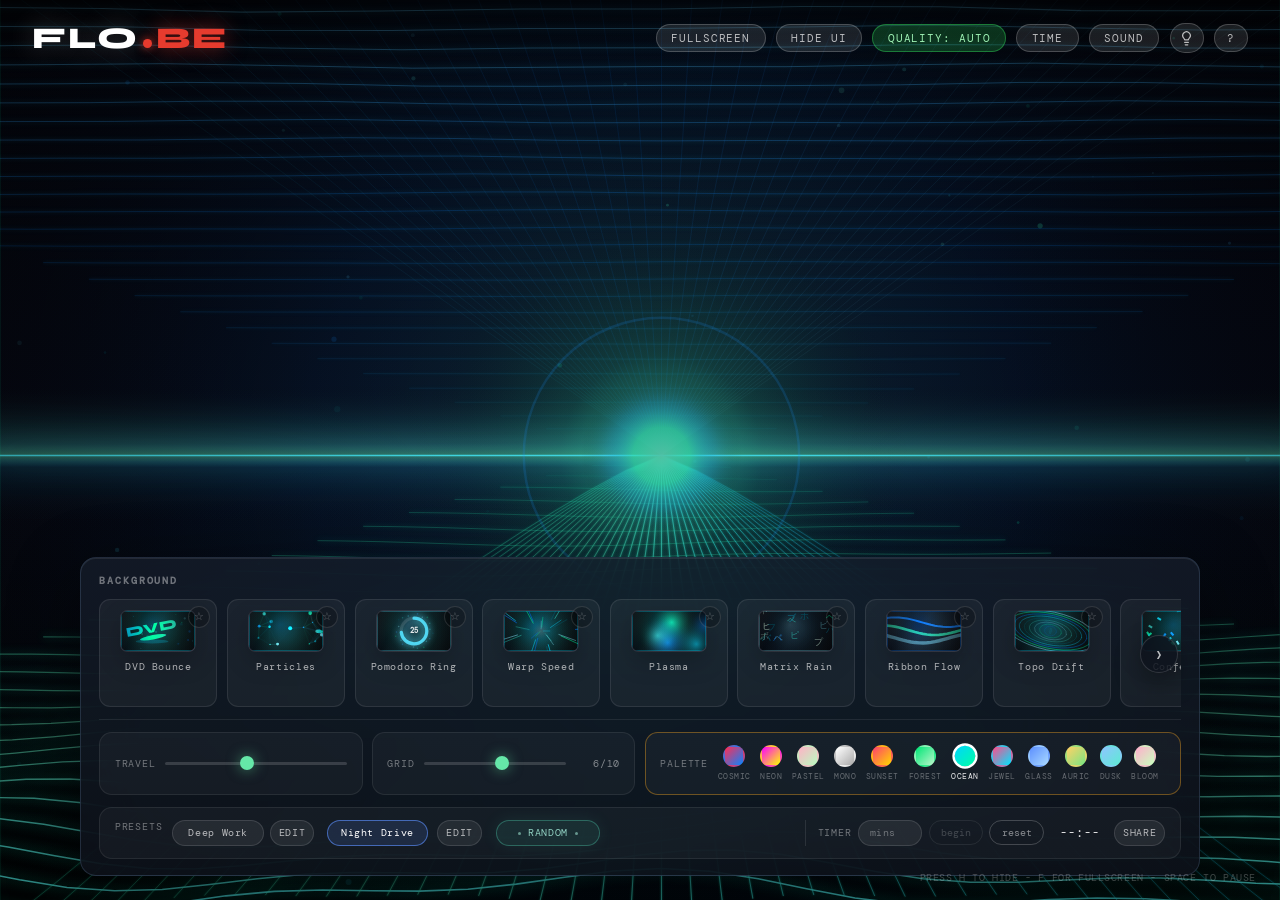
==== commit 78dddc7b: "speed/density update" ====
--- a/index.html
+++ b/index.html
@@ -46,7 +46,7 @@
     </div>
       <div id="controls">
       <div class="ctrl">
-        <label>SPEED</label>
+        <label id="speed-label">SPEED</label>
         <input type="range" id="speed-slider" min="1" max="10" value="5" aria-label="Speed">
       </div>
       <div class="ctrl">
--- a/styles.css
+++ b/styles.css
@@ -108,7 +108,7 @@
   }
   .logo-focus {
     font-family: 'Syne', sans-serif;
-    font-size: 1.25rem;
+    font-size: 1.875rem;
     font-weight: 800;
     letter-spacing: 0.06em;
     text-transform: uppercase;
@@ -117,7 +117,7 @@
   }
   .logo-flow {
     font-family: 'Syne', sans-serif;
-    font-size: 1.25rem;
+    font-size: 1.875rem;
     font-weight: 800;
     letter-spacing: 0.06em;
     text-transform: uppercase;
@@ -125,8 +125,8 @@
     text-shadow: 0 0 22px rgba(230,59,46,0.55);
   }
   .logo-dot {
-    width: 6px;
-    height: 6px;
+    width: 9px;
+    height: 9px;
     border-radius: 50%;
     background: #e63b2e;
     margin: 0 0.18em 0.22em;
@@ -711,12 +711,12 @@
     }
     .logo-focus,
     .logo-flow {
-      font-size: 1rem;
+      font-size: 1.5rem;
       letter-spacing: 0.045em;
     }
     .logo-dot {
-      width: 5px;
-      height: 5px;
+      width: 7.5px;
+      height: 7.5px;
       margin-bottom: 0.16em;
     }
     #top-actions {
@@ -974,7 +974,7 @@
     }
     .logo-focus,
     .logo-flow {
-      font-size: 0.86rem;
+      font-size: 1.29rem;
     }
     #top-actions {
       max-width: 100%;
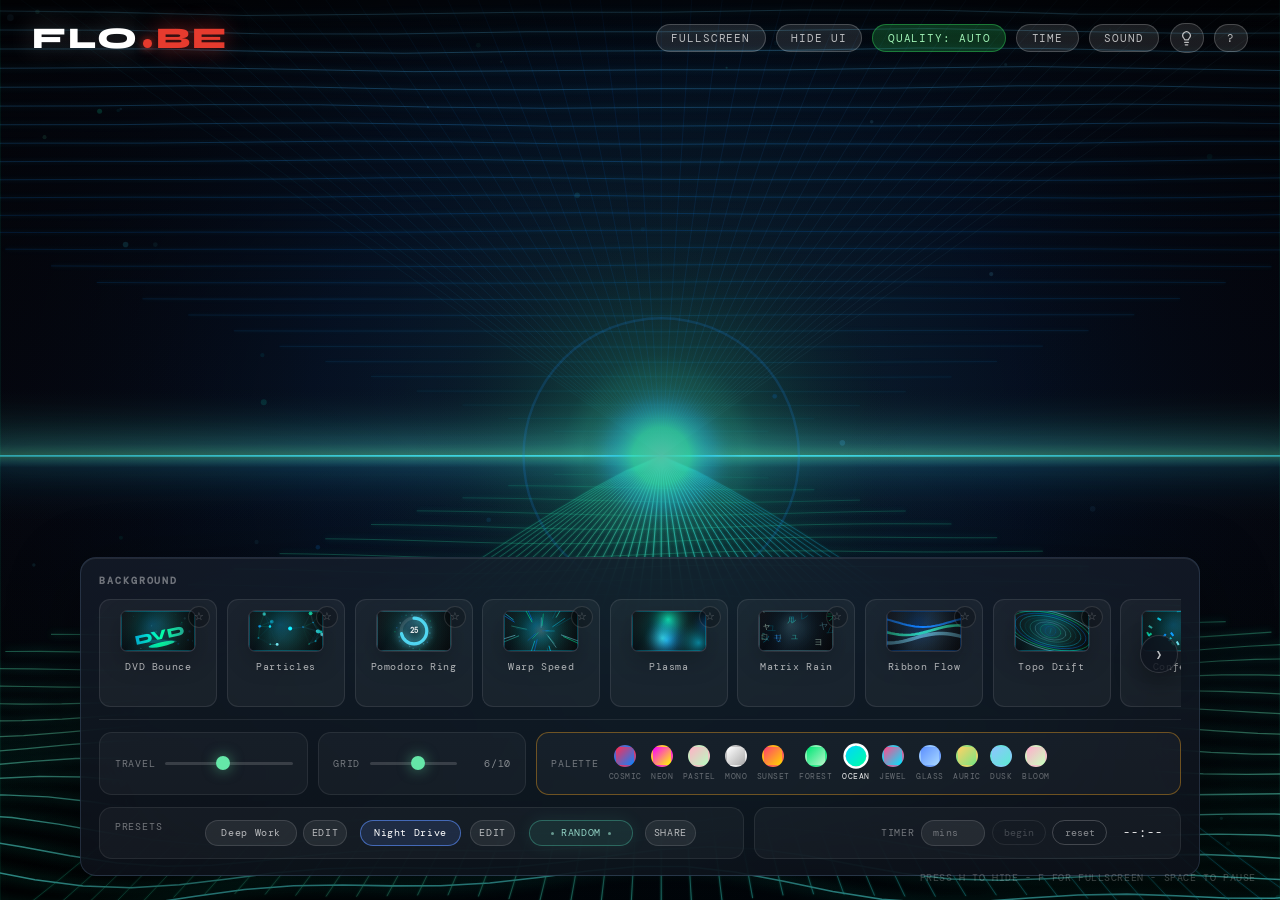
==== commit 8dc36c13: "mobile update" ====
--- a/index.html
+++ b/index.html
@@ -39,39 +39,53 @@
 
   <div id="panel">
     <button id="panel-toggle" type="button" aria-expanded="false">Controls</button>
-    <h2>Background</h2>
+    <div id="mobile-panel-tabs" role="tablist" aria-label="Control sections">
+      <button class="mobile-panel-tab active" type="button" role="tab" aria-selected="true" aria-controls="panel-section-background" data-panel-section="background">Background</button>
+      <button class="mobile-panel-tab" type="button" role="tab" aria-selected="false" aria-controls="panel-section-controls" data-panel-section="controls">Controls</button>
+      <button class="mobile-panel-tab" type="button" role="tab" aria-selected="false" aria-controls="panel-section-presets" data-panel-section="presets">Presets</button>
+      <button class="mobile-panel-tab" type="button" role="tab" aria-selected="false" aria-controls="panel-section-timer" data-panel-section="timer">Timer</button>
+    </div>
+    <section id="panel-section-background" class="panel-section panel-section-background active" data-panel-section="background" role="tabpanel">
+      <h2>Background</h2>
     <div class="scene-rail">
       <div id="scene-grid"></div>
       <button id="scene-scroll-btn" class="scene-scroll-btn" type="button" title="More backgrounds" aria-label="More backgrounds">›</button>
     </div>
+    </section>
       <div id="controls">
-      <div class="ctrl">
+      <section id="panel-section-controls" class="panel-section panel-section-controls active" data-panel-section="controls" role="tabpanel">
+      <div class="ctrl speed-control">
         <label id="speed-label">SPEED</label>
         <input type="range" id="speed-slider" min="1" max="10" value="5" aria-label="Speed">
       </div>
-      <div class="ctrl">
+      <div class="ctrl density-control">
         <label id="density-label">DENSITY</label>
         <input type="range" id="density-slider" min="1" max="10" value="5" aria-label="Density">
         <span id="density-value" class="ctrl-value">5/10</span>
       </div>
-      <div class="ctrl">
+      <div class="ctrl palette-control">
         <label>PALETTE</label>
         <div class="palette-row" id="palette-row"></div>
       </div>
+      </section>
+      <section id="panel-section-presets" class="panel-section panel-section-presets active" data-panel-section="presets" role="tabpanel">
       <div class="ctrl presets">
         <label>PRESETS</label>
         <div class="preset-row shell">
           <div class="preset-row slots" id="preset-row"></div>
-          <div id="timer-row" aria-label="Custom timer controls">
-            <label>TIMER</label>
-            <input id="timer-custom-mins" type="number" min="1" max="180" step="1" placeholder="mins" inputmode="numeric">
-            <button id="timer-begin" type="button" disabled>begin</button>
-            <button id="timer-reset" type="button">reset</button>
-            <div id="timer-display">--:--</div>
-          </div>
           <button class="preset-share" id="preset-share-btn" type="button">SHARE</button>
         </div>
       </div>
+      </section>
+      <section id="panel-section-timer" class="panel-section panel-section-timer active" data-panel-section="timer" role="tabpanel">
+        <div id="timer-row" aria-label="Custom timer controls">
+          <label>TIMER</label>
+          <input id="timer-custom-mins" type="number" min="1" max="180" step="1" placeholder="mins" inputmode="numeric">
+          <button id="timer-begin" type="button" disabled>begin</button>
+          <button id="timer-reset" type="button">reset</button>
+          <div id="timer-display">--:--</div>
+        </div>
+      </section>
     </div>
   </div>
 </div>
--- a/styles.css
+++ b/styles.css
@@ -251,6 +251,14 @@
   }
   #panel-toggle {
     display: none;
+  }
+
+  #mobile-panel-tabs {
+    display: none;
+  }
+
+  .panel-section {
+    min-width: 0;
   }
 
   #panel h2 {
@@ -417,12 +425,18 @@
   /*  CONTROLS  */
   #controls {
   display: grid;
-  grid-template-columns: repeat(4, minmax(0, 1fr));
+  grid-template-columns: repeat(5, minmax(0, 1fr));
   gap: 0.6rem;
   align-items: stretch;
   border-top: 1px solid rgba(255,255,255,0.08);
   padding-top: 0.72rem;
 }
+
+  .panel-section-controls,
+  .panel-section-presets,
+  .panel-section-timer {
+    display: contents;
+  }
 
   .ctrl {
   display: flex;
@@ -436,14 +450,14 @@
 }
 
 .ctrl.presets {
-  grid-column: 1 / -1;
+  grid-column: 1 / 4;
   align-items: flex-start;
   margin-top: 0.1rem;
 }
 
-.ctrl:nth-child(1) { grid-column: 1 / 2; }
-.ctrl:nth-child(2) { grid-column: 2 / 3; }
-.ctrl:nth-child(3) { grid-column: 3 / 5; }
+.speed-control { grid-column: 1 / 2; }
+.density-control { grid-column: 2 / 3; }
+.palette-control { grid-column: 3 / 6; }
 
   .ctrl label {
     font-family: 'DM Mono', monospace;
@@ -478,7 +492,7 @@
   flex-wrap: wrap;
 }
 
-.ctrl:nth-child(3) {
+.palette-control {
   border-color: rgba(255,168,28,0.38);
 }
 
@@ -636,13 +650,19 @@
   /* TIMER */
   #timer-row {
     display: flex;
+    grid-column: 4 / 6;
     gap: 0.4rem;
     align-items: center;
     flex-wrap: nowrap;
     justify-content: flex-end;
-    padding-left: 0.75rem;
-    border-left: 1px solid rgba(255,255,255,0.1);
-    margin-left: auto;
+    min-width: 0;
+    background: rgba(255,255,255,0.035);
+    border: 1px solid rgba(255,255,255,0.08);
+    border-radius: 0.8rem;
+    padding: 0.75rem 0.9rem;
+    width: 100%;
+    margin-left: 0;
+    margin-top: 0.1rem;
   }
   #timer-row label {
     font-family: 'DM Mono', monospace;
@@ -796,9 +816,56 @@
       background: rgba(255,255,255,0.22);
       box-shadow: 0 0 14px rgba(93,255,210,0.1);
     }
+    #mobile-panel-tabs {
+      display: grid;
+      position: sticky;
+      top: 1.15rem;
+      z-index: 3;
+      grid-template-columns: repeat(4, minmax(0, 1fr));
+      gap: 0.28rem;
+      margin: 0 0 0.58rem;
+      padding: 0.22rem;
+      border: 1px solid rgba(255,255,255,0.08);
+      border-radius: 999px;
+      background: rgba(6,10,18,0.72);
+      box-shadow: 0 12px 30px rgba(0,0,0,0.28);
+      backdrop-filter: blur(18px);
+      -webkit-backdrop-filter: blur(18px);
+    }
+    .mobile-panel-tab {
+      min-width: 0;
+      border: 0;
+      border-radius: 999px;
+      background: transparent;
+      color: rgba(255,255,255,0.48);
+      font-family: 'DM Mono', monospace;
+      font-size: 0.5rem;
+      letter-spacing: 0.04em;
+      padding: 0.42rem 0.22rem;
+      cursor: pointer;
+      overflow-wrap: anywhere;
+    }
+    .mobile-panel-tab.active {
+      color: #fff;
+      background: linear-gradient(135deg, rgba(93,255,210,0.22), rgba(93,144,255,0.22));
+      box-shadow: 0 0 18px rgba(93,255,210,0.12) inset;
+    }
     #panel h2 {
       font-size: 0.56rem;
       margin-bottom: 0.55rem;
+    }
+    .panel-section[hidden] {
+      display: none !important;
+    }
+    .panel-section {
+      display: none;
+    }
+    .panel-section.active {
+      display: block;
+    }
+    .panel-section-controls.active {
+      display: grid;
+      gap: 0.5rem;
     }
     #scene-grid {
       gap: 0.45rem;
@@ -827,13 +894,15 @@
       font-size: 1.05rem;
     }
     #controls {
-      grid-template-columns: 1fr;
+      display: block;
       gap: 0.5rem;
       padding-top: 0.55rem;
     }
-    .ctrl:nth-child(1),
-    .ctrl:nth-child(2),
-    .ctrl:nth-child(3) {
+    .speed-control,
+    .density-control,
+    .palette-control,
+    .ctrl.presets,
+    #timer-row {
       grid-column: 1 / -1;
     }
     .ctrl {
@@ -908,10 +977,11 @@
       order: 3;
       width: 100%;
       padding-left: 0;
-      border-left: 0;
+      border-left: 1px solid rgba(255,255,255,0.08);
       justify-content: flex-start;
       flex-wrap: wrap;
       margin-left: 0;
+      margin-top: 0;
       gap: 0.35rem;
     }
     #timer-row label,
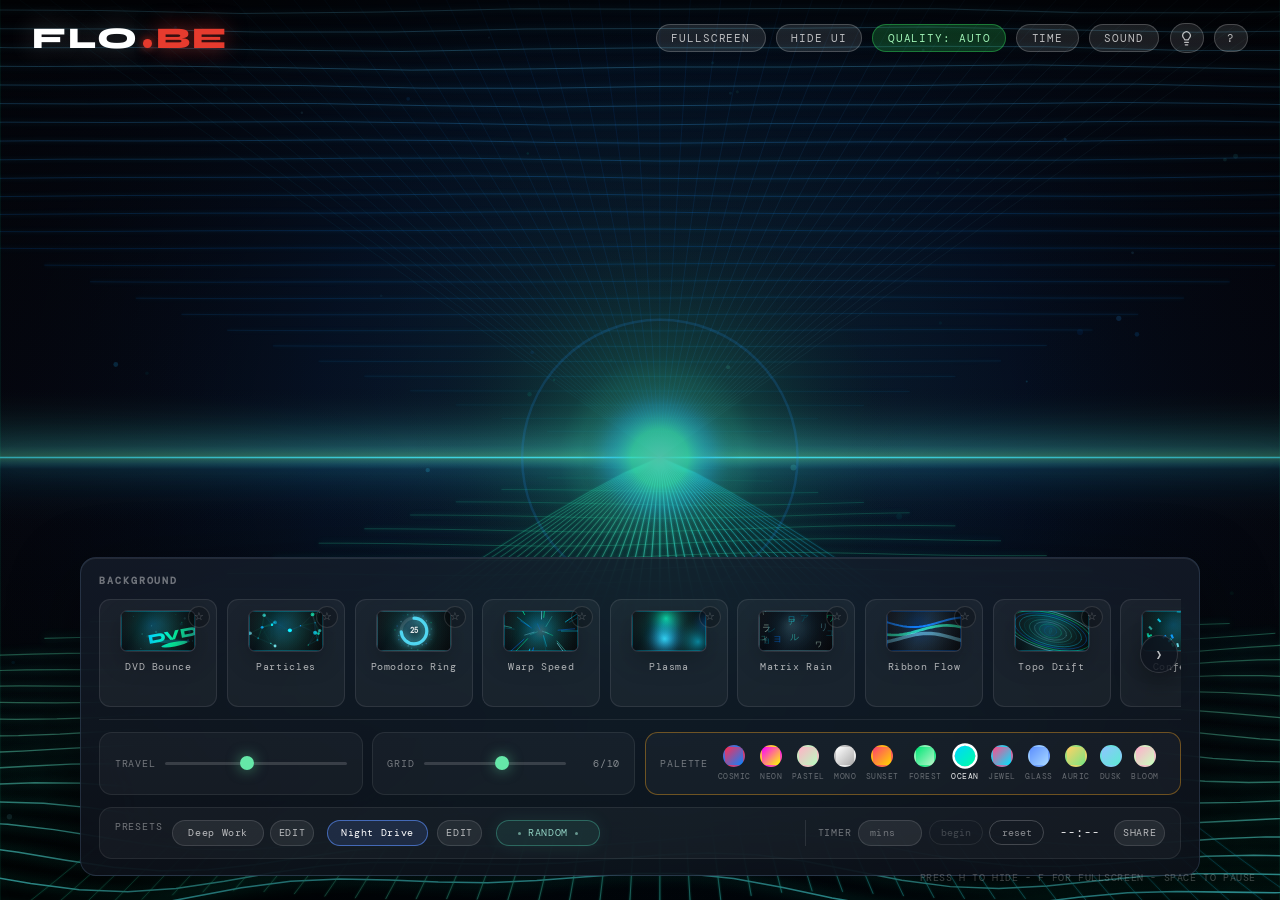
==== commit 459a1092: "fix ui" ====
--- a/index.html
+++ b/index.html
@@ -39,53 +39,39 @@
 
   <div id="panel">
     <button id="panel-toggle" type="button" aria-expanded="false">Controls</button>
-    <div id="mobile-panel-tabs" role="tablist" aria-label="Control sections">
-      <button class="mobile-panel-tab active" type="button" role="tab" aria-selected="true" aria-controls="panel-section-background" data-panel-section="background">Background</button>
-      <button class="mobile-panel-tab" type="button" role="tab" aria-selected="false" aria-controls="panel-section-controls" data-panel-section="controls">Controls</button>
-      <button class="mobile-panel-tab" type="button" role="tab" aria-selected="false" aria-controls="panel-section-presets" data-panel-section="presets">Presets</button>
-      <button class="mobile-panel-tab" type="button" role="tab" aria-selected="false" aria-controls="panel-section-timer" data-panel-section="timer">Timer</button>
-    </div>
-    <section id="panel-section-background" class="panel-section panel-section-background active" data-panel-section="background" role="tabpanel">
-      <h2>Background</h2>
+    <h2>Background</h2>
     <div class="scene-rail">
       <div id="scene-grid"></div>
       <button id="scene-scroll-btn" class="scene-scroll-btn" type="button" title="More backgrounds" aria-label="More backgrounds">›</button>
     </div>
-    </section>
       <div id="controls">
-      <section id="panel-section-controls" class="panel-section panel-section-controls active" data-panel-section="controls" role="tabpanel">
-      <div class="ctrl speed-control">
+      <div class="ctrl">
         <label id="speed-label">SPEED</label>
         <input type="range" id="speed-slider" min="1" max="10" value="5" aria-label="Speed">
       </div>
-      <div class="ctrl density-control">
+      <div class="ctrl">
         <label id="density-label">DENSITY</label>
         <input type="range" id="density-slider" min="1" max="10" value="5" aria-label="Density">
         <span id="density-value" class="ctrl-value">5/10</span>
       </div>
-      <div class="ctrl palette-control">
+      <div class="ctrl">
         <label>PALETTE</label>
         <div class="palette-row" id="palette-row"></div>
       </div>
-      </section>
-      <section id="panel-section-presets" class="panel-section panel-section-presets active" data-panel-section="presets" role="tabpanel">
       <div class="ctrl presets">
         <label>PRESETS</label>
         <div class="preset-row shell">
           <div class="preset-row slots" id="preset-row"></div>
+          <div id="timer-row" aria-label="Custom timer controls">
+            <label>TIMER</label>
+            <input id="timer-custom-mins" type="number" min="1" max="180" step="1" placeholder="mins" inputmode="numeric">
+            <button id="timer-begin" type="button" disabled>begin</button>
+            <button id="timer-reset" type="button">reset</button>
+            <div id="timer-display">--:--</div>
+          </div>
           <button class="preset-share" id="preset-share-btn" type="button">SHARE</button>
         </div>
       </div>
-      </section>
-      <section id="panel-section-timer" class="panel-section panel-section-timer active" data-panel-section="timer" role="tabpanel">
-        <div id="timer-row" aria-label="Custom timer controls">
-          <label>TIMER</label>
-          <input id="timer-custom-mins" type="number" min="1" max="180" step="1" placeholder="mins" inputmode="numeric">
-          <button id="timer-begin" type="button" disabled>begin</button>
-          <button id="timer-reset" type="button">reset</button>
-          <div id="timer-display">--:--</div>
-        </div>
-      </section>
     </div>
   </div>
 </div>
--- a/styles.css
+++ b/styles.css
@@ -251,14 +251,6 @@
   }
   #panel-toggle {
     display: none;
-  }
-
-  #mobile-panel-tabs {
-    display: none;
-  }
-
-  .panel-section {
-    min-width: 0;
   }
 
   #panel h2 {
@@ -425,18 +417,12 @@
   /*  CONTROLS  */
   #controls {
   display: grid;
-  grid-template-columns: repeat(5, minmax(0, 1fr));
+  grid-template-columns: repeat(4, minmax(0, 1fr));
   gap: 0.6rem;
   align-items: stretch;
   border-top: 1px solid rgba(255,255,255,0.08);
   padding-top: 0.72rem;
 }
-
-  .panel-section-controls,
-  .panel-section-presets,
-  .panel-section-timer {
-    display: contents;
-  }
 
   .ctrl {
   display: flex;
@@ -450,14 +436,14 @@
 }
 
 .ctrl.presets {
-  grid-column: 1 / 4;
+  grid-column: 1 / -1;
   align-items: flex-start;
   margin-top: 0.1rem;
 }
 
-.speed-control { grid-column: 1 / 2; }
-.density-control { grid-column: 2 / 3; }
-.palette-control { grid-column: 3 / 6; }
+.ctrl:nth-child(1) { grid-column: 1 / 2; }
+.ctrl:nth-child(2) { grid-column: 2 / 3; }
+.ctrl:nth-child(3) { grid-column: 3 / 5; }
 
   .ctrl label {
     font-family: 'DM Mono', monospace;
@@ -492,7 +478,7 @@
   flex-wrap: wrap;
 }
 
-.palette-control {
+.ctrl:nth-child(3) {
   border-color: rgba(255,168,28,0.38);
 }
 
@@ -650,19 +636,13 @@
   /* TIMER */
   #timer-row {
     display: flex;
-    grid-column: 4 / 6;
     gap: 0.4rem;
     align-items: center;
     flex-wrap: nowrap;
     justify-content: flex-end;
-    min-width: 0;
-    background: rgba(255,255,255,0.035);
-    border: 1px solid rgba(255,255,255,0.08);
-    border-radius: 0.8rem;
-    padding: 0.75rem 0.9rem;
-    width: 100%;
-    margin-left: 0;
-    margin-top: 0.1rem;
+    padding-left: 0.75rem;
+    border-left: 1px solid rgba(255,255,255,0.1);
+    margin-left: auto;
   }
   #timer-row label {
     font-family: 'DM Mono', monospace;
@@ -816,56 +796,9 @@
       background: rgba(255,255,255,0.22);
       box-shadow: 0 0 14px rgba(93,255,210,0.1);
     }
-    #mobile-panel-tabs {
-      display: grid;
-      position: sticky;
-      top: 1.15rem;
-      z-index: 3;
-      grid-template-columns: repeat(4, minmax(0, 1fr));
-      gap: 0.28rem;
-      margin: 0 0 0.58rem;
-      padding: 0.22rem;
-      border: 1px solid rgba(255,255,255,0.08);
-      border-radius: 999px;
-      background: rgba(6,10,18,0.72);
-      box-shadow: 0 12px 30px rgba(0,0,0,0.28);
-      backdrop-filter: blur(18px);
-      -webkit-backdrop-filter: blur(18px);
-    }
-    .mobile-panel-tab {
-      min-width: 0;
-      border: 0;
-      border-radius: 999px;
-      background: transparent;
-      color: rgba(255,255,255,0.48);
-      font-family: 'DM Mono', monospace;
-      font-size: 0.5rem;
-      letter-spacing: 0.04em;
-      padding: 0.42rem 0.22rem;
-      cursor: pointer;
-      overflow-wrap: anywhere;
-    }
-    .mobile-panel-tab.active {
-      color: #fff;
-      background: linear-gradient(135deg, rgba(93,255,210,0.22), rgba(93,144,255,0.22));
-      box-shadow: 0 0 18px rgba(93,255,210,0.12) inset;
-    }
     #panel h2 {
       font-size: 0.56rem;
       margin-bottom: 0.55rem;
-    }
-    .panel-section[hidden] {
-      display: none !important;
-    }
-    .panel-section {
-      display: none;
-    }
-    .panel-section.active {
-      display: block;
-    }
-    .panel-section-controls.active {
-      display: grid;
-      gap: 0.5rem;
     }
     #scene-grid {
       gap: 0.45rem;
@@ -894,15 +827,13 @@
       font-size: 1.05rem;
     }
     #controls {
-      display: block;
+      grid-template-columns: 1fr;
       gap: 0.5rem;
       padding-top: 0.55rem;
     }
-    .speed-control,
-    .density-control,
-    .palette-control,
-    .ctrl.presets,
-    #timer-row {
+    .ctrl:nth-child(1),
+    .ctrl:nth-child(2),
+    .ctrl:nth-child(3) {
       grid-column: 1 / -1;
     }
     .ctrl {
@@ -977,11 +908,10 @@
       order: 3;
       width: 100%;
       padding-left: 0;
-      border-left: 1px solid rgba(255,255,255,0.08);
+      border-left: 0;
       justify-content: flex-start;
       flex-wrap: wrap;
       margin-left: 0;
-      margin-top: 0;
       gap: 0.35rem;
     }
     #timer-row label,
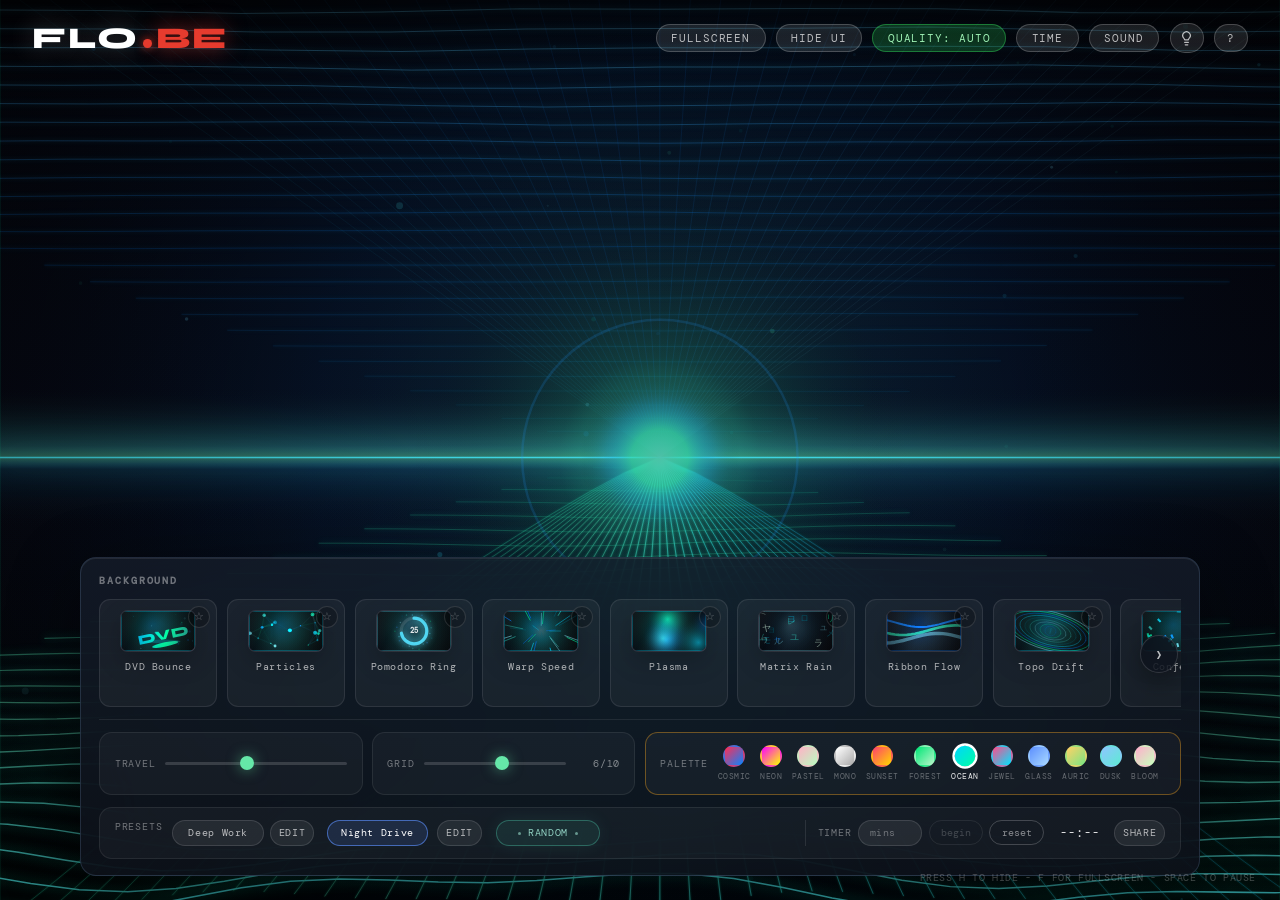
==== commit 85f9f991: "updates" ====
--- a/index.html
+++ b/index.html
@@ -14,7 +14,7 @@
 
 <div id="ui">
   <div id="title-bar">
-    <div class="logo">
+    <div class="logo" aria-label="Flobe">
       <span class="logo-focus">Flo</span>
       <div class="logo-dot"></div>
       <span class="logo-flow">be</span>
@@ -35,6 +35,13 @@
       </button>
       <button id="help-btn" type="button" title="Help" aria-label="Help">?</button>
     </div>
+  </div>
+
+  <div id="global-timer" class="hidden" aria-hidden="true" aria-live="polite">
+    <span id="global-timer-label">TIMER</span>
+    <strong id="global-timer-display">--:--</strong>
+    <button id="global-timer-toggle" type="button" aria-label="Start timer">START</button>
+    <button id="global-timer-reset" type="button" aria-label="Reset timer">RESET</button>
   </div>
 
   <div id="panel">
@@ -64,10 +71,10 @@
           <div class="preset-row slots" id="preset-row"></div>
           <div id="timer-row" aria-label="Custom timer controls">
             <label>TIMER</label>
-            <input id="timer-custom-mins" type="number" min="1" max="180" step="1" placeholder="mins" inputmode="numeric">
-            <button id="timer-begin" type="button" disabled>begin</button>
-            <button id="timer-reset" type="button">reset</button>
-            <div id="timer-display">--:--</div>
+            <input id="timer-custom-mins" type="number" min="1" max="180" step="1" placeholder="mins" inputmode="numeric" aria-label="Timer minutes">
+            <button id="timer-begin" type="button" disabled aria-label="Start timer">begin</button>
+            <button id="timer-reset" type="button" aria-label="Reset timer">reset</button>
+            <div id="timer-display" role="timer" aria-live="polite">--:--</div>
           </div>
           <button class="preset-share" id="preset-share-btn" type="button">SHARE</button>
         </div>
@@ -76,7 +83,7 @@
   </div>
 </div>
 
-<div id="timer-alert">
+<div id="timer-alert" role="alert" aria-live="assertive">
   <div id="timer-alert-box">TIME'S UP</div>
 </div>
 
@@ -89,6 +96,7 @@
     <div class="help-list">
       <div><span>H</span><span>hide or show the interface</span></div>
       <div><span>F</span><span>toggle fullscreen</span></div>
+      <div><span>T</span><span>start, pause, or resume the active timer</span></div>
       <div><span>Space</span><span>pause or resume motion</span></div>
       <div><span>Arrows</span><span>move through focused scenes or palettes</span></div>
       <div><span>Esc</span><span>closes open panels</span></div>
--- a/styles.css
+++ b/styles.css
@@ -142,6 +142,73 @@
     transition: opacity 0.22s ease, transform 0.22s ease;
   }
 
+  #global-timer {
+    position: fixed;
+    top: 4.4rem;
+    left: 50%;
+    z-index: 12;
+    display: flex;
+    align-items: center;
+    gap: 0.45rem;
+    transform: translateX(-50%);
+    pointer-events: all;
+    padding: 0.38rem 0.48rem 0.38rem 0.72rem;
+    border: 1px solid rgba(93,255,210,0.2);
+    border-radius: 999px;
+    background: rgba(9,13,21,0.62);
+    color: rgba(255,255,255,0.78);
+    font-family: 'DM Mono', monospace;
+    box-shadow: 0 14px 34px rgba(0,0,0,0.3);
+    backdrop-filter: blur(18px);
+    -webkit-backdrop-filter: blur(18px);
+    transition: opacity 0.18s ease, transform 0.18s ease;
+  }
+  #global-timer.hidden {
+    opacity: 0;
+    pointer-events: none;
+    transform: translateX(-50%) translateY(-0.35rem);
+  }
+  #global-timer-label {
+    font-size: 0.56rem;
+    letter-spacing: 0.1em;
+    color: rgba(255,255,255,0.42);
+  }
+  #global-timer-display {
+    min-width: 58px;
+    text-align: center;
+    font-size: 0.78rem;
+    letter-spacing: 0.08em;
+    color: #fff;
+  }
+  #global-timer.running #global-timer-display {
+    color: #8ff5c2;
+  }
+  #global-timer.paused #global-timer-display {
+    color: #ffd28a;
+  }
+  #global-timer-toggle,
+  #global-timer-reset {
+    border: 1px solid rgba(255,255,255,0.14);
+    border-radius: 999px;
+    background: rgba(255,255,255,0.07);
+    color: rgba(255,255,255,0.72);
+    cursor: pointer;
+    font-family: 'DM Mono', monospace;
+    font-size: 0.56rem;
+    letter-spacing: 0.07em;
+    padding: 0.28rem 0.5rem;
+  }
+  #global-timer-toggle:hover,
+  #global-timer-reset:hover {
+    background: rgba(255,255,255,0.14);
+    color: #fff;
+  }
+  #global-timer-toggle:disabled,
+  #global-timer-reset:disabled {
+    cursor: default;
+    opacity: 0.42;
+  }
+
   #hide-btn,
   #fullscreen-btn,
   #auto-quality-btn,
@@ -196,6 +263,7 @@
   input:focus-visible,
   textarea:focus-visible,
   .pal-wrap:focus-visible,
+  .scene-fav:focus-visible,
   .scene-btn:focus-visible {
     outline: 2px solid rgba(93,255,210,0.85);
     outline-offset: 3px;
@@ -732,6 +800,24 @@
     #top-actions::-webkit-scrollbar {
       display: none;
     }
+    #global-timer {
+      top: calc(5.85rem + env(safe-area-inset-top));
+      max-width: calc(100vw - 1.1rem);
+      gap: 0.32rem;
+      padding: 0.32rem 0.38rem 0.32rem 0.52rem;
+    }
+    #global-timer-label {
+      display: none;
+    }
+    #global-timer-display {
+      min-width: 52px;
+      font-size: 0.68rem;
+    }
+    #global-timer-toggle,
+    #global-timer-reset {
+      font-size: 0.5rem;
+      padding: 0.24rem 0.4rem;
+    }
     #hide-btn,
     #fullscreen-btn,
     #auto-quality-btn,
